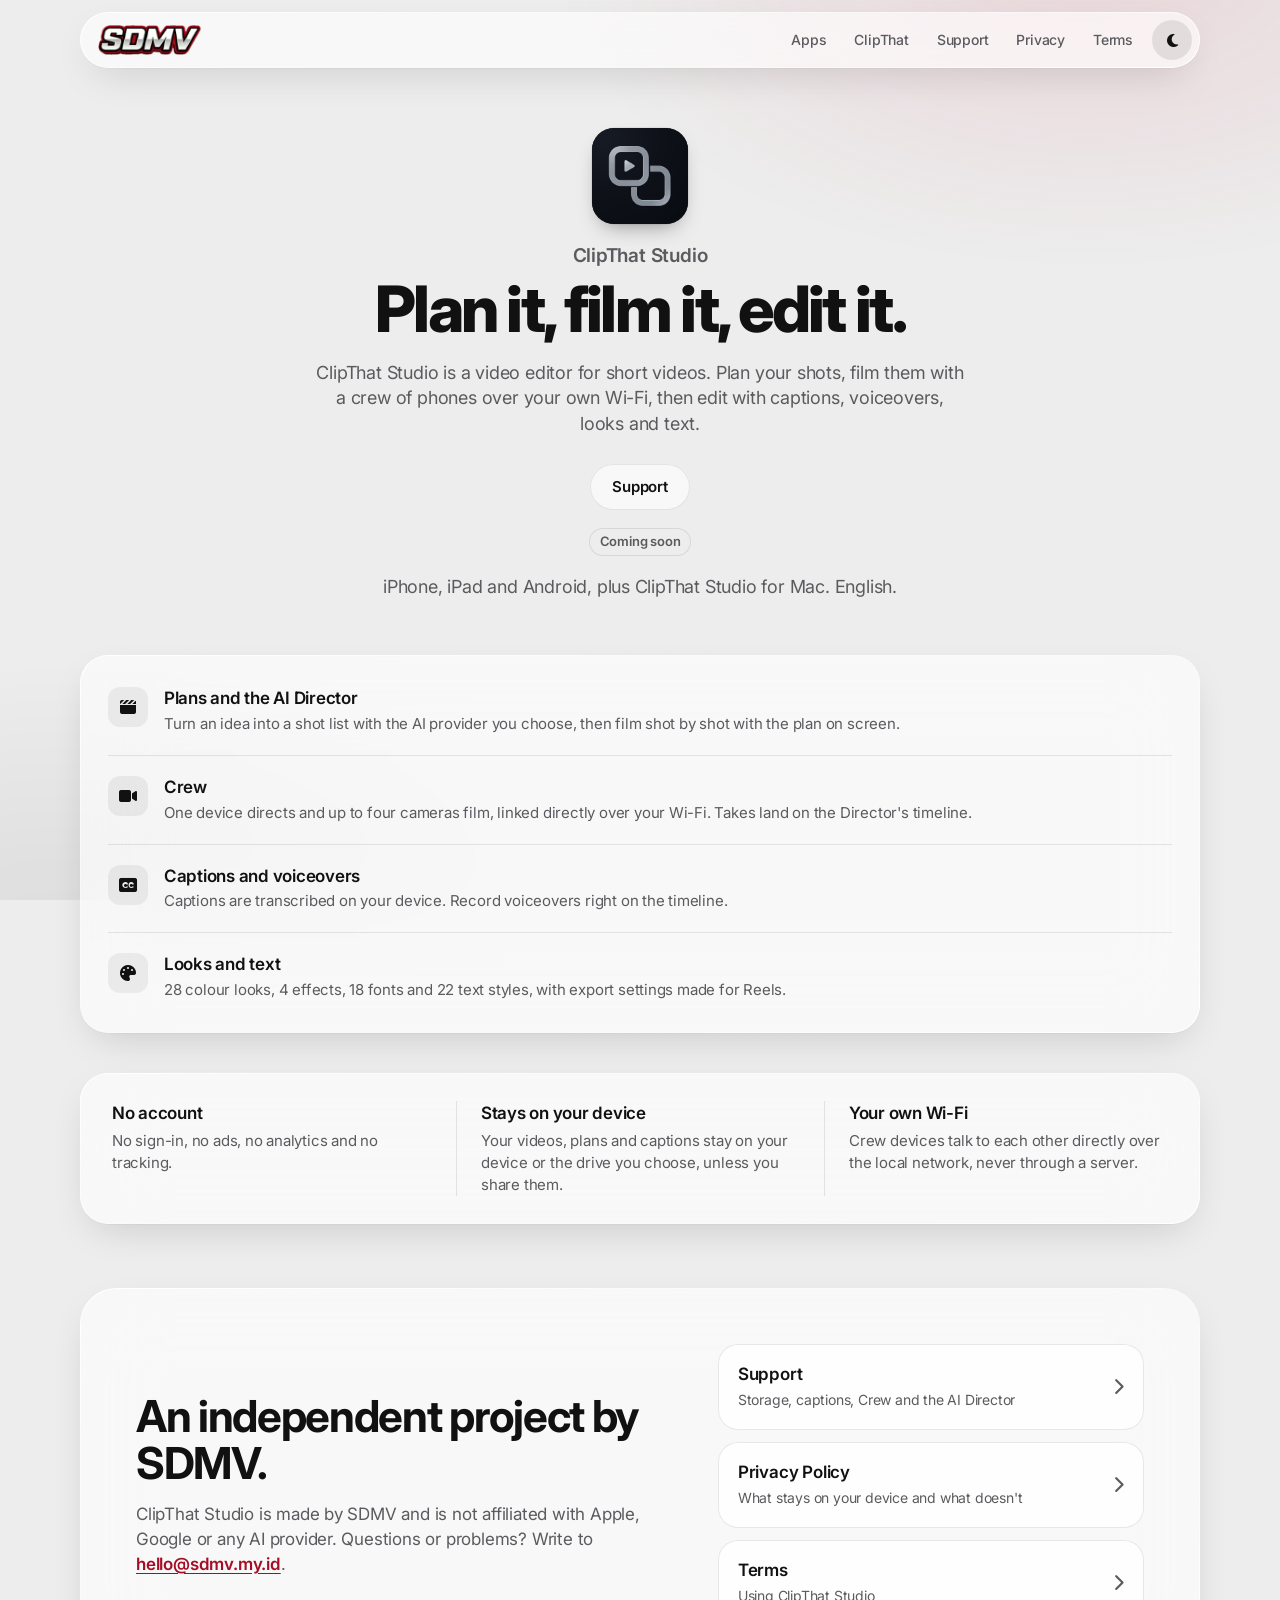
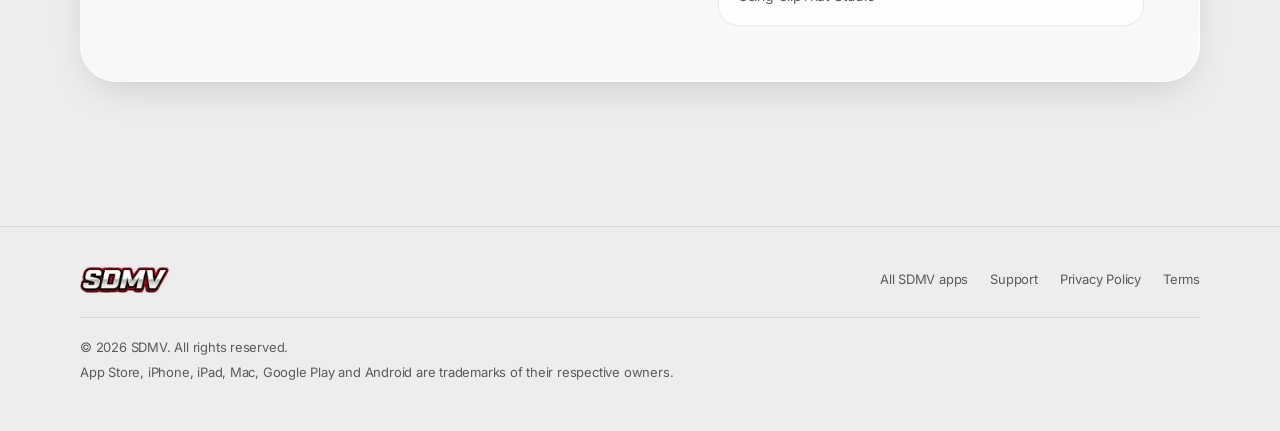
==== clipthat/index.html @ 8548bf24 "Add ClipThat Studio app, support, privacy and terms pages ClipThat Studio gets its own page under /c" ====
<!DOCTYPE html>
<html lang="en">
<head>
    <meta charset="UTF-8">
    <meta name="viewport" content="width=device-width, initial-scale=1.0">
    <title>ClipThat Studio - Plan it, film it, edit it | SDMV</title>
    <meta name="description" content="ClipThat Studio is a video editor for short videos: plan your shots, film with a crew of phones over your own Wi-Fi, then edit with captions, voiceovers, looks and text. Coming soon for iPhone, iPad and Android.">
    <meta name="theme-color" media="(prefers-color-scheme: light)" content="#F5F5F7">
    <meta name="theme-color" media="(prefers-color-scheme: dark)" content="#000000">
    <link rel="canonical" href="https://sdmv.my.id/clipthat/">
    <link rel="icon" type="image/png" href="../assets/sdmv-icon-192.png">
    <link rel="apple-touch-icon" href="../assets/icon-clipthat.png">

    <!-- Apply saved theme before first paint -->
    <script>
        (function () {
            try {
                var saved = localStorage.getItem('sdmv-theme');
                if (saved === 'light' || saved === 'dark') document.documentElement.dataset.theme = saved;
            } catch (e) {}
        })();
    </script>

    <link rel="stylesheet" href="https://cdnjs.cloudflare.com/ajax/libs/font-awesome/6.4.0/css/all.min.css">
    <link rel="preconnect" href="https://fonts.googleapis.com">
    <link rel="preconnect" href="https://fonts.gstatic.com" crossorigin>
    <link href="https://fonts.googleapis.com/css2?family=Inter:opsz,wght@14..32,400..800&display=swap" rel="stylesheet">
    <link rel="stylesheet" href="clipthat.css">
</head>
<body>

    <!-- Faint ember and shade so the glass has something to refract -->
    <div class="ambient" aria-hidden="true"></div>

    <header class="nav-wrap">
        <div class="container">
            <nav class="nav glass" aria-label="Main">
                <a href="../" class="nav-logo" aria-label="SDMV home">
                    <img src="../assets/sdmv-logo.png" alt="SDMV" width="103" height="30">
                </a>
                <div class="nav-links">
                    <a href="../#apps" class="nav-extra">Apps</a>
                    <a href="./" aria-current="page">ClipThat</a>
                    <a href="support/">Support</a>
                    <a href="privacy/" class="nav-extra">Privacy</a>
                    <a href="terms/" class="nav-extra">Terms</a>
                    <button type="button" id="theme-toggle" class="theme-toggle" aria-label="Switch theme">
                        <i class="fa-solid fa-moon" aria-hidden="true"></i>
                    </button>
                </div>
            </nav>
        </div>
    </header>

    <main id="top">

        <!-- ================= Intro ================= -->
        <section class="chapter page-top container">
            <div class="chapter-head">
                <span class="app-icon icon-clipthat rise"><img src="../assets/icon-clipthat.png" alt="ClipThat Studio app icon" width="96" height="96"></span>
                <p class="chapter-name rise" style="--i: 1;">ClipThat Studio</p>
                <h1 class="rise" style="--i: 1;">Plan it, film it, edit it.</h1>
                <p class="rise" style="--i: 2;">ClipThat Studio is a video editor for short videos. Plan your shots, film them with a crew of phones over your own Wi-Fi, then edit with captions, voiceovers, looks and text.</p>
                <div class="btn-row rise" style="--i: 3;">
                    <a href="support/" class="btn btn-glass">Support</a>
                </div>
                <span class="tile-badge rise" style="--i: 3;">Coming soon</span>
                <p class="chapter-meta rise" style="--i: 4;">iPhone, iPad and Android, plus ClipThat Studio for Mac. English.</p>
            </div>

            <div class="panel glass">
                <ul class="features">
                    <li>
                        <i class="fa-solid fa-clapperboard" aria-hidden="true"></i>
                        <div>
                            <h3>Plans and the AI Director</h3>
                            <p>Turn an idea into a shot list with the AI provider you choose, then film shot by shot with the plan on screen.</p>
                        </div>
                    </li>
                    <li>
                        <i class="fa-solid fa-video" aria-hidden="true"></i>
                        <div>
                            <h3>Crew</h3>
                            <p>One device directs and up to four cameras film, linked directly over your Wi-Fi. Takes land on the Director's timeline.</p>
                        </div>
                    </li>
                    <li>
                        <i class="fa-solid fa-closed-captioning" aria-hidden="true"></i>
                        <div>
                            <h3>Captions and voiceovers</h3>
                            <p>Captions are transcribed on your device. Record voiceovers right on the timeline.</p>
                        </div>
                    </li>
                    <li>
                        <i class="fa-solid fa-palette" aria-hidden="true"></i>
                        <div>
                            <h3>Looks and text</h3>
                            <p>28 colour looks, 4 effects, 18 fonts and 22 text styles, with export settings made for Reels.</p>
                        </div>
                    </li>
                </ul>
            </div>

            <div class="facts glass">
                <div>
                    <h4>No account</h4>
                    <p>No sign-in, no ads, no analytics and no tracking.</p>
                </div>
                <div>
                    <h4>Stays on your device</h4>
                    <p>Your videos, plans and captions stay on your device or the drive you choose, unless you share them.</p>
                </div>
                <div>
                    <h4>Your own Wi-Fi</h4>
                    <p>Crew devices talk to each other directly over the local network, never through a server.</p>
                </div>
            </div>
        </section>

        <!-- ================= Help and legal ================= -->
        <section class="section container">
            <div class="support glass">
                <div>
                    <h2>An independent project by SDMV.</h2>
                    <p>ClipThat Studio is made by SDMV and is not affiliated with Apple, Google or any AI provider. Questions or problems? Write to <a href="mailto:hello@sdmv.my.id">hello@sdmv.my.id</a>.</p>
                </div>
                <div class="tip-options">
                    <a class="tip" href="support/">
                        <div><strong>Support</strong><span>Storage, captions, Crew and the AI Director</span></div>
                        <i class="fa-solid fa-chevron-right" aria-hidden="true"></i>
                    </a>
                    <a class="tip" href="privacy/">
                        <div><strong>Privacy Policy</strong><span>What stays on your device and what doesn't</span></div>
                        <i class="fa-solid fa-chevron-right" aria-hidden="true"></i>
                    </a>
                    <a class="tip" href="terms/">
                        <div><strong>Terms</strong><span>Using ClipThat Studio</span></div>
                        <i class="fa-solid fa-chevron-right" aria-hidden="true"></i>
                    </a>
                </div>
            </div>
        </section>
    </main>

    <footer class="footer">
        <div class="container">
            <div class="footer-top">
                <a href="../" aria-label="SDMV home"><img src="../assets/sdmv-logo.png" alt="SDMV" width="89" height="26"></a>
                <nav aria-label="Footer">
                    <a href="../#apps">All SDMV apps</a>
                    <a href="support/">Support</a>
                    <a href="privacy/">Privacy Policy</a>
                    <a href="terms/">Terms</a>
                </nav>
            </div>
            <div class="footer-legal">
                <p>© 2026 SDMV. All rights reserved.</p>
                <p>App Store, iPhone, iPad, Mac, Google Play and Android are trademarks of their respective owners.</p>
            </div>
        </div>
    </footer>

    <script src="clipthat.js"></script>
</body>
</html>
---- clipthat/clipthat.css ----
/* ClipThat Studio pages: rules copied from /index.html (kept in sync by hand), plus a few page-specific additions at the end. */

/* ---------- Tokens ---------- */
:root {
    --bg: #EDEDED;
    --ink: #111111;
    --ink-2: #5B5B5F;
    --line: rgba(0, 0, 0, 0.09);
    --accent: #C8102E;
    --accent-ink: #A50D25;
    --chip: rgba(0, 0, 0, 0.06);

    --glass: rgba(255, 255, 255, 0.62);
    --glass-strong: rgba(255, 255, 255, 0.86);
    --rim-hi: rgba(255, 255, 255, 1);
    --rim-lo: rgba(255, 255, 255, 0.3);
    --glass-shadow: 0 1px 1px rgba(0, 0, 0, 0.03), 0 14px 40px -14px rgba(0, 0, 0, 0.18);
    --ember: rgba(200, 16, 46, 0.10);
    --shade: rgba(0, 0, 0, 0.07);

    --font: -apple-system, BlinkMacSystemFont, "SF Pro Text", "Inter", system-ui, sans-serif;
    --font-display: -apple-system, BlinkMacSystemFont, "SF Pro Display", "Inter", system-ui, sans-serif;

    color-scheme: light;
}

@media (prefers-color-scheme: dark) {
    :root:not([data-theme="light"]) {
        --bg: #000000;
        --ink: #F2F2F2;
        --ink-2: #9A9A9F;
        --line: rgba(255, 255, 255, 0.1);
        --accent: #E3203B;
        --accent-ink: #FF4D63;
        --chip: rgba(255, 255, 255, 0.08);

        --glass: rgba(34, 34, 36, 0.55);
        --glass-strong: rgba(40, 40, 43, 0.9);
        --rim-hi: rgba(255, 255, 255, 0.28);
        --rim-lo: rgba(255, 255, 255, 0.04);
        --glass-shadow: 0 1px 1px rgba(0, 0, 0, 0.3), 0 24px 60px -24px rgba(0, 0, 0, 0.9);
        --ember: rgba(227, 32, 59, 0.22);
        --shade: rgba(255, 255, 255, 0.06);

        color-scheme: dark;
    }
}

:root[data-theme="dark"] {
    --bg: #000000;
    --ink: #F2F2F2;
    --ink-2: #9A9A9F;
    --line: rgba(255, 255, 255, 0.1);
    --accent: #E3203B;
    --accent-ink: #FF4D63;
    --chip: rgba(255, 255, 255, 0.08);

    --glass: rgba(34, 34, 36, 0.55);
    --glass-strong: rgba(40, 40, 43, 0.9);
    --rim-hi: rgba(255, 255, 255, 0.28);
    --rim-lo: rgba(255, 255, 255, 0.04);
    --glass-shadow: 0 1px 1px rgba(0, 0, 0, 0.3), 0 24px 60px -24px rgba(0, 0, 0, 0.9);
    --ember: rgba(227, 32, 59, 0.22);
    --shade: rgba(255, 255, 255, 0.06);

    color-scheme: dark;
}

/* ---------- Base ---------- */
*, *::before, *::after { box-sizing: border-box; }

html { scroll-behavior: smooth; }

body {
    margin: 0;
    font-family: var(--font);
    font-size: 17px;
    line-height: 1.47;
    letter-spacing: -0.012em;
    color: var(--ink);
    background: var(--bg);
    -webkit-font-smoothing: antialiased;
    overflow-x: hidden;
}

::selection { background: var(--accent); color: #fff; }

h1, h2, h3, h4, p, ul, ol, figure { margin: 0; }

img { display: block; max-width: 100%; height: auto; }

a { color: inherit; }

:focus-visible {
    outline: 2px solid var(--accent);
    outline-offset: 3px;
    border-radius: 6px;
}

.container {
    width: min(1120px, 100% - 32px);
    margin-inline: auto;
}

/* ---------- Ambient light behind the glass ---------- */
.ambient {
    position: fixed;
    inset: 0;
    z-index: -1;
    pointer-events: none;
    background:
        radial-gradient(60% 50% at 85% -5%, var(--ember), transparent 70%),
        radial-gradient(55% 45% at 5% 105%, var(--shade), transparent 70%);
}

/* ---------- Liquid glass ---------- */
.glass {
    position: relative;
    background: var(--glass);
    -webkit-backdrop-filter: blur(40px) saturate(180%);
    backdrop-filter: blur(40px) saturate(180%);
    box-shadow: var(--glass-shadow);
}

/* Specular rim: bright on the lit edges, fading round the sides */
.glass::after {
    content: "";
    position: absolute;
    inset: 0;
    border-radius: inherit;
    padding: 1px;
    background: linear-gradient(160deg, var(--rim-hi), var(--rim-lo) 30%, var(--rim-lo) 70%, var(--rim-hi));
    -webkit-mask: linear-gradient(#000 0 0) content-box, linear-gradient(#000 0 0);
    -webkit-mask-composite: xor;
    mask-composite: exclude;
    pointer-events: none;
}

@supports not ((backdrop-filter: blur(1px)) or (-webkit-backdrop-filter: blur(1px))) {
    .glass { background: var(--glass-strong); }
}

/* ---------- Buttons ---------- */
.btn {
    display: inline-flex;
    align-items: center;
    justify-content: center;
    gap: 8px;
    height: 46px;
    padding: 0 22px;
    border: 0;
    border-radius: 999px;
    font: inherit;
    font-size: 15px;
    font-weight: 600;
    letter-spacing: -0.01em;
    text-decoration: none;
    white-space: nowrap;
    cursor: pointer;
    transition: transform .15s ease, filter .2s ease, background-color .2s ease;
}

.btn:active { transform: scale(.97); }

.btn-primary {
    color: #fff;
    background: var(--accent);
    box-shadow: inset 0 1px 0 rgba(255, 255, 255, 0.3), 0 8px 20px -8px color-mix(in srgb, var(--accent) 70%, transparent);
}

.btn-primary:hover { filter: brightness(1.08); }

.btn-glass {
    color: var(--ink);
    background: var(--glass);
    -webkit-backdrop-filter: blur(20px) saturate(180%);
    backdrop-filter: blur(20px) saturate(180%);
    box-shadow: inset 0 0 0 1px var(--line), inset 0 1px 0 var(--rim-lo);
}

.btn-glass:hover { background: var(--glass-strong); }

.btn-row {
    display: flex;
    flex-wrap: wrap;
    gap: 10px;
}

/* ---------- Nav ---------- */
.nav-wrap {
    position: sticky;
    top: 0;
    z-index: 50;
    padding: 12px 0;
}

.nav {
    display: flex;
    align-items: center;
    justify-content: space-between;
    gap: 12px;
    height: 56px;
    padding: 0 8px 0 18px;
    border-radius: 999px;
}

.nav-logo img {
    width: auto;
    height: 30px;
}

.nav-links {
    display: flex;
    align-items: center;
    gap: 2px;
}

.nav-links a {
    padding: 7px 13px;
    border-radius: 999px;
    font-size: 14px;
    font-weight: 500;
    color: var(--ink-2);
    text-decoration: none;
    transition: color .2s ease, background-color .2s ease;
}

.nav-links a:hover {
    color: var(--ink);
    background: var(--line);
}

.theme-toggle {
    display: grid;
    place-items: center;
    width: 40px;
    height: 40px;
    margin-left: 4px;
    border: 0;
    border-radius: 50%;
    font-size: 15px;
    color: var(--ink);
    background: var(--line);
    cursor: pointer;
}

@media (max-width: 760px) {
    .nav-links .nav-extra { display: none; }
}

/* One orchestrated entrance for the hero */
@media (prefers-reduced-motion: no-preference) {
    .rise {
        animation: rise .9s cubic-bezier(.2, .8, .2, 1) both;
        animation-delay: calc(var(--i, 0) * 90ms);
    }
}

@keyframes rise {
    from { opacity: 0; transform: translateY(18px); }
}

/* ---------- App icon ---------- */
.app-icon {
    flex-shrink: 0;
    display: grid;
    place-items: center;
    overflow: hidden;
    background: var(--icon-bg, #111);
    box-shadow: 0 0 0 0.5px rgba(0, 0, 0, 0.12), 0 10px 22px -10px rgba(0, 0, 0, 0.45);
}

.app-icon img {
    width: 100%;
    height: 100%;
    object-fit: cover;
}

.app-icon.is-contained img {
    width: 88%;
    height: 88%;
    object-fit: contain;
}

.app-icon i {
    font-size: 1.7em;
    color: #fff;
}

/* ---------- Section heads ---------- */
.section { padding: 72px 0; scroll-margin-top: 80px; }

.section-head {
    max-width: 42em;
    margin: 0 auto 48px;
    text-align: center;
}

.section-head h2 {
    font-family: var(--font-display);
    font-size: clamp(34px, 4.6vw, 56px);
    font-weight: 800;
    line-height: 1.07;
    letter-spacing: -0.03em;
    text-wrap: balance;
}

.section-head p {
    margin-top: 16px;
    font-size: clamp(18px, 1.4vw, 21px);
    line-height: 1.42;
    color: var(--ink-2);
    text-wrap: pretty;
}

.tile-badge {
    display: inline-block;
    margin-top: 12px;
    padding: 4px 11px;
    border-radius: 999px;
    font-size: 13px;
    font-weight: 600;
    color: var(--ink-2);
    box-shadow: inset 0 0 0 1px var(--line);
}

/* ---------- App chapters ---------- */
.chapter {
    position: relative;
    padding: 120px 0 40px;
    scroll-margin-top: 60px;
}

.chapter-head {
    display: flex;
    flex-direction: column;
    align-items: center;
    max-width: 46em;
    margin: 0 auto 56px;
    text-align: center;
}

.chapter-head .app-icon {
    width: 96px;
    height: 96px;
    border-radius: 22px;
}

.chapter-icons {
    display: flex;
    gap: 14px;
}

.chapter-name {
    margin-top: 18px;
    font-size: 19px;
    font-weight: 600;
    color: var(--ink-2);
}

.chapter-head h2 {
    margin-top: 6px;
    font-family: var(--font-display);
    font-size: clamp(36px, 5vw, 64px);
    font-weight: 800;
    line-height: 1.03;
    letter-spacing: -0.042em;
    text-wrap: balance;
}

.chapter-head > p:not(.chapter-name) {
    margin-top: 18px;
    max-width: 36em;
    font-size: clamp(18px, 1.4vw, 21px);
    line-height: 1.42;
    color: var(--ink-2);
    text-wrap: pretty;
}

.chapter-head .btn-row {
    justify-content: center;
    margin-top: 28px;
}

.chapter-meta {
    margin-top: 14px;
    font-size: 14px;
    color: var(--ink-2);
}

/* Feature list inside a glass panel */
.panel {
    padding: 12px 28px;
    border-radius: 28px;
}

.features {
    padding: 0;
    list-style: none;
}

.features li {
    display: grid;
    grid-template-columns: 40px 1fr;
    gap: 16px;
    padding: 20px 0;
}

.features li + li { border-top: 1px solid var(--line); }

.features i {
    display: grid;
    place-items: center;
    width: 40px;
    height: 40px;
    border-radius: 12px;
    font-size: 16px;
    color: var(--ink);
    background: var(--chip);
}

.features h3 {
    font-size: 17px;
    font-weight: 600;
    letter-spacing: -0.015em;
    line-height: 1.35;
}

.features p {
    margin-top: 3px;
    font-size: 15px;
    line-height: 1.45;
    color: var(--ink-2);
}

.split {
    display: grid;
    gap: 32px;
    align-items: center;
}

@media (min-width: 900px) {
    .split { grid-template-columns: 1fr 1fr; gap: 56px; }
}

/* ---------- Phone + screenshot switcher ---------- */
.showcase {
    display: flex;
    flex-direction: column;
    align-items: center;
    gap: 20px;
}

.phone {
    width: 100%;
    max-width: 300px;
    padding: 9px;
    border-radius: 46px;
}

.screen {
    position: relative;
    aspect-ratio: var(--screen-ratio, 720 / 1560);
    overflow: hidden;
    border-radius: 37px;
    background: #000;
}

.shot {
    position: absolute;
    inset: 0;
    width: 100%;
    height: 100%;
    object-fit: cover;
    opacity: 0;
    transform: scale(1.02);
    transition: opacity .4s ease, transform .5s cubic-bezier(.2, .7, .2, 1);
}

.shot.is-active { opacity: 1; transform: none; }

.segmented {
    display: flex;
    gap: 2px;
    padding: 3px;
    border-radius: 999px;
}

.segmented button {
    height: 34px;
    padding: 0 14px;
    border: 0;
    border-radius: 999px;
    font: inherit;
    font-size: 14px;
    font-weight: 500;
    white-space: nowrap;
    color: var(--ink-2);
    background: transparent;
    cursor: pointer;
    transition: color .2s ease, background-color .2s ease, box-shadow .2s ease;
}

.segmented button:hover { color: var(--ink); }

.segmented button[aria-selected="true"] {
    color: var(--ink);
    background: var(--glass-strong);
    box-shadow: 0 2px 8px rgba(0, 0, 0, 0.12), inset 0 0 0 0.5px var(--line);
}

@media (max-width: 400px) {
    .segmented button { padding: 0 10px; font-size: 13px; }
}

.pair {
    display: grid;
    gap: 20px;
}

@media (min-width: 900px) {
    .pair { grid-template-columns: 1fr 1fr; }
}

.pair-card {
    display: flex;
    flex-direction: column;
    padding: 32px;
    border-radius: 32px;
    background: var(--glass);
}

.pair-top {
    display: flex;
    align-items: center;
    gap: 16px;
}

.pair-top .app-icon {
    width: 64px;
    height: 64px;
    border-radius: 15px;
}

.pair-top h3 {
    font-family: var(--font-display);
    font-size: 28px;
    font-weight: 700;
    letter-spacing: -0.025em;
    line-height: 1.1;
}

.pair-top p {
    font-size: 15px;
    color: var(--ink-2);
}

.pair-card > p {
    margin-top: 20px;
    color: var(--ink-2);
}

.pair-card .features { margin-top: 8px; }
.pair-card .features li { padding: 16px 0; }

.subhead {
    margin-top: 20px;
    font-size: 15px;
    font-weight: 600;
    color: var(--ink);
}

/* Real sequences get numbers */
.steps {
    margin-top: 12px;
    padding: 0;
    list-style: none;
    counter-reset: step;
}

.steps li {
    position: relative;
    padding: 0 0 14px 44px;
    font-size: 15px;
    line-height: 1.45;
    color: var(--ink-2);
    counter-increment: step;
}

.steps li::before {
    content: counter(step);
    position: absolute;
    left: 0;
    top: -2px;
    display: grid;
    place-items: center;
    width: 28px;
    height: 28px;
    border-radius: 50%;
    font-size: 14px;
    font-weight: 700;
    color: var(--bg);
    background: var(--ink);
}

.steps strong { color: var(--ink); font-weight: 600; }

.pair-card .btn-row { margin-top: auto; padding-top: 20px; }

.note {
    max-width: 52em;
    margin: 28px auto 0;
    font-size: 13px;
    line-height: 1.5;
    text-align: center;
    color: var(--ink-2);
}

.facts {
    display: grid;
    gap: 0;
    margin-top: 40px;
    padding: 8px 28px;
    border-radius: 28px;
}

@media (min-width: 760px) {
    .facts { grid-template-columns: repeat(3, 1fr); padding: 28px 8px; }
    .facts > div { padding: 0 24px; }
    .facts > div + div { border-left: 1px solid var(--line); }
}

@media (max-width: 759px) {
    .facts > div { padding: 20px 0; }
    .facts > div + div { border-top: 1px solid var(--line); }
}

.facts h4 {
    font-size: 17px;
    font-weight: 600;
    letter-spacing: -0.015em;
}

.facts p {
    margin-top: 4px;
    font-size: 15px;
    color: var(--ink-2);
}

/* ---------- Support ---------- */
.support {
    display: grid;
    gap: 28px;
    align-items: center;
    padding: clamp(32px, 5vw, 56px);
    border-radius: 36px;
    background: var(--glass);
}

@media (min-width: 860px) {
    .support { grid-template-columns: 1.3fr 1fr; }
}

.support h2 {
    font-family: var(--font-display);
    font-size: clamp(30px, 3.6vw, 44px);
    font-weight: 700;
    line-height: 1.08;
    letter-spacing: -0.03em;
}

.support p {
    margin-top: 14px;
    color: var(--ink-2);
}

.tip-options {
    display: grid;
    gap: 12px;
}

.tip {
    display: flex;
    align-items: center;
    justify-content: space-between;
    gap: 16px;
    padding: 18px 20px;
    border-radius: 20px;
    text-decoration: none;
    background: var(--glass-strong);
    box-shadow: inset 0 0 0 1px var(--line);
    transition: transform .2s ease;
}

.tip:hover { transform: translateY(-2px); }

.tip strong {
    display: block;
    font-size: 17px;
    font-weight: 600;
}

.tip span {
    font-size: 14px;
    color: var(--ink-2);
}

.tip i { color: var(--ink-2); }

/* ---------- Privacy ---------- */
.sheet {
    max-width: 800px;
    margin-inline: auto;
    padding: clamp(28px, 5vw, 56px);
    border-radius: 32px;
}

.sheet-head {
    padding-bottom: 20px;
    margin-bottom: 28px;
    border-bottom: 1px solid var(--line);
}

.sheet h2 {
    font-family: var(--font-display);
    font-size: clamp(30px, 3.6vw, 40px);
    font-weight: 700;
    letter-spacing: -0.03em;
    line-height: 1.1;
}

.updated {
    margin-top: 8px;
    font-size: 14px;
    color: var(--ink-2);
}

.prose {
    max-width: 66ch;
    color: var(--ink-2);
}

.prose > * + * { margin-top: 16px; }

.prose strong { color: var(--ink); font-weight: 600; }

.prose h3 {
    margin-top: 34px;
    font-size: 19px;
    font-weight: 600;
    letter-spacing: -0.015em;
    color: var(--ink);
}

.prose h3 + p { margin-top: 10px; }

.prose ul { padding-left: 1.25em; }

.prose li + li { margin-top: 8px; }

.contact {
    margin-top: 34px;
    padding-top: 24px;
    border-top: 1px solid var(--line);
}

.contact a {
    font-weight: 600;
    color: var(--accent-ink);
    text-underline-offset: 3px;
}

/* ---------- Footer ---------- */
.footer {
    margin-top: 72px;
    padding: 40px 0 48px;
    border-top: 1px solid var(--line);
    font-size: 13px;
    color: var(--ink-2);
}

.footer-top {
    display: flex;
    flex-wrap: wrap;
    align-items: center;
    justify-content: space-between;
    gap: 20px;
}

.footer-top img {
    width: auto;
    height: 26px;
}

.footer nav {
    display: flex;
    flex-wrap: wrap;
    gap: 8px 22px;
}

.footer a {
    text-decoration: none;
    transition: color .2s ease;
}

.footer a:hover { color: var(--ink); }

.footer .ads-link { font-weight: 600; color: var(--accent-ink); }

.footer-legal {
    margin-top: 24px;
    padding-top: 20px;
    border-top: 1px solid var(--line);
    line-height: 1.5;
}

.footer-legal p + p { margin-top: 6px; }

@media (prefers-reduced-motion: reduce) {
    html { scroll-behavior: auto; }
    *, *::before, *::after { transition: none !important; }
}

/* ======================================================================
   ClipThat Studio additions (only used on /clipthat/ pages)
   ====================================================================== */

.icon-clipthat { --icon-bg: #0E1118; }

/* First block on a page sits closer to the nav than a chapter does */
.chapter.page-top { padding-top: 48px; }

.chapter + .section { padding-top: 24px; }

.chapter-head .tile-badge { margin-top: 18px; }

.chapter-head .chapter-meta a,
.prose a,
.answer a {
    font-weight: 600;
    color: var(--accent-ink);
    text-underline-offset: 3px;
}

.duo-caption { text-align: center; }

/* Free and Pro */
.plan-tag {
    display: inline-block;
    padding: 4px 11px;
    border-radius: 999px;
    font-size: 13px;
    font-weight: 600;
    color: var(--ink-2);
    box-shadow: inset 0 0 0 1px var(--line);
}

.pair-card .features { margin-bottom: 18px; }

.pair-card .plan-tag { align-self: flex-start; margin-top: auto; }

/* Links to Support, Privacy and Terms */
.tip-options a.tip { color: inherit; }

/* FAQ */
.faq details + details { border-top: 1px solid var(--line); }

.faq summary {
    display: grid;
    grid-template-columns: 40px 1fr 20px;
    gap: 16px;
    align-items: center;
    padding: 20px 0;
    font-size: 17px;
    font-weight: 600;
    letter-spacing: -0.015em;
    line-height: 1.35;
    list-style: none;
    cursor: pointer;
}

.faq summary::-webkit-details-marker { display: none; }

.faq summary > i:first-child {
    display: grid;
    place-items: center;
    width: 40px;
    height: 40px;
    border-radius: 12px;
    font-size: 16px;
    color: var(--ink);
    background: var(--chip);
}

.faq summary .chev {
    font-size: 12px;
    color: var(--ink-2);
    transition: transform .2s ease;
}

.faq details[open] summary .chev { transform: rotate(90deg); }

.answer {
    padding: 0 0 22px 56px;
    font-size: 15px;
    line-height: 1.5;
    color: var(--ink-2);
}

.answer > * + * { margin-top: 10px; }

.answer ol, .answer ul { padding-left: 1.25em; }

.answer li + li { margin-top: 6px; }

.answer strong { color: var(--ink); font-weight: 600; }

@media (max-width: 520px) {
    .faq summary { grid-template-columns: 1fr 20px; }
    .faq summary > i:first-child { display: none; }
    .answer { padding-left: 0; }
}

.safety {
    display: grid;
    grid-template-columns: 40px 1fr;
    gap: 16px;
    margin-top: 20px;
    padding: 24px 28px;
    border-radius: 28px;
}

.safety > i {
    display: grid;
    place-items: center;
    width: 40px;
    height: 40px;
    border-radius: 12px;
    font-size: 16px;
    color: #fff;
    background: var(--accent);
}

.safety h2 {
    font-size: 17px;
    font-weight: 600;
    letter-spacing: -0.015em;
    line-height: 1.35;
}

.safety p {
    margin-top: 3px;
    font-size: 15px;
    line-height: 1.45;
    color: var(--ink-2);
}

/* Legal pages: EN | ID jump links */
.segmented a {
    display: inline-flex;
    align-items: center;
    height: 34px;
    padding: 0 16px;
    border-radius: 999px;
    font-size: 14px;
    font-weight: 500;
    color: var(--ink-2);
    text-decoration: none;
    transition: color .2s ease, background-color .2s ease;
}

.segmented a:hover {
    color: var(--ink);
    background: var(--glass-strong);
    box-shadow: 0 2px 8px rgba(0, 0, 0, 0.12), inset 0 0 0 0.5px var(--line);
}

.chapter-head .segmented { margin-top: 24px; }

.sheet { scroll-margin-top: 90px; }

.sheet + .sheet { margin-top: 24px; }

.notice-lead { color: var(--ink); }

/* Page titles are h1 here; same look as .chapter-head h2 */
.chapter-head h1 {
    margin-top: 6px;
    font-family: var(--font-display);
    font-size: clamp(36px, 5vw, 64px);
    font-weight: 800;
    line-height: 1.03;
    letter-spacing: -0.042em;
    text-wrap: balance;
}

.support p a {
    font-weight: 600;
    color: var(--accent-ink);
    text-underline-offset: 3px;
}

.note a {
    font-weight: 600;
    color: var(--accent-ink);
    text-underline-offset: 3px;
}
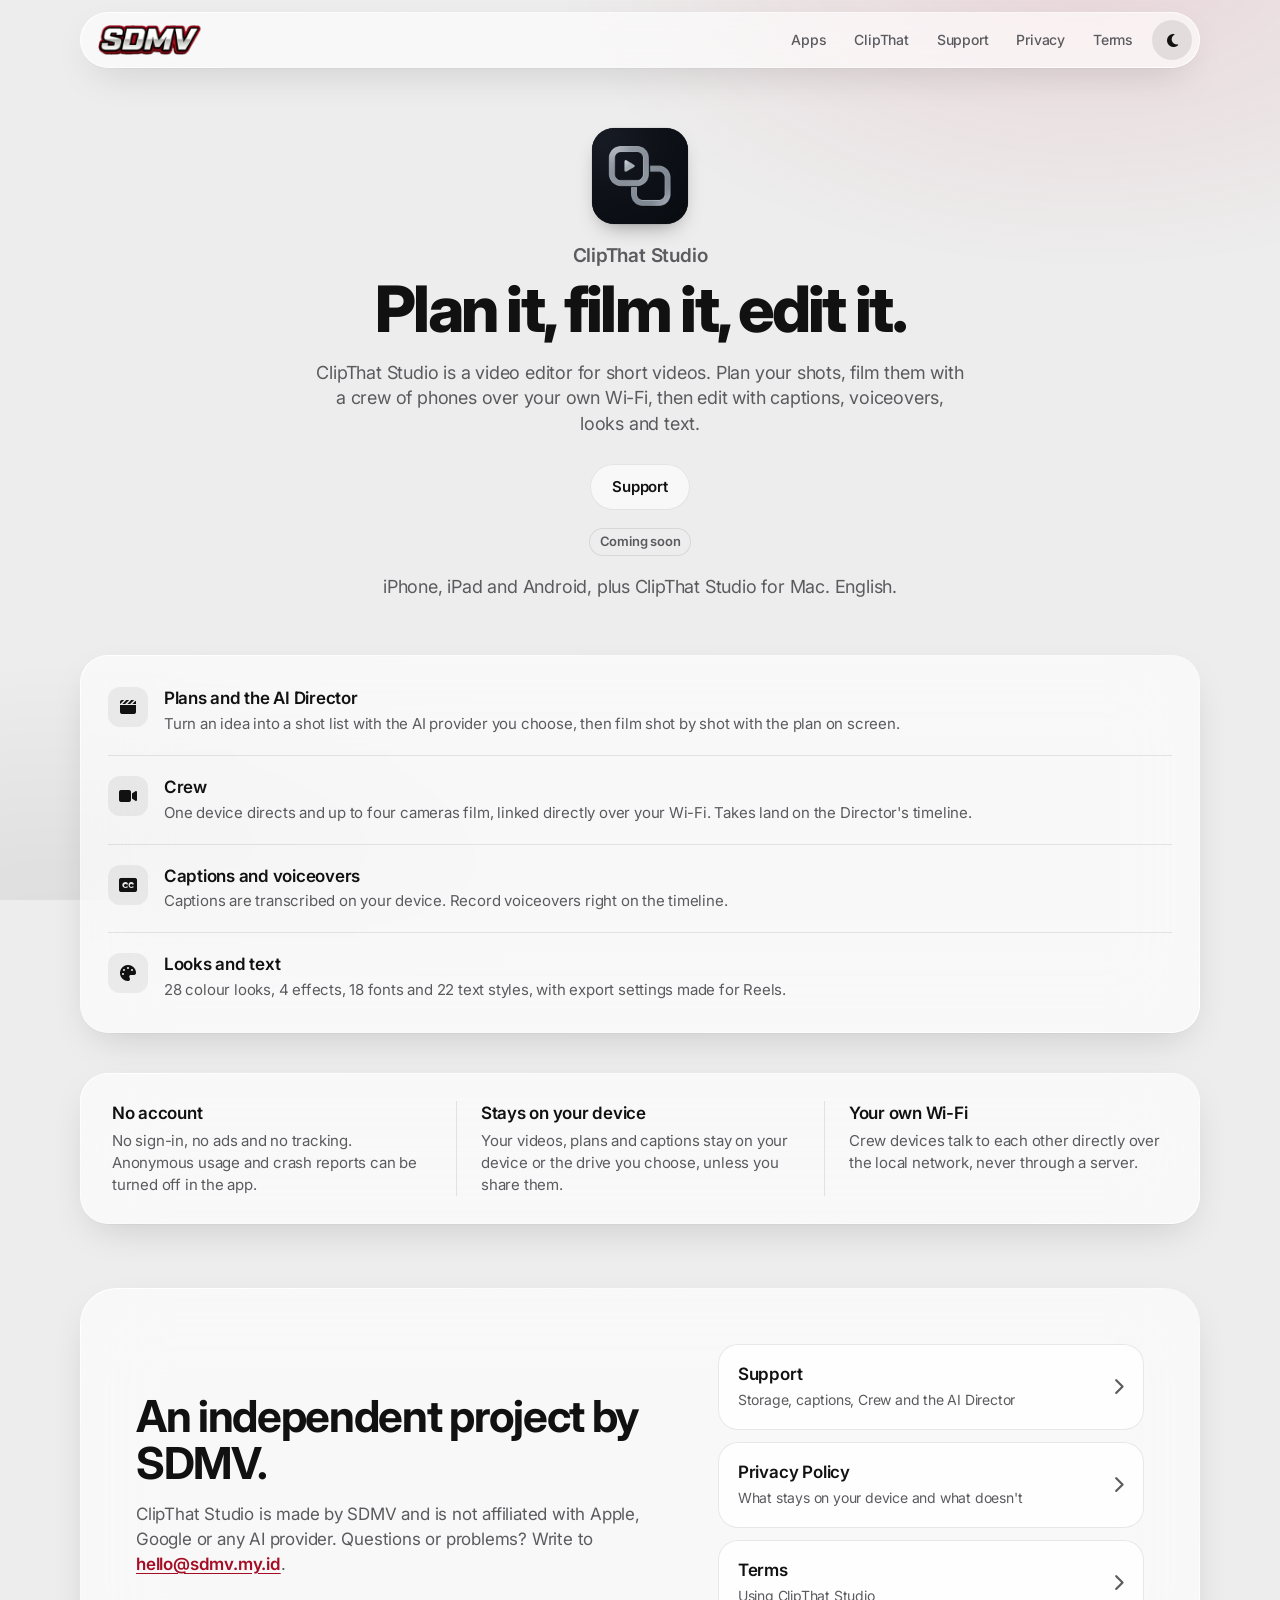
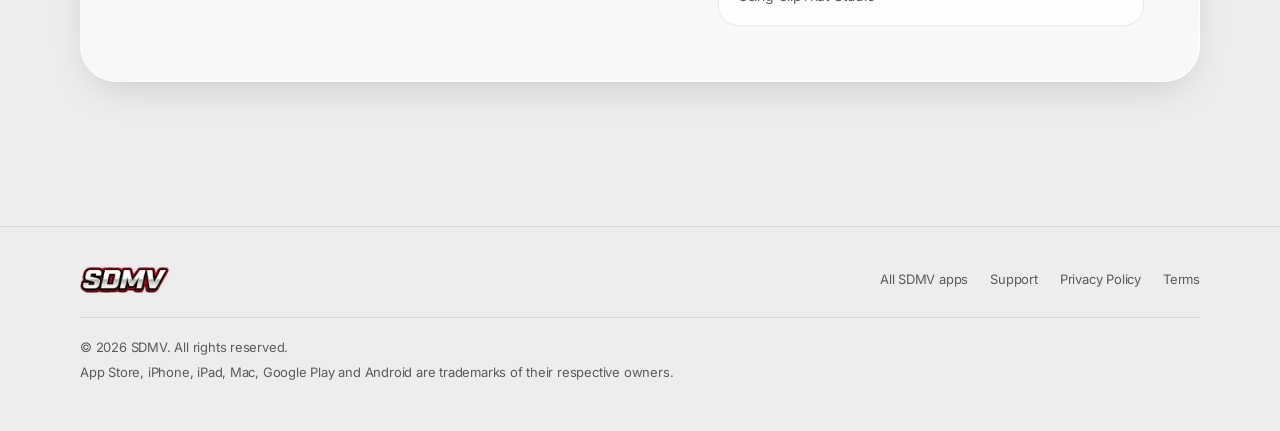
==== commit 26bfb6ff: "ClipThat Studio: usage and crash reports, Pro purchase (privacy, terms, support, home) Privacy: new " ====
--- a/clipthat/index.html
+++ b/clipthat/index.html
@@ -104,7 +104,7 @@
             <div class="facts glass">
                 <div>
                     <h4>No account</h4>
-                    <p>No sign-in, no ads, no analytics and no tracking.</p>
+                    <p>No sign-in, no ads and no tracking. Anonymous usage and crash reports can be turned off in the app.</p>
                 </div>
                 <div>
                     <h4>Stays on your device</h4>
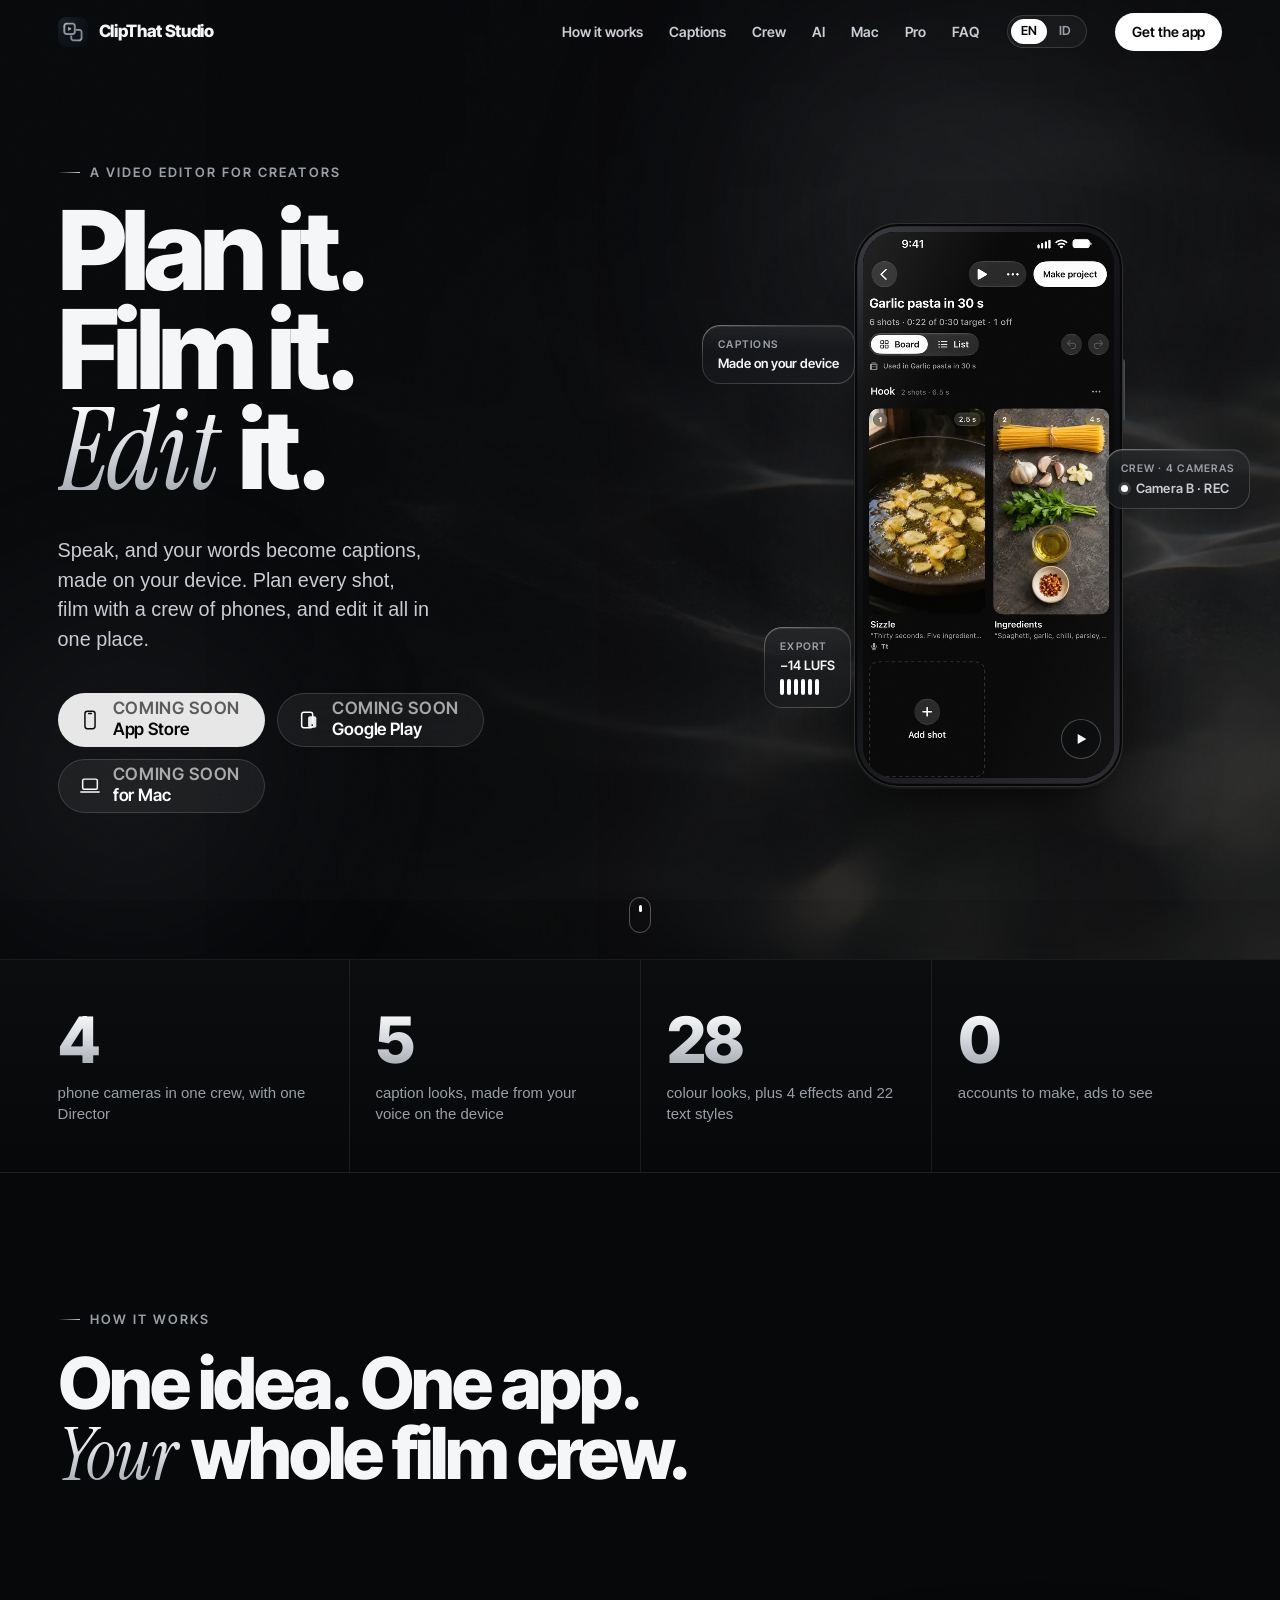
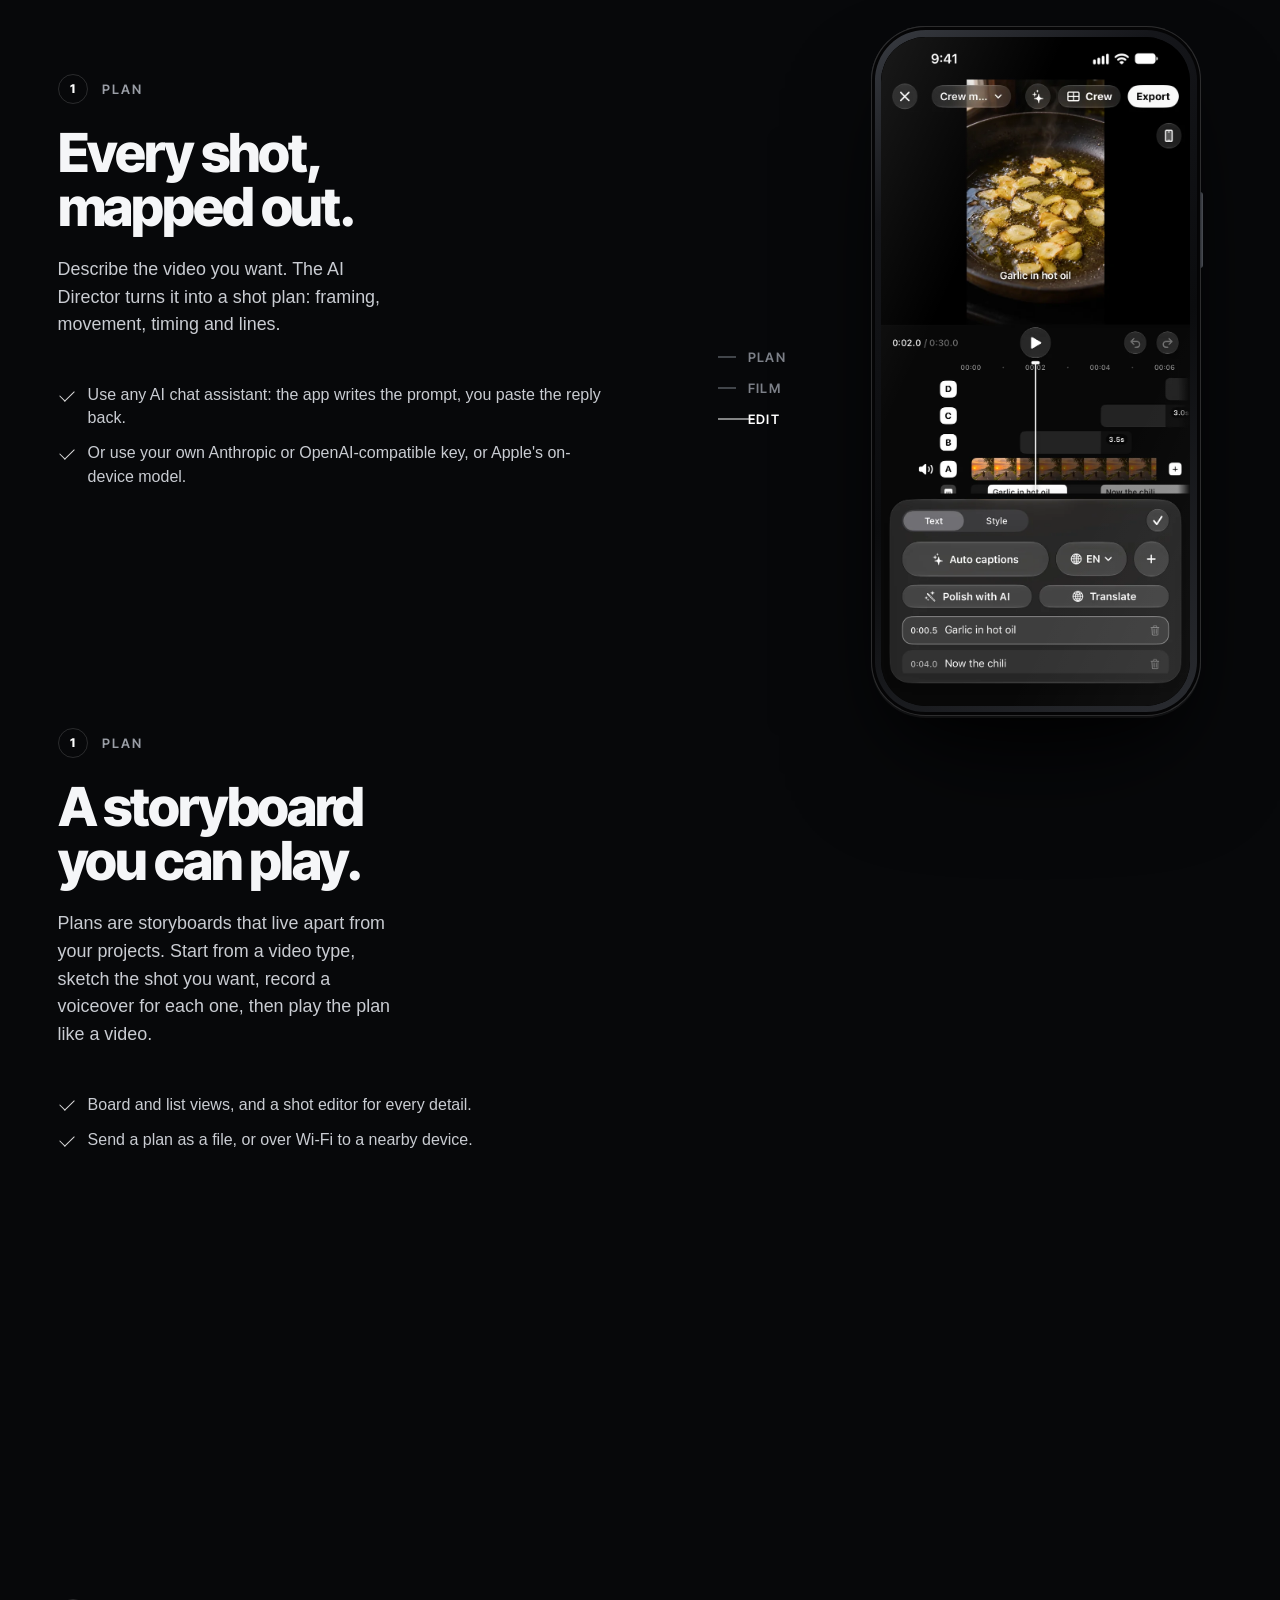
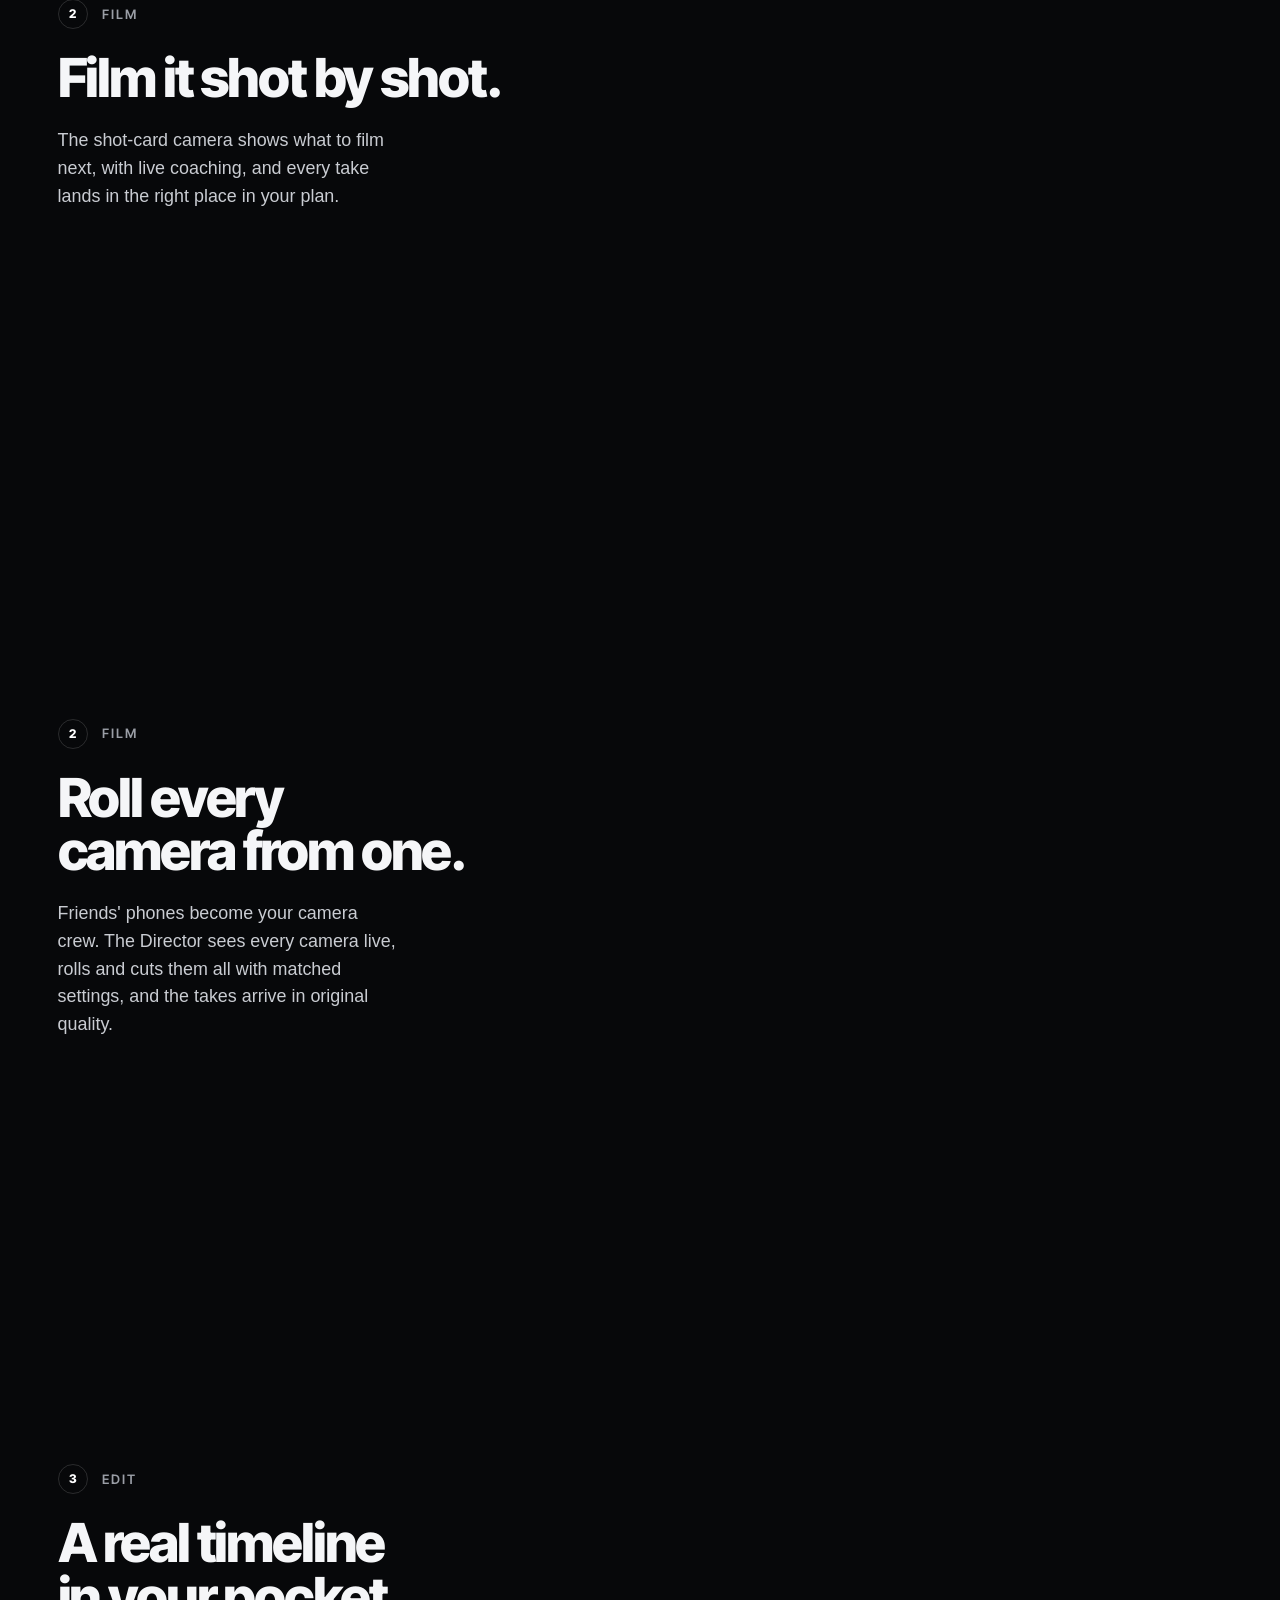
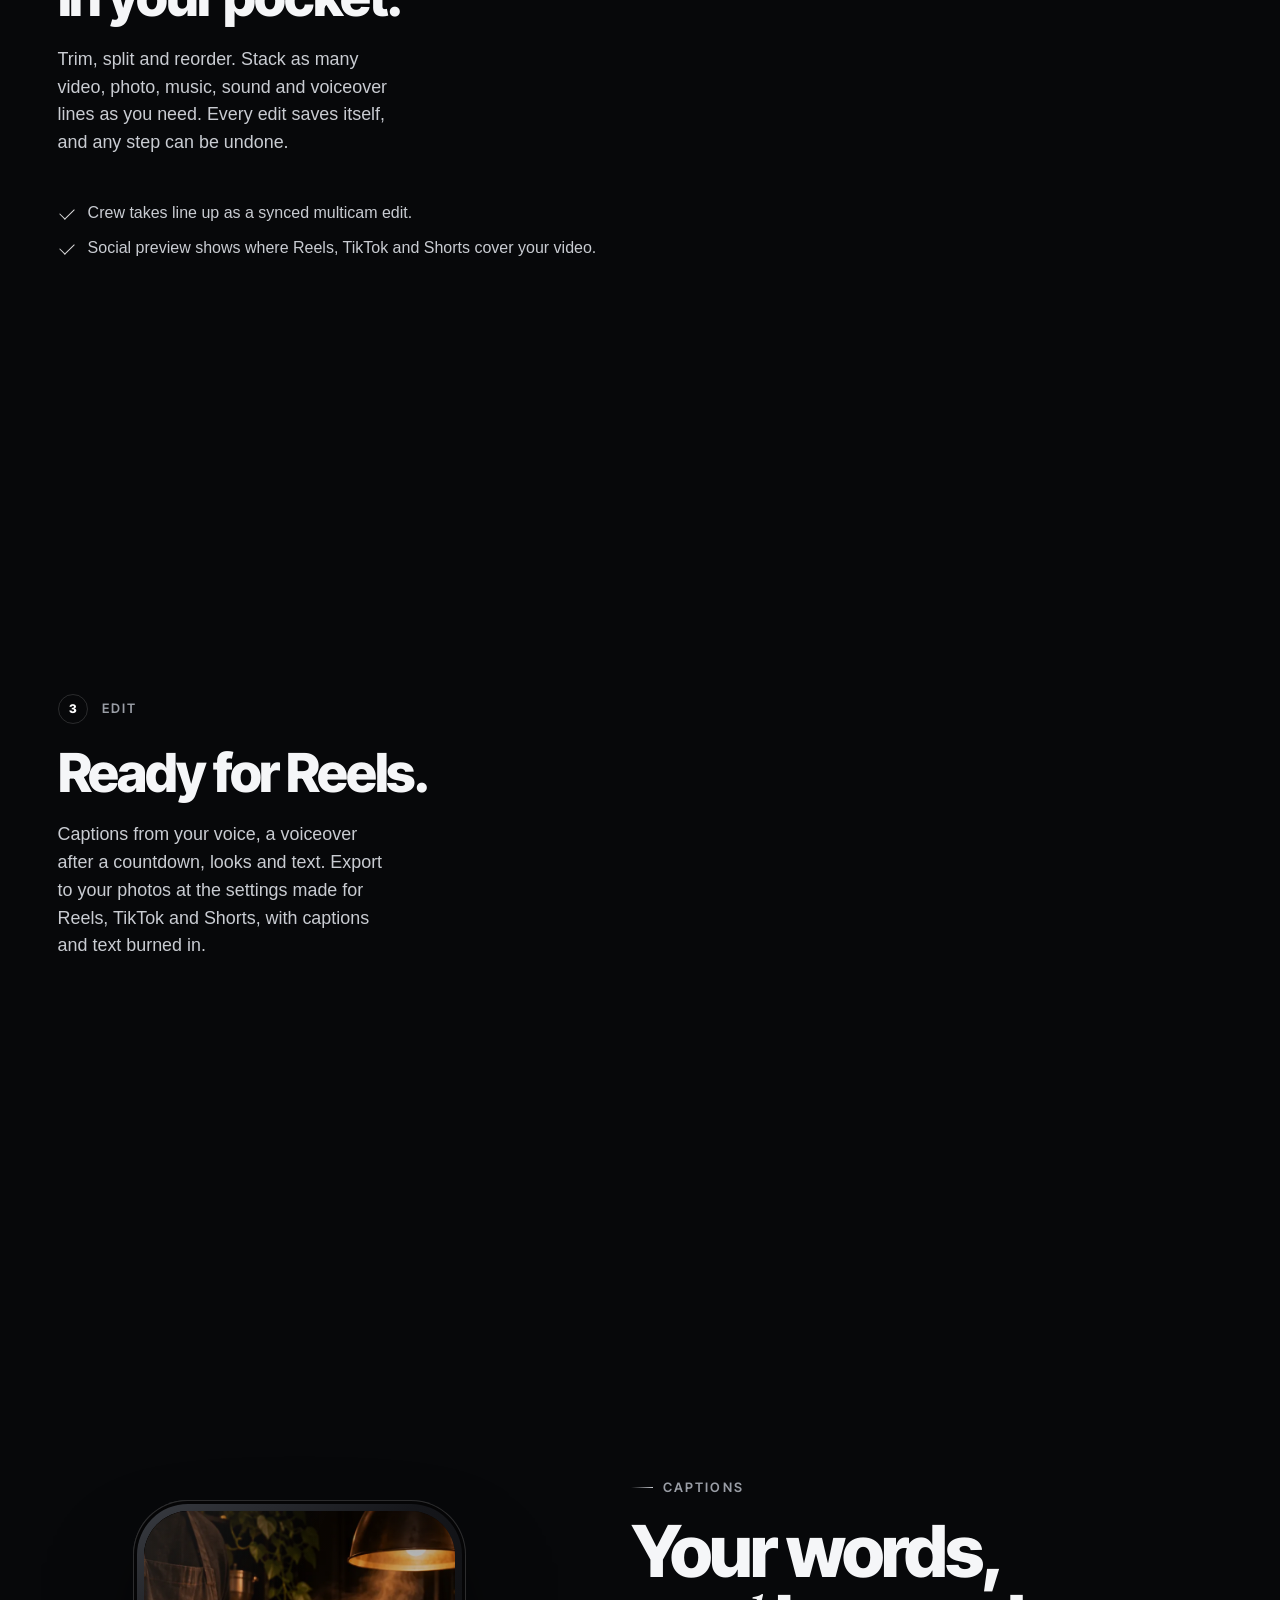
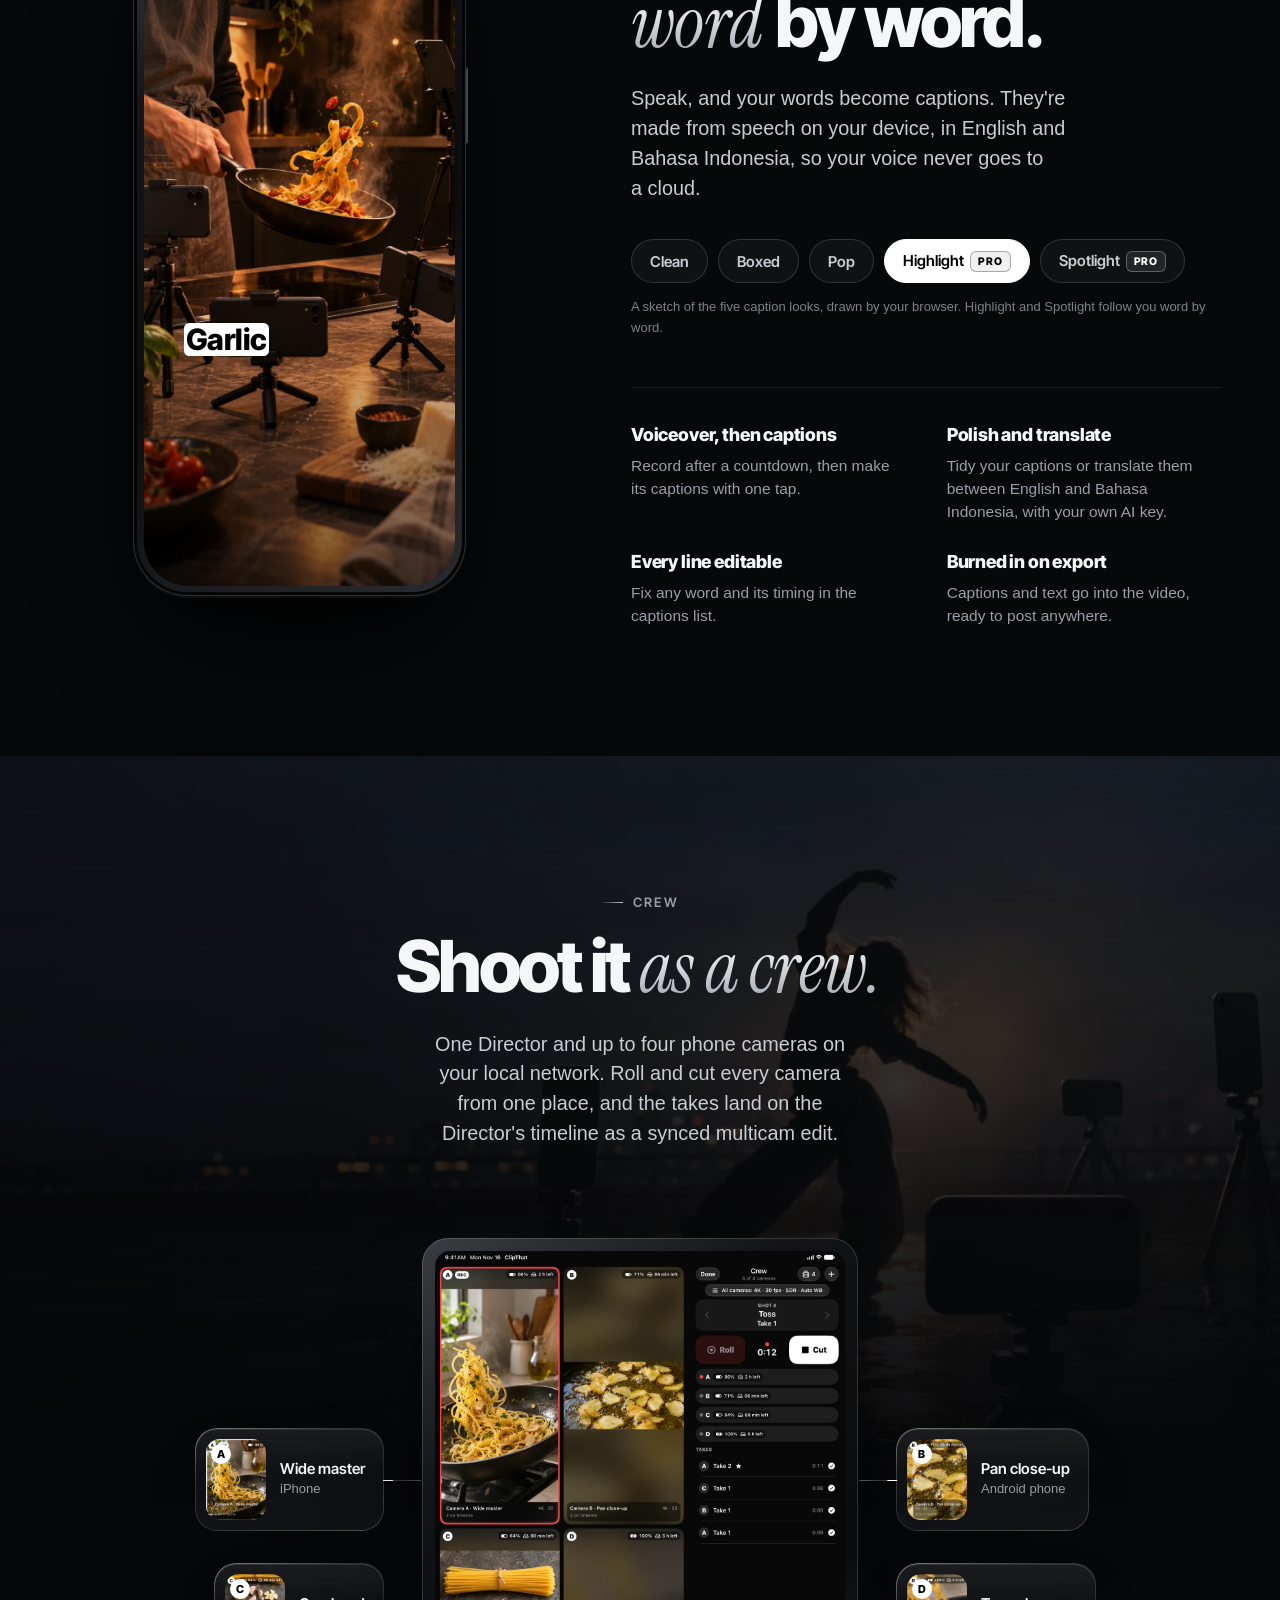
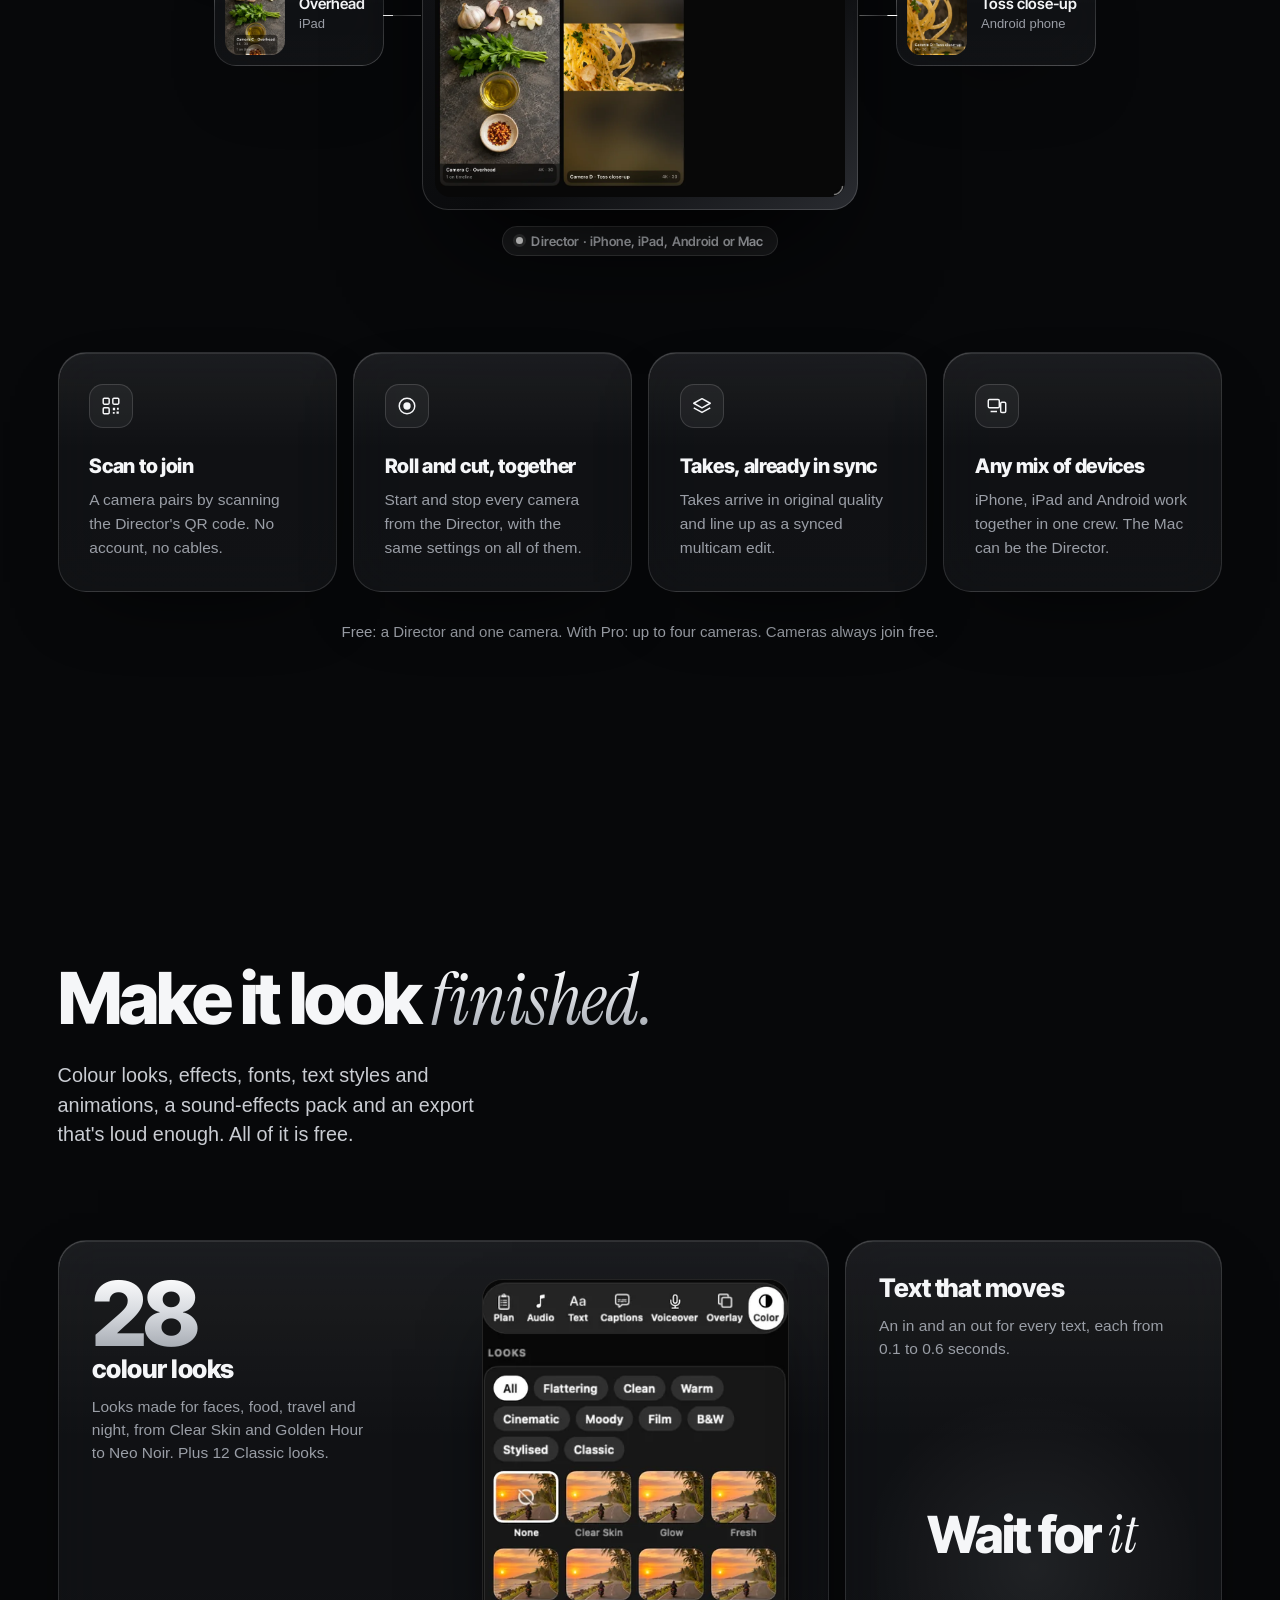
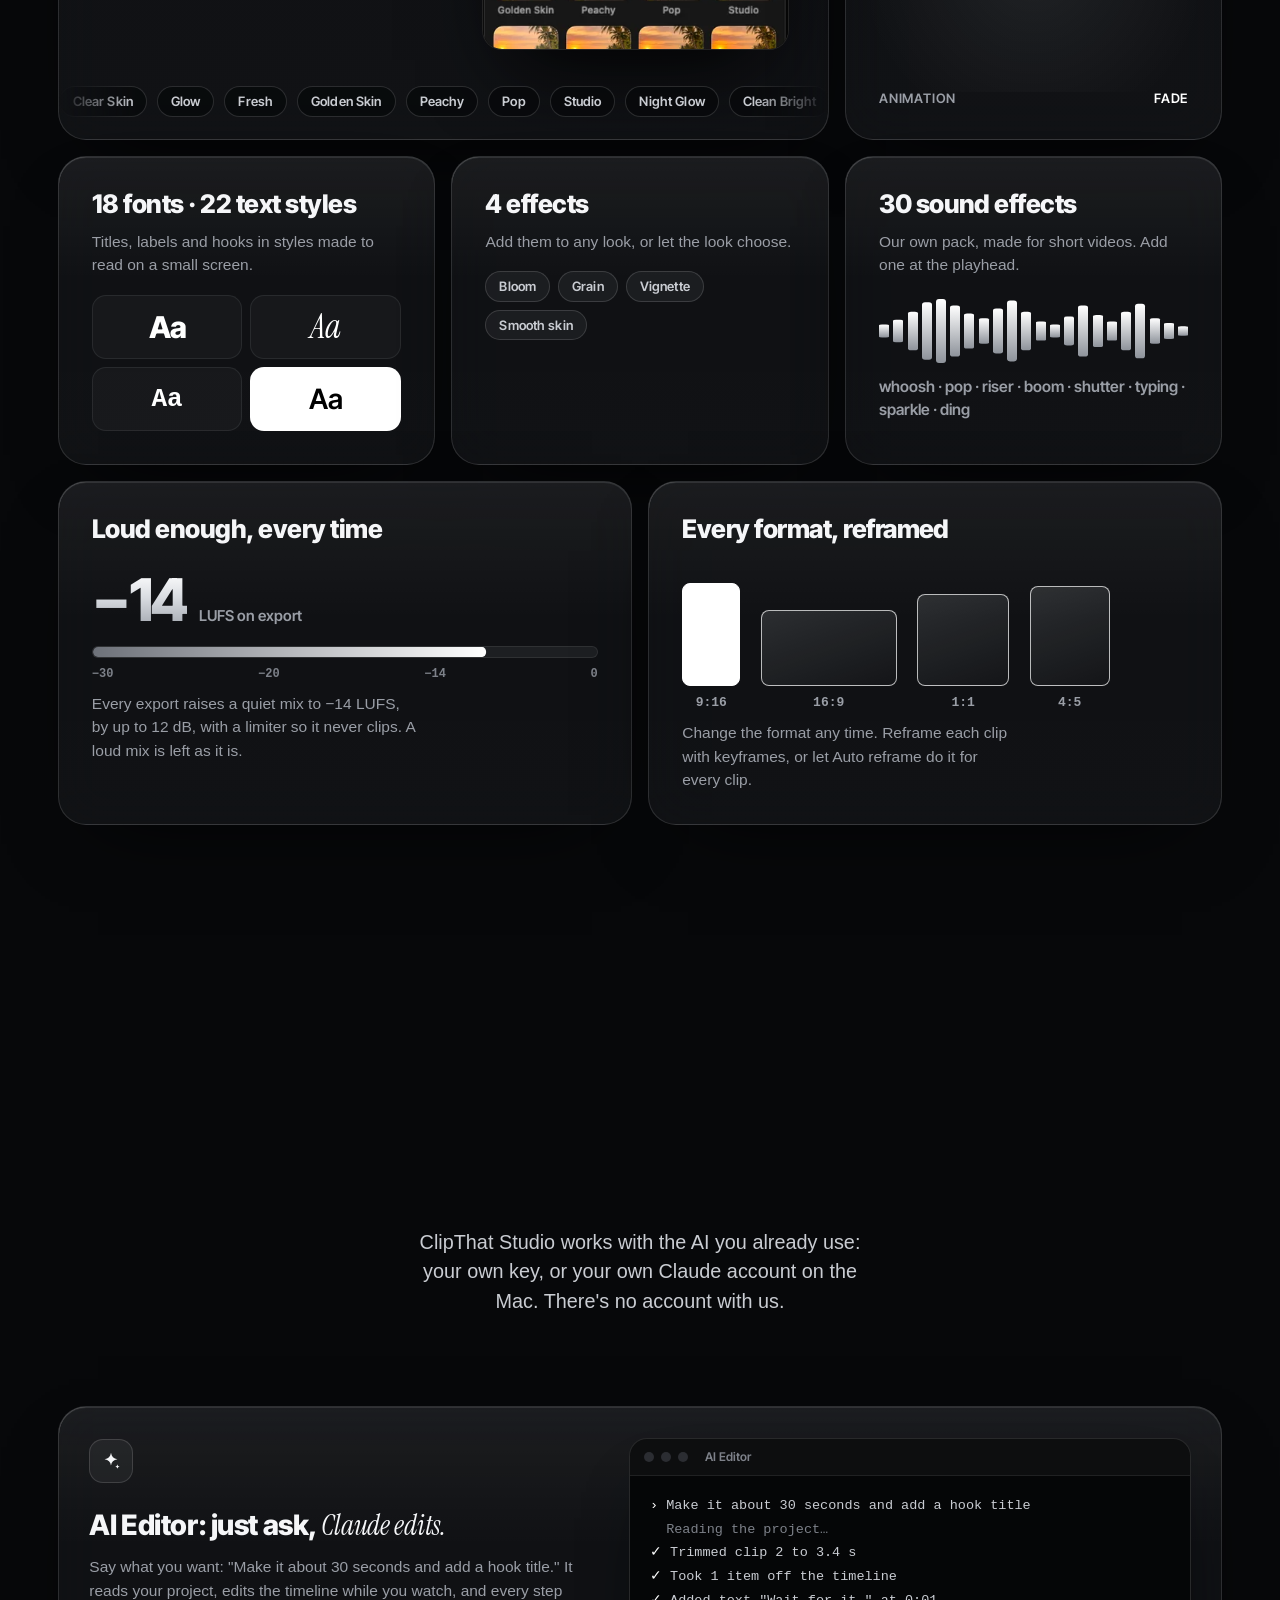
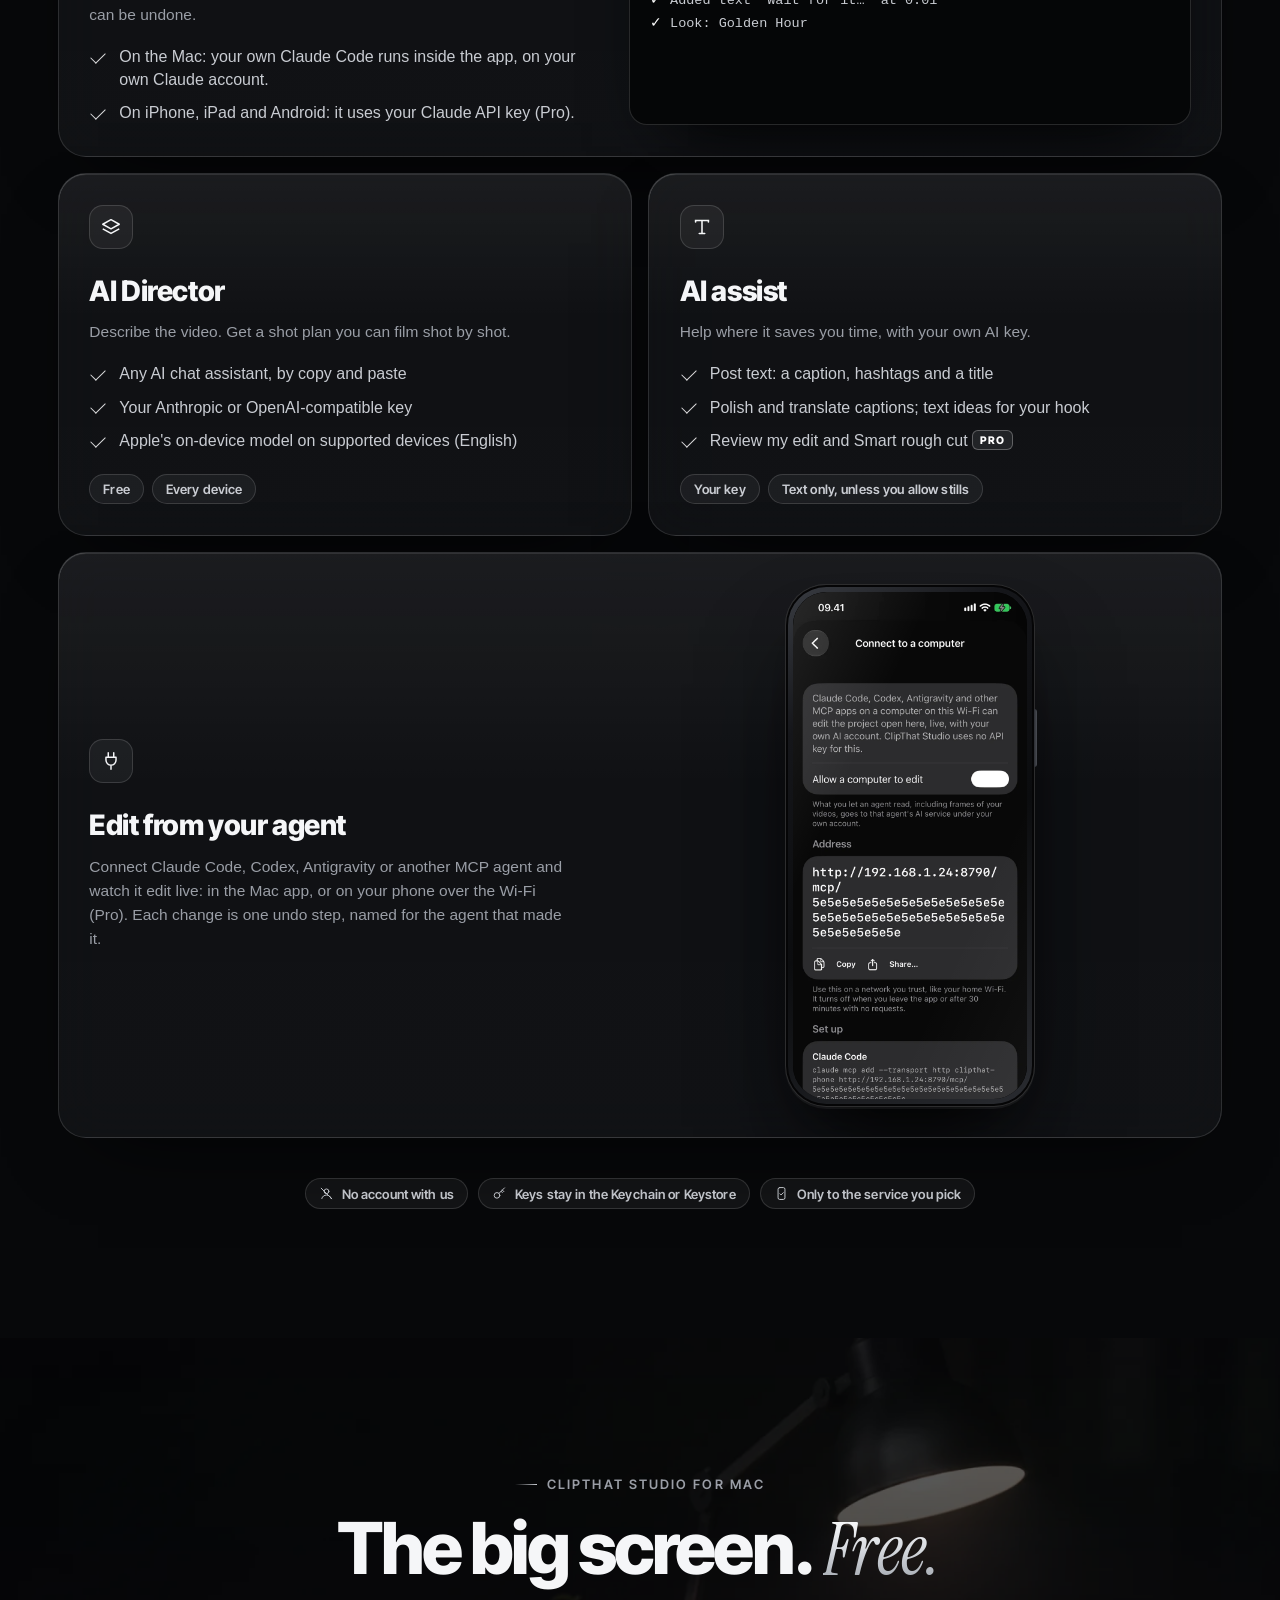
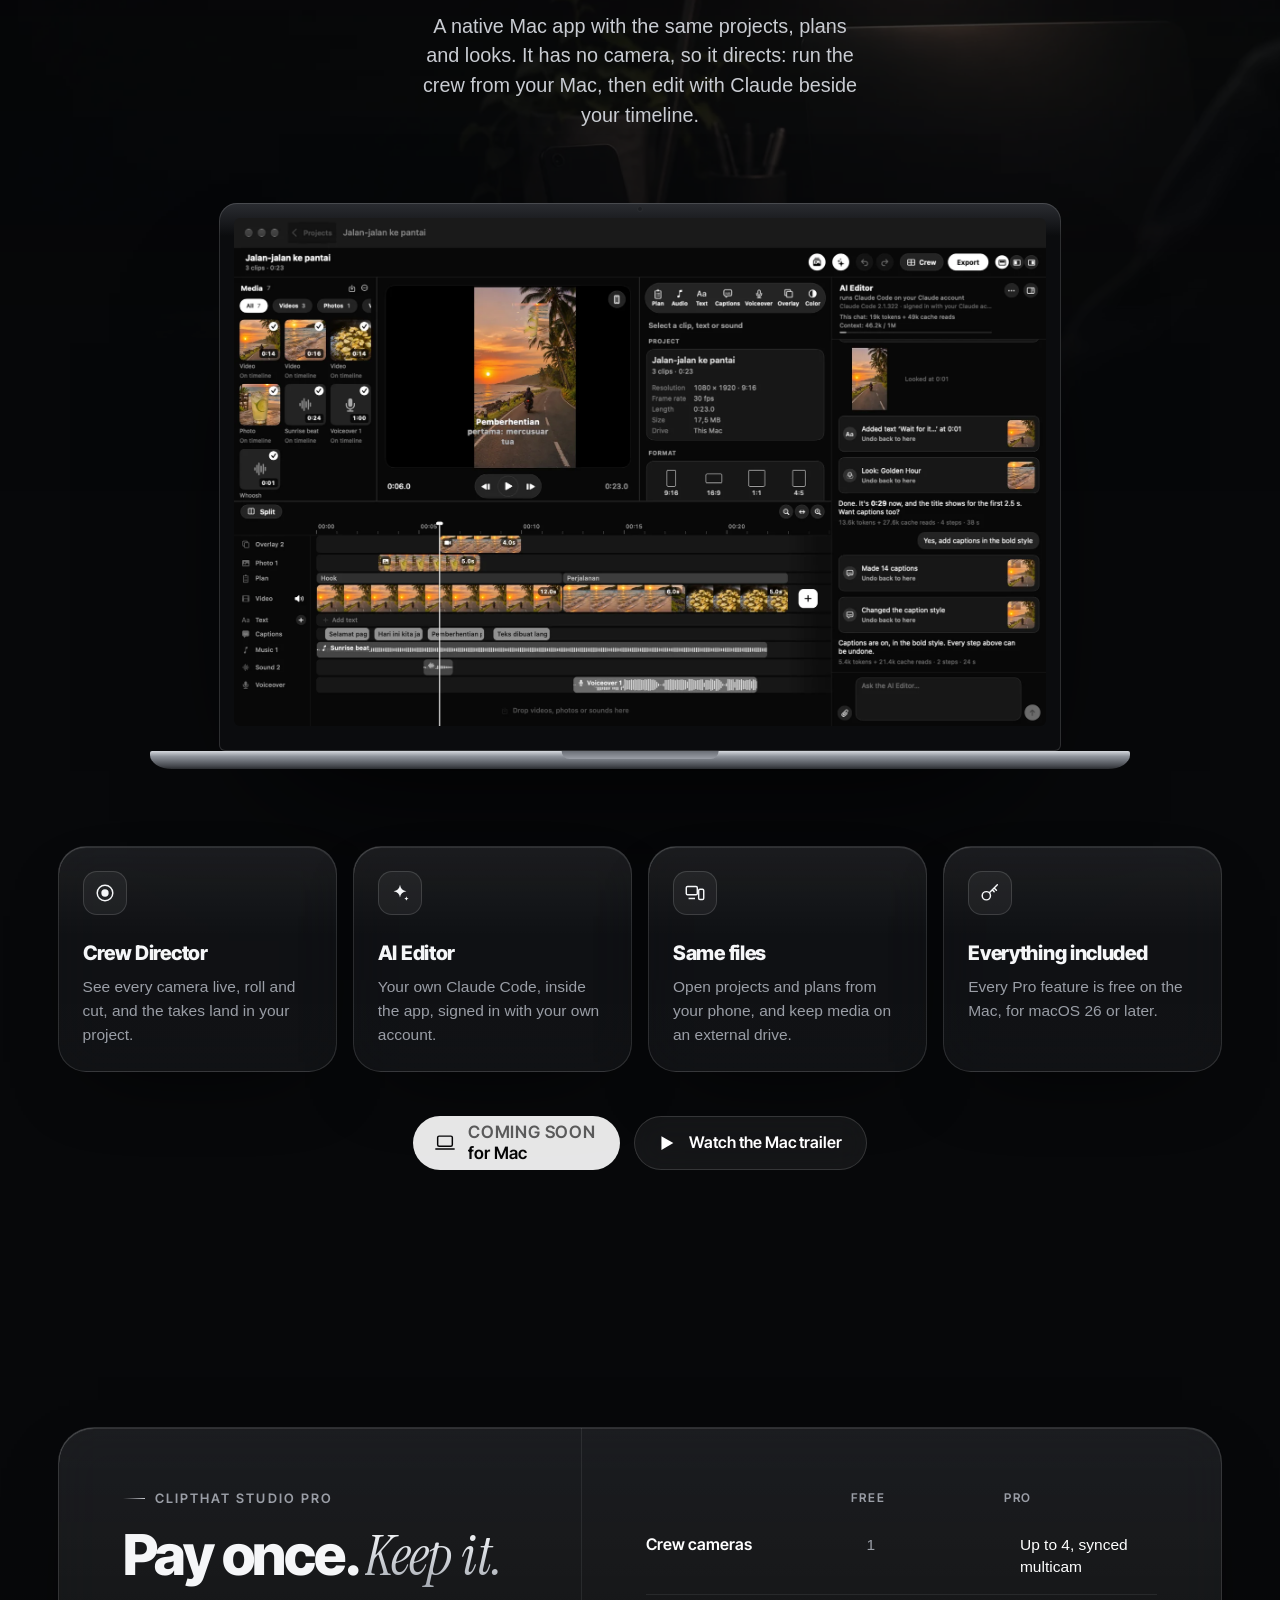
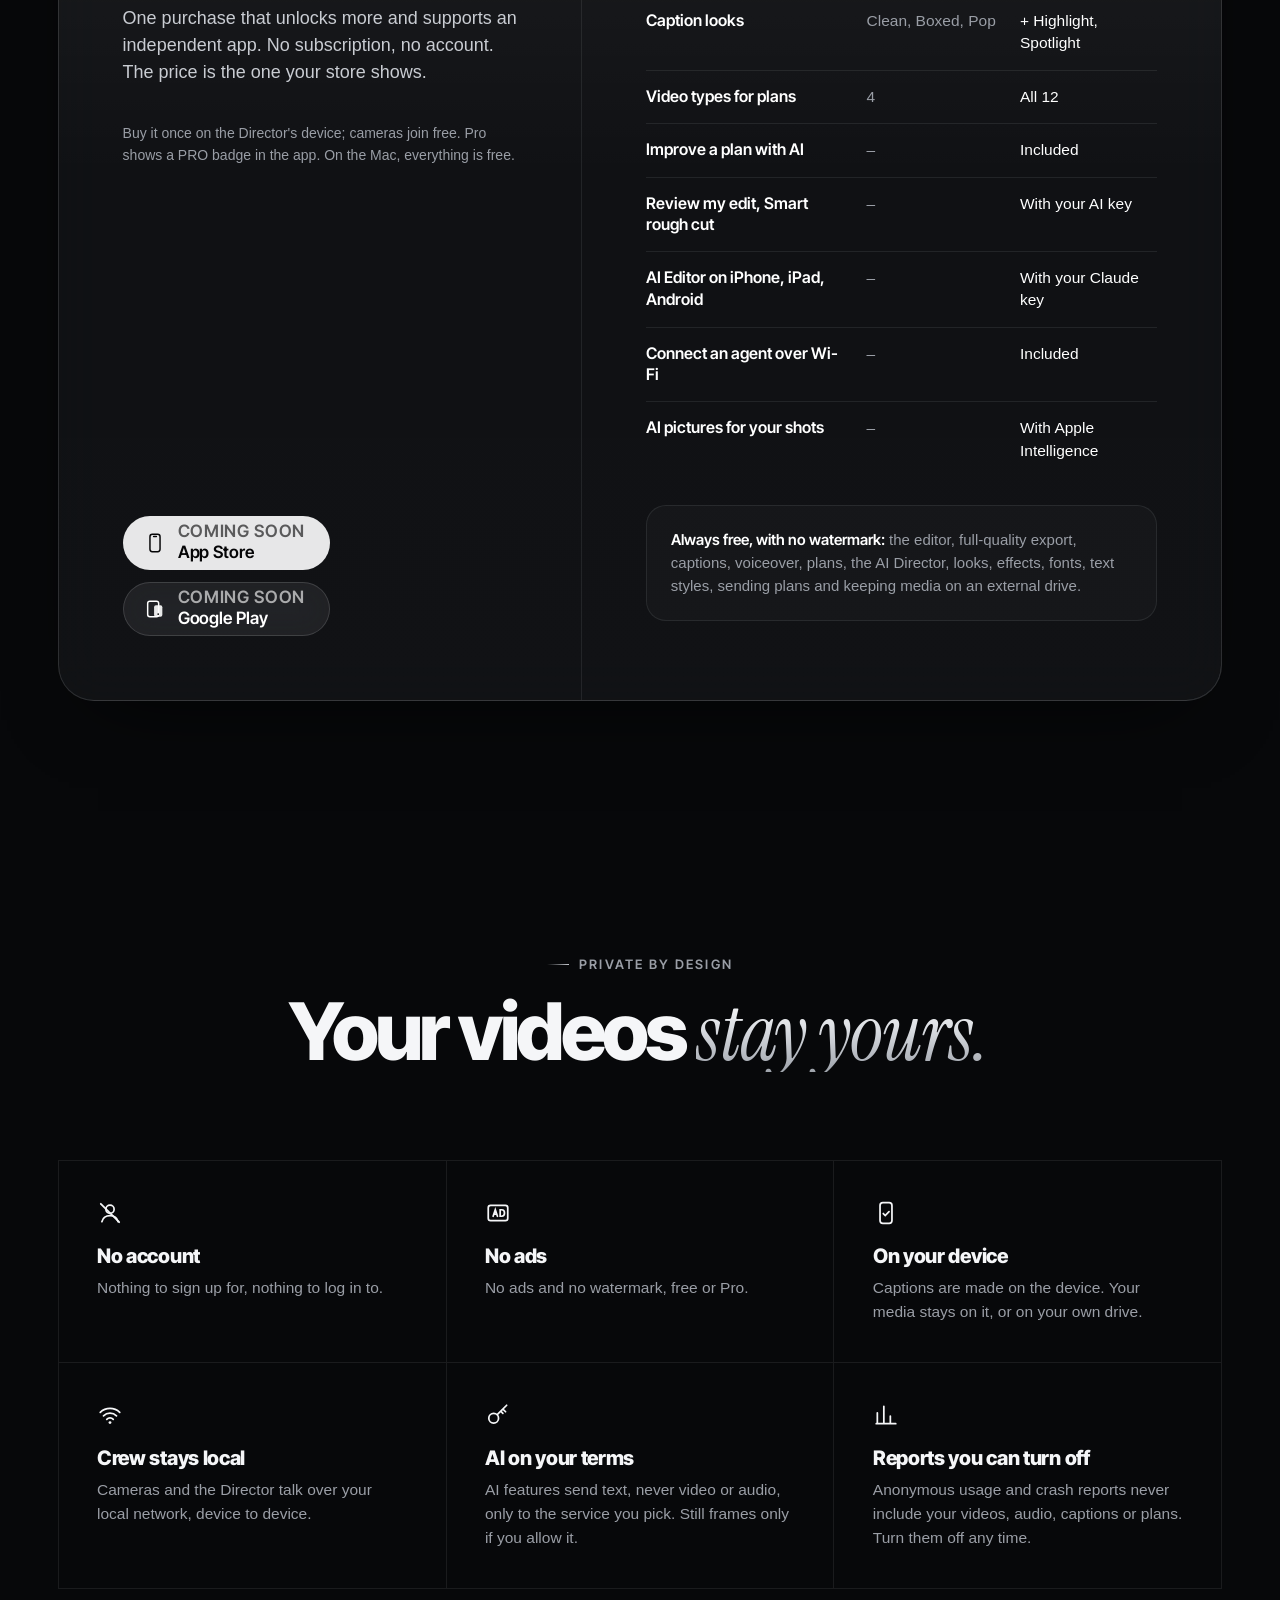
==== commit e57106b6: "ClipThat Studio: the new product home page (EN at /clipthat/, ID at /clipthat/id/) From clipthat-stu" ====
--- a/clipthat/index.html
+++ b/clipthat/index.html
@@ -1,165 +1,670 @@
-<!DOCTYPE html>
-<html lang="en">
+<!doctype html>
+<html lang="en" data-soon="Coming soon">
 <head>
-    <meta charset="UTF-8">
-    <meta name="viewport" content="width=device-width, initial-scale=1.0">
-    <title>ClipThat Studio - Plan it, film it, edit it | SDMV</title>
-    <meta name="description" content="ClipThat Studio is a video editor for short videos: plan your shots, film with a crew of phones over your own Wi-Fi, then edit with captions, voiceovers, looks and text. Coming soon for iPhone, iPad and Android.">
-    <meta name="theme-color" media="(prefers-color-scheme: light)" content="#F5F5F7">
-    <meta name="theme-color" media="(prefers-color-scheme: dark)" content="#000000">
-    <link rel="canonical" href="https://sdmv.my.id/clipthat/">
-    <link rel="icon" type="image/png" href="../assets/sdmv-icon-192.png">
-    <link rel="apple-touch-icon" href="../assets/icon-clipthat.png">
-
-    <!-- Apply saved theme before first paint -->
-    <script>
-        (function () {
-            try {
-                var saved = localStorage.getItem('sdmv-theme');
-                if (saved === 'light' || saved === 'dark') document.documentElement.dataset.theme = saved;
-            } catch (e) {}
-        })();
-    </script>
-
-    <link rel="stylesheet" href="https://cdnjs.cloudflare.com/ajax/libs/font-awesome/6.4.0/css/all.min.css">
-    <link rel="preconnect" href="https://fonts.googleapis.com">
-    <link rel="preconnect" href="https://fonts.gstatic.com" crossorigin>
-    <link href="https://fonts.googleapis.com/css2?family=Inter:opsz,wght@14..32,400..800&display=swap" rel="stylesheet">
-    <link rel="stylesheet" href="clipthat.css">
+<meta charset="utf-8">
+<meta name="viewport" content="width=device-width, initial-scale=1, viewport-fit=cover">
+<title>ClipThat Studio: plan it, film it, edit it</title>
+<meta name="description" content="A video editor for iPhone, iPad, Android and Mac. Captions from your voice made on your device, a crew of phone cameras, AI shot plans and a real timeline. No account.">
+<link rel="canonical" href="https://sdmv.my.id/clipthat/">
+<link rel="alternate" hreflang="en" href="https://sdmv.my.id/clipthat/">
+<link rel="alternate" hreflang="id" href="https://sdmv.my.id/clipthat/id/">
+<link rel="alternate" hreflang="x-default" href="https://sdmv.my.id/clipthat/">
+<meta name="theme-color" content="#07080a">
+<meta name="color-scheme" content="dark">
+<link rel="icon" href="media/icon-32.png" sizes="32x32" type="image/png">
+<link rel="icon" href="media/icon-192.png" sizes="192x192" type="image/png">
+<link rel="apple-touch-icon" href="media/icon-180.png">
+<meta property="og:type" content="website">
+<meta property="og:site_name" content="ClipThat Studio">
+<meta property="og:title" content="ClipThat Studio: plan it, film it, edit it">
+<meta property="og:description" content="Captions from your voice, a crew of phone cameras and AI shot plans. For iPhone, iPad, Android and Mac.">
+<meta property="og:url" content="https://sdmv.my.id/clipthat/">
+<meta property="og:image" content="https://sdmv.my.id/clipthat/media/og-en.jpg">
+<meta property="og:image:width" content="1200">
+<meta property="og:image:height" content="630">
+<meta property="og:image:alt" content="ClipThat Studio: plan it, film it, edit it">
+<meta property="og:locale" content="en_US">
+<meta property="og:locale:alternate" content="id_ID">
+<meta name="twitter:card" content="summary_large_image">
+<meta name="twitter:title" content="ClipThat Studio: plan it, film it, edit it">
+<meta name="twitter:description" content="Captions from your voice, a crew of phone cameras and AI shot plans. For iPhone, iPad, Android and Mac.">
+<meta name="twitter:image" content="https://sdmv.my.id/clipthat/media/og-en.jpg">
+<link rel="preload" href="fonts/intertight_800.woff2" as="font" type="font/woff2" crossorigin>
+<link rel="preload" href="media/hero-poster.webp" as="image" type="image/webp" fetchpriority="high">
+<link rel="stylesheet" href="site.css">
+<script>document.documentElement.classList.add("js")</script>
+<script type="application/ld+json">
+{
+  "@context": "https://schema.org",
+  "@type": "SoftwareApplication",
+  "name": "ClipThat Studio",
+  "applicationCategory": "MultimediaApplication",
+  "operatingSystem": "iOS 26, iPadOS 26, Android 12, macOS 26",
+  "description": "A video editor for iPhone, iPad, Android and Mac: captions from your voice made on your device, a crew of up to four phone cameras, AI shot plans and a timeline editor. No account.",
+  "url": "https://sdmv.my.id/clipthat/",
+  "image": "https://sdmv.my.id/clipthat/media/icon-512.png",
+  "screenshot": "https://sdmv.my.id/clipthat/media/og-en.jpg",
+  "inLanguage": ["en", "id"],
+  "publisher": { "@type": "Organization", "name": "SDMV", "email": "hello@sdmv.my.id", "url": "https://sdmv.my.id/" }
+}
+</script>
 </head>
 <body>
-
-    <!-- Faint ember and shade so the glass has something to refract -->
-    <div class="ambient" aria-hidden="true"></div>
-
-    <header class="nav-wrap">
-        <div class="container">
-            <nav class="nav glass" aria-label="Main">
-                <a href="../" class="nav-logo" aria-label="SDMV home">
-                    <img src="../assets/sdmv-logo.png" alt="SDMV" width="103" height="30">
-                </a>
-                <div class="nav-links">
-                    <a href="../#apps" class="nav-extra">Apps</a>
-                    <a href="./" aria-current="page">ClipThat</a>
-                    <a href="support/">Support</a>
-                    <a href="privacy/" class="nav-extra">Privacy</a>
-                    <a href="terms/" class="nav-extra">Terms</a>
-                    <button type="button" id="theme-toggle" class="theme-toggle" aria-label="Switch theme">
-                        <i class="fa-solid fa-moon" aria-hidden="true"></i>
-                    </button>
-                </div>
-            </nav>
-        </div>
-    </header>
-
-    <main id="top">
-
-        <!-- ================= Intro ================= -->
-        <section class="chapter page-top container">
-            <div class="chapter-head">
-                <span class="app-icon icon-clipthat rise"><img src="../assets/icon-clipthat.png" alt="ClipThat Studio app icon" width="96" height="96"></span>
-                <p class="chapter-name rise" style="--i: 1;">ClipThat Studio</p>
-                <h1 class="rise" style="--i: 1;">Plan it, film it, edit it.</h1>
-                <p class="rise" style="--i: 2;">ClipThat Studio is a video editor for short videos. Plan your shots, film them with a crew of phones over your own Wi-Fi, then edit with captions, voiceovers, looks and text.</p>
-                <div class="btn-row rise" style="--i: 3;">
-                    <a href="support/" class="btn btn-glass">Support</a>
-                </div>
-                <span class="tile-badge rise" style="--i: 3;">Coming soon</span>
-                <p class="chapter-meta rise" style="--i: 4;">iPhone, iPad and Android, plus ClipThat Studio for Mac. English.</p>
-            </div>
-
-            <div class="panel glass">
-                <ul class="features">
-                    <li>
-                        <i class="fa-solid fa-clapperboard" aria-hidden="true"></i>
-                        <div>
-                            <h3>Plans and the AI Director</h3>
-                            <p>Turn an idea into a shot list with the AI provider you choose, then film shot by shot with the plan on screen.</p>
-                        </div>
-                    </li>
-                    <li>
-                        <i class="fa-solid fa-video" aria-hidden="true"></i>
-                        <div>
-                            <h3>Crew</h3>
-                            <p>One device directs and up to four cameras film, linked directly over your Wi-Fi. Takes land on the Director's timeline.</p>
-                        </div>
-                    </li>
-                    <li>
-                        <i class="fa-solid fa-closed-captioning" aria-hidden="true"></i>
-                        <div>
-                            <h3>Captions and voiceovers</h3>
-                            <p>Captions are transcribed on your device. Record voiceovers right on the timeline.</p>
-                        </div>
-                    </li>
-                    <li>
-                        <i class="fa-solid fa-palette" aria-hidden="true"></i>
-                        <div>
-                            <h3>Looks and text</h3>
-                            <p>28 colour looks, 4 effects, 18 fonts and 22 text styles, with export settings made for Reels.</p>
-                        </div>
-                    </li>
-                </ul>
-            </div>
-
-            <div class="facts glass">
-                <div>
-                    <h4>No account</h4>
-                    <p>No sign-in, no ads and no tracking. Anonymous usage and crash reports can be turned off in the app.</p>
-                </div>
-                <div>
-                    <h4>Stays on your device</h4>
-                    <p>Your videos, plans and captions stay on your device or the drive you choose, unless you share them.</p>
-                </div>
-                <div>
-                    <h4>Your own Wi-Fi</h4>
-                    <p>Crew devices talk to each other directly over the local network, never through a server.</p>
-                </div>
-            </div>
-        </section>
-
-        <!-- ================= Help and legal ================= -->
-        <section class="section container">
-            <div class="support glass">
-                <div>
-                    <h2>An independent project by SDMV.</h2>
-                    <p>ClipThat Studio is made by SDMV and is not affiliated with Apple, Google or any AI provider. Questions or problems? Write to <a href="mailto:hello@sdmv.my.id">hello@sdmv.my.id</a>.</p>
-                </div>
-                <div class="tip-options">
-                    <a class="tip" href="support/">
-                        <div><strong>Support</strong><span>Storage, captions, Crew and the AI Director</span></div>
-                        <i class="fa-solid fa-chevron-right" aria-hidden="true"></i>
-                    </a>
-                    <a class="tip" href="privacy/">
-                        <div><strong>Privacy Policy</strong><span>What stays on your device and what doesn't</span></div>
-                        <i class="fa-solid fa-chevron-right" aria-hidden="true"></i>
-                    </a>
-                    <a class="tip" href="terms/">
-                        <div><strong>Terms</strong><span>Using ClipThat Studio</span></div>
-                        <i class="fa-solid fa-chevron-right" aria-hidden="true"></i>
-                    </a>
-                </div>
-            </div>
-        </section>
-    </main>
-
-    <footer class="footer">
-        <div class="container">
-            <div class="footer-top">
-                <a href="../" aria-label="SDMV home"><img src="../assets/sdmv-logo.png" alt="SDMV" width="89" height="26"></a>
-                <nav aria-label="Footer">
-                    <a href="../#apps">All SDMV apps</a>
-                    <a href="support/">Support</a>
-                    <a href="privacy/">Privacy Policy</a>
-                    <a href="terms/">Terms</a>
-                </nav>
-            </div>
-            <div class="footer-legal">
-                <p>© 2026 SDMV. All rights reserved.</p>
-                <p>App Store, iPhone, iPad, Mac, Google Play and Android are trademarks of their respective owners.</p>
-            </div>
-        </div>
-    </footer>
-
-    <script src="clipthat.js"></script>
+<a class="skip" href="#main">Skip to content</a>
+
+<svg width="0" height="0" style="position:absolute" aria-hidden="true" focusable="false">
+  <defs>
+    <symbol id="i-phone" viewBox="0 0 24 24"><rect x="6.5" y="2.5" width="11" height="19" rx="2.6" fill="none" stroke="currentColor" stroke-width="1.6"/><path d="M10.5 5h3" stroke="currentColor" stroke-width="1.6" stroke-linecap="round"/></symbol>
+    <symbol id="i-android" viewBox="0 0 24 24"><rect x="4" y="3.5" width="12" height="17" rx="2.4" fill="none" stroke="currentColor" stroke-width="1.6"/><rect x="11" y="8" width="9" height="12.5" rx="2" fill="currentColor" opacity=".9"/><circle cx="15.5" cy="17.6" r=".9" fill="#000"/></symbol>
+    <symbol id="i-laptop" viewBox="0 0 24 24"><rect x="4" y="4.5" width="16" height="11" rx="1.6" fill="none" stroke="currentColor" stroke-width="1.6"/><path d="M2 18.5h20" stroke="currentColor" stroke-width="1.6" stroke-linecap="round"/></symbol>
+    <symbol id="i-play" viewBox="0 0 24 24"><path d="M7 4.5v15l13-7.5z" fill="currentColor"/></symbol>
+    <symbol id="i-pause" viewBox="0 0 24 24"><path d="M7 4.5h3.5v15H7zM13.5 4.5H17v15h-3.5z" fill="currentColor"/></symbol>
+    <symbol id="i-close" viewBox="0 0 24 24"><path d="M5 5l14 14M19 5L5 19" stroke="currentColor" stroke-width="2" stroke-linecap="round"/></symbol>
+    <symbol id="i-arrow" viewBox="0 0 24 24"><path d="M5 12h14M13 6l6 6-6 6" fill="none" stroke="currentColor" stroke-width="1.8" stroke-linecap="round" stroke-linejoin="round"/></symbol>
+    <symbol id="i-qr" viewBox="0 0 24 24"><g fill="none" stroke="currentColor" stroke-width="1.6"><rect x="3.5" y="3.5" width="6.5" height="6.5" rx="1.2"/><rect x="14" y="3.5" width="6.5" height="6.5" rx="1.2"/><rect x="3.5" y="14" width="6.5" height="6.5" rx="1.2"/></g><path d="M14 14h2.5v2.5H14zM18 18h2.5v2.5H18zM14 18.5h2v2h-2zM18.5 14h2v2h-2z" fill="currentColor"/></symbol>
+    <symbol id="i-rec" viewBox="0 0 24 24"><circle cx="12" cy="12" r="8.5" fill="none" stroke="currentColor" stroke-width="1.6"/><circle cx="12" cy="12" r="4" fill="currentColor"/></symbol>
+    <symbol id="i-layers" viewBox="0 0 24 24"><g fill="none" stroke="currentColor" stroke-width="1.6" stroke-linejoin="round"><path d="M3 9l9-5 9 5-9 5z"/><path d="M3 14l9 5 9-5"/></g></symbol>
+    <symbol id="i-devices" viewBox="0 0 24 24"><g fill="none" stroke="currentColor" stroke-width="1.6"><rect x="2.5" y="5" width="12" height="9" rx="1.4"/><rect x="16" y="8" width="5.5" height="11" rx="1.4"/><path d="M5 18h7"/></g></symbol>
+    <symbol id="i-spark" viewBox="0 0 24 24"><path d="M12 3c.6 4.2 2.8 6.4 7 7-4.2.6-6.4 2.8-7 7-.6-4.2-2.8-6.4-7-7 4.2-.6 6.4-2.8 7-7zM19 15.5c.25 1.6 1 2.3 2.5 2.5-1.5.25-2.25 1-2.5 2.5-.25-1.5-1-2.25-2.5-2.5 1.5-.2 2.25-.9 2.5-2.5z" fill="currentColor"/></symbol>
+    <symbol id="i-text" viewBox="0 0 24 24"><path d="M5 6.5V5h14v1.5M12 5v14M9 19h6" fill="none" stroke="currentColor" stroke-width="1.7" stroke-linecap="round"/></symbol>
+    <symbol id="i-plug" viewBox="0 0 24 24"><path d="M9 3v5M15 3v5M6.5 8h11v3a5.5 5.5 0 0 1-11 0zM12 16.5V21" fill="none" stroke="currentColor" stroke-width="1.6" stroke-linecap="round" stroke-linejoin="round"/></symbol>
+    <symbol id="i-user-off" viewBox="0 0 24 24"><g fill="none" stroke="currentColor" stroke-width="1.6" stroke-linecap="round"><circle cx="12" cy="8.5" r="3.8"/><path d="M4.5 20c1-3.6 4-5.5 7.5-5.5s6.5 1.9 7.5 5.5"/><path d="M3.5 3.5l17 17"/></g></symbol>
+    <symbol id="i-noads" viewBox="0 0 24 24"><g fill="none" stroke="currentColor" stroke-width="1.6" stroke-linecap="round"><rect x="3" y="5" width="18" height="14" rx="2.2"/><path d="M7.5 15l2-6 2 6M8.2 13h2.6M14 9v6h1.4a2.6 3 0 0 0 0-6z"/></g></symbol>
+    <symbol id="i-device" viewBox="0 0 24 24"><g fill="none" stroke="currentColor" stroke-width="1.6" stroke-linecap="round"><rect x="6.5" y="2.5" width="11" height="19" rx="2.6"/><path d="M9.5 12.5l1.8 1.8 3.5-3.6"/></g></symbol>
+    <symbol id="i-wifi" viewBox="0 0 24 24"><g fill="none" stroke="currentColor" stroke-width="1.6" stroke-linecap="round"><path d="M3 9.5a13 13 0 0 1 18 0M6 12.8a8.6 8.6 0 0 1 12 0M9 16a4.2 4.2 0 0 1 6 0"/></g><circle cx="12" cy="19" r="1.3" fill="currentColor"/></symbol>
+    <symbol id="i-key" viewBox="0 0 24 24"><g fill="none" stroke="currentColor" stroke-width="1.6" stroke-linecap="round"><circle cx="8" cy="15" r="4.5"/><path d="M11.3 11.7L20 3M16.5 6.5l2.5 2.5M14.5 8.5l2 2"/></g></symbol>
+    <symbol id="i-chart" viewBox="0 0 24 24"><g fill="none" stroke="currentColor" stroke-width="1.6" stroke-linecap="round"><path d="M4 20V10M10 20V4M16 20v-7M21 20H3"/></g></symbol>
+  </defs>
+</svg>
+
+<div class="grain" aria-hidden="true"></div>
+
+<header class="nav" id="top">
+  <div class="wrap">
+    <a class="brand" href="#top" aria-label="ClipThat Studio, back to top">
+      <img src="media/icon-192.png" alt="" width="30" height="30">
+      <span>ClipThat Studio</span>
+    </a>
+    <nav class="nav-links" aria-label="Sections">
+      <a href="#story">How it works</a>
+      <a href="#captions">Captions</a>
+      <a href="#crew">Crew</a>
+      <a href="#ai">AI</a>
+      <a href="#mac">Mac</a>
+      <a href="#pro">Pro</a>
+      <a href="#faq">FAQ</a>
+    </nav>
+    <div class="lang" role="group" aria-label="Language">
+      <a href="./" hreflang="en" lang="en" aria-current="true">EN</a>
+      <a href="id/" hreflang="id" lang="id">ID</a>
+    </div>
+    <a class="btn btn-primary" href="#get">Get the app</a>
+  </div>
+</header>
+
+<main id="main">
+
+<!-- 1 · Hero -->
+<section class="hero" aria-labelledby="hero-title">
+  <div class="hero-bg" aria-hidden="true"><div class="orb o1"></div><div class="orb o2"></div></div>
+  <div class="wrap">
+    <div class="hero-copy">
+      <p class="eyebrow reveal">A video editor for creators</p>
+      <h1 id="hero-title" class="split">
+        <span class="line">Plan it.</span>
+        <span class="line">Film it.</span>
+        <span class="line"><span class="serif silver">Edit</span> it.</span>
+      </h1>
+      <p class="lede reveal" style="--delay:.35s">Speak, and your words become captions, made on your device. Plan every shot, film with a crew of phones, and edit it all in one place.</p>
+      <div class="stores reveal" style="--delay:.45s">
+        <a class="btn btn-primary store-btn is-soon" data-store="appStore" aria-disabled="true">
+          <svg aria-hidden="true"><use href="#i-phone"/></svg>
+          <span class="two"><small><span class="get-tag">Download on the</span><span class="soon-tag">Coming soon</span></small><span>App Store</span></span>
+        </a>
+        <a class="btn btn-glass store-btn is-soon" data-store="googlePlay" aria-disabled="true">
+          <svg aria-hidden="true"><use href="#i-android"/></svg>
+          <span class="two"><small><span class="get-tag">Get it on</span><span class="soon-tag">Coming soon</span></small><span>Google Play</span></span>
+        </a>
+        <a class="btn btn-glass store-btn is-soon" data-store="mac" aria-disabled="true">
+          <svg aria-hidden="true"><use href="#i-laptop"/></svg>
+          <span class="two"><small><span class="get-tag">Free download</span><span class="soon-tag">Coming soon</span></small><span>for Mac</span></span>
+        </a>
+      </div>
+      <ul class="platforms reveal" style="--delay:.55s" aria-label="Platforms">
+        <li>iPhone</li><li>iPad</li><li>Android</li><li>Mac</li>
+      </ul>
+    </div>
+
+    <div class="hero-stage reveal-scale" style="--delay:.2s">
+      <div class="halo" aria-hidden="true"></div>
+      <div class="phone" data-parallax="-0.06">
+        <div class="screen">
+          <video id="hero-video" muted loop playsinline preload="none" poster="media/hero-poster.webp" width="720" height="1564" aria-label="ClipThat Studio in use: a plan, a crew of phones and the editor">
+            <source src="media/hero.webm" type="video/webm">
+            <source src="media/hero.mp4" type="video/mp4">
+          </video>
+          <div class="glare"></div>
+        </div>
+        <button class="media-toggle" type="button" aria-pressed="true" aria-controls="hero-video" aria-label="Pause the video" data-label-play="Play the video" data-label-pause="Pause the video">
+          <svg class="i-pause" aria-hidden="true"><use href="#i-pause"/></svg>
+          <svg class="i-play" aria-hidden="true"><use href="#i-play"/></svg>
+        </button>
+      </div>
+      <div class="float glass f1" data-parallax="0.1" aria-hidden="true"><small>Captions</small>Made on your device</div>
+      <div class="float glass f2" data-parallax="0.18" aria-hidden="true"><small>Crew · 4 cameras</small><span class="chip rec" style="padding:0;border:0;background:none"><span class="dot"></span>Camera B · REC</span></div>
+      <div class="float glass f3" data-parallax="0.05" aria-hidden="true"><small>Export</small>−14 LUFS<span class="meter"><i></i><i></i><i></i><i></i><i></i><i></i></span></div>
+    </div>
+  </div>
+  <a class="scroll-cue" href="#story" aria-label="Scroll to how it works"></a>
+</section>
+
+<!-- Facts -->
+<section class="facts" aria-label="At a glance">
+  <div class="wrap">
+    <ul>
+      <li class="reveal"><b class="silver">4</b><span>phone cameras in one crew, with one Director</span></li>
+      <li class="reveal" style="--delay:.08s"><b class="silver">5</b><span>caption looks, made from your voice on the device</span></li>
+      <li class="reveal" style="--delay:.16s"><b class="silver">28</b><span>colour looks, plus 4 effects and 22 text styles</span></li>
+      <li class="reveal" style="--delay:.24s"><b class="silver">0</b><span>accounts to make, ads to see</span></li>
+    </ul>
+  </div>
+</section>
+
+<!-- 2 · Story -->
+<section class="section story" id="story" aria-labelledby="story-title">
+  <div class="wrap">
+    <div class="section-head">
+      <p class="eyebrow reveal">How it works</p>
+      <h2 id="story-title" class="h2 split">One idea. One app. <span class="serif silver">Your</span> whole film crew.</h2>
+    </div>
+    <div class="grid">
+      <div class="story-steps">
+        <article class="beat" data-screen="0" data-step="plan">
+          <p class="step-label"><b>1</b>Plan</p>
+          <h3>Every shot, mapped out.</h3>
+          <p>Describe the video you want. The AI Director turns it into a shot plan: framing, movement, timing and lines.</p>
+          <ul class="ticks">
+            <li>Use any AI chat assistant: the app writes the prompt, you paste the reply back.</li>
+            <li>Or use your own Anthropic or OpenAI-compatible key, or Apple's on-device model.</li>
+          </ul>
+          <div class="inline-phone"><div class="phone"><div class="screen"><img src="media/screens/ai-plan.webp" alt="The AI Director's shot plan for a garlic pasta video: Sizzle, Ingredients, Boil and Toss, each with framing and timing" width="780" height="1695" loading="lazy" decoding="async"><div class="glare"></div></div></div></div>
+        </article>
+        <article class="beat" data-screen="1" data-step="plan">
+          <p class="step-label"><b>1</b>Plan</p>
+          <h3>A storyboard you can play.</h3>
+          <p>Plans are storyboards that live apart from your projects. Start from a video type, sketch the shot you want, record a voiceover for each one, then play the plan like a video.</p>
+          <ul class="ticks">
+            <li>Board and list views, and a shot editor for every detail.</li>
+            <li>Send a plan as a file, or over Wi-Fi to a nearby device.</li>
+          </ul>
+          <div class="inline-phone"><div class="phone"><div class="screen"><img src="media/screens/plans-board.webp" alt="A plan on the board view: shot cards with pictures, titles and timings" width="780" height="1695" loading="lazy" decoding="async"><div class="glare"></div></div></div></div>
+        </article>
+        <article class="beat" data-screen="2" data-step="film">
+          <p class="step-label"><b>2</b>Film</p>
+          <h3>Film it shot by shot.</h3>
+          <p>The shot-card camera shows what to film next, with live coaching, and every take lands in the right place in your plan.</p>
+          <div class="inline-phone"><div class="phone"><div class="screen"><img src="media/screens/crew-camera.webp" alt="The camera with a shot card: you're camera B, hands close-up, shot 3 of 4" width="780" height="1695" loading="lazy" decoding="async"><div class="glare"></div></div></div></div>
+        </article>
+        <article class="beat" data-screen="3" data-step="film">
+          <p class="step-label"><b>2</b>Film</p>
+          <h3>Roll every camera from one.</h3>
+          <p>Friends' phones become your camera crew. The Director sees every camera live, rolls and cuts them all with matched settings, and the takes arrive in original quality.</p>
+          <div class="inline-phone"><div class="phone"><div class="screen"><img src="media/screens/crew.webp" alt="The Director's crew screen: four camera views, A to D, and a Roll all cameras button" width="780" height="1695" loading="lazy" decoding="async"><div class="glare"></div></div></div></div>
+        </article>
+        <article class="beat" data-screen="4" data-step="edit">
+          <p class="step-label"><b>3</b>Edit</p>
+          <h3>A real timeline in your pocket.</h3>
+          <p>Trim, split and reorder. Stack as many video, photo, music, sound and voiceover lines as you need. Every edit saves itself, and any step can be undone.</p>
+          <ul class="ticks">
+            <li>Crew takes line up as a synced multicam edit.</li>
+            <li>Social preview shows where Reels, TikTok and Shorts cover your video.</li>
+          </ul>
+          <div class="inline-phone"><div class="phone"><div class="screen"><img src="media/screens/editor.webp" alt="The editor: a sunset road clip, the play button and a timeline with camera rows A to D" width="780" height="1695" loading="lazy" decoding="async"><div class="glare"></div></div></div></div>
+        </article>
+        <article class="beat" data-screen="5" data-step="edit">
+          <p class="step-label"><b>3</b>Edit</p>
+          <h3>Ready for Reels.</h3>
+          <p>Captions from your voice, a voiceover after a countdown, looks and text. Export to your photos at the settings made for Reels, TikTok and Shorts, with captions and text burned in.</p>
+          <div class="inline-phone"><div class="phone"><div class="screen"><img src="media/screens/captions.webp" alt="The captions tool: Auto captions, Polish with AI, Translate and a list of timed lines" width="780" height="1695" loading="lazy" decoding="async"><div class="glare"></div></div></div></div>
+        </article>
+      </div>
+
+      <div class="story-stage" aria-hidden="true">
+        <ol class="story-rail">
+          <li data-step="plan" class="is-on">Plan</li>
+          <li data-step="film">Film</li>
+          <li data-step="edit">Edit</li>
+        </ol>
+        <div class="phone">
+          <div class="screen">
+            <img class="is-on" src="media/screens/ai-plan.webp" alt="" width="780" height="1695" loading="lazy" decoding="async">
+            <img src="media/screens/plans-board.webp" alt="" width="780" height="1695" loading="lazy" decoding="async">
+            <img src="media/screens/crew-camera.webp" alt="" width="780" height="1695" loading="lazy" decoding="async">
+            <img src="media/screens/crew.webp" alt="" width="780" height="1695" loading="lazy" decoding="async">
+            <img src="media/screens/editor.webp" alt="" width="780" height="1695" loading="lazy" decoding="async">
+            <img src="media/screens/captions.webp" alt="" width="780" height="1695" loading="lazy" decoding="async">
+            <div class="glare"></div>
+          </div>
+        </div>
+      </div>
+    </div>
+  </div>
+</section>
+
+<!-- 3 · Captions -->
+<section class="section captions" id="captions" aria-labelledby="captions-title">
+  <div class="wrap">
+    <div class="grid">
+      <div class="cap-stage reveal-scale">
+        <div class="phone">
+          <div class="screen">
+            <img src="media/stills/crew-kitchen-wide.webp" alt="" width="900" height="1600" loading="lazy" decoding="async">
+            <div class="shade"></div>
+            <p class="cap-line" id="cap-line" data-look="highlight" data-words="Garlic in hot oil, now the chili." aria-hidden="true"></p>
+            <div class="glare"></div>
+          </div>
+        </div>
+      </div>
+      <div>
+        <p class="eyebrow reveal">Captions</p>
+        <h2 id="captions-title" class="h2 split">Your words, <span class="serif silver">word</span> by word.</h2>
+        <p class="lede reveal" style="margin-top:26px">Speak, and your words become captions. They're made from speech on your device, in English and Bahasa Indonesia, so your voice never goes to a cloud.</p>
+        <div class="looks-picker reveal" role="group" aria-label="Try a caption look">
+          <button type="button" data-look="clean" aria-pressed="false">Clean</button>
+          <button type="button" data-look="boxed" aria-pressed="false">Boxed</button>
+          <button type="button" data-look="pop" aria-pressed="false">Pop</button>
+          <button type="button" data-look="highlight" aria-pressed="true">Highlight<span class="pro-badge">PRO</span></button>
+          <button type="button" data-look="spotlight" aria-pressed="false">Spotlight<span class="pro-badge">PRO</span></button>
+        </div>
+        <p class="demo-note reveal">A sketch of the five caption looks, drawn by your browser. Highlight and Spotlight follow you word by word.</p>
+        <div class="feature-list">
+          <div class="reveal"><h3>Voiceover, then captions</h3><p>Record after a countdown, then make its captions with one tap.</p></div>
+          <div class="reveal" style="--delay:.08s"><h3>Polish and translate</h3><p>Tidy your captions or translate them between English and Bahasa Indonesia, with your own AI key.</p></div>
+          <div class="reveal" style="--delay:.16s"><h3>Every line editable</h3><p>Fix any word and its timing in the captions list.</p></div>
+          <div class="reveal" style="--delay:.24s"><h3>Burned in on export</h3><p>Captions and text go into the video, ready to post anywhere.</p></div>
+        </div>
+      </div>
+    </div>
+  </div>
+</section>
+
+<!-- 4 · Crew -->
+<section class="section crew" id="crew" aria-labelledby="crew-title">
+  <div class="wrap">
+    <div class="section-head center">
+      <p class="eyebrow reveal">Crew</p>
+      <h2 id="crew-title" class="h2 split">Shoot it <span class="serif silver">as a crew.</span></h2>
+      <p class="lede reveal">One Director and up to four phone cameras on your local network. Roll and cut every camera from one place, and the takes land on the Director's timeline as a synced multicam edit.</p>
+    </div>
+
+    <div class="crew-visual">
+      <div class="col left">
+        <div class="cam glass reveal"><div class="thumb"><img src="media/screens/crew.webp" alt="" width="780" height="1695" loading="lazy" decoding="async" style="--mx:-9%;--my:-79%"><span class="letter">A</span></div><div><b>Wide master</b><span>iPhone</span></div><i class="link"></i></div>
+        <div class="cam glass reveal" style="--delay:.1s"><div class="thumb"><img src="media/screens/crew.webp" alt="" width="780" height="1695" loading="lazy" decoding="async" style="--mx:-9%;--my:-220%"><span class="letter">C</span></div><div><b>Overhead</b><span>iPad</span></div><i class="link"></i></div>
+      </div>
+      <div class="director reveal-scale">
+        <div class="tablet"><div class="screen"><img src="media/screens/ipad-crew.webp" alt="The crew monitor on iPad: four live camera views with battery, storage and recording state" width="1200" height="1600" loading="lazy" decoding="async"></div></div>
+        <span class="chip"><span class="dot"></span>Director · iPhone, iPad, Android or Mac</span>
+      </div>
+      <div class="col right">
+        <div class="cam glass reveal" style="--delay:.05s"><div class="thumb"><img src="media/screens/crew.webp" alt="" width="780" height="1695" loading="lazy" decoding="async" style="--mx:-116%;--my:-79%"><span class="letter">B</span></div><div><b>Pan close-up</b><span>Android phone</span></div><i class="link"></i></div>
+        <div class="cam glass reveal" style="--delay:.15s"><div class="thumb"><img src="media/screens/crew.webp" alt="" width="780" height="1695" loading="lazy" decoding="async" style="--mx:-116%;--my:-220%"><span class="letter">D</span></div><div><b>Toss close-up</b><span>Android phone</span></div><i class="link"></i></div>
+      </div>
+    </div>
+
+    <div class="cards">
+      <div class="card glass reveal"><div class="ic"><svg aria-hidden="true"><use href="#i-qr"/></svg></div><h3>Scan to join</h3><p>A camera pairs by scanning the Director's QR code. No account, no cables.</p></div>
+      <div class="card glass reveal" style="--delay:.08s"><div class="ic"><svg aria-hidden="true"><use href="#i-rec"/></svg></div><h3>Roll and cut, together</h3><p>Start and stop every camera from the Director, with the same settings on all of them.</p></div>
+      <div class="card glass reveal" style="--delay:.16s"><div class="ic"><svg aria-hidden="true"><use href="#i-layers"/></svg></div><h3>Takes, already in sync</h3><p>Takes arrive in original quality and line up as a synced multicam edit.</p></div>
+      <div class="card glass reveal" style="--delay:.24s"><div class="ic"><svg aria-hidden="true"><use href="#i-devices"/></svg></div><h3>Any mix of devices</h3><p>iPhone, iPad and Android work together in one crew. The Mac can be the Director.</p></div>
+    </div>
+    <p class="free-pro-note reveal">Free: a Director and one camera. With Pro: up to four cameras. Cameras always join free.</p>
+  </div>
+</section>
+
+<!-- 5 · Looks and text -->
+<section class="section looks" id="looks" aria-labelledby="looks-title">
+  <div class="wrap">
+    <div class="section-head">
+      <p class="eyebrow reveal">Looks and text</p>
+      <h2 id="looks-title" class="h2 split">Make it look <span class="serif silver">finished.</span></h2>
+      <p class="lede reveal">Colour looks, effects, fonts, text styles and animations, a sound-effects pack and an export that's loud enough. All of it is free.</p>
+    </div>
+
+    <div class="bento">
+      <div class="tile glass t-looks reveal">
+        <div class="copy">
+          <div class="big silver">28</div>
+          <h3>colour looks</h3>
+          <p>Looks made for faces, food, travel and night, from Clear Skin and Golden Hour to Neo Noir. Plus 12 Classic looks.</p>
+        </div>
+        <div class="shot"><img src="media/screens/mac-looks.webp" alt="The Looks grid in ClipThat Studio, each look shown on the clip" width="1800" height="1125" loading="lazy" decoding="async"></div>
+        <div class="look-names" aria-hidden="true">
+          <div class="track">
+            <span class="chip">Clear Skin</span><span class="chip">Glow</span><span class="chip">Fresh</span><span class="chip">Golden Skin</span><span class="chip">Peachy</span><span class="chip">Pop</span><span class="chip">Studio</span><span class="chip">Night Glow</span><span class="chip">Clean Bright</span><span class="chip">Crisp</span><span class="chip">Golden Hour</span><span class="chip">Honey</span><span class="chip">Teal &amp; Orange</span><span class="chip">Blockbuster</span><span class="chip">Neo Noir</span><span class="chip">Moody</span><span class="chip">Overcast</span><span class="chip">Forest</span><span class="chip">Faded Film</span><span class="chip">Warm Film</span><span class="chip">Cool Film</span><span class="chip">Expired</span><span class="chip">Crisp B&amp;W</span><span class="chip">Soft Matte B&amp;W</span><span class="chip">High-Contrast Noir</span><span class="chip">Pastel</span><span class="chip">Cyber Neon</span><span class="chip">Vintage Postcard</span>
+          </div>
+        </div>
+      </div>
+
+      <div class="tile glass t-anim reveal" style="--delay:.08s">
+        <h3>Text that moves</h3>
+        <p>An in and an out for every text, each from 0.1 to 0.6 seconds.</p>
+        <div class="anim-demo" aria-hidden="true"><div class="anim-word" id="anim-word">Wait for <span class="serif">it</span></div></div>
+        <div class="anim-name" aria-hidden="true"><span>Animation</span><b id="anim-name">Pop</b></div>
+        <p class="sr-only">Animations: fade, pop, zoom, rise, drop, slide left, slide right, wipe and type on.</p>
+      </div>
+
+      <div class="tile glass t-fonts reveal">
+        <h3>18 fonts · 22 text styles</h3>
+        <p>Titles, labels and hooks in styles made to read on a small screen.</p>
+        <div class="font-specimens" aria-hidden="true"><span class="s1">Aa</span><span class="s2">Aa</span><span class="s3">Aa</span><span class="s4">Aa</span></div>
+      </div>
+
+      <div class="tile glass t-fx reveal" style="--delay:.08s">
+        <h3>4 effects</h3>
+        <p>Add them to any look, or let the look choose.</p>
+        <div class="fx-chips"><span class="chip">Bloom</span><span class="chip">Grain</span><span class="chip">Vignette</span><span class="chip">Smooth skin</span></div>
+      </div>
+
+      <div class="tile glass t-sfx reveal" style="--delay:.16s">
+        <h3>30 sound effects</h3>
+        <p>Our own pack, made for short videos. Add one at the playhead.</p>
+        <div class="sfx-bars" aria-hidden="true"></div>
+        <p class="sfx-names" aria-hidden="true">whoosh · pop · riser · boom · shutter · typing · sparkle · ding</p>
+      </div>
+
+      <div class="tile glass t-loud reveal">
+        <h3>Loud enough, every time</h3>
+        <div class="loud-meter" aria-hidden="true">
+          <div class="target"><b class="silver">−14</b><span>LUFS on export</span></div>
+          <div class="scale"><div class="fill"></div></div>
+          <div class="marks"><span>−30</span><span>−20</span><span>−14</span><span>0</span></div>
+        </div>
+        <p>Every export raises a quiet mix to −14 LUFS, by up to 12 dB, with a limiter so it never clips. A loud mix is left as it is.</p>
+      </div>
+
+      <div class="tile glass t-format reveal" style="--delay:.08s">
+        <h3>Every format, reframed</h3>
+        <div class="formats" aria-hidden="true">
+          <figure><div class="fr r916"></div><figcaption>9:16</figcaption></figure>
+          <figure><div class="fr r169"></div><figcaption>16:9</figcaption></figure>
+          <figure><div class="fr r11"></div><figcaption>1:1</figcaption></figure>
+          <figure><div class="fr r45"></div><figcaption>4:5</figcaption></figure>
+        </div>
+        <p>Change the format any time. Reframe each clip with keyframes, or let Auto reframe do it for every clip.</p>
+      </div>
+    </div>
+  </div>
+</section>
+
+<!-- 6 · AI -->
+<section class="section ai" id="ai" aria-labelledby="ai-title">
+  <div class="wrap">
+    <div class="section-head center">
+      <p class="eyebrow reveal">AI, your way</p>
+      <h2 id="ai-title" class="h2 split">Your AI. <span class="serif silver">Your</span> key.</h2>
+      <p class="lede reveal">ClipThat Studio works with the AI you already use: your own key, or your own Claude account on the Mac. There's no account with us.</p>
+    </div>
+
+    <div class="grid">
+      <div class="card glass wide reveal">
+        <div>
+          <div class="ic"><svg aria-hidden="true"><use href="#i-spark"/></svg></div>
+          <h3>AI Editor: just ask, <span class="serif">Claude edits.</span></h3>
+          <p>Say what you want: "Make it about 30 seconds and add a hook title." It reads your project, edits the timeline while you watch, and every step can be undone.</p>
+          <ul class="ticks">
+            <li>On the Mac: your own Claude Code runs inside the app, on your own Claude account.</li>
+            <li>On iPhone, iPad and Android: it uses your Claude API key (Pro).</li>
+          </ul>
+        </div>
+        <div class="terminal" aria-label="An example AI Editor chat">
+          <div class="bar"><i></i><i></i><i></i><span>AI Editor</span></div>
+          <pre id="term"><span class="ln"><span class="p">›</span> Make it about 30 seconds and add a hook title</span><span class="ln"><span class="c">  Reading the project…</span></span><span class="ln"><span class="ok">✓</span> Trimmed clip 2 to 3.4 s</span><span class="ln"><span class="ok">✓</span> Took 1 item off the timeline</span><span class="ln"><span class="ok">✓</span> Added text "Wait for it…" at 0:01</span><span class="ln"><span class="ok">✓</span> Look: Golden Hour</span><span class="ln"><span class="c">  Done. It's 0:29 now. Want captions too?</span></span><span class="ln"><span class="p">›</span> Yes, add captions in the bold style <span class="caret"></span></span></pre>
+        </div>
+      </div>
+
+      <div class="card glass reveal">
+        <div class="ic"><svg aria-hidden="true"><use href="#i-layers"/></svg></div>
+        <h3>AI Director</h3>
+        <p>Describe the video. Get a shot plan you can film shot by shot.</p>
+        <ul class="ticks">
+          <li>Any AI chat assistant, by copy and paste</li>
+          <li>Your Anthropic or OpenAI-compatible key</li>
+          <li>Apple's on-device model on supported devices (English)</li>
+        </ul>
+        <div class="where"><span class="chip">Free</span><span class="chip">Every device</span></div>
+      </div>
+
+      <div class="card glass reveal" style="--delay:.08s">
+        <div class="ic"><svg aria-hidden="true"><use href="#i-text"/></svg></div>
+        <h3>AI assist</h3>
+        <p>Help where it saves you time, with your own AI key.</p>
+        <ul class="ticks">
+          <li>Post text: a caption, hashtags and a title</li>
+          <li>Polish and translate captions; text ideas for your hook</li>
+          <li>Review my edit and Smart rough cut <span class="pro-badge">PRO</span></li>
+        </ul>
+        <div class="where"><span class="chip">Your key</span><span class="chip">Text only, unless you allow stills</span></div>
+      </div>
+
+      <div class="card glass wide reveal">
+        <div>
+          <div class="ic"><svg aria-hidden="true"><use href="#i-plug"/></svg></div>
+          <h3>Edit from your agent</h3>
+          <p>Connect Claude Code, Codex, Antigravity or another MCP agent and watch it edit live: in the Mac app, or on your phone over the Wi-Fi (Pro). Each change is one undo step, named for the agent that made it.</p>
+        </div>
+        <div class="agent-phone"><div class="phone"><div class="screen"><img src="media/screens/connect-computer.webp" alt="Settings, Connect to a computer: Allow a computer to edit, the address on the Wi-Fi and the line to add it to Claude Code" width="780" height="1695" loading="lazy" decoding="async"><div class="glare"></div></div></div></div>
+      </div>
+    </div>
+
+    <div class="key-line reveal">
+      <span class="chip"><svg width="15" height="15" aria-hidden="true"><use href="#i-user-off"/></svg>No account with us</span>
+      <span class="chip"><svg width="15" height="15" aria-hidden="true"><use href="#i-key"/></svg>Keys stay in the Keychain or Keystore</span>
+      <span class="chip"><svg width="15" height="15" aria-hidden="true"><use href="#i-device"/></svg>Only to the service you pick</span>
+    </div>
+  </div>
+</section>
+
+<!-- 7 · Mac -->
+<section class="section mac" id="mac" aria-labelledby="mac-title">
+  <div class="wrap">
+    <div class="section-head center">
+      <p class="eyebrow reveal">ClipThat Studio for Mac</p>
+      <h2 id="mac-title" class="h2 split">The big screen. <span class="serif silver">Free.</span></h2>
+      <p class="lede reveal">A native Mac app with the same projects, plans and looks. It has no camera, so it directs: run the crew from your Mac, then edit with Claude beside your timeline.</p>
+    </div>
+    <div class="mac-stage reveal-scale">
+      <div class="laptop" data-tilt>
+        <div class="lid"><div class="screen"><img src="media/screens/mac-ai-chat.webp" alt="ClipThat Studio on the Mac: the editor with the AI Editor chat, each step with Undo back to here" width="1800" height="1125" loading="lazy" decoding="async"></div></div>
+        <div class="base"></div>
+      </div>
+    </div>
+    <div class="mac-grid">
+      <div class="card glass reveal"><div class="ic"><svg aria-hidden="true"><use href="#i-rec"/></svg></div><h3>Crew Director</h3><p>See every camera live, roll and cut, and the takes land in your project.</p></div>
+      <div class="card glass reveal" style="--delay:.08s"><div class="ic"><svg aria-hidden="true"><use href="#i-spark"/></svg></div><h3>AI Editor</h3><p>Your own Claude Code, inside the app, signed in with your own account.</p></div>
+      <div class="card glass reveal" style="--delay:.16s"><div class="ic"><svg aria-hidden="true"><use href="#i-devices"/></svg></div><h3>Same files</h3><p>Open projects and plans from your phone, and keep media on an external drive.</p></div>
+      <div class="card glass reveal" style="--delay:.24s"><div class="ic"><svg aria-hidden="true"><use href="#i-key"/></svg></div><h3>Everything included</h3><p>Every Pro feature is free on the Mac, for macOS 26 or later.</p></div>
+    </div>
+    <div class="mac-cta reveal">
+      <a class="btn btn-primary store-btn is-soon" data-store="mac" aria-disabled="true">
+        <svg aria-hidden="true"><use href="#i-laptop"/></svg>
+        <span class="two"><small><span class="get-tag">Free download</span><span class="soon-tag">Coming soon</span></small><span>for Mac</span></span>
+      </a>
+      <button class="btn btn-glass" type="button" data-dialog="mac-trailer"><svg aria-hidden="true"><use href="#i-play"/></svg>Watch the Mac trailer</button>
+    </div>
+  </div>
+</section>
+
+<!-- 8 · Pro -->
+<section class="section pro" id="pro" aria-labelledby="pro-title">
+  <div class="wrap">
+    <div class="pro-card glass reveal">
+      <div class="left">
+        <p class="eyebrow">ClipThat Studio Pro</p>
+        <h2 id="pro-title" class="h2">Pay once. <span class="serif silver">Keep it.</span></h2>
+        <p class="lede">One purchase that unlocks more and supports an independent app. No subscription, no account. The price is the one your store shows.</p>
+        <p class="free-line">Buy it once on the Director's device; cameras join free. Pro shows a PRO badge in the app. On the Mac, everything is free.</p>
+        <div class="stores">
+          <a class="btn btn-primary store-btn is-soon" data-store="appStore" aria-disabled="true">
+            <svg aria-hidden="true"><use href="#i-phone"/></svg>
+            <span class="two"><small><span class="get-tag">Download on the</span><span class="soon-tag">Coming soon</span></small><span>App Store</span></span>
+          </a>
+          <a class="btn btn-glass store-btn is-soon" data-store="googlePlay" aria-disabled="true">
+            <svg aria-hidden="true"><use href="#i-android"/></svg>
+            <span class="two"><small><span class="get-tag">Get it on</span><span class="soon-tag">Coming soon</span></small><span>Google Play</span></span>
+          </a>
+        </div>
+      </div>
+      <div class="right">
+        <table class="pro-table">
+          <caption class="sr-only">What's free and what Pro adds</caption>
+          <thead><tr><th scope="col"><span class="sr-only">Feature</span></th><th scope="col">Free</th><th scope="col">Pro</th></tr></thead>
+          <tbody>
+            <tr><th scope="row">Crew cameras</th><td>1</td><td class="p">Up to 4, synced multicam</td></tr>
+            <tr><th scope="row">Caption looks</th><td>Clean, Boxed, Pop</td><td class="p">+ Highlight, Spotlight</td></tr>
+            <tr><th scope="row">Video types for plans</th><td>4</td><td class="p">All 12</td></tr>
+            <tr><th scope="row">Improve a plan with AI</th><td>–</td><td class="p">Included</td></tr>
+            <tr><th scope="row">Review my edit, Smart rough cut</th><td>–</td><td class="p">With your AI key</td></tr>
+            <tr><th scope="row">AI Editor on iPhone, iPad, Android</th><td>–</td><td class="p">With your Claude key</td></tr>
+            <tr><th scope="row">Connect an agent over Wi-Fi</th><td>–</td><td class="p">Included</td></tr>
+            <tr><th scope="row">AI pictures for your shots</th><td>–</td><td class="p">With Apple Intelligence</td></tr>
+          </tbody>
+        </table>
+        <p class="always-free"><b>Always free, with no watermark:</b> the editor, full-quality export, captions, voiceover, plans, the AI Director, looks, effects, fonts, text styles, sending plans and keeping media on an external drive.</p>
+      </div>
+    </div>
+  </div>
+</section>
+
+<!-- 9 · Privacy -->
+<section class="section privacy" id="privacy" aria-labelledby="privacy-title">
+  <div class="wrap">
+    <p class="eyebrow reveal" style="display:flex;justify-content:center">Private by design</p>
+    <h2 id="privacy-title" class="big-quote split">Your videos <span class="serif silver">stay yours.</span></h2>
+    <ul class="priv-grid">
+      <li class="reveal"><svg aria-hidden="true"><use href="#i-user-off"/></svg><h3>No account</h3><p>Nothing to sign up for, nothing to log in to.</p></li>
+      <li class="reveal" style="--delay:.06s"><svg aria-hidden="true"><use href="#i-noads"/></svg><h3>No ads</h3><p>No ads and no watermark, free or Pro.</p></li>
+      <li class="reveal" style="--delay:.12s"><svg aria-hidden="true"><use href="#i-device"/></svg><h3>On your device</h3><p>Captions are made on the device. Your media stays on it, or on your own drive.</p></li>
+      <li class="reveal"><svg aria-hidden="true"><use href="#i-wifi"/></svg><h3>Crew stays local</h3><p>Cameras and the Director talk over your local network, device to device.</p></li>
+      <li class="reveal" style="--delay:.06s"><svg aria-hidden="true"><use href="#i-key"/></svg><h3>AI on your terms</h3><p>AI features send text, never video or audio, only to the service you pick. Still frames only if you allow it.</p></li>
+      <li class="reveal" style="--delay:.12s"><svg aria-hidden="true"><use href="#i-chart"/></svg><h3>Reports you can turn off</h3><p>Anonymous usage and crash reports never include your videos, audio, captions or plans. Turn them off any time.</p></li>
+    </ul>
+    <p class="priv-more reveal"><a class="text-link" href="privacy/">Read the privacy policy <svg width="16" height="16" aria-hidden="true"><use href="#i-arrow"/></svg></a></p>
+  </div>
+</section>
+
+<!-- 10 · Trailer -->
+<section class="section trailer" id="trailer" aria-labelledby="trailer-title">
+  <div class="wrap">
+    <div>
+      <p class="eyebrow reveal">Trailer</p>
+      <h2 id="trailer-title" class="h2 split">See it <span class="serif silver">in motion.</span></h2>
+      <p class="lede reveal" style="margin-top:26px">Plan, film and edit, start to finish in under a minute. Turn the sound on.</p>
+      <p class="reveal" style="margin-top:30px"><button class="text-link" type="button" data-dialog="mac-trailer" style="background:none;border-top:0;border-left:0;border-right:0;cursor:pointer">Watch the Mac trailer <svg width="16" height="16" aria-hidden="true"><use href="#i-arrow"/></svg></button></p>
+    </div>
+    <div class="player reveal-scale" id="trailer-player">
+      <div class="phone">
+        <div class="screen">
+          <video id="trailer-video" playsinline preload="none" data-poster="media/trailer-en-poster.webp" width="1080" height="1920" data-src="media/trailer-en.mp4" aria-label="ClipThat Studio trailer"></video>
+          <button class="play-btn" type="button" aria-label="Play the trailer with sound">
+            <span class="disc"><svg aria-hidden="true"><use href="#i-play"/></svg></span>
+            <span class="lbl" aria-hidden="true">Play with sound</span>
+          </button>
+        </div>
+      </div>
+    </div>
+  </div>
+</section>
+
+<!-- 11 · Get it + FAQ -->
+<section class="section get" id="get" aria-labelledby="get-title">
+  <div class="wrap">
+    <div class="cta-card glass reveal">
+      <img class="icon" src="media/icon-192.png" alt="ClipThat Studio app icon" width="96" height="96" loading="lazy">
+      <h2 id="get-title" class="h2">Make the video <span class="serif silver">you planned.</span></h2>
+      <div class="stores">
+        <a class="btn btn-primary store-btn is-soon" data-store="appStore" aria-disabled="true">
+          <svg aria-hidden="true"><use href="#i-phone"/></svg>
+          <span class="two"><small><span class="get-tag">Download on the</span><span class="soon-tag">Coming soon</span></small><span>App Store</span></span>
+        </a>
+        <a class="btn btn-glass store-btn is-soon" data-store="googlePlay" aria-disabled="true">
+          <svg aria-hidden="true"><use href="#i-android"/></svg>
+          <span class="two"><small><span class="get-tag">Get it on</span><span class="soon-tag">Coming soon</span></small><span>Google Play</span></span>
+        </a>
+        <a class="btn btn-glass store-btn is-soon" data-store="mac" aria-disabled="true">
+          <svg aria-hidden="true"><use href="#i-laptop"/></svg>
+          <span class="two"><small><span class="get-tag">Free download</span><span class="soon-tag">Coming soon</span></small><span>for Mac</span></span>
+        </a>
+      </div>
+      <div class="beta" hidden>
+        <a class="text-link" data-store="testflight" hidden>Join the iPhone and iPad beta <svg width="16" height="16" aria-hidden="true"><use href="#i-arrow"/></svg></a>
+        <a class="text-link" data-store="playTest" hidden>Join the Android beta <svg width="16" height="16" aria-hidden="true"><use href="#i-arrow"/></svg></a>
+      </div>
+      <div class="req">
+        <div><b>iPhone and iPad</b>iOS or iPadOS 26 or later</div>
+        <div><b>Android</b>Phones and tablets with Android 12 or later</div>
+        <div><b>Mac</b>macOS 26 or later, free</div>
+      </div>
+    </div>
+
+    <div class="faq" id="faq">
+      <h2 class="h2 reveal" style="font-size:clamp(34px,4.4vw,60px)">Questions</h2>
+      <details class="reveal">
+        <summary>Is ClipThat Studio free?</summary>
+        <div class="a"><p>Yes. The editor, captions, voiceover, plans, the AI Director, looks and full-quality export are free, with no watermark. Pro is a one-time purchase for bigger crews, the word-by-word caption looks, all 12 video types and the Pro AI features. There's no subscription. The price is shown in your app store.</p><p>One App Store purchase covers your iPhone and iPad; Google Play is a separate purchase. On the Mac, everything is free.</p></div>
+      </details>
+      <details class="reveal">
+        <summary>Do I need an account?</summary>
+        <div class="a"><p>No. There is no sign-up. AI features use your own key or, on the Mac, your own Claude account.</p></div>
+      </details>
+      <details class="reveal">
+        <summary>Which languages do captions support?</summary>
+        <div class="a"><p>Captions are made from speech on your device in English and Bahasa Indonesia, and you can translate them between the two with AI assist.</p></div>
+      </details>
+      <details class="reveal">
+        <summary>Can iPhone and Android phones film together?</summary>
+        <div class="a"><p>Yes. iPhone, iPad and Android phones running ClipThat Studio join one crew on the same local network, and a Mac can be the Director. A free Director takes one camera; Pro takes up to four.</p></div>
+      </details>
+      <details class="reveal">
+        <summary>Where are my videos kept?</summary>
+        <div class="a"><p>On your device, or on an external drive if you choose one. The app tells you when the drive is missing or full. Crew takes travel over your local network, from camera to Director.</p></div>
+      </details>
+      <details class="reveal">
+        <summary>What do the AI features send, and where?</summary>
+        <div class="a"><p>Only text (your brief, plan and captions), never video or audio, and only to the service you pick and confirm. Review my edit and Smart rough cut also send small still frames, only after you allow it. Any cost of using your AI provider is between you and that provider.</p></div>
+      </details>
+    </div>
+  </div>
+</section>
+
+</main>
+
+<footer class="footer">
+  <div class="wrap">
+    <div class="top">
+      <a class="brand" href="#top"><img src="media/icon-192.png" alt="" width="30" height="30" loading="lazy"><span>ClipThat Studio</span></a>
+      <nav aria-label="Footer">
+        <ul>
+          <li><a href="support/">Support</a></li>
+          <li><a href="privacy/">Privacy</a></li>
+          <li><a href="terms/">Terms</a></li>
+          <li><a href="../#apps">All SDMV apps</a></li>
+          <li><a href="mailto:hello@sdmv.my.id">hello@sdmv.my.id</a></li>
+        </ul>
+      </nav>
+    </div>
+    <div class="legal">
+      <p>© 2026 SDMV. All rights reserved.</p>
+      <p>App Store, iPhone, iPad, Mac, Google Play, Android, Claude, Claude Code, Codex and Antigravity are trademarks of their respective owners. ClipThat Studio is not affiliated with, endorsed by or supported by Apple, Google, Anthropic, OpenAI or any other AI provider.</p>
+    </div>
+  </div>
+</footer>
+
+<dialog class="vdialog" id="mac-trailer" aria-label="ClipThat Studio for Mac trailer">
+  <button class="close" type="button" aria-label="Close the trailer"><svg aria-hidden="true"><use href="#i-close"/></svg></button>
+  <video controls playsinline preload="none" data-poster="media/mac-trailer-en-poster.webp" width="1080" height="1920" data-src="media/mac-trailer-en.mp4"></video>
+</dialog>
+
+<script src="site.js" defer></script>
 </body>
 </html>
--- a/clipthat/site.css
+++ b/clipthat/site.css
@@ -0,0 +1,1759 @@
+/* ClipThat Studio: product site. Plain CSS, no build step.
+   Monochrome near-black, silver and white type, Liquid Glass panels. No accent hue. */
+
+@font-face {
+  font-family: "Inter Tight";
+  src: url("fonts/intertight_800.woff2") format("woff2");
+  font-weight: 800;
+  font-style: normal;
+  font-display: swap;
+}
+@font-face {
+  font-family: "Inter Tight";
+  src: url("fonts/intertight_600.woff2") format("woff2");
+  font-weight: 600;
+  font-style: normal;
+  font-display: swap;
+}
+@font-face {
+  font-family: "Instrument Serif";
+  src: url("fonts/instrumentserif_400_italic.woff2") format("woff2");
+  font-weight: 400;
+  font-style: italic;
+  font-display: swap;
+}
+
+:root {
+  color-scheme: dark;
+  --bg: #07080a;
+  --bg-2: #0b0c0f;
+  --bg-3: #111317;
+  --ink: #f5f6f8;
+  --ink-2: #c9ccd2;
+  --muted: #9a9ea6;
+  --faint: #7d8189;
+  --line: rgba(255, 255, 255, 0.08);
+  --line-2: rgba(255, 255, 255, 0.14);
+  --glass: rgba(255, 255, 255, 0.045);
+  --glass-2: rgba(255, 255, 255, 0.075);
+  --glass-edge: rgba(255, 255, 255, 0.12);
+  --glass-hi: rgba(255, 255, 255, 0.22);
+  --silver: linear-gradient(180deg, #ffffff 0%, #d9dce1 45%, #9ea3ab 100%);
+  --display: "Inter Tight", "SF Pro Display", -apple-system, "Segoe UI", Roboto, "Helvetica Neue", Arial, sans-serif;
+  --serif: "Instrument Serif", "Iowan Old Style", "Times New Roman", serif;
+  --body: -apple-system, BlinkMacSystemFont, "SF Pro Text", "Segoe UI", Roboto, "Helvetica Neue", Arial, sans-serif;
+  --mono: ui-monospace, "SF Mono", Menlo, Consolas, monospace;
+  --gutter: clamp(16px, 4.5vw, 64px);
+  --maxw: 1240px;
+  --radius: 28px;
+  --radius-sm: 18px;
+  --ease: cubic-bezier(0.22, 1, 0.36, 1);
+  --ease-io: cubic-bezier(0.65, 0, 0.35, 1);
+  --nav-h: 64px;
+}
+
+*,
+*::before,
+*::after { box-sizing: border-box; }
+
+html {
+  -webkit-text-size-adjust: 100%;
+  text-size-adjust: 100%;
+  scroll-behavior: smooth;
+  scroll-padding-top: calc(var(--nav-h) + 12px);
+  background: var(--bg);
+}
+
+body {
+  margin: 0;
+  background: var(--bg);
+  color: var(--ink);
+  font: 400 17px/1.6 var(--body);
+  -webkit-font-smoothing: antialiased;
+  -moz-osx-font-smoothing: grayscale;
+  text-rendering: optimizeLegibility;
+  overflow-x: clip;
+}
+
+img, video, svg { display: block; max-width: 100%; }
+img, video { height: auto; }
+a { color: inherit; }
+button { font: inherit; color: inherit; }
+p { margin: 0 0 1em; }
+h1, h2, h3, h4 { margin: 0; font-weight: 800; }
+ul { margin: 0; padding: 0; list-style: none; }
+
+::selection { background: #fff; color: #000; }
+
+:focus { outline: none; }
+:focus-visible {
+  outline: 2px solid #fff;
+  outline-offset: 3px;
+}
+
+.skip {
+  position: absolute;
+  left: 16px;
+  top: -60px;
+  z-index: 100;
+  padding: 10px 16px;
+  background: #fff;
+  color: #000;
+  border-radius: 999px;
+  font: 600 15px/1 var(--display);
+  text-decoration: none;
+  transition: top 0.2s var(--ease);
+}
+.skip:focus { top: 12px; }
+
+.sr-only {
+  position: absolute !important;
+  width: 1px; height: 1px;
+  padding: 0; margin: -1px;
+  overflow: hidden; clip: rect(0 0 0 0);
+  white-space: nowrap; border: 0;
+}
+
+/* ---------- Layout ---------- */
+
+.wrap {
+  width: 100%;
+  max-width: calc(var(--maxw) + var(--gutter) * 2);
+  margin: 0 auto;
+  padding: 0 var(--gutter);
+}
+
+.section {
+  position: relative;
+  padding: clamp(80px, 10vw, 140px) 0;
+}
+.section + .section { border-top: 1px solid transparent; }
+
+.eyebrow {
+  display: inline-flex;
+  align-items: center;
+  gap: 10px;
+  margin: 0 0 22px;
+  font: 600 13px/1 var(--display);
+  letter-spacing: 0.16em;
+  text-transform: uppercase;
+  color: var(--muted);
+}
+.eyebrow::before {
+  content: "";
+  width: 22px;
+  height: 1px;
+  background: linear-gradient(90deg, transparent, var(--ink-2));
+}
+
+.display {
+  font: 800 clamp(44px, 7.4vw, 112px)/0.94 var(--display);
+  letter-spacing: -0.045em;
+  text-wrap: balance;
+}
+.h2 {
+  font: 800 clamp(38px, 5.6vw, 84px)/0.98 var(--display);
+  letter-spacing: -0.04em;
+  text-wrap: balance;
+}
+.h3 {
+  font: 800 clamp(24px, 2.4vw, 34px)/1.08 var(--display);
+  letter-spacing: -0.025em;
+  text-wrap: balance;
+}
+.silver {
+  background: var(--silver);
+  -webkit-background-clip: text;
+  background-clip: text;
+  color: transparent;
+}
+.serif {
+  font-family: var(--serif);
+  font-style: italic;
+  font-weight: 400;
+  letter-spacing: -0.01em;
+  padding-right: 0.04em;
+}
+.lede {
+  max-width: 40ch;
+  font-size: clamp(18px, 1.55vw, 22px);
+  line-height: 1.5;
+  color: var(--ink-2);
+  text-wrap: pretty;
+}
+.muted { color: var(--muted); }
+.small { font-size: 14px; line-height: 1.5; }
+
+.section-head { max-width: 900px; margin-bottom: clamp(48px, 7vw, 96px); }
+.section-head.center { margin-left: auto; margin-right: auto; text-align: center; }
+.section-head.center .lede { margin-left: auto; margin-right: auto; }
+.section-head .lede { margin-top: 26px; }
+
+/* ---------- Glass ---------- */
+
+.glass {
+  position: relative;
+  background:
+    linear-gradient(180deg, rgba(255, 255, 255, 0.07), rgba(255, 255, 255, 0.02) 40%, rgba(255, 255, 255, 0.025)),
+    rgba(16, 17, 21, 0.55);
+  border: 1px solid var(--glass-edge);
+  border-radius: var(--radius);
+  -webkit-backdrop-filter: blur(24px) saturate(150%);
+  backdrop-filter: blur(24px) saturate(150%);
+  box-shadow:
+    inset 0 1px 0 rgba(255, 255, 255, 0.1),
+    0 30px 80px -40px rgba(0, 0, 0, 0.9);
+}
+.glass::after {
+  /* the fine light edge on top */
+  content: "";
+  position: absolute;
+  inset: -1px;
+  border-radius: inherit;
+  padding: 1px;
+  background: linear-gradient(160deg, rgba(255, 255, 255, 0.38), rgba(255, 255, 255, 0.04) 30%, rgba(255, 255, 255, 0) 60%, rgba(255, 255, 255, 0.12));
+  -webkit-mask: linear-gradient(#000 0 0) content-box, linear-gradient(#000 0 0);
+  -webkit-mask-composite: xor;
+  mask: linear-gradient(#000 0 0) content-box exclude, linear-gradient(#000 0 0);
+  pointer-events: none;
+}
+
+.chip {
+  display: inline-flex;
+  align-items: center;
+  gap: 8px;
+  padding: 7px 13px;
+  border-radius: 999px;
+  border: 1px solid var(--line-2);
+  background: rgba(255, 255, 255, 0.05);
+  font: 600 13px/1.1 var(--display);
+  letter-spacing: 0.01em;
+  color: var(--ink-2);
+  white-space: nowrap;
+}
+.chip .dot {
+  width: 7px; height: 7px; border-radius: 50%;
+  background: #fff;
+  box-shadow: 0 0 0 3px rgba(255, 255, 255, 0.14);
+}
+.chip.rec .dot { animation: rec 1.6s var(--ease-io) infinite; }
+@keyframes rec { 50% { opacity: 0.25; } }
+
+.pro-badge {
+  display: inline-block;
+  padding: 3px 7px 2px;
+  border-radius: 6px;
+  border: 1px solid rgba(255, 255, 255, 0.28);
+  background: rgba(255, 255, 255, 0.08);
+  font: 800 10.5px/1.3 var(--display);
+  letter-spacing: 0.08em;
+  color: #fff;
+  vertical-align: 0.2em;
+}
+
+/* ---------- Buttons ---------- */
+
+.btn {
+  --h: 54px;
+  position: relative;
+  display: inline-flex;
+  align-items: center;
+  justify-content: center;
+  gap: 12px;
+  min-height: var(--h);
+  padding: 0 24px 0 20px;
+  border-radius: 999px;
+  border: 1px solid transparent;
+  text-decoration: none;
+  font: 600 16px/1.1 var(--display);
+  letter-spacing: -0.005em;
+  cursor: pointer;
+  transition: transform 0.35s var(--ease), background-color 0.25s, border-color 0.25s, opacity 0.25s;
+  white-space: nowrap;
+}
+.btn:active { transform: scale(0.98); }
+.btn-primary { background: #fff; color: #050506; }
+.btn-primary:hover { background: #e9eaee; }
+.btn-glass {
+  background: rgba(255, 255, 255, 0.06);
+  border-color: var(--line-2);
+  color: #fff;
+  -webkit-backdrop-filter: blur(16px);
+  backdrop-filter: blur(16px);
+}
+.btn-glass:hover { background: rgba(255, 255, 255, 0.1); border-color: rgba(255, 255, 255, 0.24); }
+.btn svg { width: 22px; height: 22px; flex: none; }
+.btn .two { display: flex; flex-direction: column; align-items: flex-start; gap: 3px; text-align: left; }
+.btn .two small { font: 600 11px/1 var(--display); letter-spacing: 0.06em; text-transform: uppercase; opacity: 0.62; }
+.btn .two span { font-size: 17px; }
+
+.store-btn.is-soon { cursor: default; }
+.store-btn.is-soon:active { transform: none; }
+.btn-primary.is-soon { background: rgba(255, 255, 255, 0.9); }
+.store-btn .soon-tag { display: none; }
+.store-btn.is-soon .soon-tag { display: inline; }
+.store-btn.is-soon .get-tag { display: none; }
+
+.stores {
+  display: flex;
+  flex-wrap: wrap;
+  gap: 12px;
+}
+
+.text-link {
+  display: inline-flex;
+  align-items: center;
+  gap: 8px;
+  font: 600 16px/1.2 var(--display);
+  color: #fff;
+  text-decoration: none;
+  border-bottom: 1px solid rgba(255, 255, 255, 0.3);
+  padding-bottom: 3px;
+  transition: border-color 0.25s;
+}
+.text-link:hover { border-color: #fff; }
+
+/* ---------- Nav ---------- */
+
+.nav {
+  position: fixed;
+  inset: 0 0 auto 0;
+  z-index: 50;
+  height: var(--nav-h);
+  transition: background-color 0.4s, border-color 0.4s, -webkit-backdrop-filter 0.4s, backdrop-filter 0.4s;
+  border-bottom: 1px solid transparent;
+}
+.nav.is-stuck {
+  background: rgba(7, 8, 10, 0.62);
+  border-bottom-color: var(--line);
+  -webkit-backdrop-filter: blur(22px) saturate(160%);
+  backdrop-filter: blur(22px) saturate(160%);
+}
+.nav .wrap {
+  height: 100%;
+  display: flex;
+  align-items: center;
+  gap: 28px;
+}
+.brand {
+  display: inline-flex;
+  align-items: center;
+  gap: 11px;
+  text-decoration: none;
+  font: 800 17px/1 var(--display);
+  letter-spacing: -0.02em;
+  margin-right: auto;
+  white-space: nowrap;
+}
+.brand img { width: 30px; height: 30px; border-radius: 8px; }
+.nav-links { display: flex; gap: 26px; }
+.nav-links a {
+  font: 600 14px/1 var(--display);
+  color: var(--ink-2);
+  text-decoration: none;
+  transition: color 0.2s;
+}
+.nav-links a:hover { color: #fff; }
+.lang {
+  display: inline-flex;
+  padding: 3px;
+  border-radius: 999px;
+  border: 1px solid var(--line-2);
+  background: rgba(255, 255, 255, 0.04);
+}
+.lang a {
+  min-width: 36px;
+  padding: 6px 9px;
+  border-radius: 999px;
+  text-align: center;
+  font: 600 12.5px/1 var(--display);
+  letter-spacing: 0.04em;
+  color: var(--muted);
+  text-decoration: none;
+}
+.lang a[aria-current="true"] { background: #fff; color: #000; }
+.nav .btn { --h: 38px; padding: 0 16px; font-size: 14px; }
+
+@media (max-width: 1060px) {
+  .nav-links { display: none; }
+}
+@media (max-width: 420px) {
+  .nav .brand span { display: none; }
+  .nav .wrap { gap: 12px; }
+}
+
+/* ---------- Devices (drawn in CSS) ---------- */
+
+.phone {
+  --w: 320px;
+  --ratio: 9 / 19.5;
+  position: relative;
+  width: var(--w);
+  max-width: 100%;
+  padding: calc(var(--w) * 0.032);
+  border-radius: calc(var(--w) * 0.165);
+  background:
+    linear-gradient(145deg, #3a3d43 0%, #15161a 22%, #0b0c0e 55%, #2a2c31 100%);
+  box-shadow:
+    inset 0 0 0 1px rgba(255, 255, 255, 0.16),
+    inset 0 0 0 calc(var(--w) * 0.012) #050506,
+    0 2px 0 rgba(255, 255, 255, 0.05),
+    0 60px 120px -40px rgba(0, 0, 0, 0.95),
+    0 30px 60px -30px rgba(0, 0, 0, 0.8);
+}
+.phone::before {
+  /* side button, a tiny detail */
+  content: "";
+  position: absolute;
+  right: -2px;
+  top: 24%;
+  width: 3px;
+  height: 11%;
+  border-radius: 0 3px 3px 0;
+  background: linear-gradient(90deg, #2a2c31, #4a4d54);
+}
+.phone .screen {
+  position: relative;
+  aspect-ratio: var(--ratio);
+  overflow: hidden;
+  border-radius: calc(var(--w) * 0.135);
+  background: #000;
+  isolation: isolate;
+}
+.phone .screen > img,
+.phone .screen > video,
+.phone .screen > picture img {
+  position: absolute;
+  inset: 0;
+  width: 100%;
+  height: 100%;
+  object-fit: cover;
+}
+.phone .island {
+  position: absolute;
+  z-index: 3;
+  top: 2.2%;
+  left: 50%;
+  width: 30%;
+  height: 3.2%;
+  min-height: 9px;
+  transform: translateX(-50%);
+  border-radius: 999px;
+  background: #000;
+}
+.phone .glare {
+  position: absolute;
+  inset: 0;
+  z-index: 4;
+  border-radius: inherit;
+  background: linear-gradient(115deg, rgba(255, 255, 255, 0.1) 0%, rgba(255, 255, 255, 0) 30%, rgba(255, 255, 255, 0) 70%, rgba(255, 255, 255, 0.04) 100%);
+  pointer-events: none;
+}
+
+.tablet {
+  --w: 560px;
+  position: relative;
+  width: var(--w);
+  max-width: 100%;
+  padding: calc(var(--w) * 0.03);
+  border-radius: calc(var(--w) * 0.06);
+  background: linear-gradient(145deg, #3a3d43, #121316 30%, #0a0b0d 70%, #2a2c31);
+  box-shadow:
+    inset 0 0 0 1px rgba(255, 255, 255, 0.15),
+    0 60px 120px -40px rgba(0, 0, 0, 0.95);
+}
+.tablet .screen {
+  position: relative;
+  aspect-ratio: 3 / 4;
+  border-radius: calc(var(--w) * 0.035);
+  overflow: hidden;
+  background: #000;
+}
+.tablet.landscape .screen { aspect-ratio: 4 / 3; }
+.tablet .screen img { width: 100%; height: 100%; object-fit: cover; }
+
+.laptop {
+  position: relative;
+  width: 100%;
+  max-width: 980px;
+  margin: 0 auto;
+}
+.laptop .lid {
+  position: relative;
+  margin: 0 7%;
+  padding: 1.6% 1.6% 2.6%;
+  border-radius: 18px 18px 6px 6px;
+  background: linear-gradient(180deg, #2b2d32, #0b0c0e 6%, #0b0c0e);
+  box-shadow:
+    inset 0 0 0 1px rgba(255, 255, 255, 0.14),
+    0 80px 140px -60px rgba(0, 0, 0, 1);
+}
+.laptop .lid::before {
+  content: "";
+  position: absolute;
+  top: 0.6%;
+  left: 50%;
+  width: 6px;
+  height: 6px;
+  transform: translateX(-50%);
+  border-radius: 50%;
+  background: #1d1f23;
+  box-shadow: inset 0 0 0 1px rgba(255, 255, 255, 0.06);
+}
+.laptop .screen {
+  position: relative;
+  aspect-ratio: 16 / 10;
+  overflow: hidden;
+  border-radius: 6px;
+  background: #000;
+}
+.laptop .screen img,
+.laptop .screen video { width: 100%; height: 100%; object-fit: cover; }
+.laptop .base {
+  position: relative;
+  height: clamp(10px, 1.6vw, 18px);
+  border-radius: 2px 2px 22px 22px / 2px 2px 14px 14px;
+  background: linear-gradient(180deg, #d6d9de 0%, #8e939b 30%, #4a4d53 80%, #2a2c30 100%);
+  box-shadow: 0 30px 40px -20px rgba(0, 0, 0, 0.9);
+}
+.laptop .base::before {
+  content: "";
+  position: absolute;
+  top: 0;
+  left: 50%;
+  width: 16%;
+  height: 45%;
+  transform: translateX(-50%);
+  border-radius: 0 0 10px 10px;
+  background: linear-gradient(180deg, #6a6e75, #9a9ea6);
+}
+
+/* ---------- Hero ---------- */
+
+.hero {
+  position: relative;
+  min-height: 100svh;
+  padding: calc(var(--nav-h) + clamp(40px, 7vw, 96px)) 0 clamp(64px, 8vw, 120px);
+  display: flex;
+  align-items: center;
+  isolation: isolate;
+  overflow-x: clip;
+}
+.hero-bg {
+  position: absolute;
+  inset: 0;
+  z-index: -1;
+  overflow: hidden;
+  pointer-events: none;
+}
+.hero-bg .orb {
+  position: absolute;
+  border-radius: 50%;
+  filter: blur(70px);
+  opacity: 0.55;
+  will-change: transform;
+}
+.hero-bg .o1 {
+  width: 62vw; height: 62vw;
+  max-width: 960px; max-height: 960px;
+  right: -6%; top: -18%;
+  background: radial-gradient(circle at 50% 50%, rgba(220, 226, 236, 0.26), rgba(120, 128, 140, 0.08) 45%, transparent 70%);
+  animation: drift1 22s var(--ease-io) infinite alternate;
+}
+.hero-bg .o2 {
+  width: 44vw; height: 44vw;
+  left: -12%; bottom: -10%;
+  background: radial-gradient(circle, rgba(170, 178, 190, 0.16), transparent 68%);
+  animation: drift2 26s var(--ease-io) infinite alternate;
+}
+@keyframes drift1 { to { transform: translate3d(-6%, 8%, 0) scale(1.08); } }
+@keyframes drift2 { to { transform: translate3d(10%, -6%, 0) scale(0.94); } }
+
+.grain {
+  position: fixed;
+  inset: 0;
+  z-index: 60;
+  pointer-events: none;
+  opacity: 0.018;
+  background-image: url("data:image/svg+xml;utf8,<svg xmlns='http://www.w3.org/2000/svg' width='180' height='180'><filter id='n'><feTurbulence type='fractalNoise' baseFrequency='0.9' numOctaves='2' stitchTiles='stitch'/><feColorMatrix values='0 0 0 0 1 0 0 0 0 1 0 0 0 0 1 0 0 0 1.4 0'/></filter><rect width='100%' height='100%' filter='url(%23n)'/></svg>");
+}
+
+.hero .wrap {
+  display: grid;
+  grid-template-columns: minmax(0, 1.15fr) minmax(0, 0.85fr);
+  align-items: center;
+  gap: clamp(32px, 5vw, 80px);
+}
+.hero h1 {
+  font: 800 clamp(52px, 8.6vw, 136px)/0.9 var(--display);
+  letter-spacing: -0.05em;
+}
+.hero h1 .line { display: block; }
+.hero h1 .serif { font-size: 1.04em; letter-spacing: -0.02em; }
+.hero .lede { margin: 34px 0 38px; max-width: 34ch; }
+.platforms {
+  display: flex;
+  flex-wrap: wrap;
+  align-items: center;
+  gap: 10px 18px;
+  margin-top: 30px;
+  font: 600 14px/1 var(--display);
+  color: var(--muted);
+}
+.platforms li { display: inline-flex; align-items: center; gap: 18px; }
+.platforms li + li::before {
+  content: "";
+  width: 3px; height: 3px; border-radius: 50%;
+  background: var(--faint);
+}
+
+.hero-stage {
+  position: relative;
+  display: grid;
+  place-items: center;
+  min-height: 560px;
+}
+.hero-stage .phone { --w: clamp(240px, 21vw, 340px); --ratio: 720 / 1564; }
+.hero-stage .phone .screen { border-radius: calc(var(--w) * 0.12); }
+.hero-stage .halo {
+  position: absolute;
+  width: 120%;
+  aspect-ratio: 1;
+  border-radius: 50%;
+  background: radial-gradient(circle, rgba(255, 255, 255, 0.1), transparent 62%);
+  z-index: -1;
+}
+.float {
+  position: absolute;
+  z-index: 5;
+  padding: 12px 15px;
+  border-radius: 18px;
+  font: 600 13px/1.25 var(--display);
+  white-space: nowrap;
+  will-change: transform;
+}
+.float small {
+  display: block;
+  margin-bottom: 4px;
+  font-size: 10.5px;
+  letter-spacing: 0.12em;
+  text-transform: uppercase;
+  color: var(--muted);
+}
+.float.f1 { left: calc(-4% - 34px); top: 18%; }
+.float.f2 { right: -6%; top: 40%; }
+.float.f3 { left: 2%; bottom: 14%; }
+.float .meter { display: flex; gap: 3px; align-items: flex-end; height: 16px; margin-top: 6px; }
+.float .meter i {
+  width: 4px;
+  height: 100%;
+  border-radius: 2px;
+  background: #fff;
+  transform-origin: bottom;
+  animation: eq 1.1s var(--ease-io) infinite alternate;
+}
+.float .meter i:nth-child(2) { animation-delay: -0.3s; }
+.float .meter i:nth-child(3) { animation-delay: -0.6s; }
+.float .meter i:nth-child(4) { animation-delay: -0.15s; }
+.float .meter i:nth-child(5) { animation-delay: -0.45s; }
+.float .meter i:nth-child(6) { animation-delay: -0.75s; }
+@keyframes eq { from { transform: scaleY(0.25); } to { transform: scaleY(1); } }
+
+.media-toggle {
+  position: absolute;
+  z-index: 6;
+  right: 8%;
+  bottom: 5%;
+  width: 40px;
+  height: 40px;
+  display: grid;
+  place-items: center;
+  border-radius: 50%;
+  border: 1px solid rgba(255, 255, 255, 0.24);
+  background: rgba(10, 11, 13, 0.55);
+  -webkit-backdrop-filter: blur(12px);
+  backdrop-filter: blur(12px);
+  cursor: pointer;
+}
+.media-toggle svg { width: 16px; height: 16px; }
+.media-toggle .i-play { display: none; }
+.media-toggle[aria-pressed="false"] .i-play { display: block; }
+.media-toggle[aria-pressed="false"] .i-pause { display: none; }
+
+.scroll-cue {
+  position: absolute;
+  left: 50%;
+  bottom: 26px;
+  transform: translateX(-50%);
+  width: 22px;
+  height: 36px;
+  border: 1.5px solid rgba(255, 255, 255, 0.3);
+  border-radius: 12px;
+}
+.scroll-cue::after {
+  content: "";
+  position: absolute;
+  top: 7px;
+  left: 50%;
+  width: 3px;
+  height: 7px;
+  margin-left: -1.5px;
+  border-radius: 2px;
+  background: #fff;
+  animation: cue 2s var(--ease) infinite;
+}
+@keyframes cue { 0% { transform: translateY(0); opacity: 0; } 30% { opacity: 1; } 80% { transform: translateY(12px); opacity: 0; } 100% { opacity: 0; } }
+
+/* ---------- Facts strip ---------- */
+
+.facts {
+  border-top: 1px solid var(--line);
+  border-bottom: 1px solid var(--line);
+  background: linear-gradient(180deg, rgba(255, 255, 255, 0.02), transparent);
+}
+.facts ul {
+  display: grid;
+  grid-template-columns: repeat(4, 1fr);
+}
+.facts li {
+  padding: clamp(28px, 4vw, 48px) clamp(12px, 2vw, 32px);
+  border-left: 1px solid var(--line);
+}
+.facts li:first-child { border-left: 0; padding-left: 0; }
+.facts b {
+  display: block;
+  font: 800 clamp(40px, 5vw, 72px)/1 var(--display);
+  letter-spacing: -0.045em;
+}
+.facts span { display: block; margin-top: 10px; font-size: 15px; color: var(--muted); line-height: 1.4; }
+
+/* ---------- Story (Plan → Film → Edit) ---------- */
+
+.story .grid {
+  display: grid;
+  grid-template-columns: minmax(0, 1fr) minmax(0, 1fr);
+  gap: clamp(32px, 6vw, 96px);
+}
+.story-steps { position: relative; }
+.beat {
+  min-height: 86vh;
+  display: flex;
+  flex-direction: column;
+  justify-content: center;
+  padding: 6vh 0;
+}
+.beat:first-child { min-height: 62vh; padding-top: 0; justify-content: flex-start; padding-top: 8vh; }
+.beat .step-label {
+  display: flex;
+  align-items: center;
+  gap: 14px;
+  margin-bottom: 22px;
+  font: 600 13px/1 var(--display);
+  letter-spacing: 0.16em;
+  text-transform: uppercase;
+  color: var(--muted);
+}
+.beat .step-label b {
+  display: inline-grid;
+  place-items: center;
+  width: 30px; height: 30px;
+  border-radius: 50%;
+  border: 1px solid var(--line-2);
+  color: #fff;
+  font-size: 12px;
+  letter-spacing: 0;
+}
+.beat h3 {
+  font: 800 clamp(34px, 4.2vw, 60px)/1 var(--display);
+  letter-spacing: -0.04em;
+  text-wrap: balance;
+}
+.beat p { margin-top: 22px; max-width: 34ch; font-size: clamp(17px, 1.4vw, 20px); color: var(--ink-2); line-height: 1.55; }
+.beat .ticks { margin-top: 26px; display: grid; gap: 12px; }
+.ticks li {
+  position: relative;
+  padding-left: 30px;
+  color: var(--ink-2);
+  font-size: 16px;
+  line-height: 1.45;
+}
+.ticks li::before {
+  content: "";
+  position: absolute;
+  left: 2px;
+  top: 0.42em;
+  width: 14px;
+  height: 8px;
+  border-left: 1.5px solid #fff;
+  border-bottom: 1.5px solid #fff;
+  transform: rotate(-45deg);
+  opacity: 0.85;
+}
+.beat .inline-phone { display: none; }
+
+.story-stage {
+  position: sticky;
+  top: calc(var(--nav-h) + 3vh);
+  height: calc(100vh - var(--nav-h) - 6vh);
+  display: grid;
+  place-items: center end;
+  padding-right: 4%;
+}
+.story-stage .phone { --w: min(330px, 40vh); }
+.story-stage .screen img {
+  opacity: 0;
+  transform: scale(1.04);
+  transition: opacity 0.7s var(--ease), transform 1.1s var(--ease);
+}
+.story-stage .screen img.is-on { opacity: 1; transform: none; }
+.story-rail {
+  position: absolute;
+  left: 0;
+  top: 50%;
+  transform: translateY(-50%);
+  display: grid;
+  gap: 18px;
+}
+.story-rail li {
+  display: flex;
+  align-items: center;
+  gap: 12px;
+  font: 600 13px/1 var(--display);
+  letter-spacing: 0.08em;
+  text-transform: uppercase;
+  color: var(--faint);
+  transition: color 0.4s;
+}
+.story-rail li::before {
+  content: "";
+  width: 18px;
+  height: 1px;
+  background: currentColor;
+  transform-origin: left;
+  transition: transform 0.5s var(--ease);
+}
+.story-rail li.is-on { color: #fff; }
+.story-rail li.is-on::before { transform: scaleX(2); }
+
+.stage-caption {
+  position: absolute;
+  bottom: 4%;
+  right: 0;
+  max-width: 220px;
+  padding: 12px 14px;
+  border-radius: 16px;
+  font: 600 13px/1.35 var(--display);
+  color: var(--ink-2);
+}
+
+/* ---------- Captions demo ---------- */
+
+.captions .grid {
+  display: grid;
+  grid-template-columns: minmax(0, 0.9fr) minmax(0, 1.1fr);
+  gap: clamp(40px, 7vw, 110px);
+  align-items: center;
+}
+.cap-stage { display: grid; place-items: center; position: relative; }
+.cap-stage .phone { --w: clamp(260px, 26vw, 350px); }
+.cap-stage .screen .shade {
+  position: absolute;
+  inset: 0;
+  z-index: 1;
+  background: linear-gradient(180deg, rgba(0, 0, 0, 0.35), transparent 25%, transparent 55%, rgba(0, 0, 0, 0.55));
+}
+.cap-line {
+  position: absolute;
+  z-index: 2;
+  left: 8%;
+  right: 8%;
+  bottom: 24%;
+  display: flex;
+  flex-wrap: wrap;
+  justify-content: center;
+  gap: 0.16em 0.26em;
+  font: 800 clamp(22px, 2.3vw, 30px)/1.12 var(--display);
+  letter-spacing: -0.02em;
+  text-align: center;
+  color: #fff;
+  text-shadow: 0 2px 12px rgba(0, 0, 0, 0.5);
+}
+.cap-line .w {
+  display: inline-block;
+  opacity: 0;
+  transform: translateY(0.3em) scale(0.92);
+  transition: opacity 0.22s var(--ease), transform 0.4s var(--ease), background-color 0.2s, color 0.2s;
+  border-radius: 0.18em;
+  padding: 0 0.08em;
+}
+.cap-line .w.on { opacity: 1; transform: none; }
+/* five looks, approximated in the browser */
+.cap-line[data-look="clean"] { font-weight: 600; text-shadow: 0 1px 8px rgba(0, 0, 0, 0.7); }
+.cap-line[data-look="boxed"] { gap: 0; }
+.cap-line[data-look="boxed"] .w { background: rgba(0, 0, 0, 0.72); padding: 0.06em 0.18em; border-radius: 0; text-shadow: none; }
+.cap-line[data-look="pop"] { text-transform: uppercase; font-size: clamp(24px, 2.6vw, 34px); -webkit-text-stroke: 1px #000; paint-order: stroke fill; text-shadow: 0 3px 0 #000; }
+.cap-line[data-look="highlight"] .w.now { background: #fff; color: #000; text-shadow: none; }
+.cap-line[data-look="spotlight"] .w { opacity: 0.38; transform: none; }
+.cap-line[data-look="spotlight"] .w.on { opacity: 0.38; }
+.cap-line[data-look="spotlight"] .w.now { opacity: 1; transform: scale(1.12); }
+
+.looks-picker {
+  display: flex;
+  flex-wrap: wrap;
+  gap: 10px;
+  margin-top: 36px;
+}
+.looks-picker button {
+  min-height: 44px;
+  padding: 0 18px;
+  border-radius: 999px;
+  border: 1px solid var(--line-2);
+  background: rgba(255, 255, 255, 0.04);
+  font: 600 15px/1 var(--display);
+  color: var(--ink-2);
+  cursor: pointer;
+  transition: background-color 0.25s, color 0.25s, border-color 0.25s;
+}
+.looks-picker button:hover { border-color: rgba(255, 255, 255, 0.3); color: #fff; }
+.looks-picker button[aria-pressed="true"] { background: #fff; color: #000; border-color: #fff; }
+.looks-picker .pro-badge { margin-left: 6px; vertical-align: 0.1em; }
+.looks-picker button[aria-pressed="true"] .pro-badge { color: #000; border-color: rgba(0, 0, 0, 0.3); background: rgba(0, 0, 0, 0.06); }
+.demo-note { margin-top: 14px; font-size: 13px; color: var(--faint); }
+
+.feature-list {
+  display: grid;
+  grid-template-columns: 1fr 1fr;
+  gap: 28px 40px;
+  margin-top: 48px;
+  padding-top: 36px;
+  border-top: 1px solid var(--line);
+}
+.feature-list h3 { font: 800 18px/1.2 var(--display); letter-spacing: -0.01em; margin-bottom: 8px; }
+.feature-list p { margin: 0; font-size: 15.5px; color: var(--muted); line-height: 1.5; }
+
+/* ---------- Crew ---------- */
+
+.crew { overflow: hidden; }
+.crew-visual {
+  position: relative;
+  display: grid;
+  grid-template-columns: 1fr auto 1fr;
+  align-items: center;
+  gap: clamp(16px, 3vw, 48px);
+  margin: 0 auto clamp(56px, 8vw, 96px);
+  max-width: 1160px;
+}
+.crew-visual .col { display: grid; gap: clamp(16px, 2.5vw, 32px); }
+.crew-visual .col.left { justify-items: end; }
+.crew-visual .col.right { justify-items: start; }
+.cam {
+  position: relative;
+  display: flex;
+  align-items: center;
+  gap: 14px;
+  padding: 10px 18px 10px 10px;
+  border-radius: 22px;
+  min-width: 0;
+}
+.cam .thumb {
+  position: relative;
+  width: 56px;
+  height: 56px;
+  border-radius: 14px;
+  overflow: hidden;
+  flex: none;
+  background: #111;
+}
+.cam .thumb img { width: 100%; height: 100%; object-fit: cover; }
+.cam .letter {
+  position: absolute;
+  left: 5px; top: 5px;
+  width: 20px; height: 20px;
+  display: grid; place-items: center;
+  border-radius: 50%;
+  background: #fff;
+  color: #000;
+  font: 800 11px/1 var(--display);
+}
+.cam b { display: block; font: 600 15px/1.25 var(--display); }
+.cam span { display: block; font-size: 13px; color: var(--muted); }
+.cam .link {
+  position: absolute;
+  top: 50%;
+  width: clamp(16px, 3vw, 48px);
+  height: 1px;
+  overflow: hidden;
+  background: linear-gradient(90deg, rgba(255, 255, 255, 0.05), rgba(255, 255, 255, 0.35));
+}
+.col.left .cam .link { right: calc(clamp(16px, 3vw, 48px) * -1); }
+.col.right .cam .link { left: calc(clamp(16px, 3vw, 48px) * -1); transform: scaleX(-1); }
+.cam .link::after {
+  content: "";
+  position: absolute;
+  top: -1px;
+  left: 0;
+  width: 10px;
+  height: 3px;
+  border-radius: 2px;
+  background: #fff;
+  box-shadow: 0 0 8px #fff;
+  animation: packet 2.4s linear infinite;
+}
+.col .cam:nth-child(2) .link::after { animation-delay: -1.2s; }
+@keyframes packet { from { transform: translateX(-12px); } to { transform: translateX(60px); } }
+
+.crew-visual .director { display: grid; justify-items: center; gap: 16px; }
+.crew-visual .tablet { --w: clamp(260px, 34vw, 480px); }
+.crew-visual .director .chip { background: rgba(255, 255, 255, 0.08); }
+
+.cards {
+  display: grid;
+  grid-template-columns: repeat(4, 1fr);
+  gap: 16px;
+}
+.card {
+  padding: clamp(22px, 2.4vw, 32px);
+  border-radius: var(--radius);
+}
+.card .ic {
+  width: 44px;
+  height: 44px;
+  display: grid;
+  place-items: center;
+  margin-bottom: 26px;
+  border-radius: 14px;
+  border: 1px solid var(--line-2);
+  background: rgba(255, 255, 255, 0.05);
+}
+.card .ic svg { width: 22px; height: 22px; }
+.card h3 { font: 800 20px/1.2 var(--display); letter-spacing: -0.015em; margin-bottom: 10px; }
+.card p { margin: 0; font-size: 15.5px; line-height: 1.55; color: var(--muted); }
+.free-pro-note {
+  margin-top: 28px;
+  text-align: center;
+  font-size: 15px;
+  color: var(--muted);
+}
+
+/* ---------- Looks & text bento ---------- */
+
+.bento {
+  display: grid;
+  grid-template-columns: repeat(6, 1fr);
+  grid-auto-rows: minmax(0, auto);
+  gap: 16px;
+}
+.tile {
+  position: relative;
+  overflow: hidden;
+  padding: clamp(24px, 2.6vw, 36px);
+  border-radius: var(--radius);
+  min-height: 300px;
+  display: flex;
+  flex-direction: column;
+}
+.tile .big {
+  font: 800 clamp(64px, 7vw, 108px)/0.9 var(--display);
+  letter-spacing: -0.055em;
+}
+.tile h3 { font: 800 clamp(22px, 2vw, 28px)/1.1 var(--display); letter-spacing: -0.02em; }
+.tile p { margin: 12px 0 0; color: var(--muted); font-size: 15.5px; line-height: 1.5; max-width: 38ch; }
+.tile .foot { margin-top: auto; padding-top: 24px; }
+.t-looks { grid-column: span 4; min-height: 500px; padding: 0; }
+.t-anim { grid-column: span 2; }
+.t-fonts { grid-column: span 2; }
+.t-fx { grid-column: span 2; }
+.t-sfx { grid-column: span 2; }
+.t-loud { grid-column: span 3; }
+.t-format { grid-column: span 3; }
+
+.t-looks .copy { position: relative; z-index: 2; padding: clamp(24px, 2.6vw, 36px); max-width: 46%; }
+.t-looks .shot {
+  position: absolute;
+  right: clamp(20px, 3vw, 44px);
+  top: clamp(24px, 3vw, 40px);
+  width: min(40%, 320px);
+  aspect-ratio: 0.83;
+  overflow: hidden;
+  border-radius: 20px;
+  border: 1px solid var(--line-2);
+  background: #000;
+  box-shadow: 0 40px 80px -30px #000, inset 0 1px 0 rgba(255, 255, 255, 0.1);
+}
+.t-looks .shot img {
+  position: absolute;
+  left: 0;
+  top: 0;
+  width: 450%;
+  max-width: none;
+  height: auto;
+  margin: -35% 0 0 -228%;
+}
+.look-names {
+  position: absolute;
+  left: 0;
+  right: 0;
+  bottom: 22px;
+  z-index: 2;
+  overflow: hidden;
+  -webkit-mask: linear-gradient(90deg, transparent, #000 10%, #000 90%, transparent);
+  mask: linear-gradient(90deg, transparent, #000 10%, #000 90%, transparent);
+}
+.look-names .track {
+  display: flex;
+  gap: 10px;
+  width: max-content;
+  animation: marquee 60s linear infinite;
+}
+.look-names .chip { background: rgba(8, 9, 11, 0.72); -webkit-backdrop-filter: blur(10px); backdrop-filter: blur(10px); }
+@keyframes marquee { to { transform: translateX(-50%); } }
+
+.anim-demo {
+  position: relative;
+  flex: 1;
+  min-height: 150px;
+  display: grid;
+  place-items: center;
+  margin: 18px -8px 0;
+  border-radius: 20px;
+  background: radial-gradient(circle at 50% 60%, rgba(255, 255, 255, 0.07), transparent 70%);
+  overflow: hidden;
+}
+.anim-word {
+  font: 800 clamp(40px, 4vw, 56px)/1 var(--display);
+  letter-spacing: -0.04em;
+  white-space: nowrap;
+}
+.anim-word .serif { font-size: 1.05em; }
+.anim-name {
+  display: flex;
+  justify-content: space-between;
+  align-items: center;
+  font: 600 13px/1 var(--display);
+  color: var(--muted);
+  letter-spacing: 0.06em;
+  text-transform: uppercase;
+}
+.anim-name b { color: #fff; font-weight: 600; }
+
+.fx-chips { display: flex; flex-wrap: wrap; gap: 8px; margin-top: 18px; }
+
+.font-specimens {
+  display: grid;
+  grid-template-columns: 1fr 1fr;
+  gap: 8px;
+  margin-top: 18px;
+}
+.font-specimens span {
+  display: grid;
+  place-items: center;
+  height: 64px;
+  border-radius: 14px;
+  border: 1px solid var(--line);
+  background: rgba(255, 255, 255, 0.03);
+  font-size: 30px;
+  color: #fff;
+}
+.font-specimens .s1 { font: 800 30px/1 var(--display); letter-spacing: -0.04em; }
+.font-specimens .s2 { font: italic 400 34px/1 var(--serif); }
+.font-specimens .s3 { font: 700 26px/1 var(--mono); }
+.font-specimens .s4 { font: 600 28px/1 var(--display); background: #fff; color: #000; }
+
+.sfx-bars {
+  display: flex;
+  align-items: center;
+  gap: 4px;
+  height: 64px;
+  margin-top: 22px;
+}
+.sfx-bars i {
+  flex: 1;
+  height: 100%;
+  border-radius: 3px;
+  background: linear-gradient(180deg, #fff, #8e939b);
+  transform: scaleY(var(--s, 0.3));
+  transform-origin: center;
+  animation: sfx 1.8s var(--ease-io) infinite alternate;
+  animation-delay: var(--d, 0s);
+}
+@keyframes sfx { from { transform: scaleY(calc(var(--s, 0.3) * 0.35)); } to { transform: scaleY(var(--s, 0.3)); } }
+.sfx-names { margin-top: 18px; font: 600 13px/1.6 var(--display); color: var(--faint); }
+
+.loud-meter { margin-top: 28px; }
+.loud-meter .scale {
+  position: relative;
+  height: 12px;
+  border-radius: 999px;
+  background: rgba(255, 255, 255, 0.06);
+  border: 1px solid var(--line);
+  overflow: hidden;
+}
+.loud-meter .fill {
+  position: absolute;
+  inset: 0;
+  transform-origin: left;
+  transform: scaleX(0.38);
+  background: linear-gradient(90deg, #6d7179, #fff);
+  border-radius: inherit;
+  transition: transform 2.2s var(--ease);
+}
+.in .loud-meter .fill,
+.reduced .loud-meter .fill { transform: scaleX(0.78); }
+.loud-meter .marks {
+  display: flex;
+  justify-content: space-between;
+  margin-top: 10px;
+  font: 600 12px/1 var(--mono);
+  color: var(--faint);
+}
+.loud-meter .target {
+  display: flex;
+  align-items: baseline;
+  gap: 12px;
+  margin-bottom: 16px;
+}
+.loud-meter .target b { font: 800 clamp(44px, 4.6vw, 64px)/1 var(--display); letter-spacing: -0.04em; }
+.loud-meter .target span { color: var(--muted); font: 600 15px/1 var(--display); }
+
+.formats {
+  display: flex;
+  align-items: flex-end;
+  gap: clamp(10px, 1.6vw, 22px);
+  margin-top: 26px;
+  height: 140px;
+}
+.formats figure { margin: 0; display: grid; justify-items: center; gap: 10px; }
+.formats .fr {
+  border: 1.5px solid rgba(255, 255, 255, 0.7);
+  border-radius: 8px;
+  background: linear-gradient(160deg, rgba(255, 255, 255, 0.12), rgba(255, 255, 255, 0.02));
+}
+.formats figcaption { font: 600 13px/1 var(--mono); color: var(--muted); }
+.formats .r916 { width: 58px; height: 103px; }
+.formats .r169 { width: 136px; height: 76px; }
+.formats .r11 { width: 92px; height: 92px; }
+.formats .r45 { width: 80px; height: 100px; }
+.formats figure:first-child .fr { background: #fff; border-color: #fff; }
+
+/* ---------- AI ---------- */
+
+.ai .grid {
+  display: grid;
+  grid-template-columns: repeat(12, 1fr);
+  gap: 16px;
+}
+.ai .card { grid-column: span 6; min-height: 300px; display: flex; flex-direction: column; }
+.ai .card.wide { grid-column: span 12; display: grid; grid-template-columns: minmax(0, 1fr) minmax(0, 1.15fr); gap: clamp(24px, 4vw, 64px); align-items: center; min-height: 0; }
+.ai .card h3 { font-size: clamp(22px, 2.2vw, 30px); margin-bottom: 12px; }
+.ai .card ul { margin-top: 18px; display: grid; gap: 10px; }
+.ai .card .where { margin-top: auto; padding-top: 22px; display: flex; flex-wrap: wrap; gap: 8px; }
+.key-line {
+  display: flex;
+  flex-wrap: wrap;
+  justify-content: center;
+  gap: 10px;
+  margin-top: 40px;
+}
+
+.terminal {
+  border-radius: 18px;
+  border: 1px solid var(--line-2);
+  background: #050607;
+  overflow: hidden;
+  box-shadow: 0 40px 80px -40px #000;
+  font: 500 13.5px/1.75 var(--mono);
+}
+.terminal .bar {
+  display: flex;
+  align-items: center;
+  gap: 7px;
+  padding: 12px 14px;
+  border-bottom: 1px solid var(--line);
+  background: rgba(255, 255, 255, 0.03);
+}
+.terminal .bar i { width: 10px; height: 10px; border-radius: 50%; background: #2b2d32; }
+.terminal .bar span { margin-left: 10px; font: 600 12px/1 var(--display); color: var(--faint); }
+.terminal pre {
+  margin: 0;
+  padding: 18px 20px 22px;
+  white-space: pre-wrap;
+  word-break: break-word;
+  color: var(--ink-2);
+  min-height: 248px;
+}
+.terminal .p { color: #fff; }
+.terminal .c { color: var(--faint); }
+.terminal .ok { color: #fff; }
+.terminal .ln { display: block; opacity: 0; transform: translateY(4px); transition: opacity 0.35s var(--ease), transform 0.5s var(--ease); }
+.terminal .ln.on { opacity: 1; transform: none; }
+.caret { display: inline-block; width: 8px; height: 1.1em; vertical-align: -0.2em; background: #fff; animation: rec 1s steps(1) infinite; }
+
+/* ---------- Mac ---------- */
+
+.mac { overflow: hidden; }
+.mac .section-head { margin-bottom: clamp(40px, 6vw, 72px); }
+.mac-free {
+  display: inline-flex;
+  align-items: center;
+  gap: 10px;
+  margin-bottom: 26px;
+}
+.mac-stage { position: relative; perspective: 1600px; }
+.mac-stage .laptop { transform-origin: 50% 100%; }
+.mac-grid {
+  display: grid;
+  grid-template-columns: repeat(4, 1fr);
+  gap: 16px;
+  margin-top: clamp(48px, 6vw, 80px);
+}
+.mac-grid .card { padding: 24px; }
+.mac-cta { display: flex; flex-wrap: wrap; align-items: center; justify-content: center; gap: 14px; margin-top: 44px; }
+
+/* ---------- Pro ---------- */
+
+.pro-card {
+  display: grid;
+  grid-template-columns: minmax(0, 0.9fr) minmax(0, 1.1fr);
+  gap: 0;
+  border-radius: 36px;
+  overflow: hidden;
+}
+.pro-card .left {
+  padding: clamp(32px, 5vw, 64px);
+  border-right: 1px solid var(--line);
+  display: flex;
+  flex-direction: column;
+}
+.pro-card .right { padding: clamp(32px, 5vw, 64px); }
+.pro-card .left .h2 { font-size: clamp(36px, 4.4vw, 64px); }
+.pro-card .left .lede { margin-top: 22px; font-size: 18px; }
+.pro-card .left .stores { margin-top: auto; padding-top: 36px; }
+.pro-card .free-line { margin-top: 18px; font-size: 14px; color: var(--muted); }
+.pro-table { width: 100%; border-collapse: collapse; }
+.pro-table th, .pro-table td {
+  padding: 15px 0;
+  border-bottom: 1px solid var(--line);
+  text-align: left;
+  vertical-align: top;
+  font-size: 15.5px;
+  line-height: 1.45;
+}
+.pro-table thead th {
+  padding-top: 0;
+  font: 600 12px/1 var(--display);
+  letter-spacing: 0.14em;
+  text-transform: uppercase;
+  color: var(--muted);
+}
+.pro-table td { color: var(--muted); padding-left: 16px; width: 30%; }
+.pro-table td.p { color: #fff; }
+.pro-table th[scope="row"] { font: 600 16px/1.35 var(--display); color: #fff; padding-right: 8px; }
+.pro-table tr:last-child th, .pro-table tr:last-child td { border-bottom: 0; }
+.always-free {
+  margin-top: 28px;
+  padding: 22px 24px;
+  border-radius: 20px;
+  border: 1px solid var(--line);
+  background: rgba(255, 255, 255, 0.025);
+  font-size: 15px;
+  color: var(--muted);
+  line-height: 1.55;
+}
+.always-free b { color: #fff; font-family: var(--display); font-weight: 600; }
+
+/* ---------- Privacy ---------- */
+
+.privacy .big-quote {
+  font: 800 clamp(40px, 6.2vw, 96px)/0.98 var(--display);
+  letter-spacing: -0.045em;
+  text-align: center;
+  text-wrap: balance;
+  max-width: 14ch;
+  margin: 0 auto clamp(56px, 7vw, 88px);
+}
+.priv-grid {
+  display: grid;
+  grid-template-columns: repeat(3, 1fr);
+  border-top: 1px solid var(--line);
+  border-left: 1px solid var(--line);
+}
+.priv-grid li {
+  padding: clamp(24px, 3vw, 40px);
+  border-right: 1px solid var(--line);
+  border-bottom: 1px solid var(--line);
+}
+.priv-grid h3 { font: 800 20px/1.2 var(--display); letter-spacing: -0.015em; margin: 18px 0 8px; }
+.priv-grid p { margin: 0; color: var(--muted); font-size: 15.5px; line-height: 1.55; }
+.priv-grid svg { width: 26px; height: 26px; }
+.priv-more { margin-top: 32px; text-align: center; }
+
+/* ---------- Trailer ---------- */
+
+.trailer .wrap { display: grid; grid-template-columns: minmax(0, 1fr) minmax(0, 1fr); gap: clamp(40px, 7vw, 110px); align-items: center; }
+.player { position: relative; display: grid; place-items: center; }
+.player .phone { --w: clamp(270px, 28vw, 380px); --ratio: 9 / 16; }
+.player .phone .screen { border-radius: calc(var(--w) * 0.12); }
+.play-btn {
+  position: absolute;
+  z-index: 5;
+  inset: 0;
+  display: grid;
+  place-items: end center;
+  padding-bottom: 22%;
+  border: 0;
+  border-radius: inherit;
+  background: linear-gradient(180deg, rgba(0, 0, 0, 0) 55%, rgba(0, 0, 0, 0.6));
+  cursor: pointer;
+}
+.play-btn .disc {
+  width: 84px;
+  height: 84px;
+  display: grid;
+  place-items: center;
+  border-radius: 50%;
+  background: rgba(255, 255, 255, 0.92);
+  color: #000;
+  box-shadow: 0 20px 50px -10px rgba(0, 0, 0, 0.8), 0 0 0 10px rgba(255, 255, 255, 0.12);
+  transition: transform 0.4s var(--ease);
+}
+.play-btn:hover .disc { transform: scale(1.06); }
+.play-btn svg { width: 26px; height: 26px; margin-left: 4px; }
+.play-btn .lbl {
+  position: absolute;
+  bottom: 9%;
+  left: 0;
+  right: 0;
+  text-align: center;
+  font: 600 14px/1 var(--display);
+  color: #fff;
+}
+.player.is-playing .play-btn { display: none; }
+
+/* dialog for the Mac trailer */
+.vdialog {
+  width: min(92vw, 440px);
+  max-height: 94vh;
+  padding: 0;
+  border: 1px solid var(--line-2);
+  border-radius: 26px;
+  background: #000;
+  color: #fff;
+  overflow: hidden;
+}
+.vdialog::backdrop { background: rgba(0, 0, 0, 0.78); -webkit-backdrop-filter: blur(10px); backdrop-filter: blur(10px); }
+.vdialog video { width: 100%; max-height: calc(94vh - 2px); aspect-ratio: 9 / 16; background: #000; }
+.vdialog .close {
+  position: absolute;
+  z-index: 2;
+  top: 12px;
+  right: 12px;
+  width: 40px;
+  height: 40px;
+  display: grid;
+  place-items: center;
+  border-radius: 50%;
+  border: 1px solid rgba(255, 255, 255, 0.25);
+  background: rgba(0, 0, 0, 0.55);
+  cursor: pointer;
+}
+.vdialog .close svg { width: 16px; height: 16px; }
+
+/* ---------- Get it + FAQ ---------- */
+
+.get .cta-card {
+  position: relative;
+  overflow: hidden;
+  padding: clamp(40px, 7vw, 96px) clamp(24px, 5vw, 64px);
+  border-radius: 40px;
+  text-align: center;
+}
+.get .cta-card .icon {
+  width: 96px;
+  height: 96px;
+  margin: 0 auto 32px;
+  border-radius: 24px;
+  box-shadow: 0 30px 60px -20px rgba(0, 0, 0, 0.9), 0 0 0 1px rgba(255, 255, 255, 0.12);
+}
+.get .cta-card .stores { justify-content: center; margin-top: 36px; }
+.get .req {
+  display: grid;
+  grid-template-columns: repeat(3, 1fr);
+  gap: 16px;
+  max-width: 820px;
+  margin: 40px auto 0;
+  text-align: left;
+}
+.get .req div { padding: 16px 18px; border-radius: 16px; border: 1px solid var(--line); font-size: 14px; color: var(--muted); line-height: 1.45; }
+.get .req b { display: block; color: #fff; font: 600 15px/1.3 var(--display); margin-bottom: 4px; }
+.beta { margin-top: 26px; display: flex; justify-content: center; gap: 22px; flex-wrap: wrap; }
+.beta[hidden] { display: none; }
+
+.faq { max-width: 860px; margin: clamp(80px, 10vw, 140px) auto 0; }
+.faq h2 { margin-bottom: 36px; }
+.faq details { border-top: 1px solid var(--line); }
+.faq details:last-of-type { border-bottom: 1px solid var(--line); }
+.faq summary {
+  display: flex;
+  align-items: center;
+  justify-content: space-between;
+  gap: 20px;
+  padding: 24px 0;
+  cursor: pointer;
+  list-style: none;
+  font: 600 clamp(17px, 1.6vw, 20px)/1.35 var(--display);
+  letter-spacing: -0.01em;
+}
+.faq summary::-webkit-details-marker { display: none; }
+.faq summary::after {
+  content: "";
+  flex: none;
+  width: 12px;
+  height: 12px;
+  border-right: 1.5px solid #fff;
+  border-bottom: 1.5px solid #fff;
+  transform: rotate(45deg) translateY(-3px);
+  transition: transform 0.35s var(--ease);
+}
+.faq details[open] summary::after { transform: rotate(225deg) translateY(-3px); }
+.faq .a { padding: 0 0 26px; color: var(--ink-2); max-width: 66ch; }
+.faq .a p:last-child { margin-bottom: 0; }
+
+/* ---------- Footer ---------- */
+
+.footer {
+  padding: 72px 0 48px;
+  border-top: 1px solid var(--line);
+  font-size: 14px;
+  color: var(--muted);
+}
+.footer .top {
+  display: flex;
+  flex-wrap: wrap;
+  justify-content: space-between;
+  gap: 32px;
+  margin-bottom: 48px;
+}
+.footer nav ul { display: flex; flex-wrap: wrap; gap: 10px 28px; }
+.footer a { text-decoration: none; color: var(--ink-2); }
+.footer a:hover { color: #fff; }
+.footer .legal { display: flex; flex-wrap: wrap; justify-content: space-between; gap: 16px; font-size: 13px; color: var(--faint); line-height: 1.6; }
+.footer .legal p { margin: 0; max-width: 70ch; }
+
+/* ---------- Reveal ---------- */
+
+.js .reveal {
+  opacity: 0;
+  transform: translate3d(0, 36px, 0);
+  transition: opacity 1s var(--ease), transform 1.2s var(--ease);
+  transition-delay: var(--delay, 0s);
+}
+.js .reveal.in { opacity: 1; transform: none; }
+.js .reveal-scale {
+  opacity: 0;
+  transform: scale(0.94) translate3d(0, 40px, 0);
+  transition: opacity 1.2s var(--ease), transform 1.4s var(--ease);
+}
+.js .reveal-scale.in { opacity: 1; transform: none; }
+
+.js .split .wd {
+  display: inline-block;
+  opacity: 0;
+  transform: translate3d(0, 0.5em, 0);
+  transition: opacity 0.9s var(--ease), transform 1.1s var(--ease);
+  transition-delay: calc(var(--i) * 70ms + 0.1s);
+}
+.js .split.in .wd { opacity: 1; transform: none; }
+
+/* ---------- Responsive ---------- */
+
+@media (max-width: 1100px) {
+  .cards { grid-template-columns: repeat(2, 1fr); }
+  .mac-grid { grid-template-columns: repeat(2, 1fr); }
+  .t-looks { grid-column: span 6; }
+  .t-anim, .t-fonts, .t-fx, .t-sfx { grid-column: span 3; }
+  .t-loud, .t-format { grid-column: span 3; }
+}
+
+@media (max-width: 900px) {
+  .hero { min-height: 0; }
+  .hero-stage { min-height: 0; }
+  .scroll-cue { display: none; }
+  .t-loud, .t-format { grid-column: span 6; }
+  .facts ul { grid-template-columns: repeat(2, 1fr); }
+  .facts li { border-left: 0; padding-left: 0; border-top: 1px solid var(--line); }
+  .facts li:nth-child(-n+2) { border-top: 0; }
+  .facts li:nth-child(even) { padding-left: 20px; border-left: 1px solid var(--line); }
+
+  .story .grid { grid-template-columns: 1fr; }
+  .story-stage { display: none; }
+  .beat, .beat:first-child { min-height: 0; padding: 0 0 72px; }
+  .beat .inline-phone { display: grid; place-items: center; margin-top: 40px; }
+  .beat .inline-phone .phone { --w: min(300px, 76vw); }
+
+  .captions .grid { grid-template-columns: 1fr; }
+  .cap-stage { order: 2; }
+  .feature-list { grid-template-columns: 1fr; }
+
+  .crew-visual { grid-template-columns: 1fr 1fr; }
+  .crew-visual .director { grid-column: 1 / -1; grid-row: 1; margin-bottom: 8px; }
+  .crew-visual .col.left, .crew-visual .col.right { justify-items: stretch; }
+  .cam .link { display: none; }
+
+  .ai .card, .ai .card.wide { grid-column: span 12; }
+  .ai .card.wide { grid-template-columns: 1fr; }
+
+  .pro-card { grid-template-columns: 1fr; }
+  .pro-card .left { border-right: 0; border-bottom: 1px solid var(--line); }
+
+  .priv-grid { grid-template-columns: 1fr 1fr; }
+  .trailer .wrap { grid-template-columns: 1fr; }
+  .get .req { grid-template-columns: 1fr; }
+}
+
+@media (min-width: 641px) and (max-width: 900px) {
+  .hero .wrap { grid-template-columns: minmax(0, 1.1fr) minmax(0, 0.9fr); gap: 24px; }
+  .hero h1 { font-size: clamp(52px, 9vw, 80px); }
+  .hero-stage .phone { --w: min(250px, 34vw); }
+  .float.f1 { display: none; }
+  .float.f3 { left: -10%; }
+  .stores { flex-direction: column; align-items: flex-start; }
+  .beat { display: grid; grid-template-columns: minmax(0, 1fr) 240px; column-gap: 36px; align-content: start; }
+  .beat > * { grid-column: 1; }
+  .beat .inline-phone { grid-column: 2; grid-row: 1 / span 6; margin-top: 0; align-self: start; }
+  .beat .inline-phone .phone { --w: 240px; }
+}
+
+@media (max-width: 700px) {
+  .hero .wrap { grid-template-columns: 1fr; text-align: left; }
+  .hero-stage { margin-top: 12px; }
+}
+
+@media (max-width: 640px) {
+  body { font-size: 16px; }
+  .hero h1 { font-size: clamp(46px, 14.5vw, 76px); }
+  .hero .lede { margin: 26px 0 30px; }
+  .stores { flex-direction: column; align-items: stretch; }
+  .stores .btn { justify-content: flex-start; }
+  .float.f1 { display: none; }
+  .float.f2 { right: -2%; top: 58%; }
+  .float.f3 { display: none; }
+  .card { display: grid; grid-template-columns: 44px 1fr; column-gap: 16px; align-items: center; }
+  .card .ic { margin: 0; }
+  .card h3 { margin: 0; }
+  .card p { grid-column: 1 / -1; margin-top: 12px; }
+  .ai .card { display: flex; }
+  .ai .card .ic { margin-bottom: 20px; }
+  .ai .card h3 { margin-bottom: 10px; }
+  .ai .card.wide { display: grid; grid-template-columns: 1fr; }
+  .priv-grid li { display: grid; grid-template-columns: 26px 1fr; column-gap: 14px; align-items: center; }
+  .priv-grid h3 { margin: 0; }
+  .priv-grid p { grid-column: 1 / -1; margin-top: 8px; }
+  .formats { gap: 12px; }
+  .formats .r916 { width: 42px; height: 75px; }
+  .formats .r169 { width: 96px; height: 54px; }
+  .formats .r11 { width: 64px; height: 64px; }
+  .formats .r45 { width: 58px; height: 72px; }
+  .formats figure { flex: 0 0 auto; }
+  .cards, .mac-grid { grid-template-columns: 1fr; }
+  .bento { grid-template-columns: 1fr; }
+  .bento > * { grid-column: 1 / -1 !important; }
+  .t-looks { min-height: 0; }
+  .t-looks .copy { max-width: none; }
+  .t-looks .shot { position: relative; right: auto; top: auto; width: auto; margin: 0 20px 90px; }
+  .crew-visual { grid-template-columns: 1fr; }
+  .cam { padding-right: 14px; }
+  .priv-grid { grid-template-columns: 1fr; }
+  .pro-table td { width: 30%; padding-left: 10px; font-size: 14px; }
+  .pro-table th[scope="row"] { font-size: 15px; }
+  .formats { height: auto; }
+  .facts li:nth-child(even) { padding-left: 14px; }
+  .facts b { font-size: 38px; }
+  .facts span { font-size: 13.5px; }
+}
+
+/* ---------- Reduced motion ---------- */
+
+@media (prefers-reduced-motion: reduce) {
+  html { scroll-behavior: auto; }
+  *, *::before, *::after {
+    animation-duration: 0.001ms !important;
+    animation-iteration-count: 1 !important;
+    transition-duration: 0.001ms !important;
+    transition-delay: 0s !important;
+  }
+  .js .reveal, .js .reveal-scale, .js .split .wd { opacity: 1; transform: none; }
+  .look-names .track { flex-wrap: wrap; width: auto; padding: 0 20px; }
+  .cam .link::after { display: none; }
+}
+
+@media print {
+  .nav, .grain, .hero-bg, .scroll-cue { display: none; }
+}
+
+/* ---------- Late additions ---------- */
+
+.cam .thumb { width: 60px; height: 81px; }
+.cam .thumb img {
+  position: absolute;
+  left: 0;
+  top: 0;
+  width: 227%;
+  max-width: none;
+  height: auto;
+  margin: var(--my, 0) 0 0 var(--mx, 0);
+}
+.wipe-o { display: inline-block; overflow: hidden; vertical-align: top; }
+.wipe-i { display: inline-block; }
+
+/* glass sheen: a soft light band that crosses a card on hover (transform only) */
+.card.glass, .tile.glass { overflow: hidden; }
+.sheen {
+  position: absolute !important;
+  inset: -40% auto -40% -60%;
+  width: 40%;
+  z-index: 1;
+  pointer-events: none;
+  background: linear-gradient(100deg, transparent, rgba(255, 255, 255, 0.07), transparent);
+  transform: translateX(0) skewX(-12deg);
+  opacity: 0;
+}
+@media (hover: hover) and (prefers-reduced-motion: no-preference) {
+  .card.glass:hover .sheen, .tile.glass:hover .sheen {
+    opacity: 1;
+    transform: translateX(520%) skewX(-12deg);
+    transition: transform 1.2s var(--ease), opacity 0.3s;
+  }
+}
+
+.agent-phone { display: grid; place-items: center; }
+.agent-phone .phone { --w: clamp(220px, 20vw, 250px); }
+
+/* Mood stills (Codex-made, creative/website/stills): low-key backdrops that fade into the page.
+   CSS backgrounds, so the paths stay relative to this file; the hero one only loads on wide screens. */
+.section.crew, .section.mac { position: relative; isolation: isolate; }
+.section.crew::before, .section.mac::before {
+  content: "";
+  position: absolute;
+  inset: 0 0 auto 0;
+  height: min(78vw, 760px);
+  z-index: -1;
+  background-size: cover;
+  background-position: center 35%;
+  opacity: 0.4;
+  pointer-events: none;
+  -webkit-mask-image: linear-gradient(to bottom, #000 0%, rgba(0,0,0,.55) 45%, transparent 100%);
+          mask-image: linear-gradient(to bottom, #000 0%, rgba(0,0,0,.55) 45%, transparent 100%);
+}
+.section.crew::before { background-image: url("media/stills/wide-crew-rooftop.webp"); opacity: 0.33; }
+.section.mac::before { background-image: url("media/stills/night-desk.webp"); background-position: center 60%; }
+@media (min-width: 900px) {
+  .hero-bg::after {
+    content: "";
+    position: absolute;
+    inset: 0;
+    background: url("media/stills/hero-glass.webp") center / cover no-repeat;
+    opacity: 0.32;
+    -webkit-mask-image: linear-gradient(to left, #000 0%, rgba(0,0,0,.5) 45%, transparent 85%);
+            mask-image: linear-gradient(to left, #000 0%, rgba(0,0,0,.5) 45%, transparent 85%);
+  }
+}
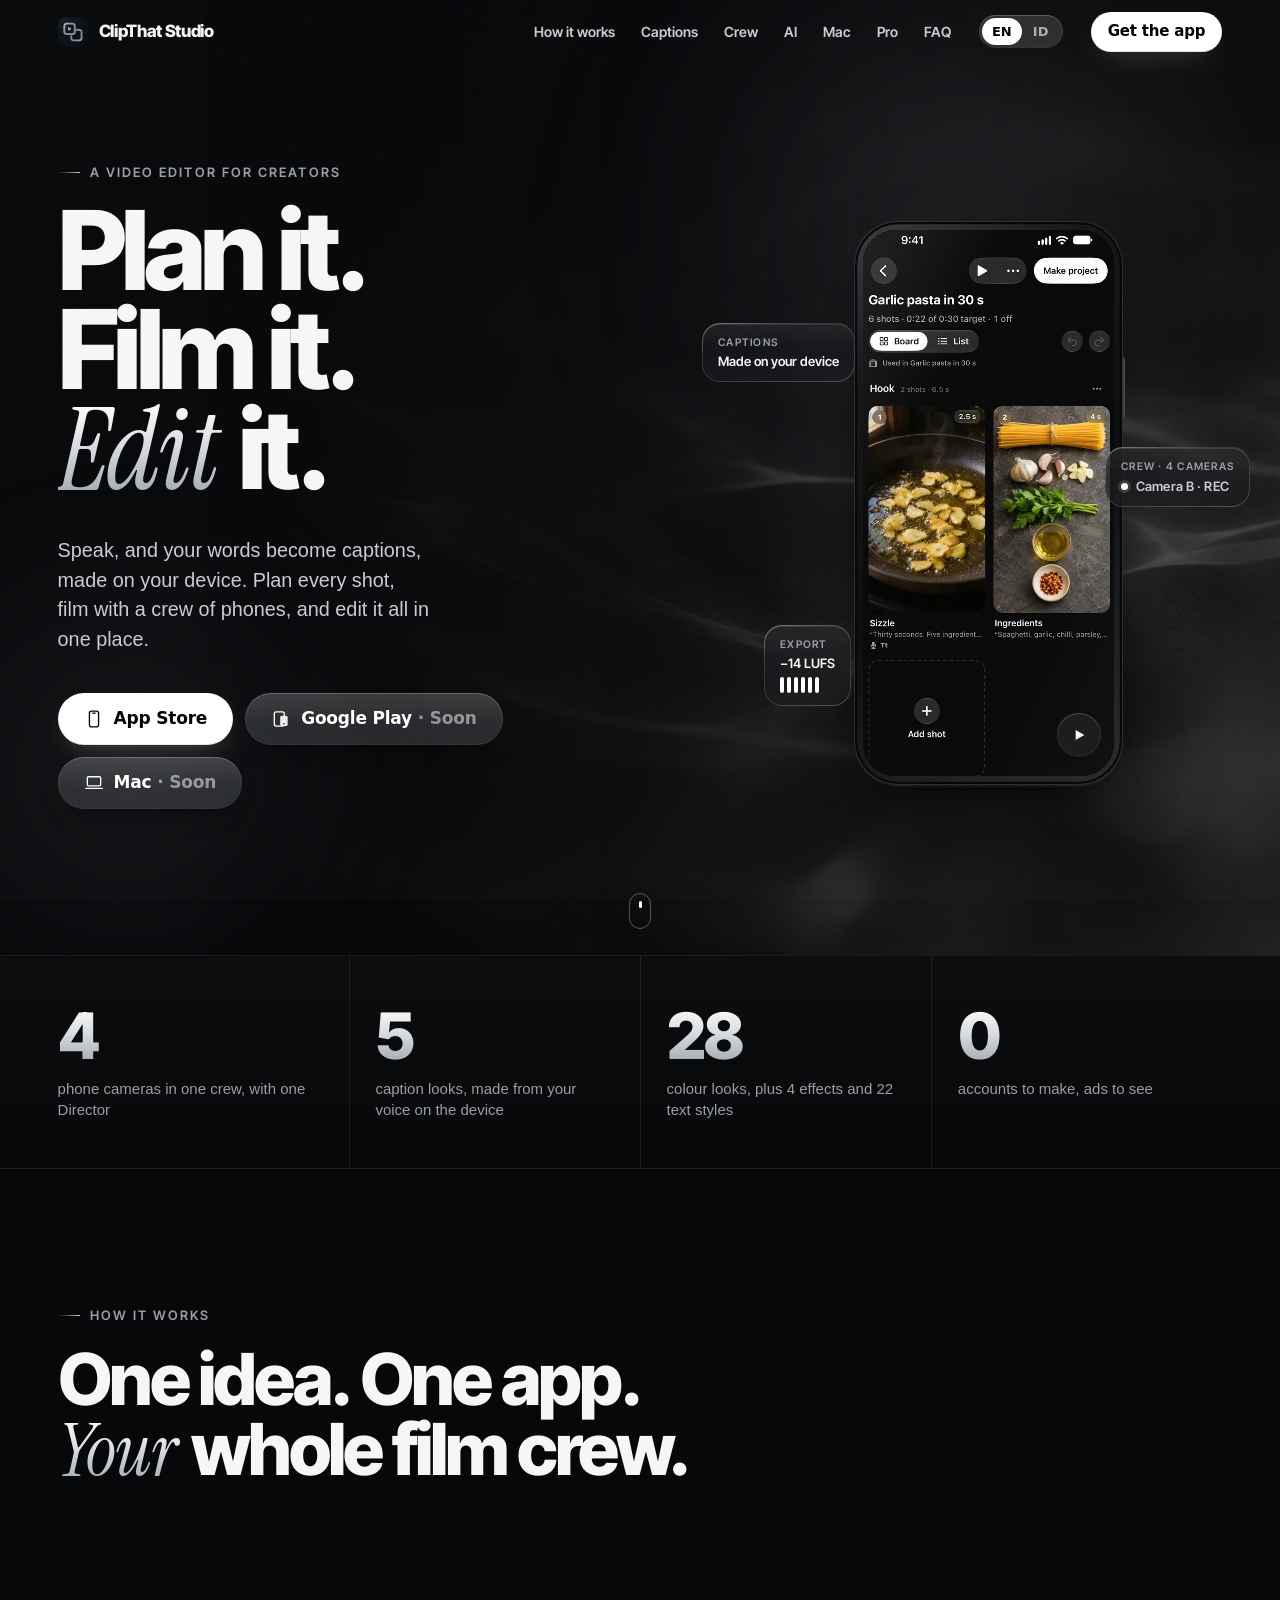
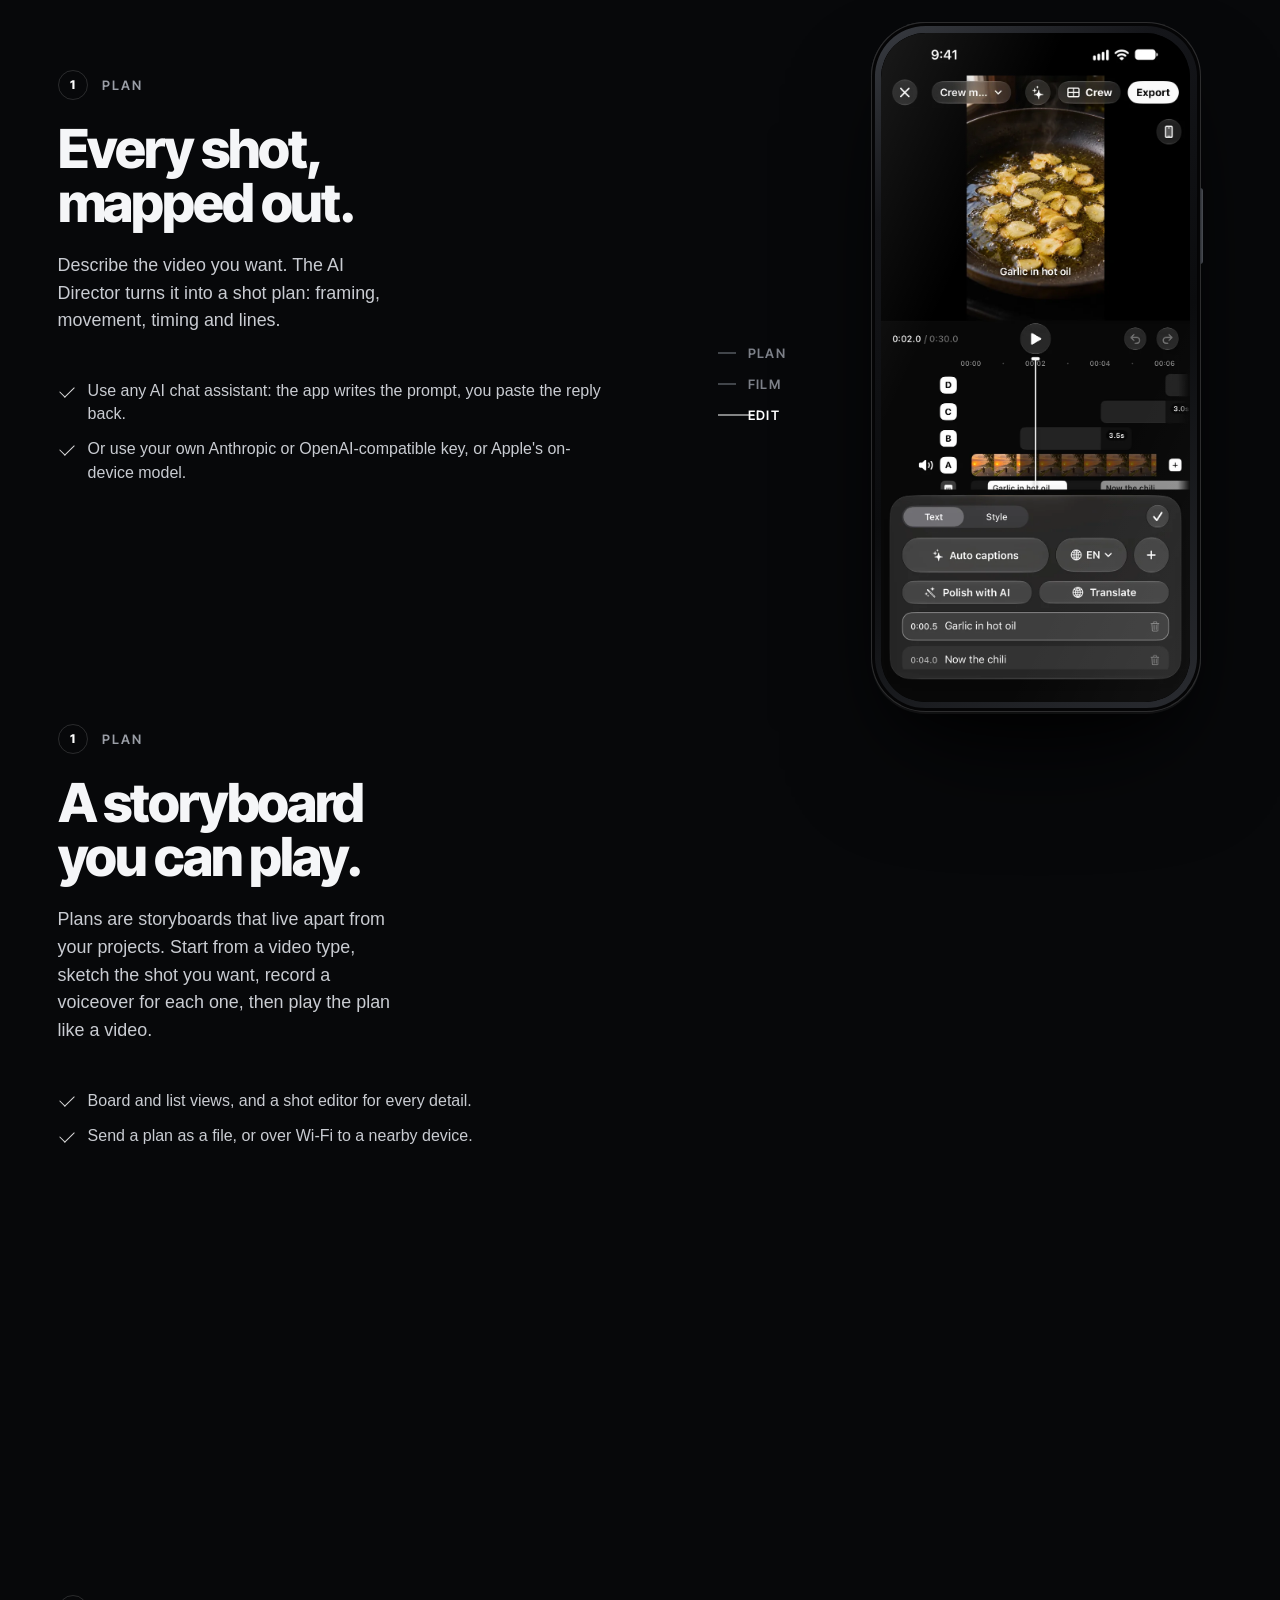
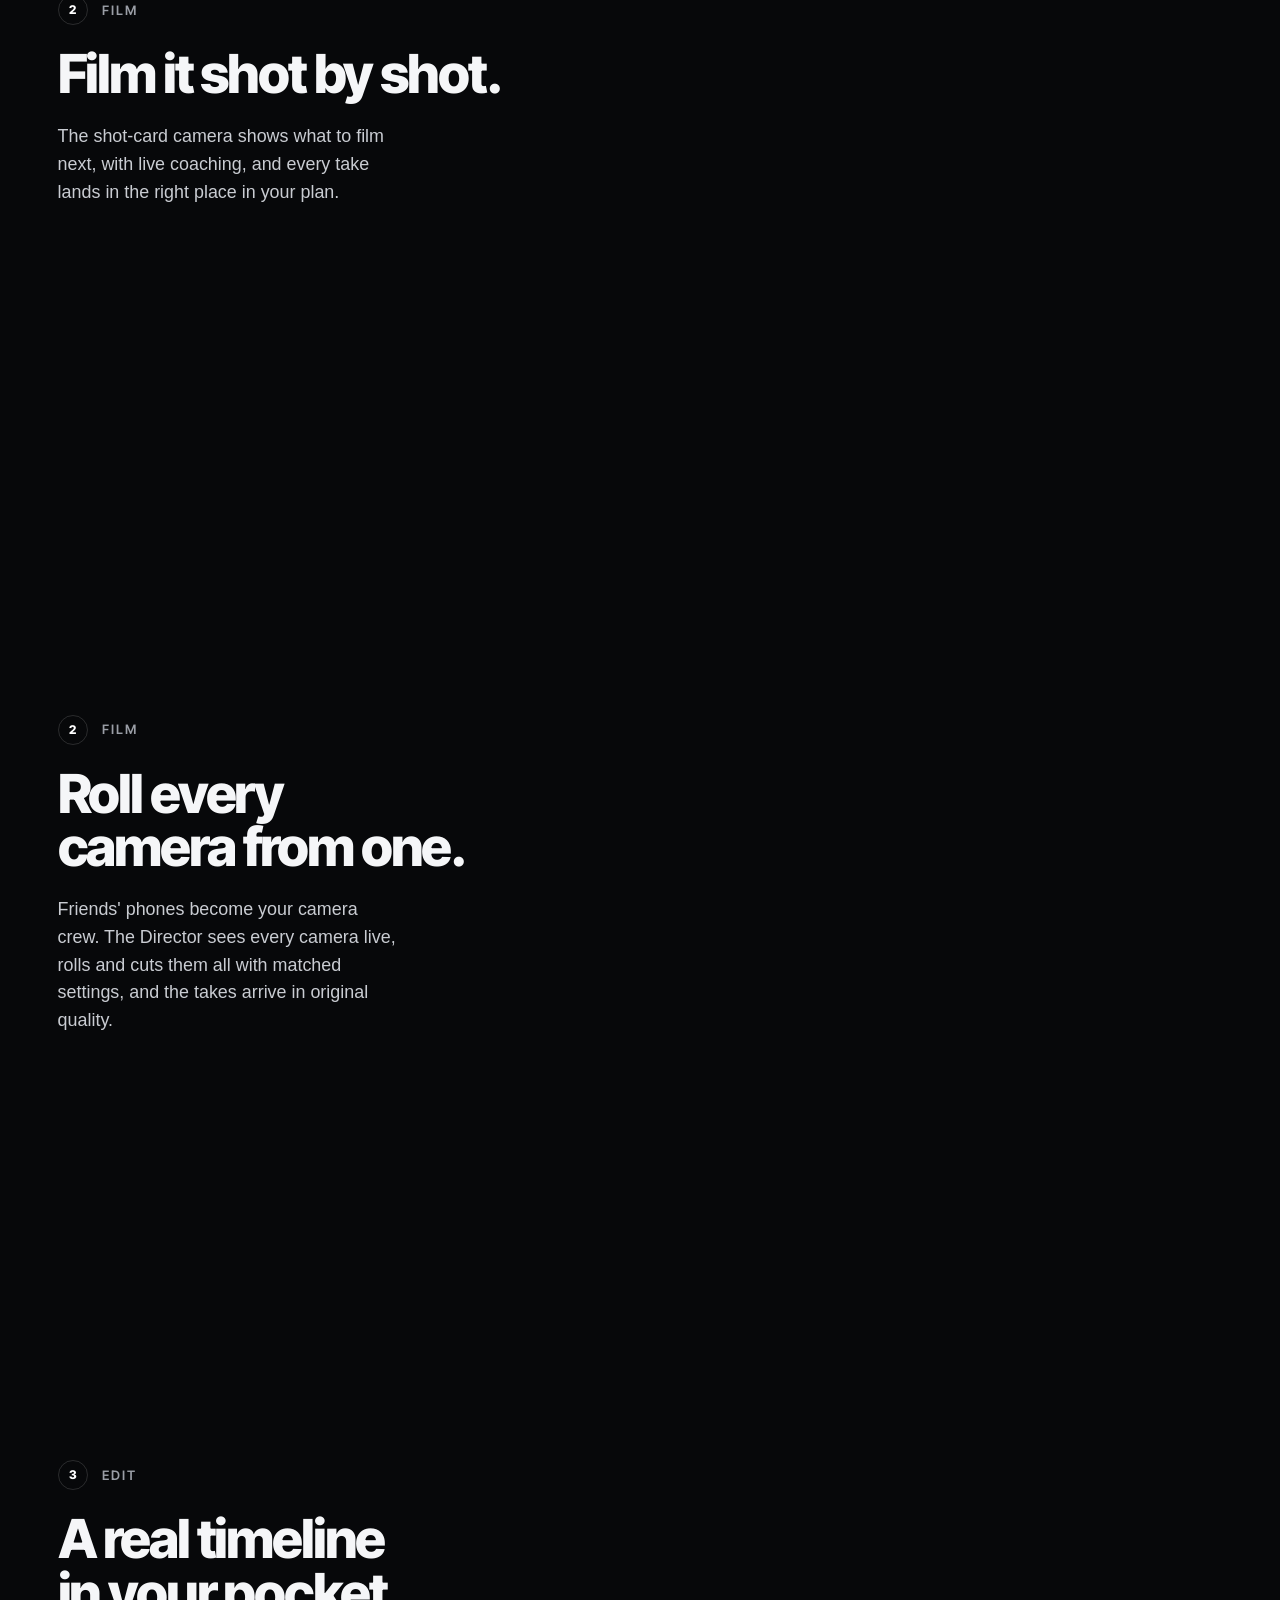
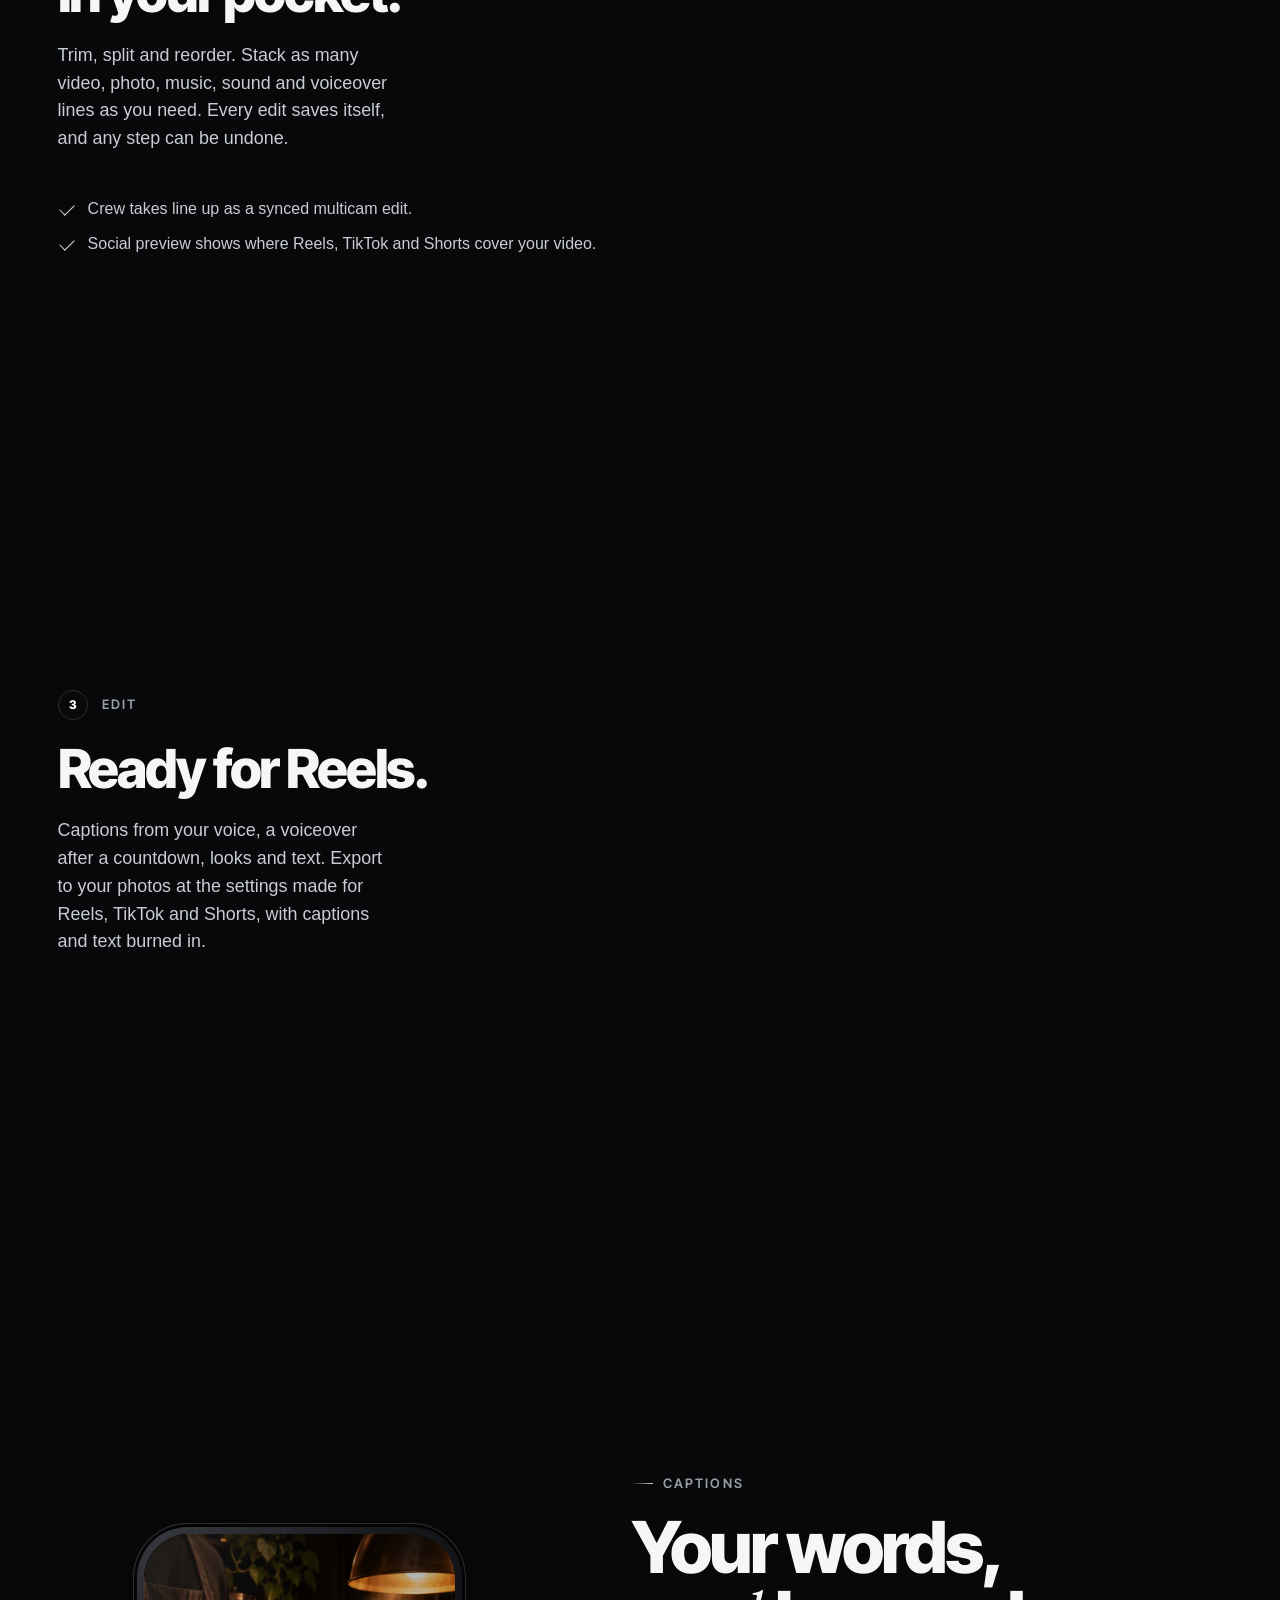
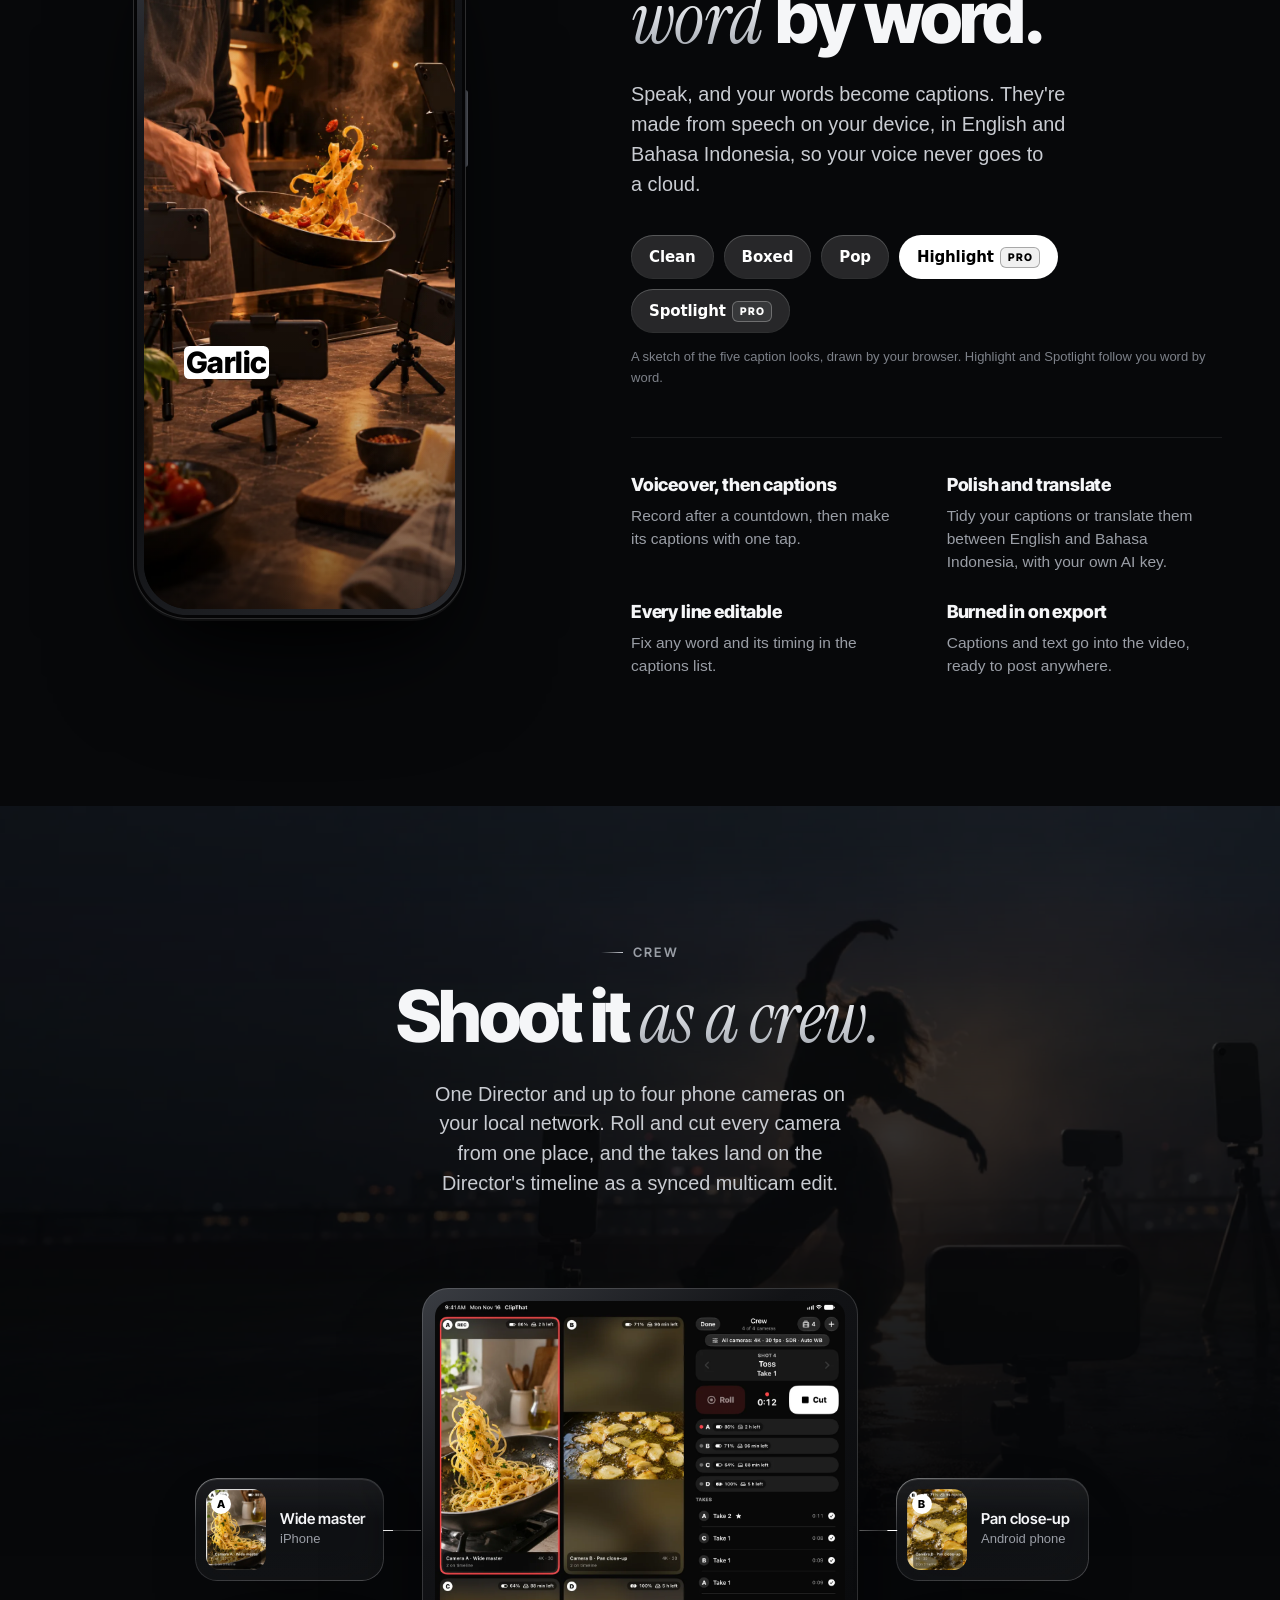
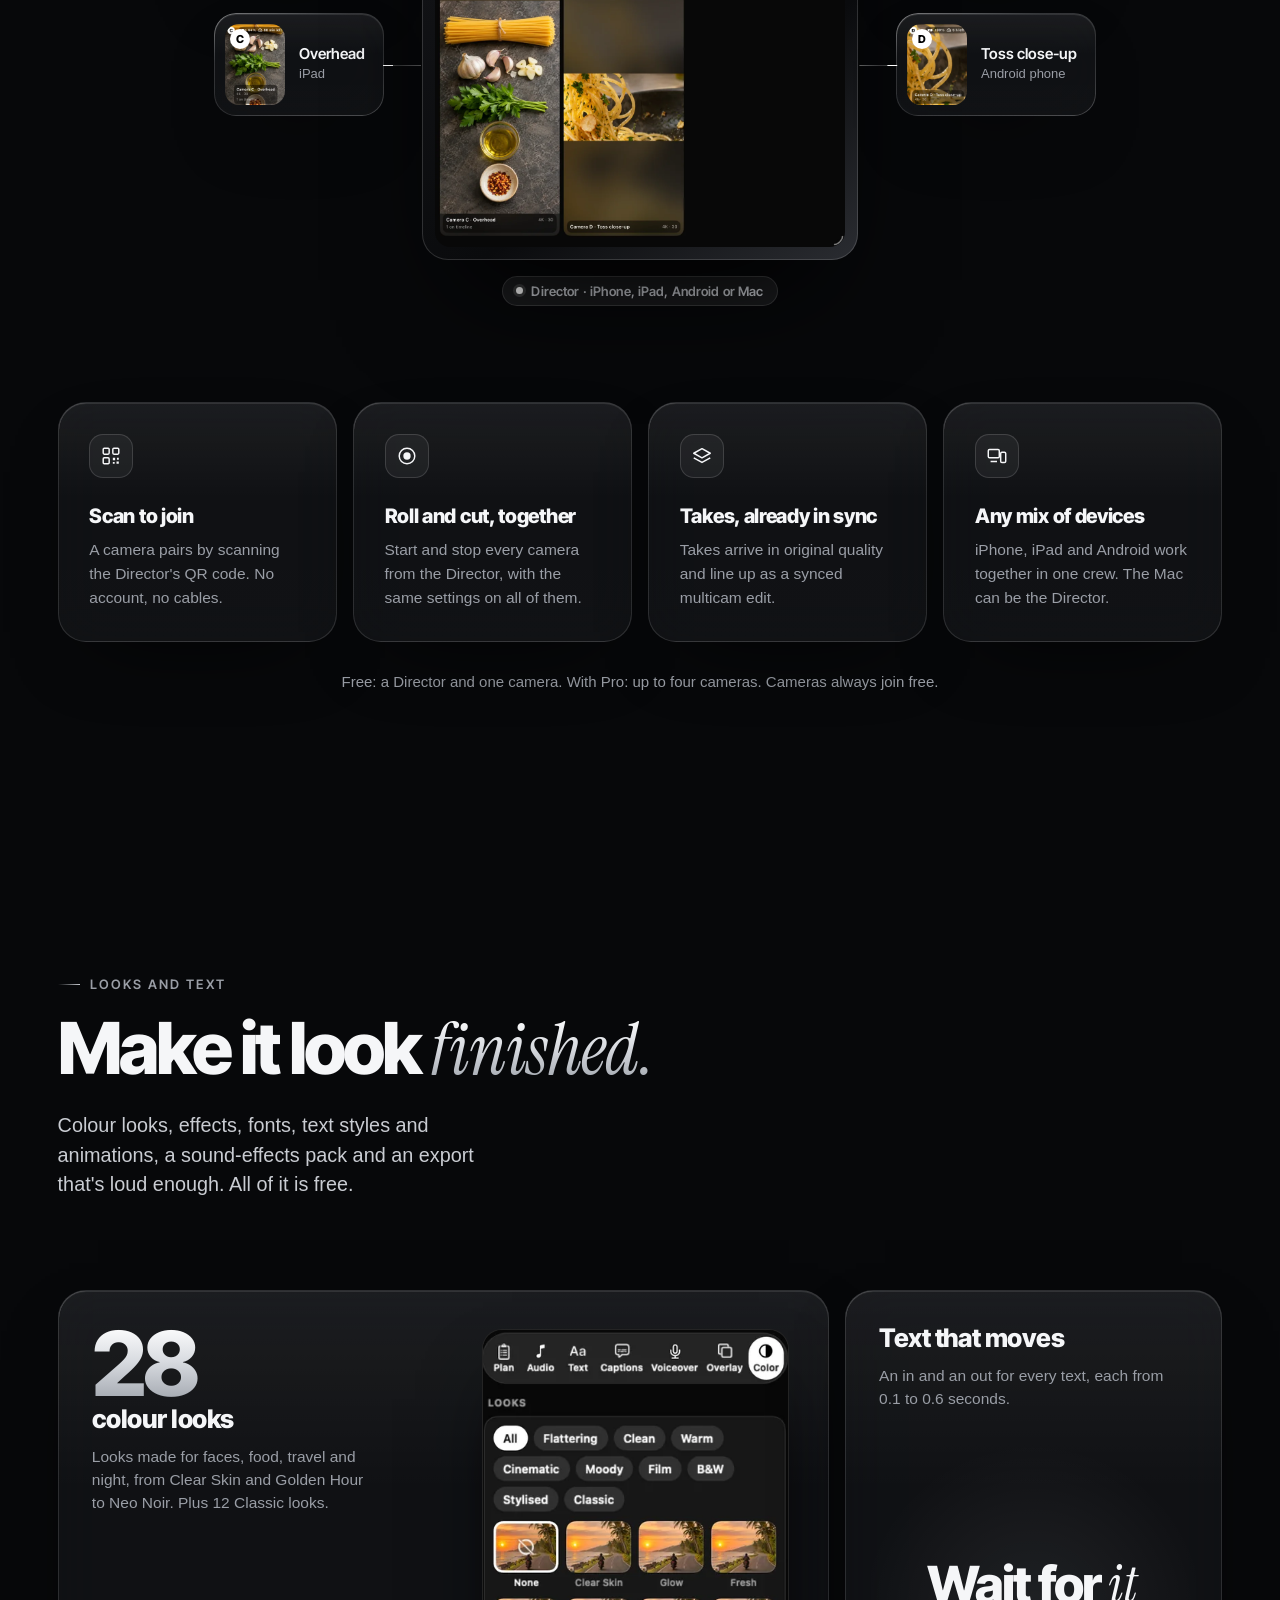
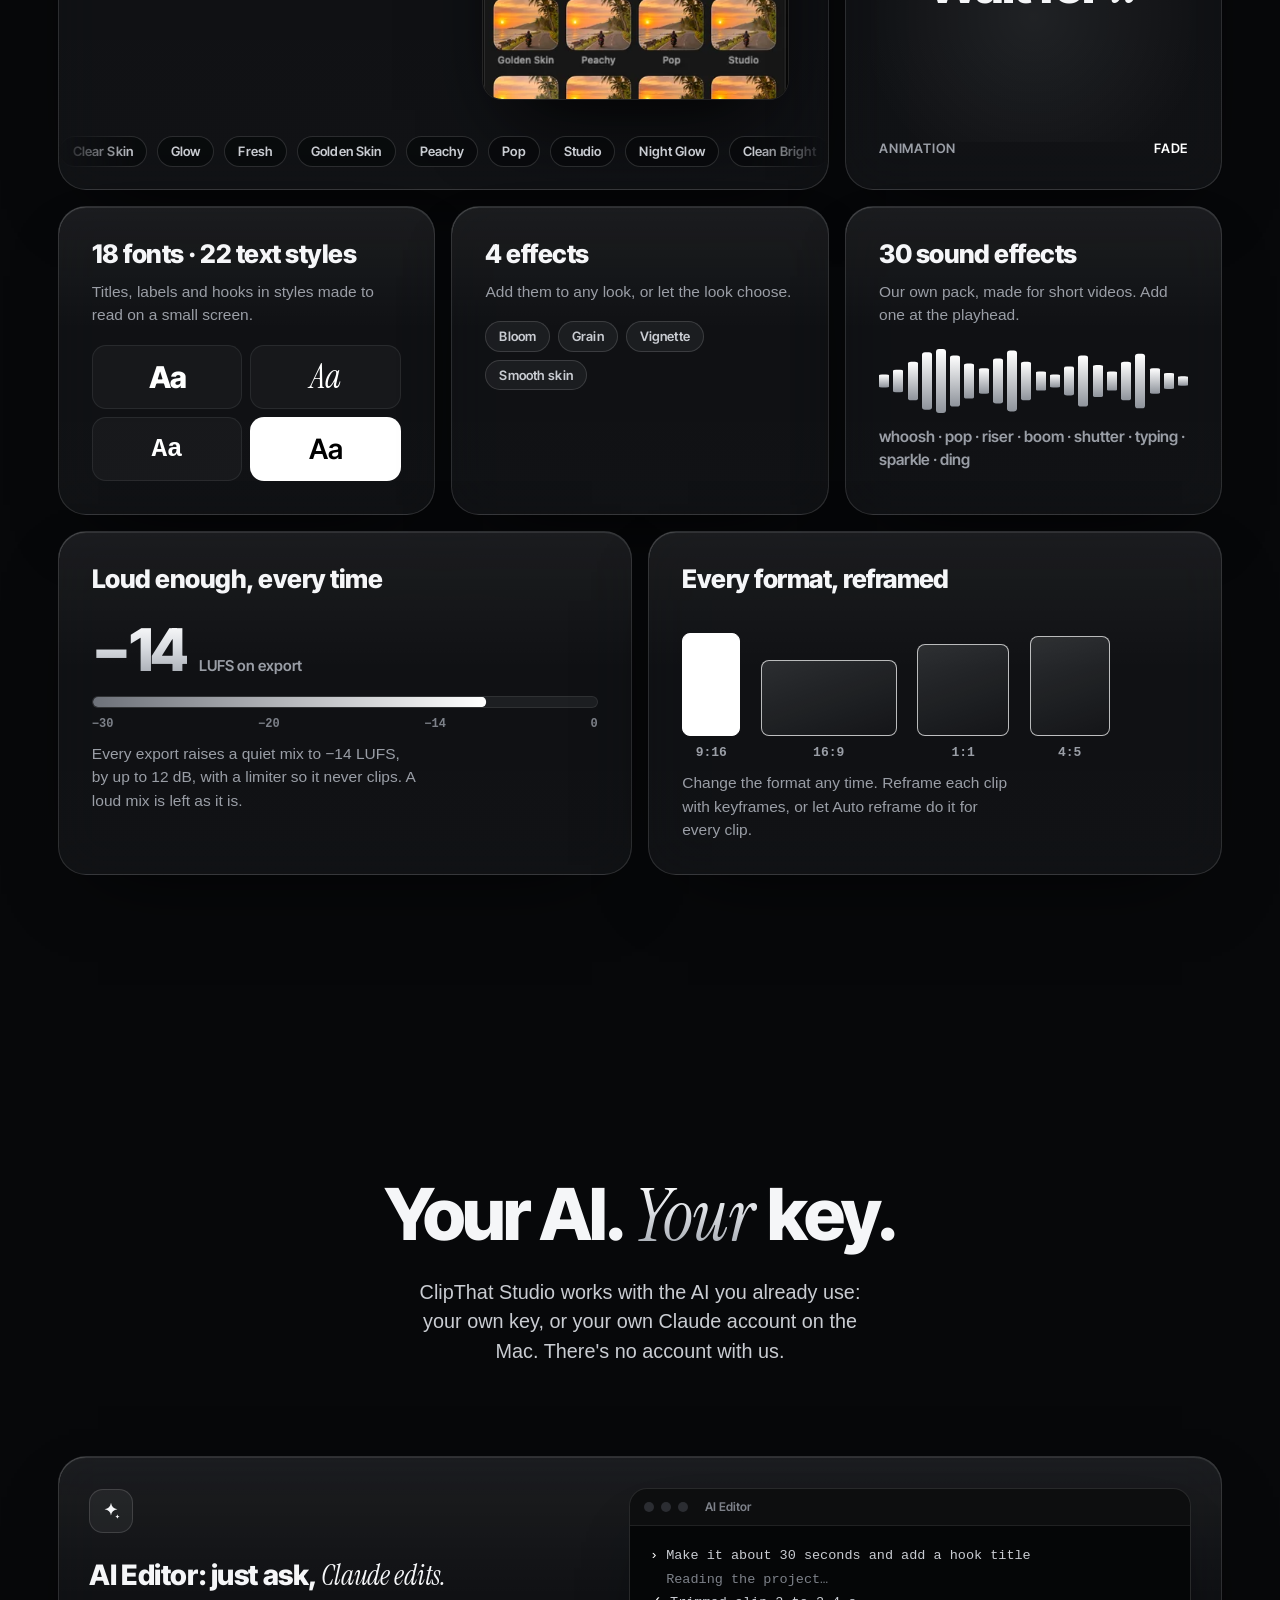
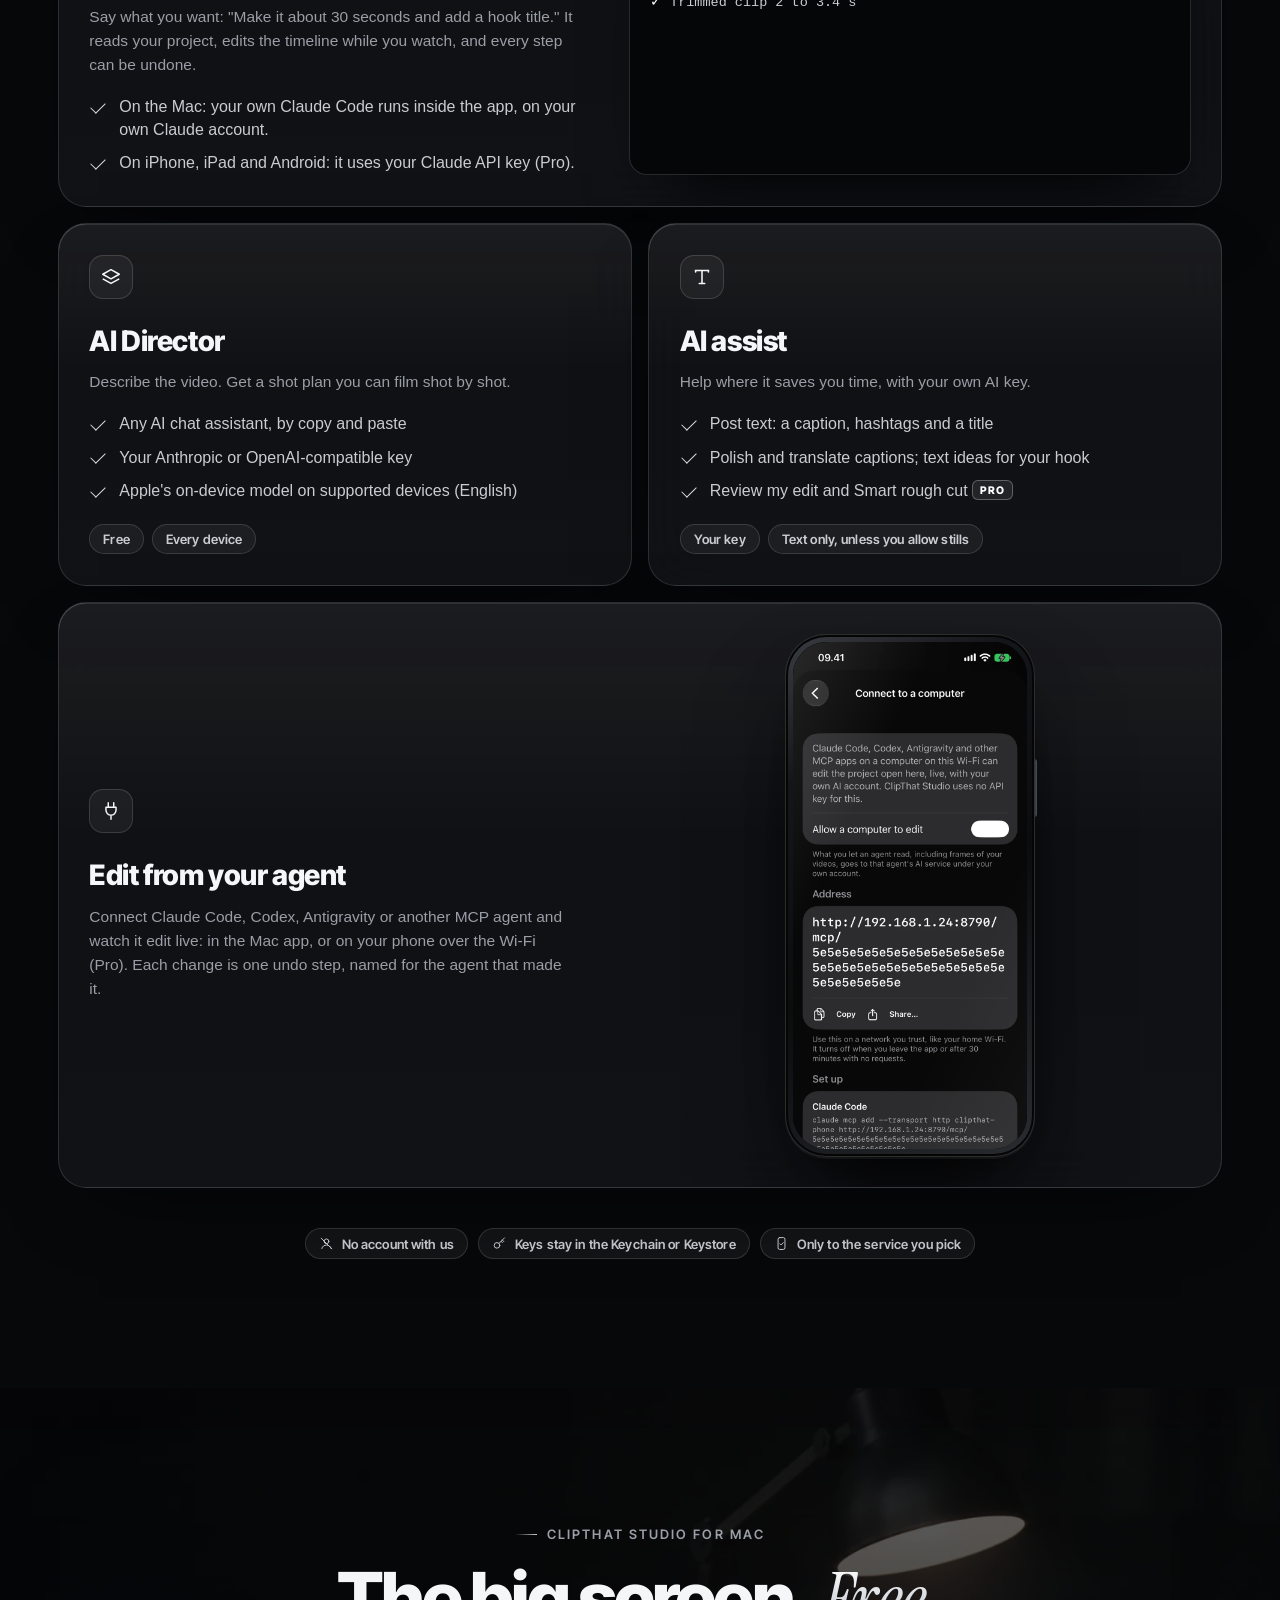
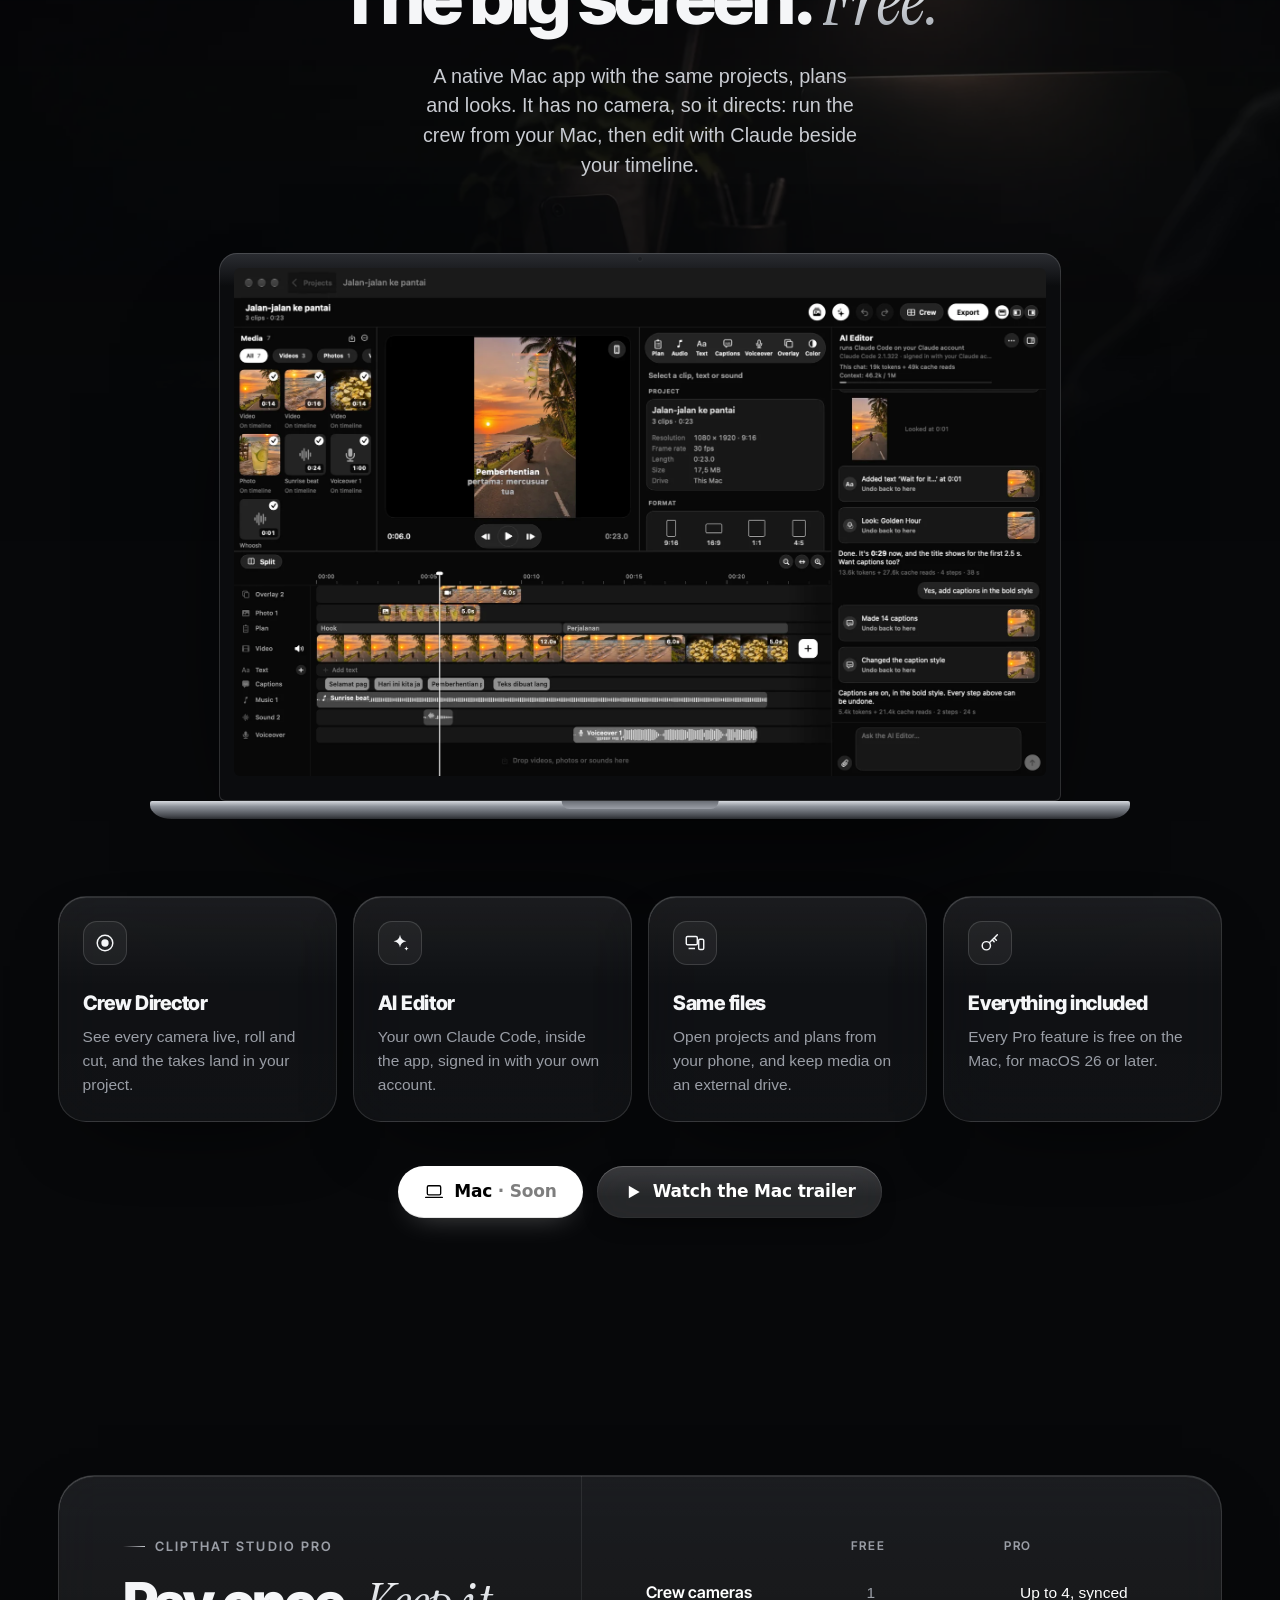
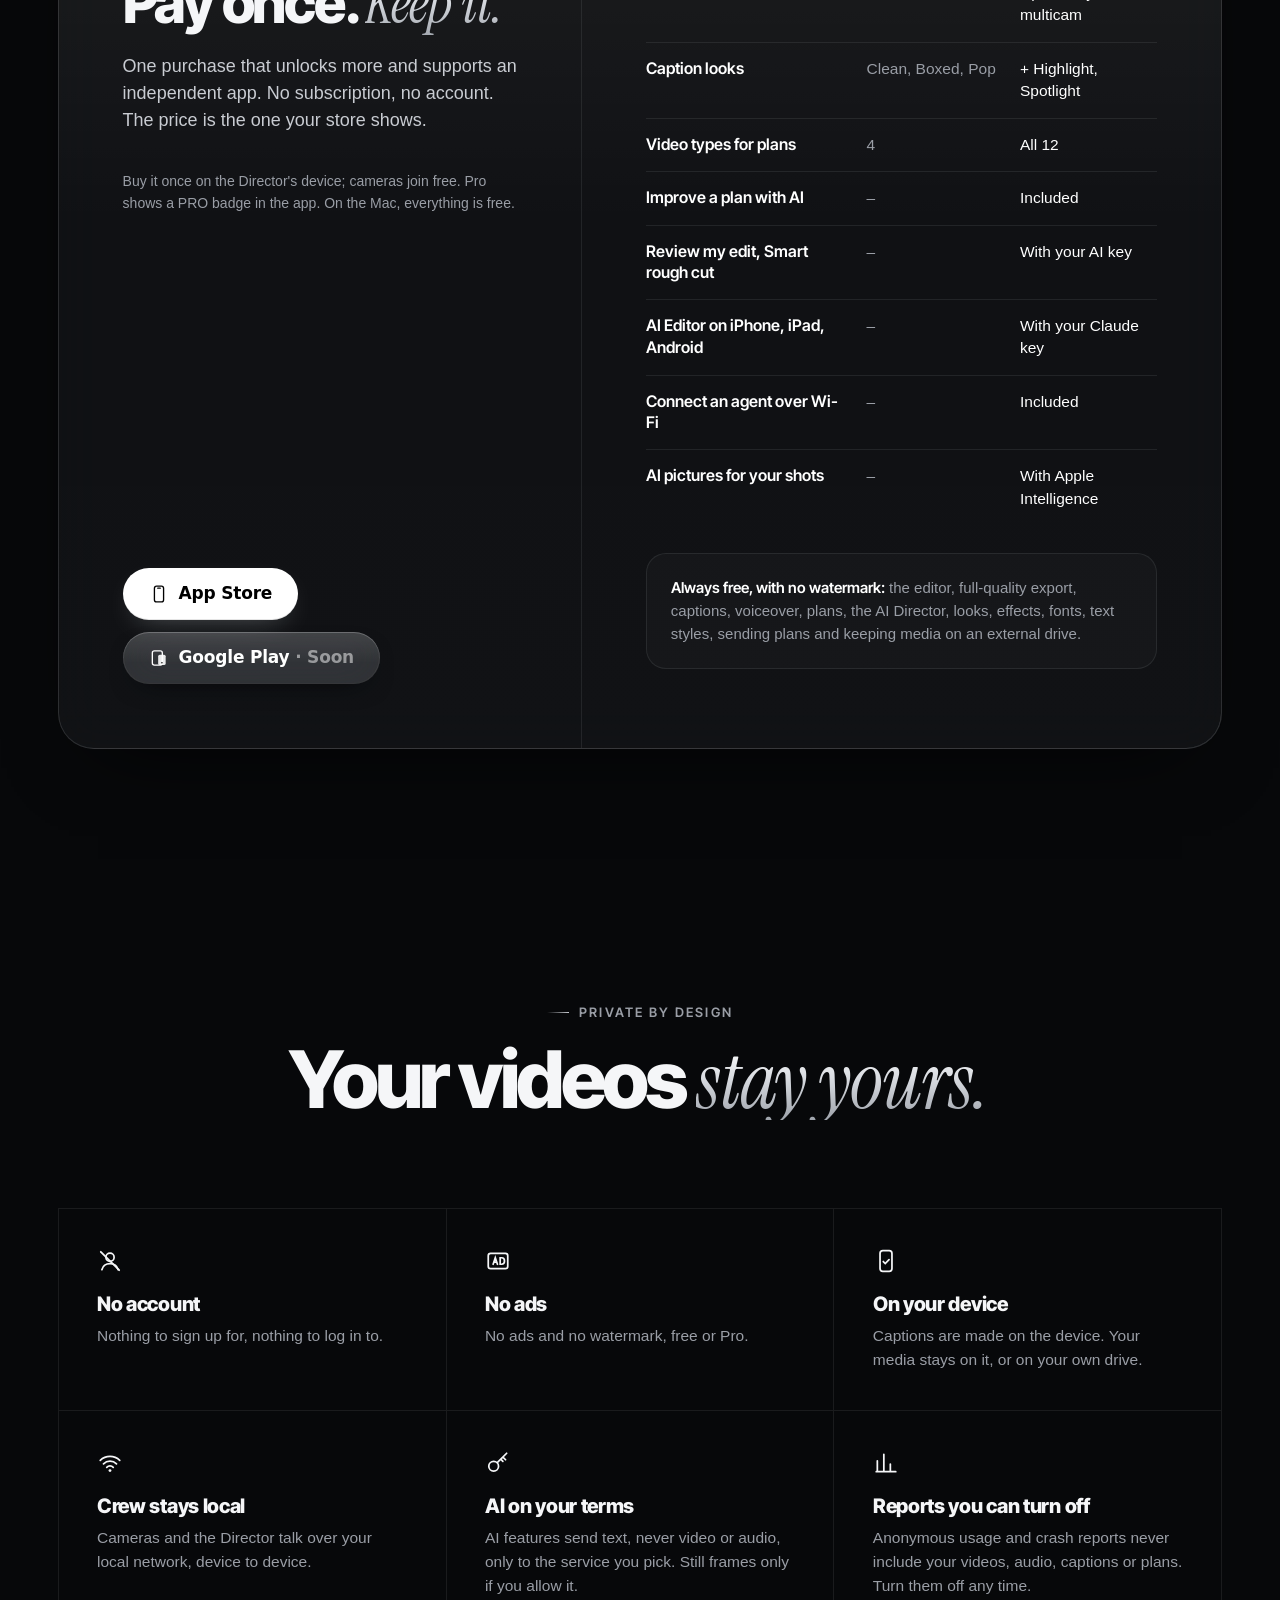
==== commit 11cea64e: "ClipThat Studio: buttons in the app's style; App Store button live (id6832819237) From clipthat-stud" ====
--- a/clipthat/index.html
+++ b/clipthat/index.html
@@ -45,6 +45,8 @@
   "image": "https://sdmv.my.id/clipthat/media/icon-512.png",
   "screenshot": "https://sdmv.my.id/clipthat/media/og-en.jpg",
   "inLanguage": ["en", "id"],
+  "downloadUrl": "https://apps.apple.com/app/id6832819237",
+  "sameAs": ["https://apps.apple.com/app/id6832819237"],
   "publisher": { "@type": "Organization", "name": "SDMV", "email": "hello@sdmv.my.id", "url": "https://sdmv.my.id/" }
 }
 </script>
@@ -117,17 +119,17 @@
       </h1>
       <p class="lede reveal" style="--delay:.35s">Speak, and your words become captions, made on your device. Plan every shot, film with a crew of phones, and edit it all in one place.</p>
       <div class="stores reveal" style="--delay:.45s">
-        <a class="btn btn-primary store-btn is-soon" data-store="appStore" aria-disabled="true">
+        <a class="btn btn-primary store-btn" data-store="appStore" href="https://apps.apple.com/app/id6832819237" rel="noopener">
           <svg aria-hidden="true"><use href="#i-phone"/></svg>
-          <span class="two"><small><span class="get-tag">Download on the</span><span class="soon-tag">Coming soon</span></small><span>App Store</span></span>
+          <span class="lbl"><span class="name">App Store</span><span class="soon-tag">&nbsp;·&nbsp;Soon</span></span>
         </a>
         <a class="btn btn-glass store-btn is-soon" data-store="googlePlay" aria-disabled="true">
           <svg aria-hidden="true"><use href="#i-android"/></svg>
-          <span class="two"><small><span class="get-tag">Get it on</span><span class="soon-tag">Coming soon</span></small><span>Google Play</span></span>
+          <span class="lbl"><span class="name">Google Play</span><span class="soon-tag">&nbsp;·&nbsp;Soon</span></span>
         </a>
         <a class="btn btn-glass store-btn is-soon" data-store="mac" aria-disabled="true">
           <svg aria-hidden="true"><use href="#i-laptop"/></svg>
-          <span class="two"><small><span class="get-tag">Free download</span><span class="soon-tag">Coming soon</span></small><span>for Mac</span></span>
+          <span class="lbl"><span class="name">Mac</span><span class="soon-tag">&nbsp;·&nbsp;Soon</span></span>
         </a>
       </div>
       <ul class="platforms reveal" style="--delay:.55s" aria-label="Platforms">
@@ -488,7 +490,7 @@
     <div class="mac-cta reveal">
       <a class="btn btn-primary store-btn is-soon" data-store="mac" aria-disabled="true">
         <svg aria-hidden="true"><use href="#i-laptop"/></svg>
-        <span class="two"><small><span class="get-tag">Free download</span><span class="soon-tag">Coming soon</span></small><span>for Mac</span></span>
+        <span class="lbl"><span class="name">Mac</span><span class="soon-tag">&nbsp;·&nbsp;Soon</span></span>
       </a>
       <button class="btn btn-glass" type="button" data-dialog="mac-trailer"><svg aria-hidden="true"><use href="#i-play"/></svg>Watch the Mac trailer</button>
     </div>
@@ -505,13 +507,13 @@
         <p class="lede">One purchase that unlocks more and supports an independent app. No subscription, no account. The price is the one your store shows.</p>
         <p class="free-line">Buy it once on the Director's device; cameras join free. Pro shows a PRO badge in the app. On the Mac, everything is free.</p>
         <div class="stores">
-          <a class="btn btn-primary store-btn is-soon" data-store="appStore" aria-disabled="true">
+          <a class="btn btn-primary store-btn" data-store="appStore" href="https://apps.apple.com/app/id6832819237" rel="noopener">
             <svg aria-hidden="true"><use href="#i-phone"/></svg>
-            <span class="two"><small><span class="get-tag">Download on the</span><span class="soon-tag">Coming soon</span></small><span>App Store</span></span>
+            <span class="lbl"><span class="name">App Store</span><span class="soon-tag">&nbsp;·&nbsp;Soon</span></span>
           </a>
           <a class="btn btn-glass store-btn is-soon" data-store="googlePlay" aria-disabled="true">
             <svg aria-hidden="true"><use href="#i-android"/></svg>
-            <span class="two"><small><span class="get-tag">Get it on</span><span class="soon-tag">Coming soon</span></small><span>Google Play</span></span>
+            <span class="lbl"><span class="name">Google Play</span><span class="soon-tag">&nbsp;·&nbsp;Soon</span></span>
           </a>
         </div>
       </div>
@@ -560,7 +562,7 @@
       <p class="eyebrow reveal">Trailer</p>
       <h2 id="trailer-title" class="h2 split">See it <span class="serif silver">in motion.</span></h2>
       <p class="lede reveal" style="margin-top:26px">Plan, film and edit, start to finish in under a minute. Turn the sound on.</p>
-      <p class="reveal" style="margin-top:30px"><button class="text-link" type="button" data-dialog="mac-trailer" style="background:none;border-top:0;border-left:0;border-right:0;cursor:pointer">Watch the Mac trailer <svg width="16" height="16" aria-hidden="true"><use href="#i-arrow"/></svg></button></p>
+      <p class="reveal" style="margin-top:30px"><button class="text-link" type="button" data-dialog="mac-trailer" style="background:none;border:0;padding:0;cursor:pointer">Watch the Mac trailer <svg width="16" height="16" aria-hidden="true"><use href="#i-arrow"/></svg></button></p>
     </div>
     <div class="player reveal-scale" id="trailer-player">
       <div class="phone">
@@ -583,17 +585,17 @@
       <img class="icon" src="media/icon-192.png" alt="ClipThat Studio app icon" width="96" height="96" loading="lazy">
       <h2 id="get-title" class="h2">Make the video <span class="serif silver">you planned.</span></h2>
       <div class="stores">
-        <a class="btn btn-primary store-btn is-soon" data-store="appStore" aria-disabled="true">
+        <a class="btn btn-primary store-btn" data-store="appStore" href="https://apps.apple.com/app/id6832819237" rel="noopener">
           <svg aria-hidden="true"><use href="#i-phone"/></svg>
-          <span class="two"><small><span class="get-tag">Download on the</span><span class="soon-tag">Coming soon</span></small><span>App Store</span></span>
+          <span class="lbl"><span class="name">App Store</span><span class="soon-tag">&nbsp;·&nbsp;Soon</span></span>
         </a>
         <a class="btn btn-glass store-btn is-soon" data-store="googlePlay" aria-disabled="true">
           <svg aria-hidden="true"><use href="#i-android"/></svg>
-          <span class="two"><small><span class="get-tag">Get it on</span><span class="soon-tag">Coming soon</span></small><span>Google Play</span></span>
+          <span class="lbl"><span class="name">Google Play</span><span class="soon-tag">&nbsp;·&nbsp;Soon</span></span>
         </a>
         <a class="btn btn-glass store-btn is-soon" data-store="mac" aria-disabled="true">
           <svg aria-hidden="true"><use href="#i-laptop"/></svg>
-          <span class="two"><small><span class="get-tag">Free download</span><span class="soon-tag">Coming soon</span></small><span>for Mac</span></span>
+          <span class="lbl"><span class="name">Mac</span><span class="soon-tag">&nbsp;·&nbsp;Soon</span></span>
         </a>
       </div>
       <div class="beta" hidden>
--- a/clipthat/site.css
+++ b/clipthat/site.css
@@ -39,6 +39,13 @@
   --glass-edge: rgba(255, 255, 255, 0.12);
   --glass-hi: rgba(255, 255, 255, 0.22);
   --silver: linear-gradient(180deg, #ffffff 0%, #d9dce1 45%, #9ea3ab 100%);
+  /* Buttons use the system UI font, as the app does (SF Pro on Apple devices). */
+  --ui: -apple-system, BlinkMacSystemFont, "SF Pro Text", "SF Pro Display", system-ui, "Segoe UI", Roboto, "Helvetica Neue", Arial, sans-serif;
+  /* The app's dark Liquid Glass (Theme.swift: monochrome; glass reads ~15 % white over black). */
+  --glass-bg: rgba(255, 255, 255, 0.13);
+  --glass-bg-hover: rgba(255, 255, 255, 0.18);
+  --glass-over-media: rgba(38, 38, 42, 0.58);
+  --glass-rim: inset 0 0 0 1px rgba(255, 255, 255, 0.07), inset 0 1px 0 rgba(255, 255, 255, 0.16), inset 0 -1px 0 rgba(0, 0, 0, 0.22);
   --display: "Inter Tight", "SF Pro Display", -apple-system, "Segoe UI", Roboto, "Helvetica Neue", Arial, sans-serif;
   --serif: "Instrument Serif", "Iowan Old Style", "Times New Roman", serif;
   --body: -apple-system, BlinkMacSystemFont, "SF Pro Text", "Segoe UI", Roboto, "Helvetica Neue", Arial, sans-serif;
@@ -251,48 +258,85 @@
   vertical-align: 0.2em;
 }
 
-/* ---------- Buttons ---------- */
+/* ---------- Buttons: the app's own (white glassProminent, dark glass, 44 px glass circles) ---------- */
 
 .btn {
-  --h: 54px;
-  position: relative;
+  --h: 52px;
+  position: relative;
+  isolation: isolate;
   display: inline-flex;
   align-items: center;
   justify-content: center;
-  gap: 12px;
+  gap: 10px;
   min-height: var(--h);
-  padding: 0 24px 0 20px;
+  padding: 0 26px;
+  border: 0;
   border-radius: 999px;
-  border: 1px solid transparent;
   text-decoration: none;
-  font: 600 16px/1.1 var(--display);
-  letter-spacing: -0.005em;
+  font: 600 17px/1.15 var(--ui);
+  letter-spacing: -0.012em;
   cursor: pointer;
-  transition: transform 0.35s var(--ease), background-color 0.25s, border-color 0.25s, opacity 0.25s;
   white-space: nowrap;
-}
-.btn:active { transform: scale(0.98); }
-.btn-primary { background: #fff; color: #050506; }
-.btn-primary:hover { background: #e9eaee; }
+  -webkit-tap-highlight-color: transparent;
+  transition: transform 0.3s var(--ease), opacity 0.2s, background-color 0.2s, box-shadow 0.2s;
+}
+/* Pressed: dims a little and shrinks to 98 %, as the app's press style. */
+.btn:active { transform: scale(0.98); opacity: 0.75; }
+.btn:focus-visible { outline: 2px solid #fff; outline-offset: 3px; }
+.btn-primary {
+  background: #fff;
+  color: #000;
+  box-shadow: inset 0 -1px 0 rgba(0, 0, 0, 0.1), 0 10px 30px -14px rgba(255, 255, 255, 0.35);
+}
+.btn-primary:hover { background: #ededf0; }
 .btn-glass {
-  background: rgba(255, 255, 255, 0.06);
-  border-color: var(--line-2);
+  background: var(--glass-bg);
   color: #fff;
-  -webkit-backdrop-filter: blur(16px);
-  backdrop-filter: blur(16px);
-}
-.btn-glass:hover { background: rgba(255, 255, 255, 0.1); border-color: rgba(255, 255, 255, 0.24); }
-.btn svg { width: 22px; height: 22px; flex: none; }
-.btn .two { display: flex; flex-direction: column; align-items: flex-start; gap: 3px; text-align: left; }
-.btn .two small { font: 600 11px/1 var(--display); letter-spacing: 0.06em; text-transform: uppercase; opacity: 0.62; }
-.btn .two span { font-size: 17px; }
-
-.store-btn.is-soon { cursor: default; }
-.store-btn.is-soon:active { transform: none; }
-.btn-primary.is-soon { background: rgba(255, 255, 255, 0.9); }
+  box-shadow: var(--glass-rim), 0 10px 28px -16px rgba(0, 0, 0, 0.9);
+  -webkit-backdrop-filter: blur(20px) saturate(160%);
+  backdrop-filter: blur(20px) saturate(160%);
+}
+/* the glass's soft top sheen */
+.btn-glass::before {
+  content: "";
+  position: absolute;
+  z-index: -1;
+  inset: 0;
+  border-radius: inherit;
+  background: linear-gradient(180deg, rgba(255, 255, 255, 0.09), rgba(255, 255, 255, 0) 60%);
+  pointer-events: none;
+}
+.btn-glass:hover { background: var(--glass-bg-hover); }
+.btn svg { width: 20px; height: 20px; flex: none; }
+
+/* Store buttons: one line, "App Store · Soon", like the app's "Get Pro · <price>". */
+.btn .lbl { display: inline-flex; align-items: baseline; }
+.btn .soon-tag { opacity: 0.5; }
 .store-btn .soon-tag { display: none; }
 .store-btn.is-soon .soon-tag { display: inline; }
-.store-btn.is-soon .get-tag { display: none; }
+.store-btn.is-soon { cursor: default; }
+.store-btn.is-soon:active { transform: none; opacity: 1; }
+
+/* 44 px glass circle for icon-only controls (the app's back, flip and close buttons). */
+.icon-glass {
+  width: 44px;
+  height: 44px;
+  display: grid;
+  place-items: center;
+  border: 0;
+  border-radius: 50%;
+  color: #fff;
+  background: var(--glass-over-media);
+  box-shadow: var(--glass-rim), 0 8px 22px -10px rgba(0, 0, 0, 0.8);
+  -webkit-backdrop-filter: blur(20px) saturate(160%);
+  backdrop-filter: blur(20px) saturate(160%);
+  cursor: pointer;
+  -webkit-tap-highlight-color: transparent;
+  transition: transform 0.3s var(--ease), opacity 0.2s, background-color 0.2s;
+}
+.icon-glass:hover { background: rgba(58, 58, 64, 0.66); }
+.icon-glass:active { transform: scale(0.94); opacity: 0.75; }
+.icon-glass svg { width: 17px; height: 17px; }
 
 .stores {
   display: flex;
@@ -303,15 +347,16 @@
 .text-link {
   display: inline-flex;
   align-items: center;
-  gap: 8px;
-  font: 600 16px/1.2 var(--display);
+  gap: 6px;
+  font: 600 17px/1.2 var(--ui);
+  letter-spacing: -0.012em;
   color: #fff;
   text-decoration: none;
-  border-bottom: 1px solid rgba(255, 255, 255, 0.3);
-  padding-bottom: 3px;
-  transition: border-color 0.25s;
-}
-.text-link:hover { border-color: #fff; }
+  transition: opacity 0.2s;
+}
+.text-link:hover { opacity: 0.7; }
+.text-link svg { transition: transform 0.3s var(--ease); }
+.text-link:hover svg { transform: translateX(3px); }
 
 /* ---------- Nav ---------- */
 
@@ -358,21 +403,24 @@
   display: inline-flex;
   padding: 3px;
   border-radius: 999px;
-  border: 1px solid var(--line-2);
-  background: rgba(255, 255, 255, 0.04);
+  background: var(--glass-bg);
+  box-shadow: var(--glass-rim);
+  -webkit-backdrop-filter: blur(20px) saturate(160%);
+  backdrop-filter: blur(20px) saturate(160%);
 }
 .lang a {
-  min-width: 36px;
-  padding: 6px 9px;
+  min-width: 38px;
+  padding: 7px 10px;
   border-radius: 999px;
   text-align: center;
-  font: 600 12.5px/1 var(--display);
-  letter-spacing: 0.04em;
-  color: var(--muted);
+  font: 600 13px/1 var(--ui);
+  color: rgba(255, 255, 255, 0.62);
   text-decoration: none;
-}
+  transition: color 0.2s, background-color 0.2s;
+}
+.lang a:hover { color: #fff; }
 .lang a[aria-current="true"] { background: #fff; color: #000; }
-.nav .btn { --h: 38px; padding: 0 16px; font-size: 14px; }
+.nav .btn { --h: 40px; padding: 0 17px; font-size: 15px; }
 
 @media (max-width: 1060px) {
   .nav-links { display: none; }
@@ -664,15 +712,17 @@
   z-index: 6;
   right: 8%;
   bottom: 5%;
-  width: 40px;
-  height: 40px;
+  width: 44px;
+  height: 44px;
   display: grid;
   place-items: center;
   border-radius: 50%;
-  border: 1px solid rgba(255, 255, 255, 0.24);
-  background: rgba(10, 11, 13, 0.55);
-  -webkit-backdrop-filter: blur(12px);
-  backdrop-filter: blur(12px);
+  border: 0;
+  color: #fff;
+  background: var(--glass-over-media);
+  box-shadow: var(--glass-rim), 0 8px 22px -10px rgba(0, 0, 0, 0.8);
+  -webkit-backdrop-filter: blur(20px) saturate(160%);
+  backdrop-filter: blur(20px) saturate(160%);
   cursor: pointer;
 }
 .media-toggle svg { width: 16px; height: 16px; }
@@ -904,18 +954,23 @@
   margin-top: 36px;
 }
 .looks-picker button {
+  position: relative;
   min-height: 44px;
   padding: 0 18px;
+  border: 0;
   border-radius: 999px;
-  border: 1px solid var(--line-2);
-  background: rgba(255, 255, 255, 0.04);
-  font: 600 15px/1 var(--display);
-  color: var(--ink-2);
+  background: var(--glass-bg);
+  box-shadow: var(--glass-rim);
+  font: 600 15px/1 var(--ui);
+  letter-spacing: -0.008em;
+  color: #fff;
   cursor: pointer;
-  transition: background-color 0.25s, color 0.25s, border-color 0.25s;
-}
-.looks-picker button:hover { border-color: rgba(255, 255, 255, 0.3); color: #fff; }
-.looks-picker button[aria-pressed="true"] { background: #fff; color: #000; border-color: #fff; }
+  -webkit-tap-highlight-color: transparent;
+  transition: transform 0.3s var(--ease), background-color 0.2s, color 0.2s, opacity 0.2s;
+}
+.looks-picker button:hover { background: var(--glass-bg-hover); }
+.looks-picker button:active { transform: scale(0.98); opacity: 0.75; }
+.looks-picker button[aria-pressed="true"] { background: #fff; color: #000; box-shadow: none; }
 .looks-picker .pro-badge { margin-left: 6px; vertical-align: 0.1em; }
 .looks-picker button[aria-pressed="true"] .pro-badge { color: #000; border-color: rgba(0, 0, 0, 0.3); background: rgba(0, 0, 0, 0.06); }
 .demo-note { margin-top: 14px; font-size: 13px; color: var(--faint); }
@@ -1411,12 +1466,15 @@
   display: grid;
   place-items: center;
   border-radius: 50%;
-  background: rgba(255, 255, 255, 0.92);
-  color: #000;
-  box-shadow: 0 20px 50px -10px rgba(0, 0, 0, 0.8), 0 0 0 10px rgba(255, 255, 255, 0.12);
-  transition: transform 0.4s var(--ease);
-}
-.play-btn:hover .disc { transform: scale(1.06); }
+  color: #fff;
+  background: var(--glass-over-media);
+  box-shadow: var(--glass-rim), 0 20px 50px -12px rgba(0, 0, 0, 0.85);
+  -webkit-backdrop-filter: blur(22px) saturate(160%);
+  backdrop-filter: blur(22px) saturate(160%);
+  transition: transform 0.4s var(--ease), background-color 0.2s;
+}
+.play-btn:hover .disc { transform: scale(1.06); background: rgba(58, 58, 64, 0.66); }
+.play-btn:active .disc { transform: scale(0.96); }
 .play-btn svg { width: 26px; height: 26px; margin-left: 4px; }
 .play-btn .lbl {
   position: absolute;
@@ -1424,7 +1482,7 @@
   left: 0;
   right: 0;
   text-align: center;
-  font: 600 14px/1 var(--display);
+  font: 600 15px/1 var(--ui);
   color: #fff;
 }
 .player.is-playing .play-btn { display: none; }
@@ -1447,13 +1505,17 @@
   z-index: 2;
   top: 12px;
   right: 12px;
-  width: 40px;
-  height: 40px;
+  width: 44px;
+  height: 44px;
   display: grid;
   place-items: center;
   border-radius: 50%;
-  border: 1px solid rgba(255, 255, 255, 0.25);
-  background: rgba(0, 0, 0, 0.55);
+  border: 0;
+  color: #fff;
+  background: var(--glass-over-media);
+  box-shadow: var(--glass-rim), 0 8px 22px -10px rgba(0, 0, 0, 0.8);
+  -webkit-backdrop-filter: blur(20px) saturate(160%);
+  backdrop-filter: blur(20px) saturate(160%);
   cursor: pointer;
 }
 .vdialog .close svg { width: 16px; height: 16px; }
@@ -1633,7 +1695,7 @@
   .hero h1 { font-size: clamp(46px, 14.5vw, 76px); }
   .hero .lede { margin: 26px 0 30px; }
   .stores { flex-direction: column; align-items: stretch; }
-  .stores .btn { justify-content: flex-start; }
+  .stores .btn { justify-content: center; }
   .float.f1 { display: none; }
   .float.f2 { right: -2%; top: 58%; }
   .float.f3 { display: none; }
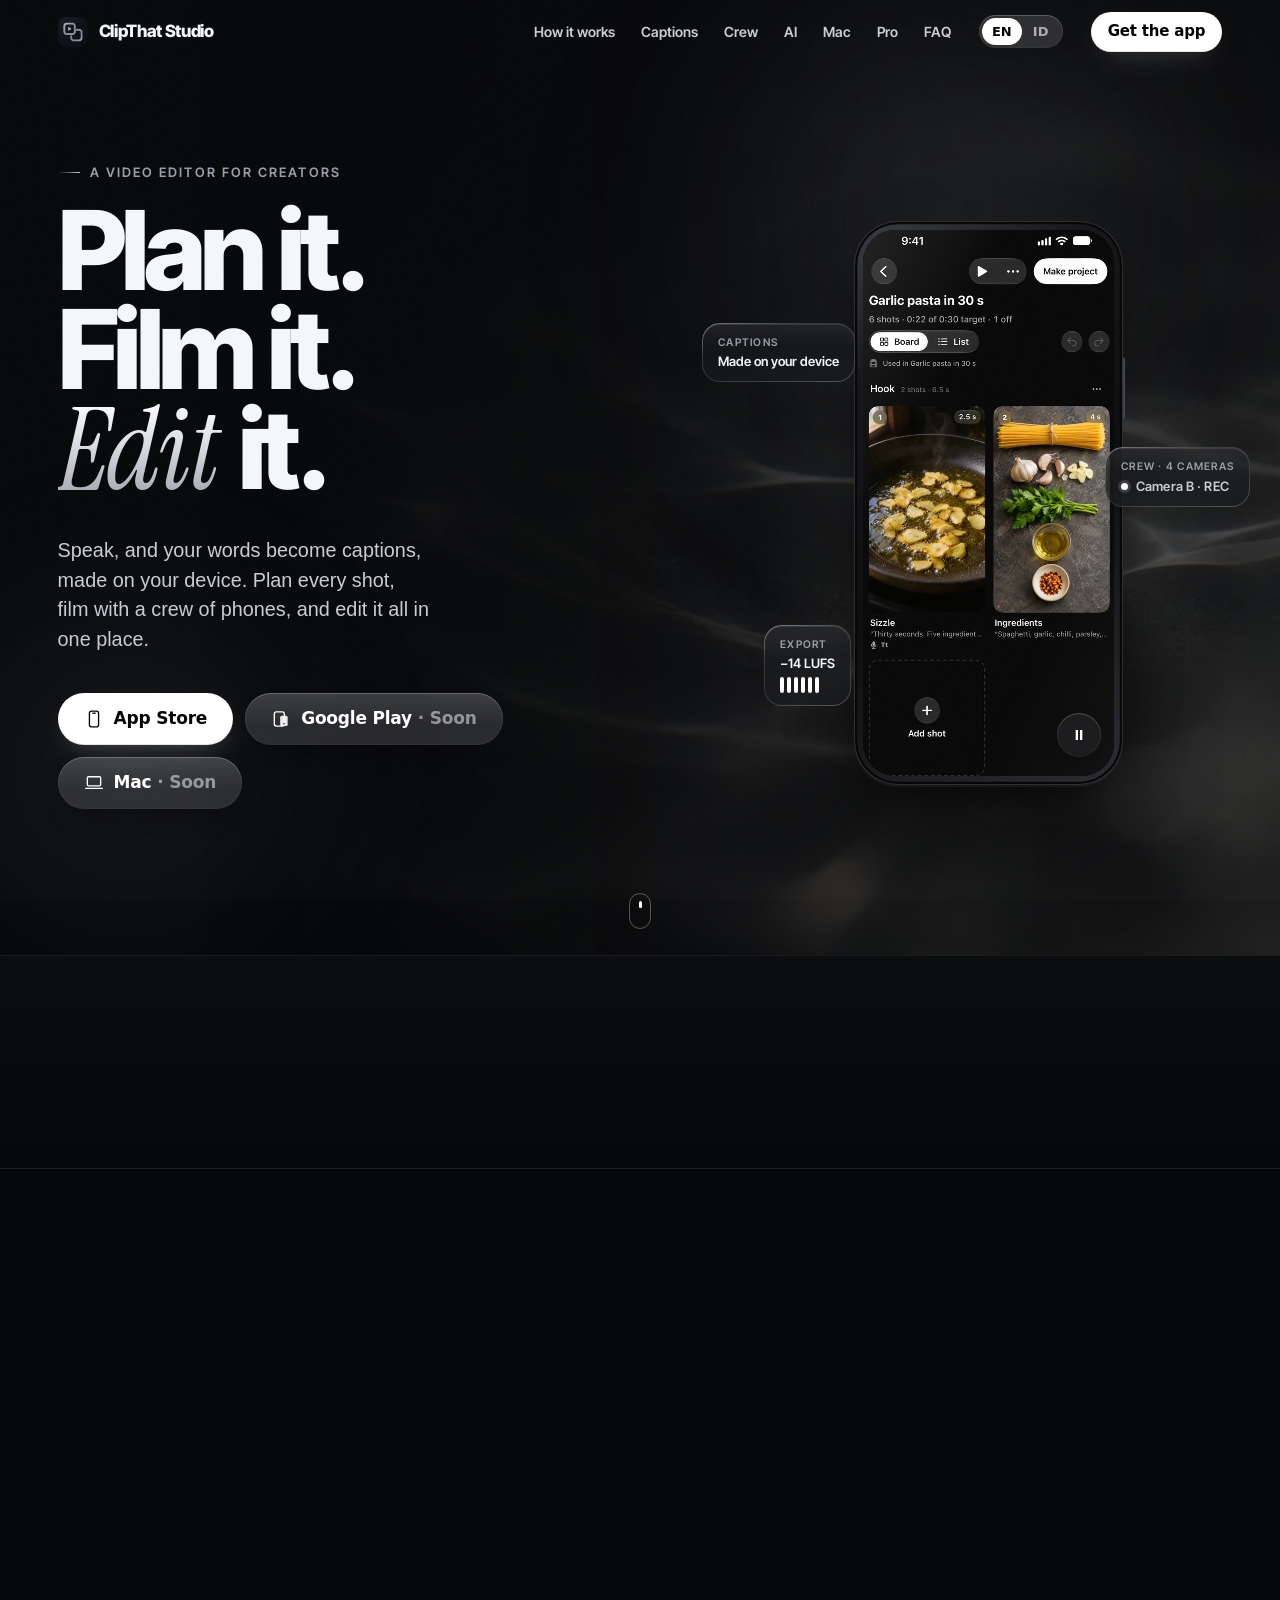
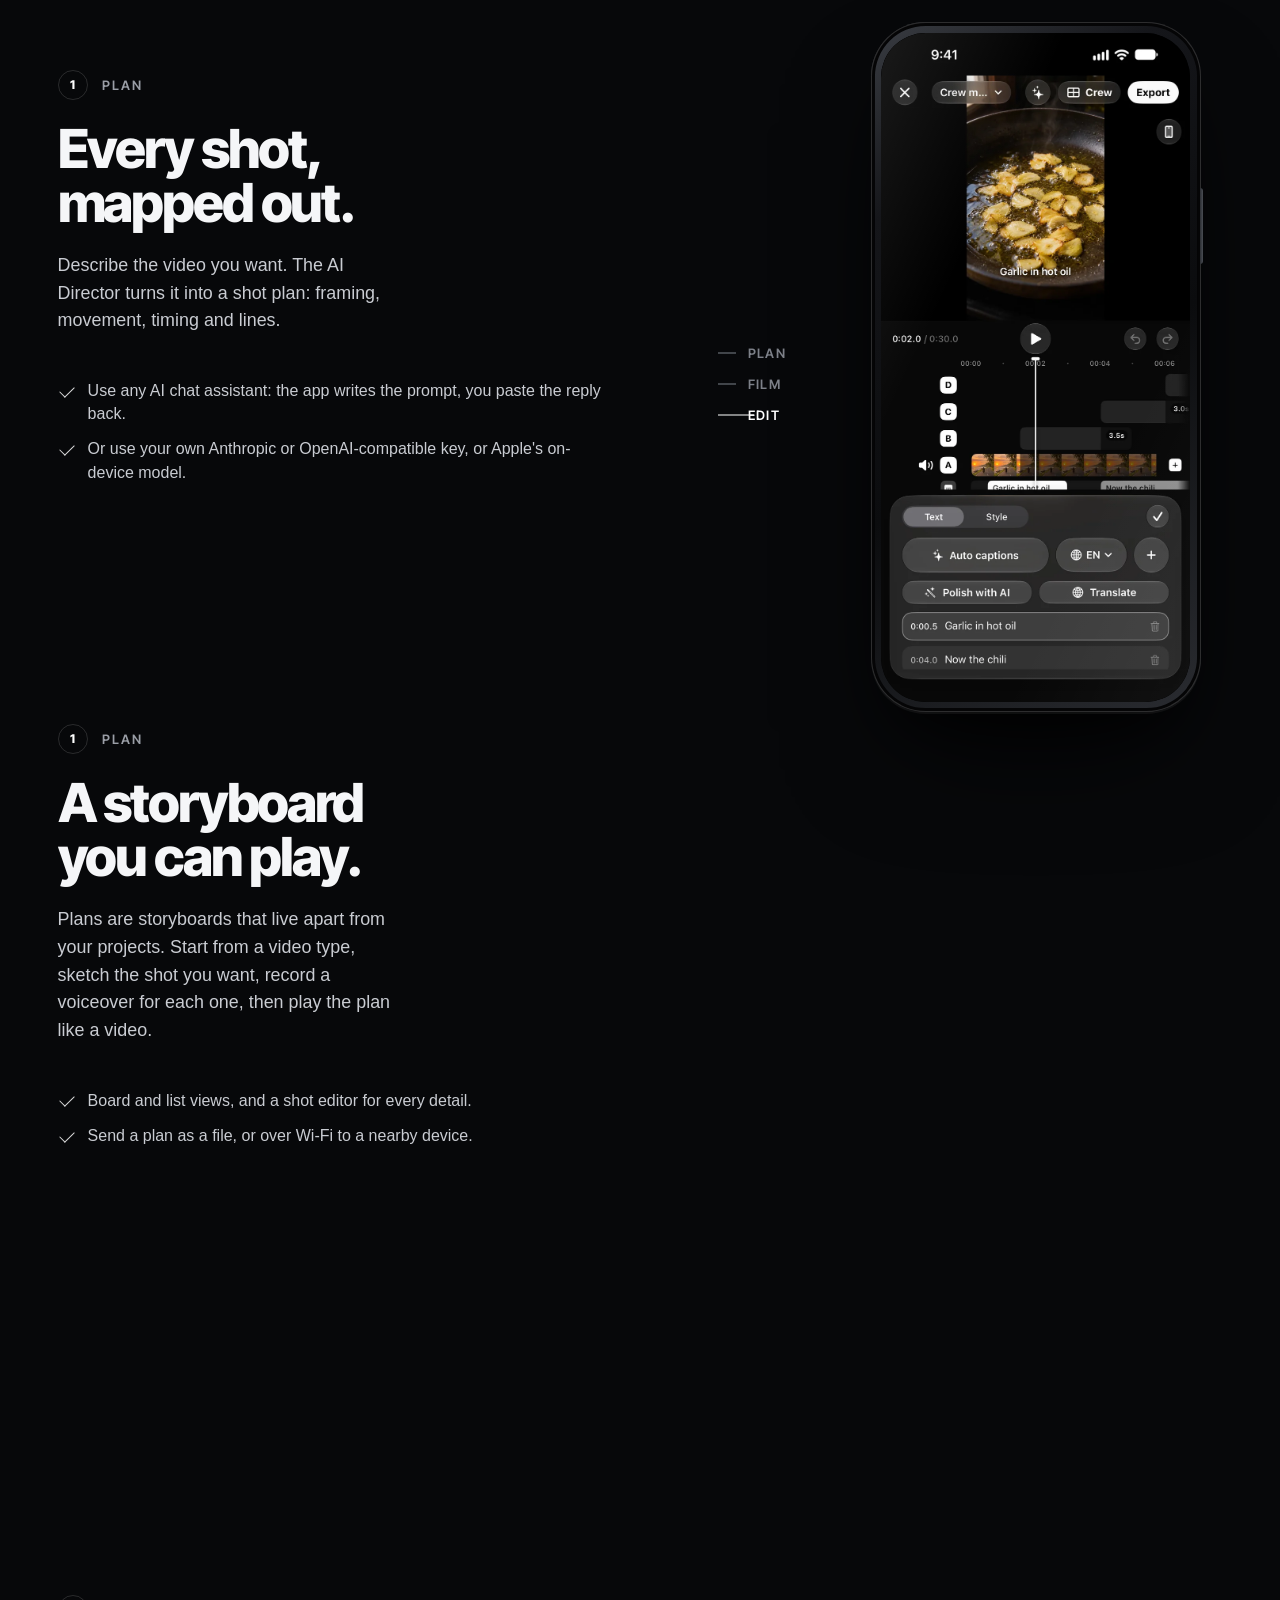
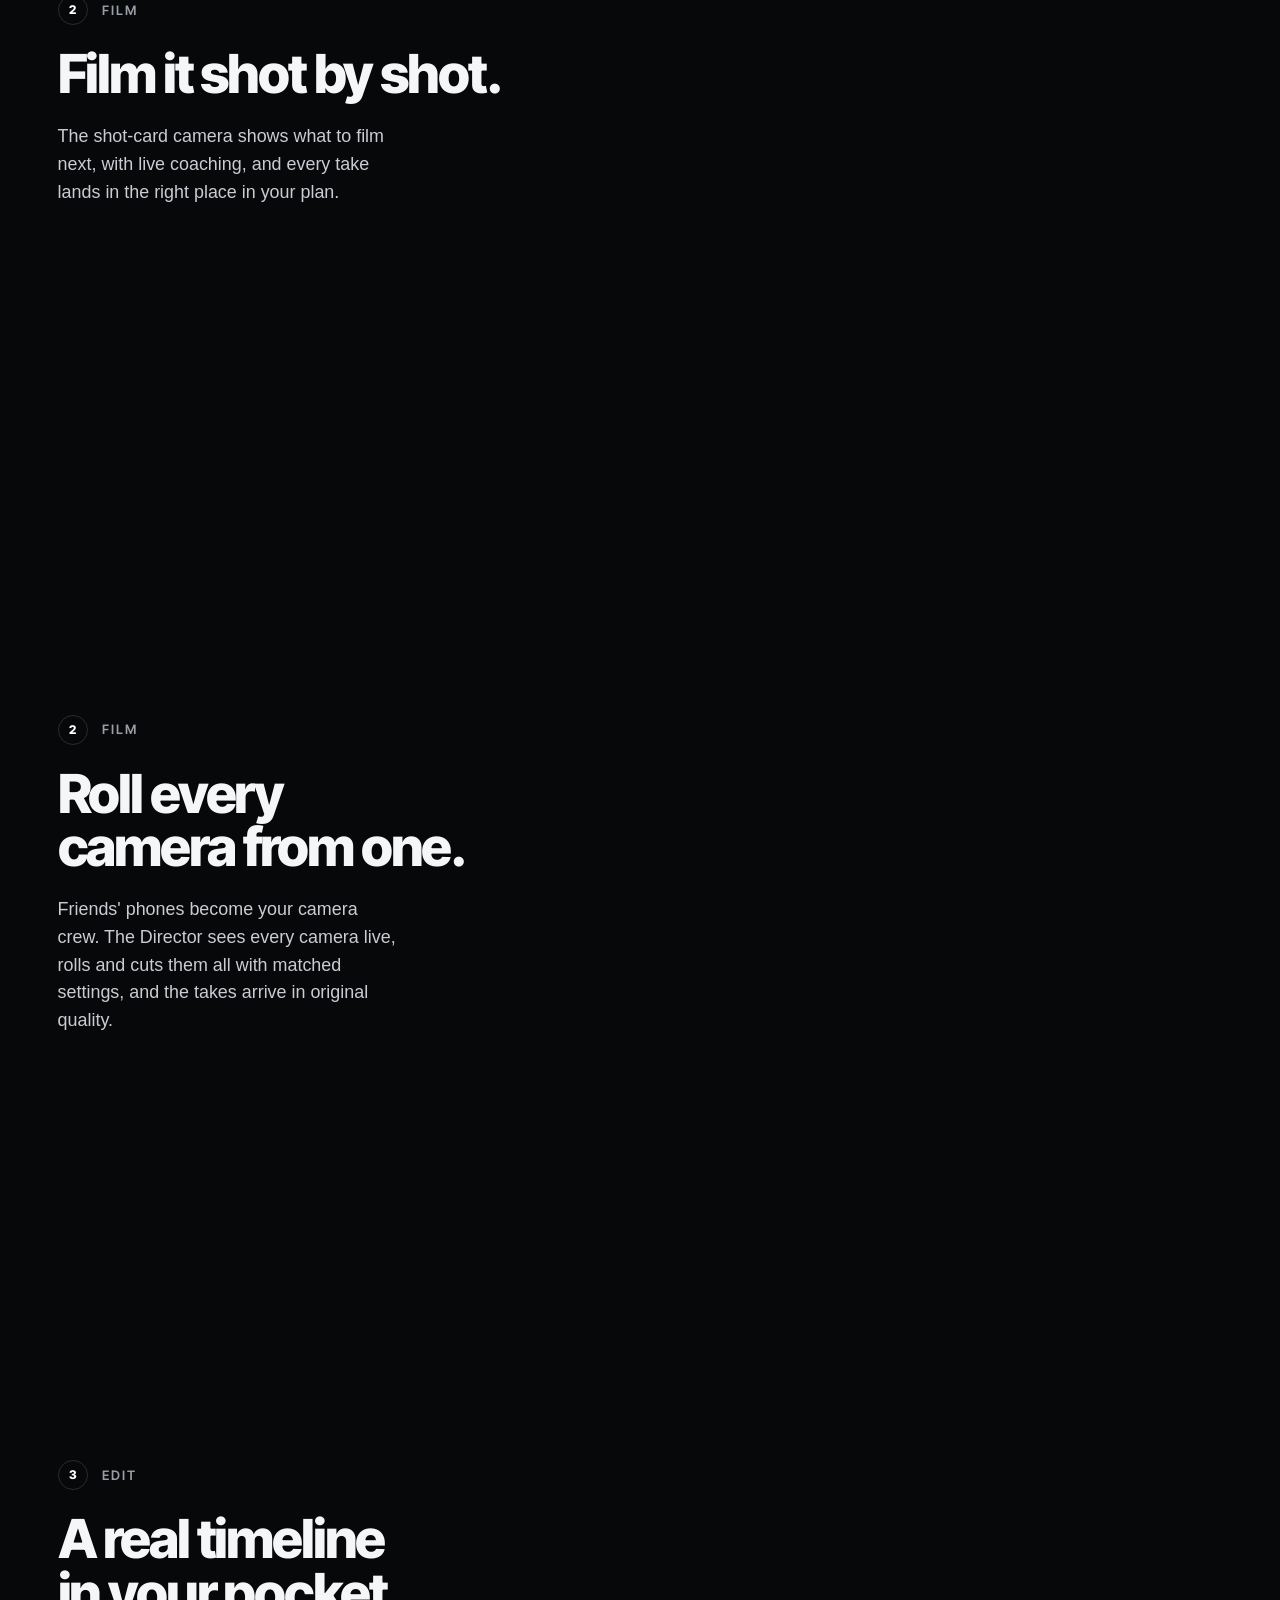
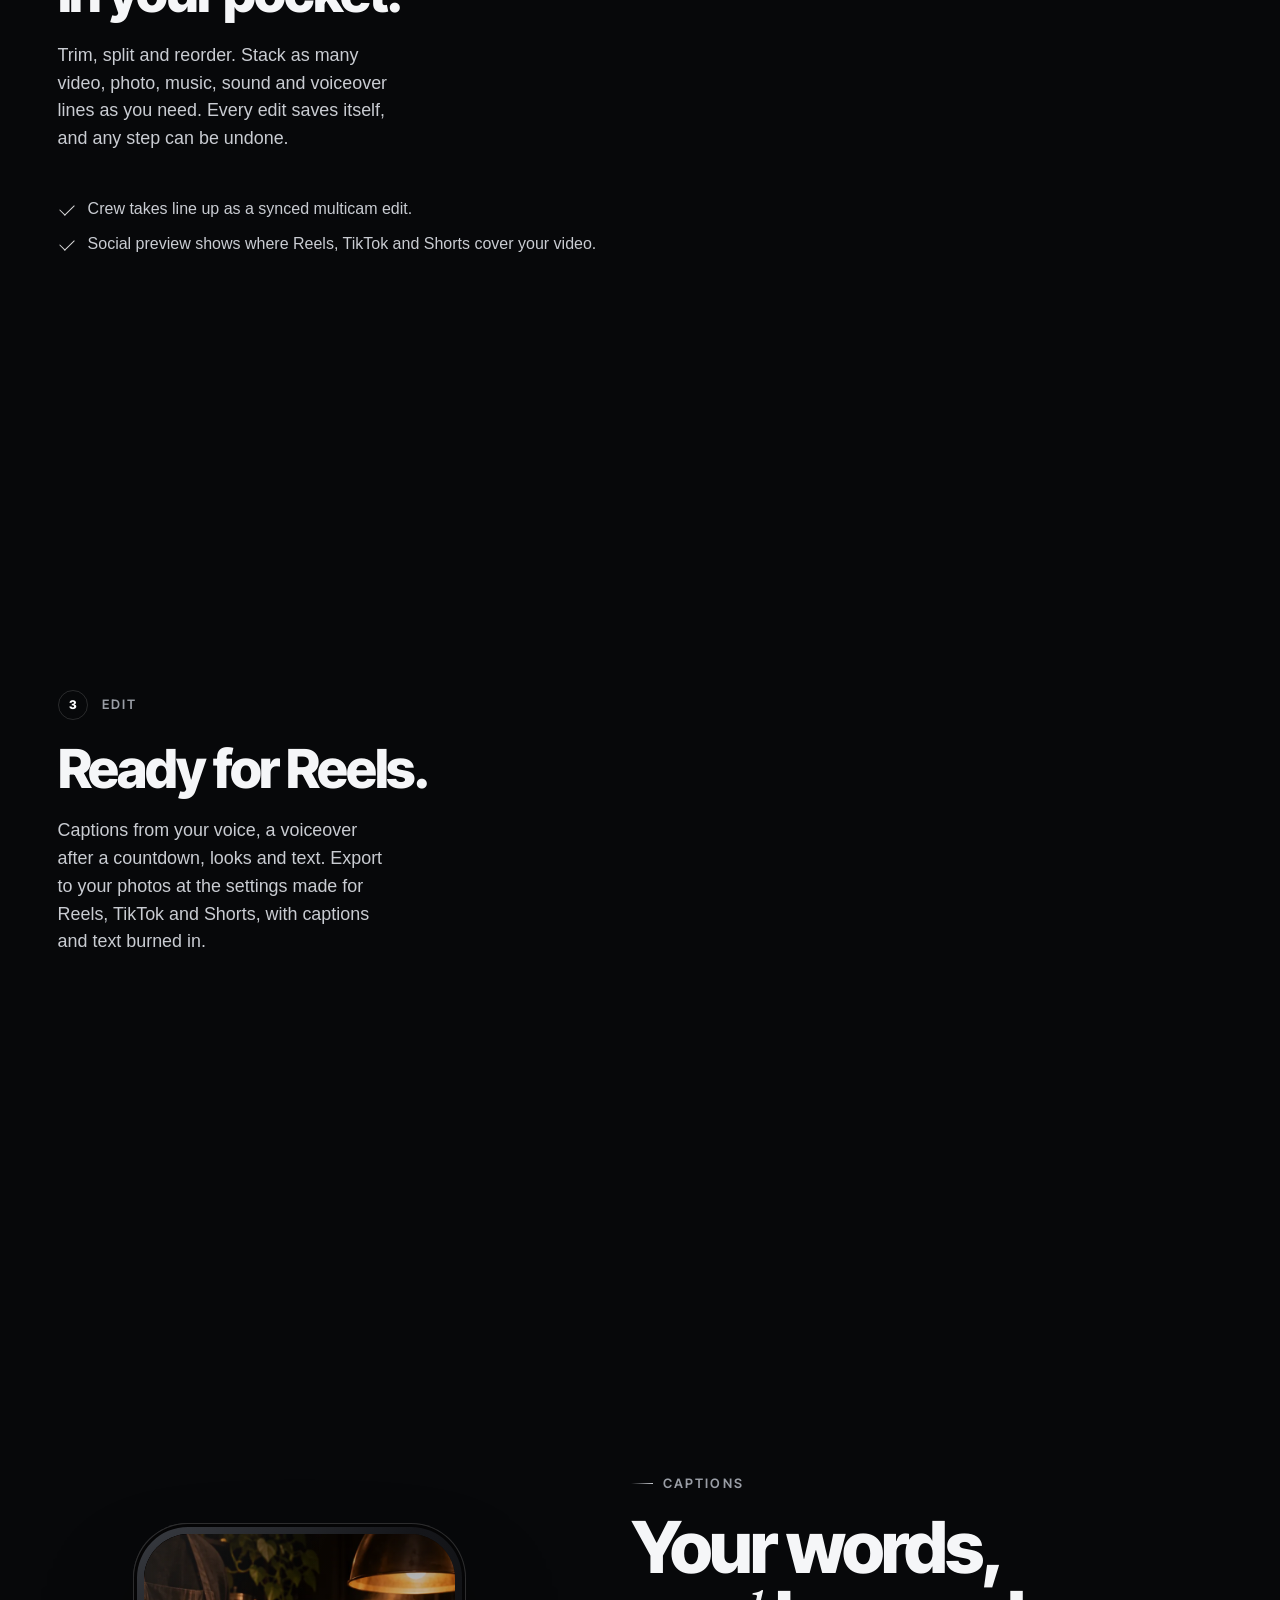
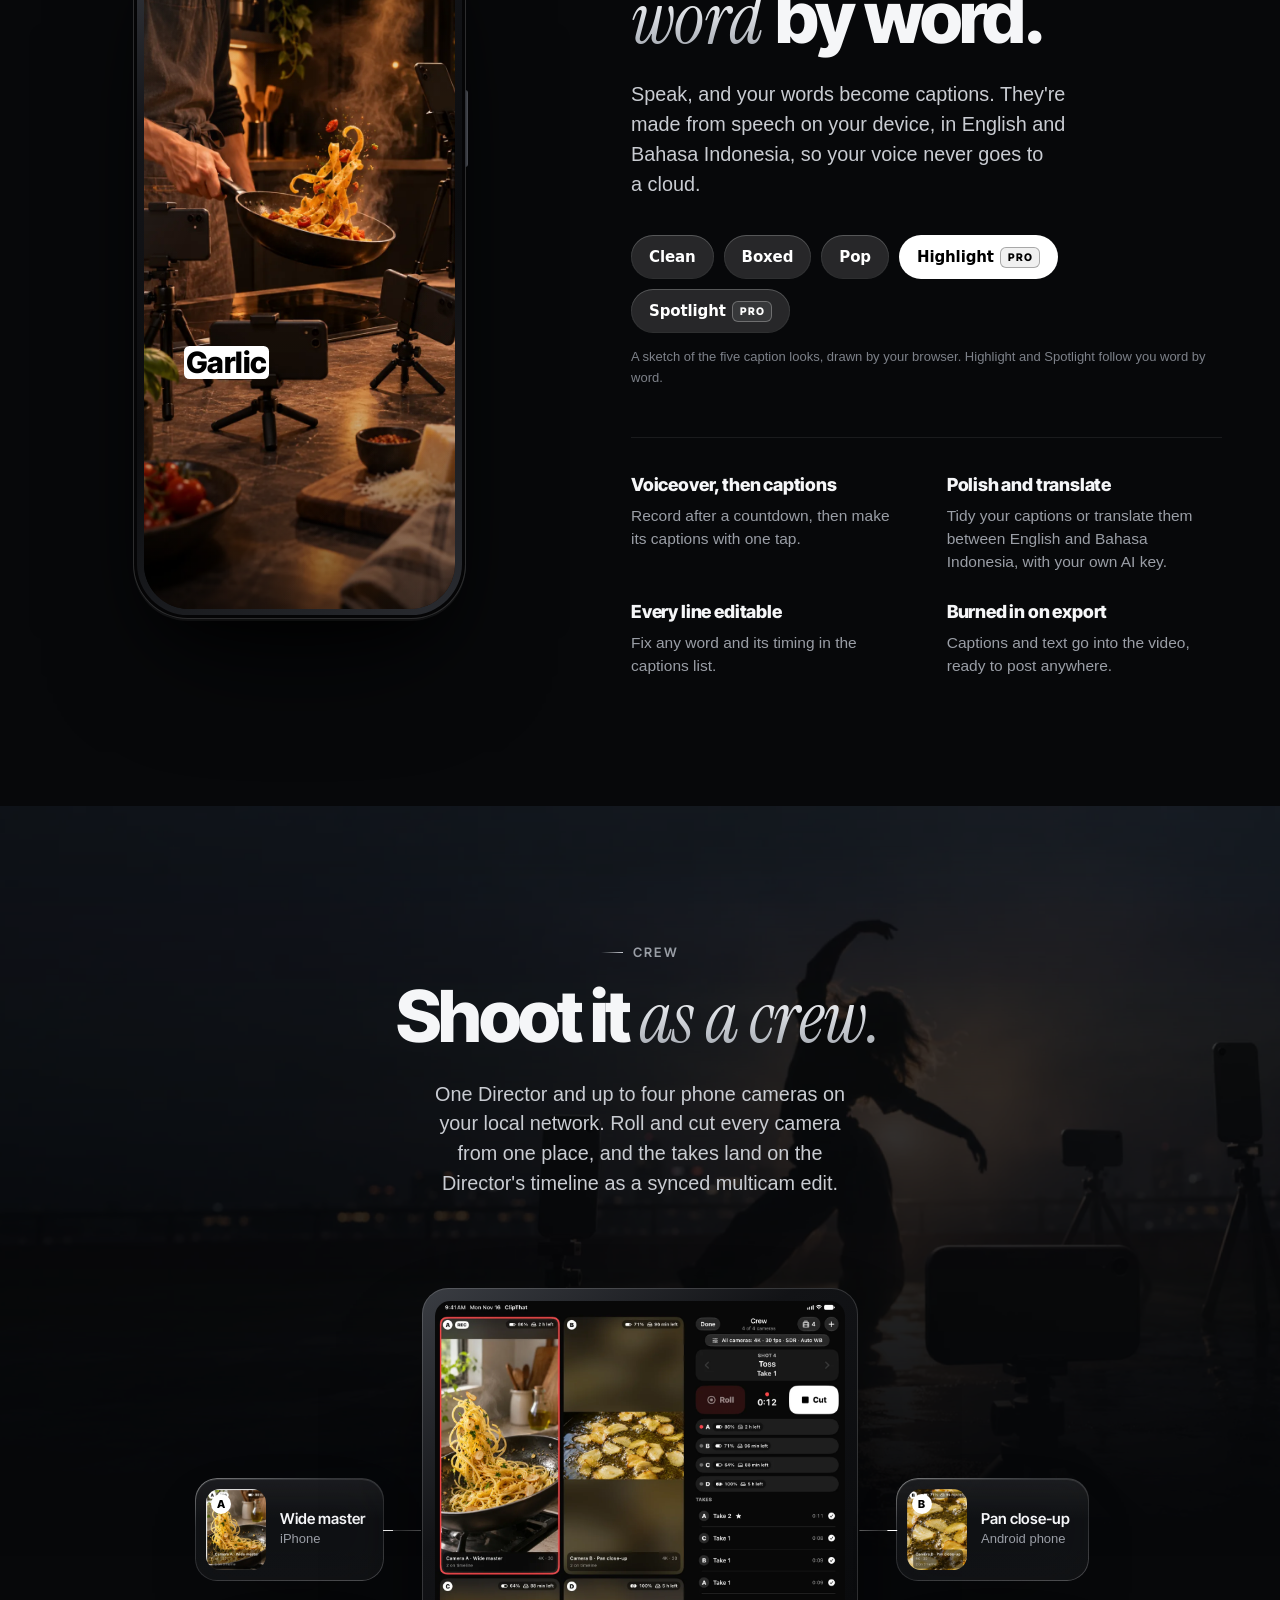
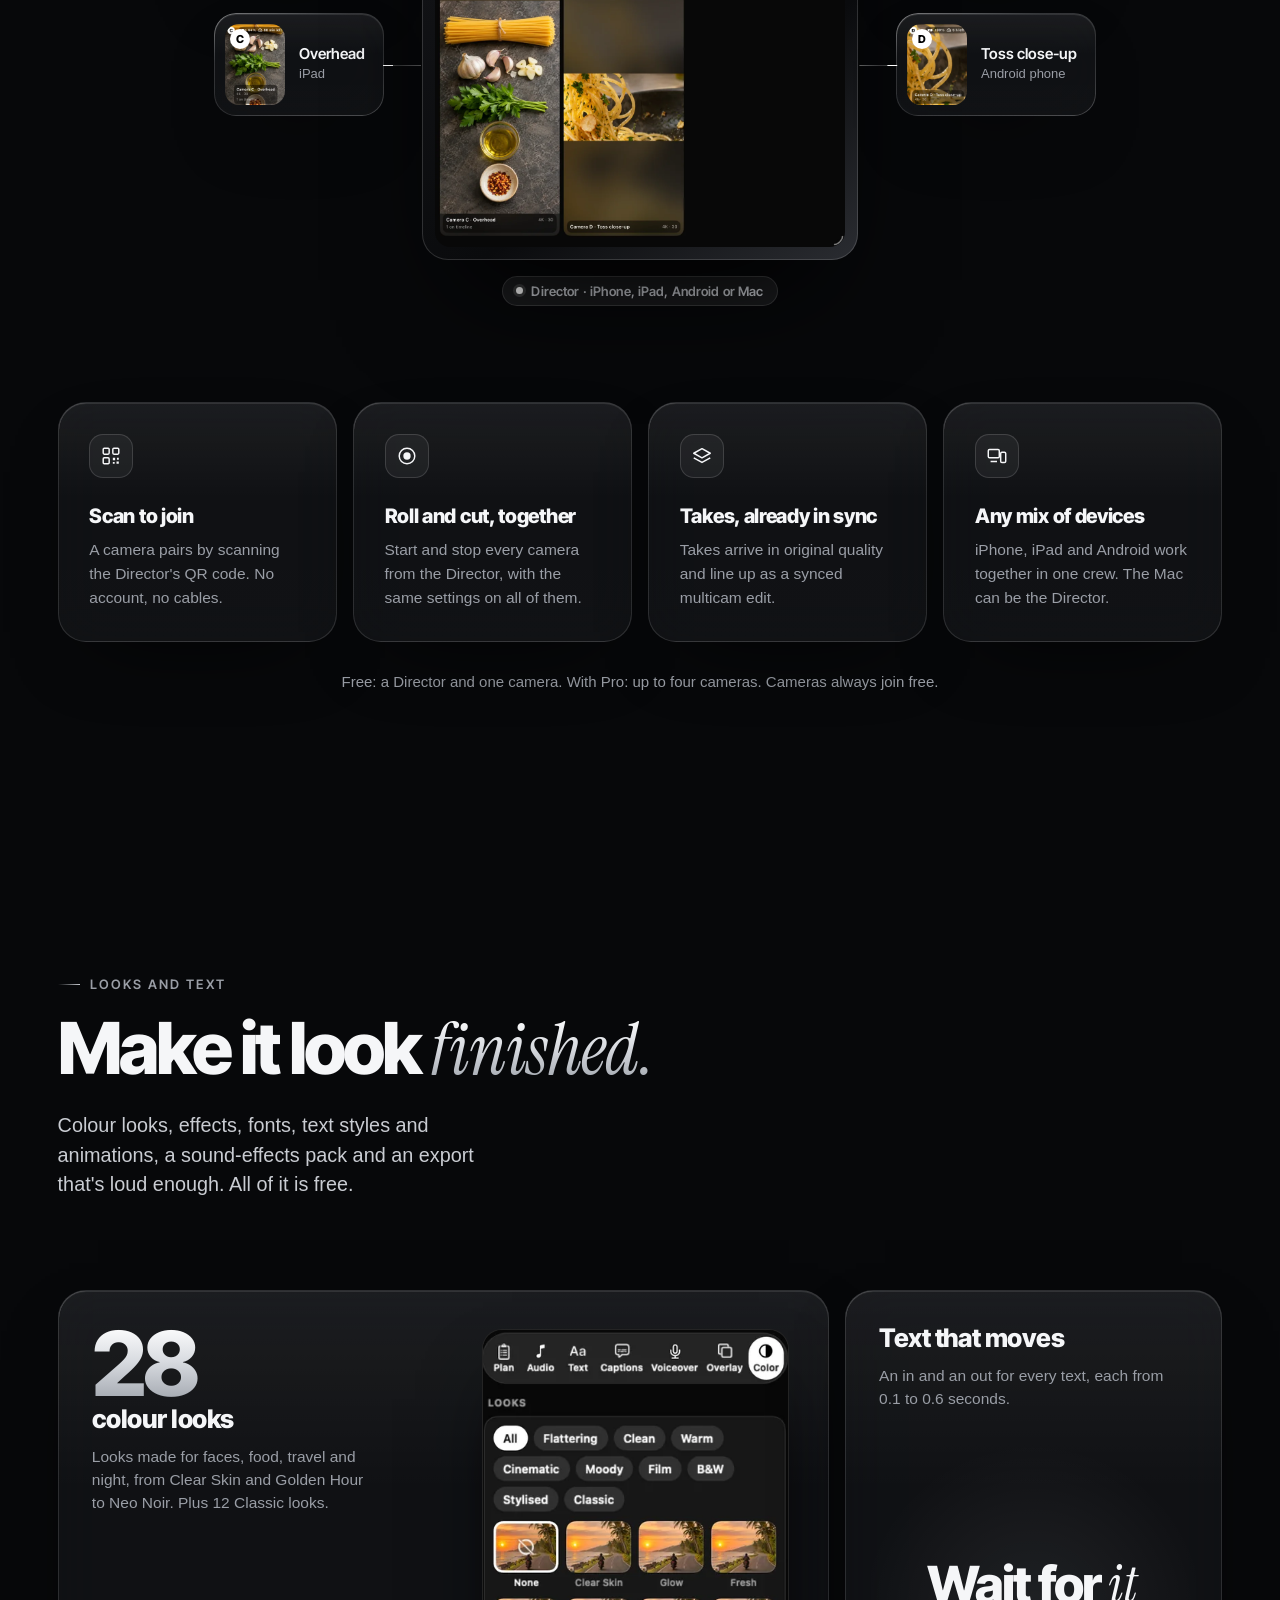
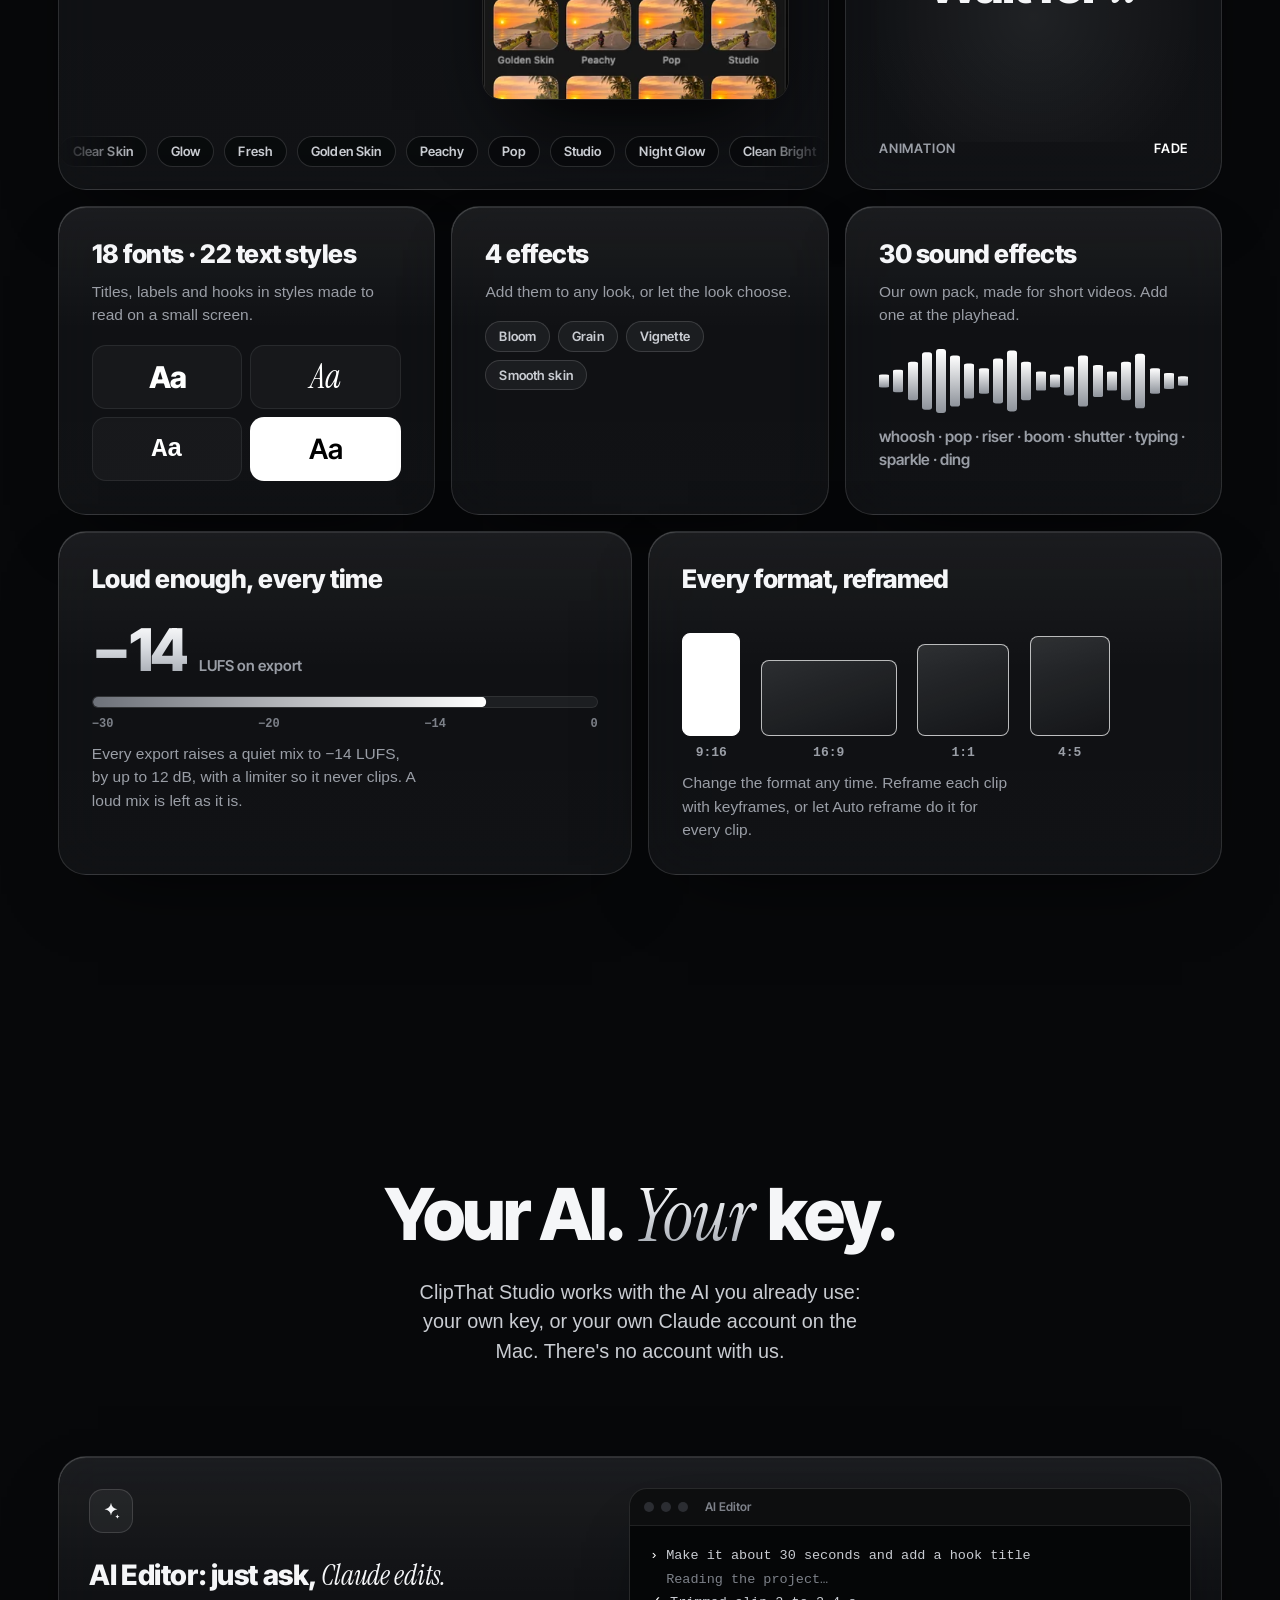
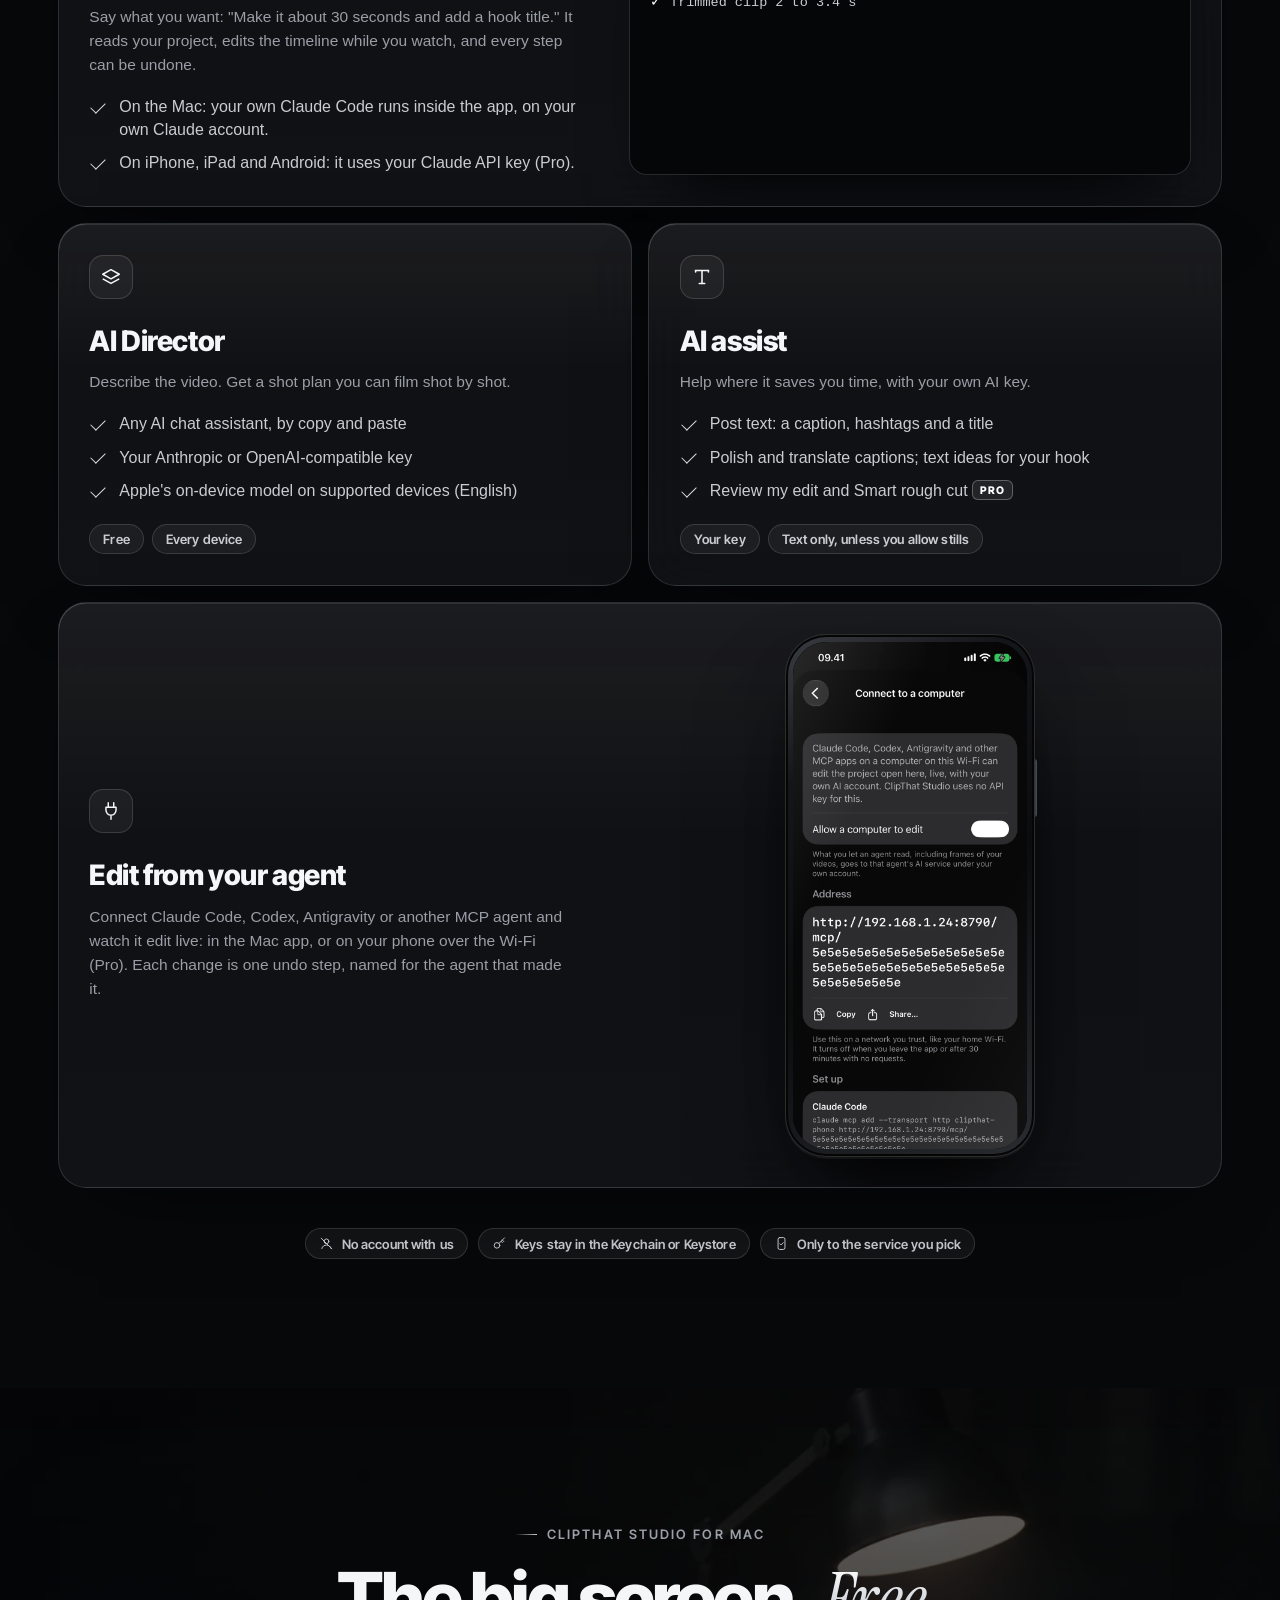
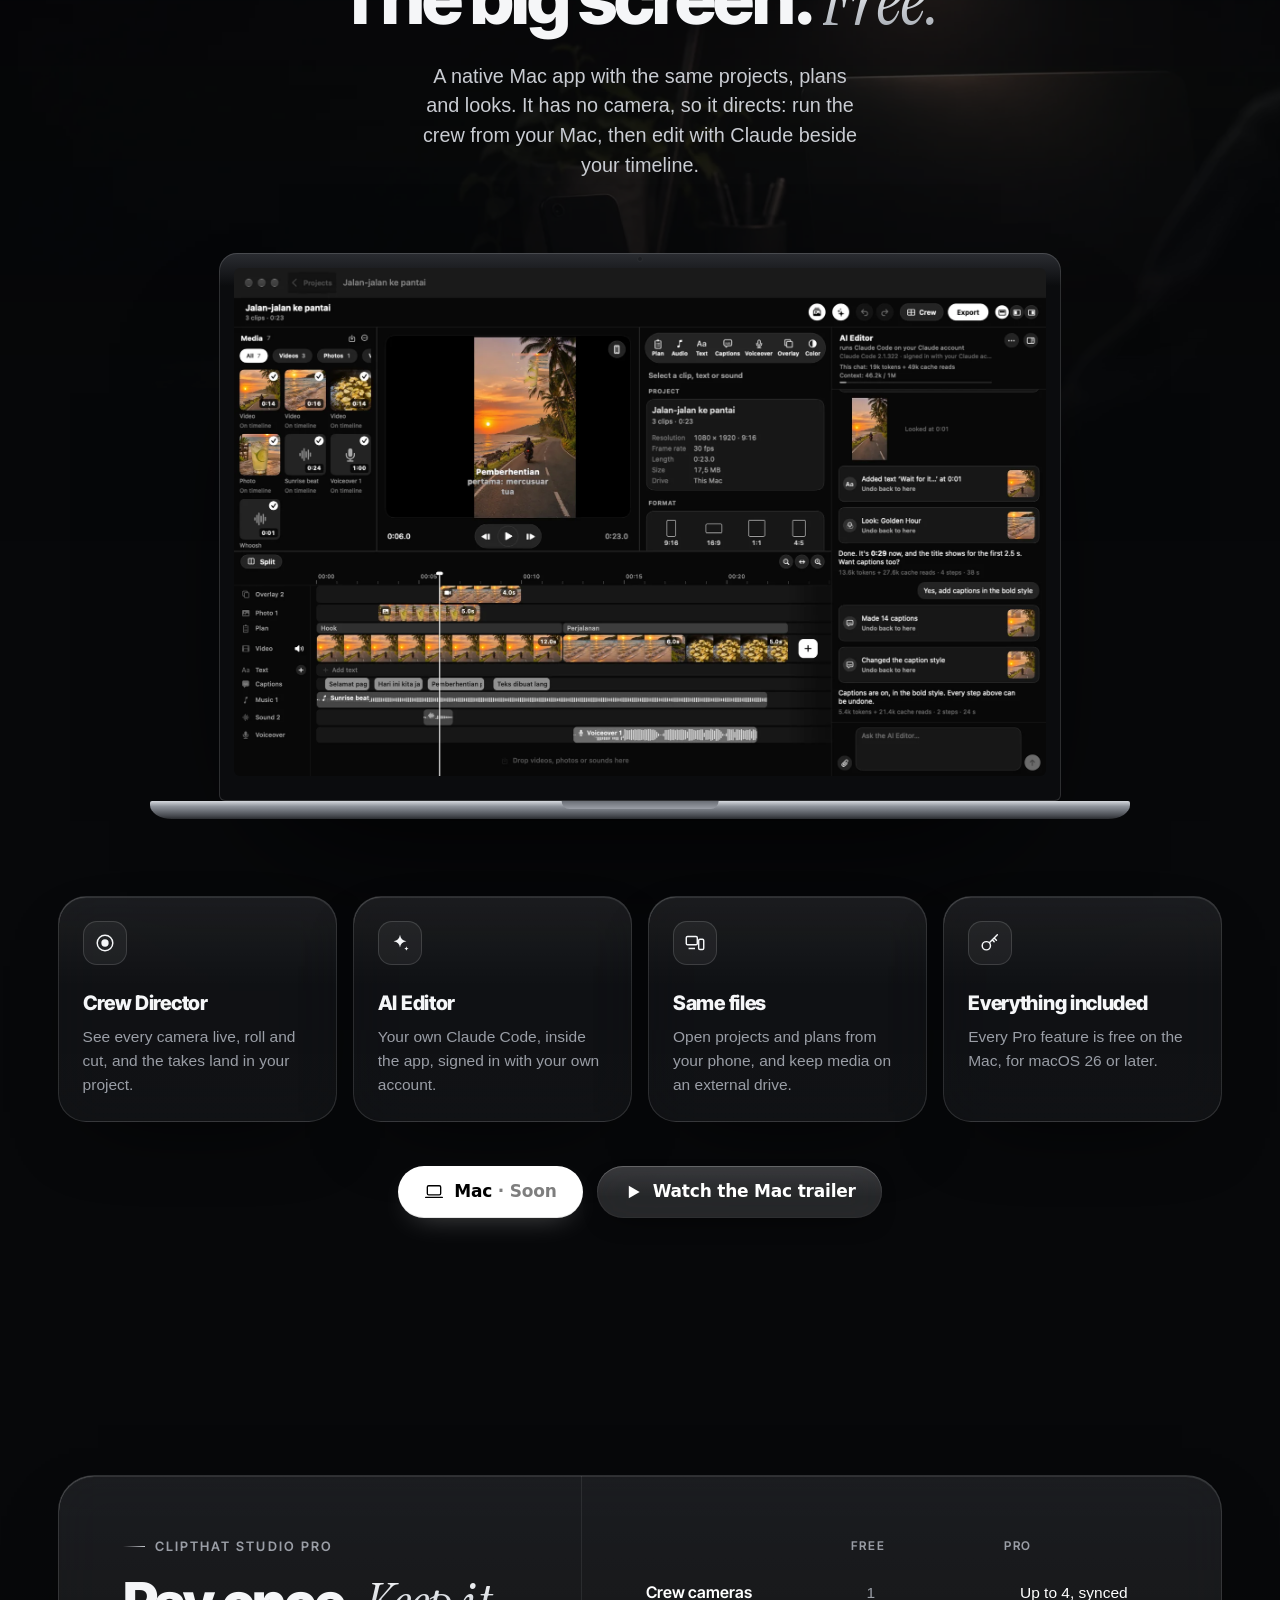
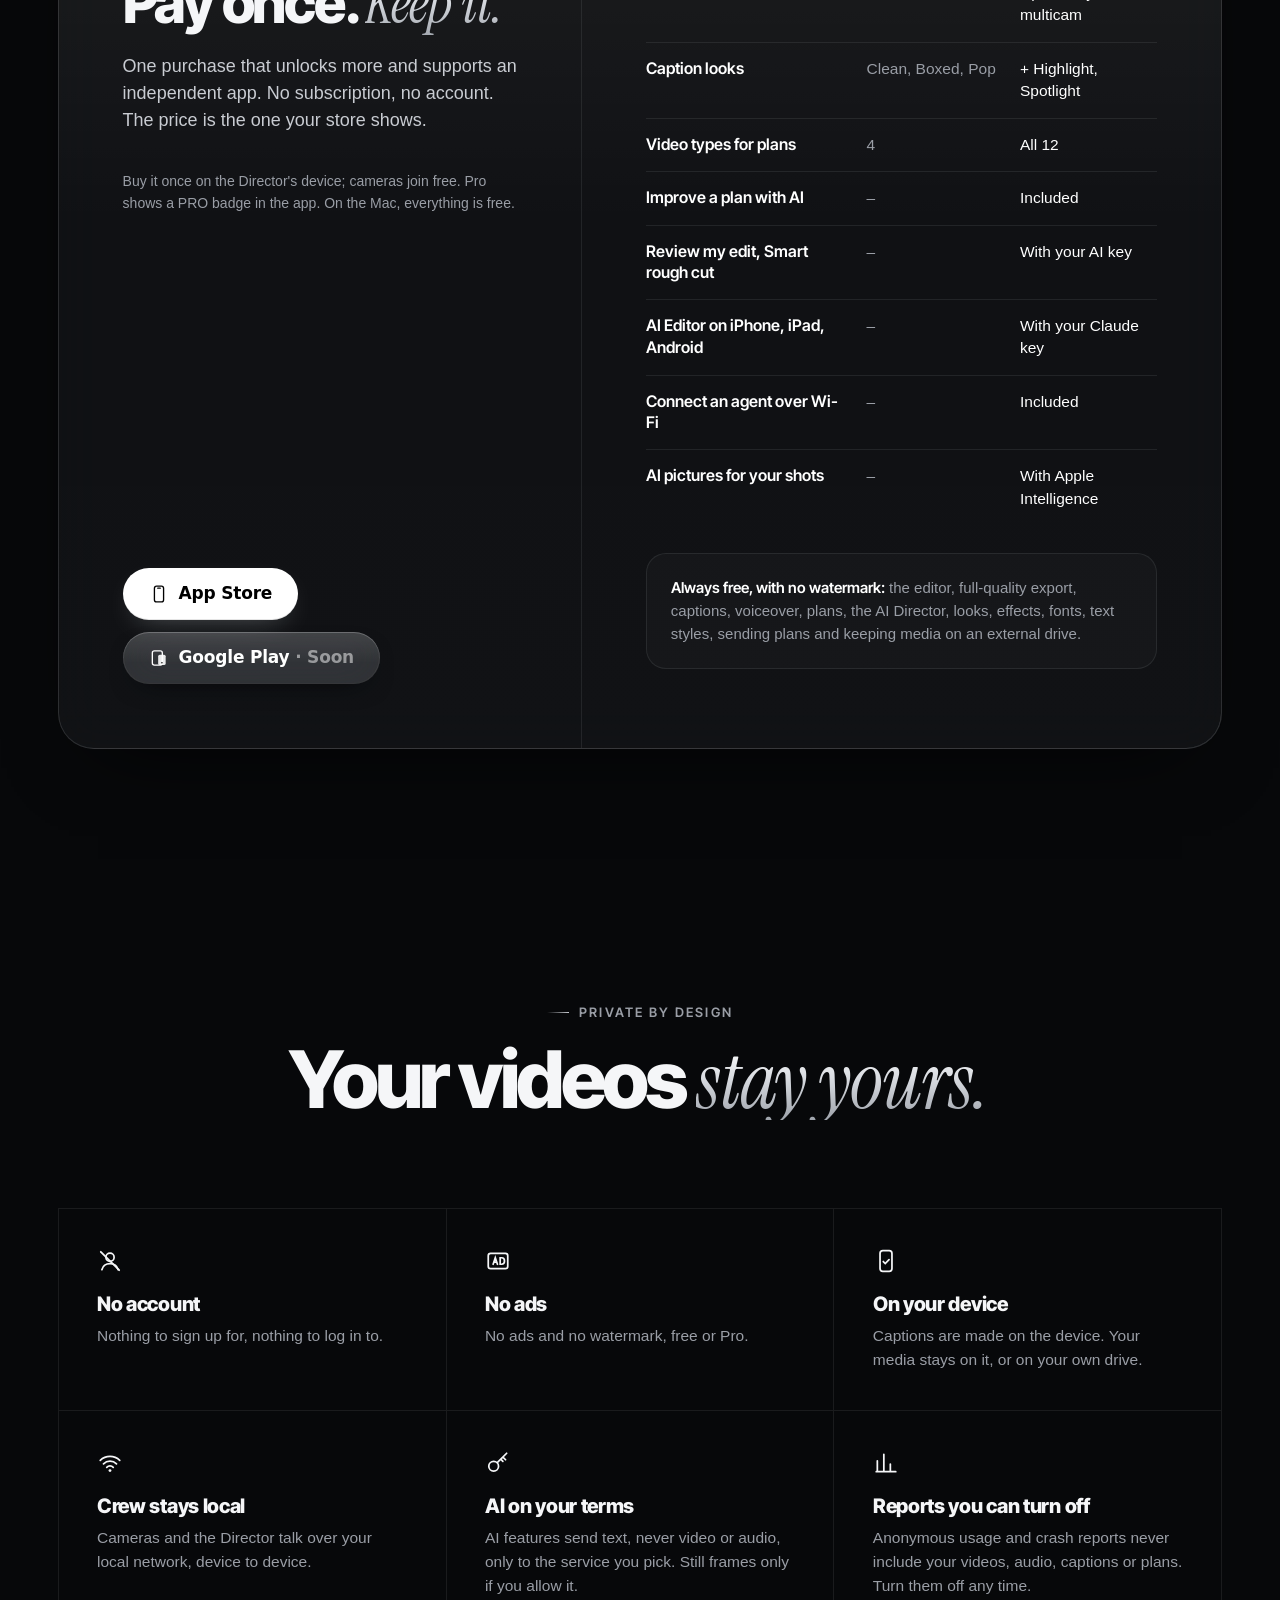
==== commit 38602f5d: "ClipThat Studio: version tag on site.css and site.js so updates show at once Co-Authored-By: Claude " ====
--- a/clipthat/index.html
+++ b/clipthat/index.html
@@ -31,7 +31,7 @@
 <meta name="twitter:image" content="https://sdmv.my.id/clipthat/media/og-en.jpg">
 <link rel="preload" href="fonts/intertight_800.woff2" as="font" type="font/woff2" crossorigin>
 <link rel="preload" href="media/hero-poster.webp" as="image" type="image/webp" fetchpriority="high">
-<link rel="stylesheet" href="site.css">
+<link rel="stylesheet" href="site.css?v=20261122b">
 <script>document.documentElement.classList.add("js")</script>
 <script type="application/ld+json">
 {
@@ -667,6 +667,6 @@
   <video controls playsinline preload="none" data-poster="media/mac-trailer-en-poster.webp" width="1080" height="1920" data-src="media/mac-trailer-en.mp4"></video>
 </dialog>
 
-<script src="site.js" defer></script>
+<script src="site.js?v=20261122b" defer></script>
 </body>
 </html>
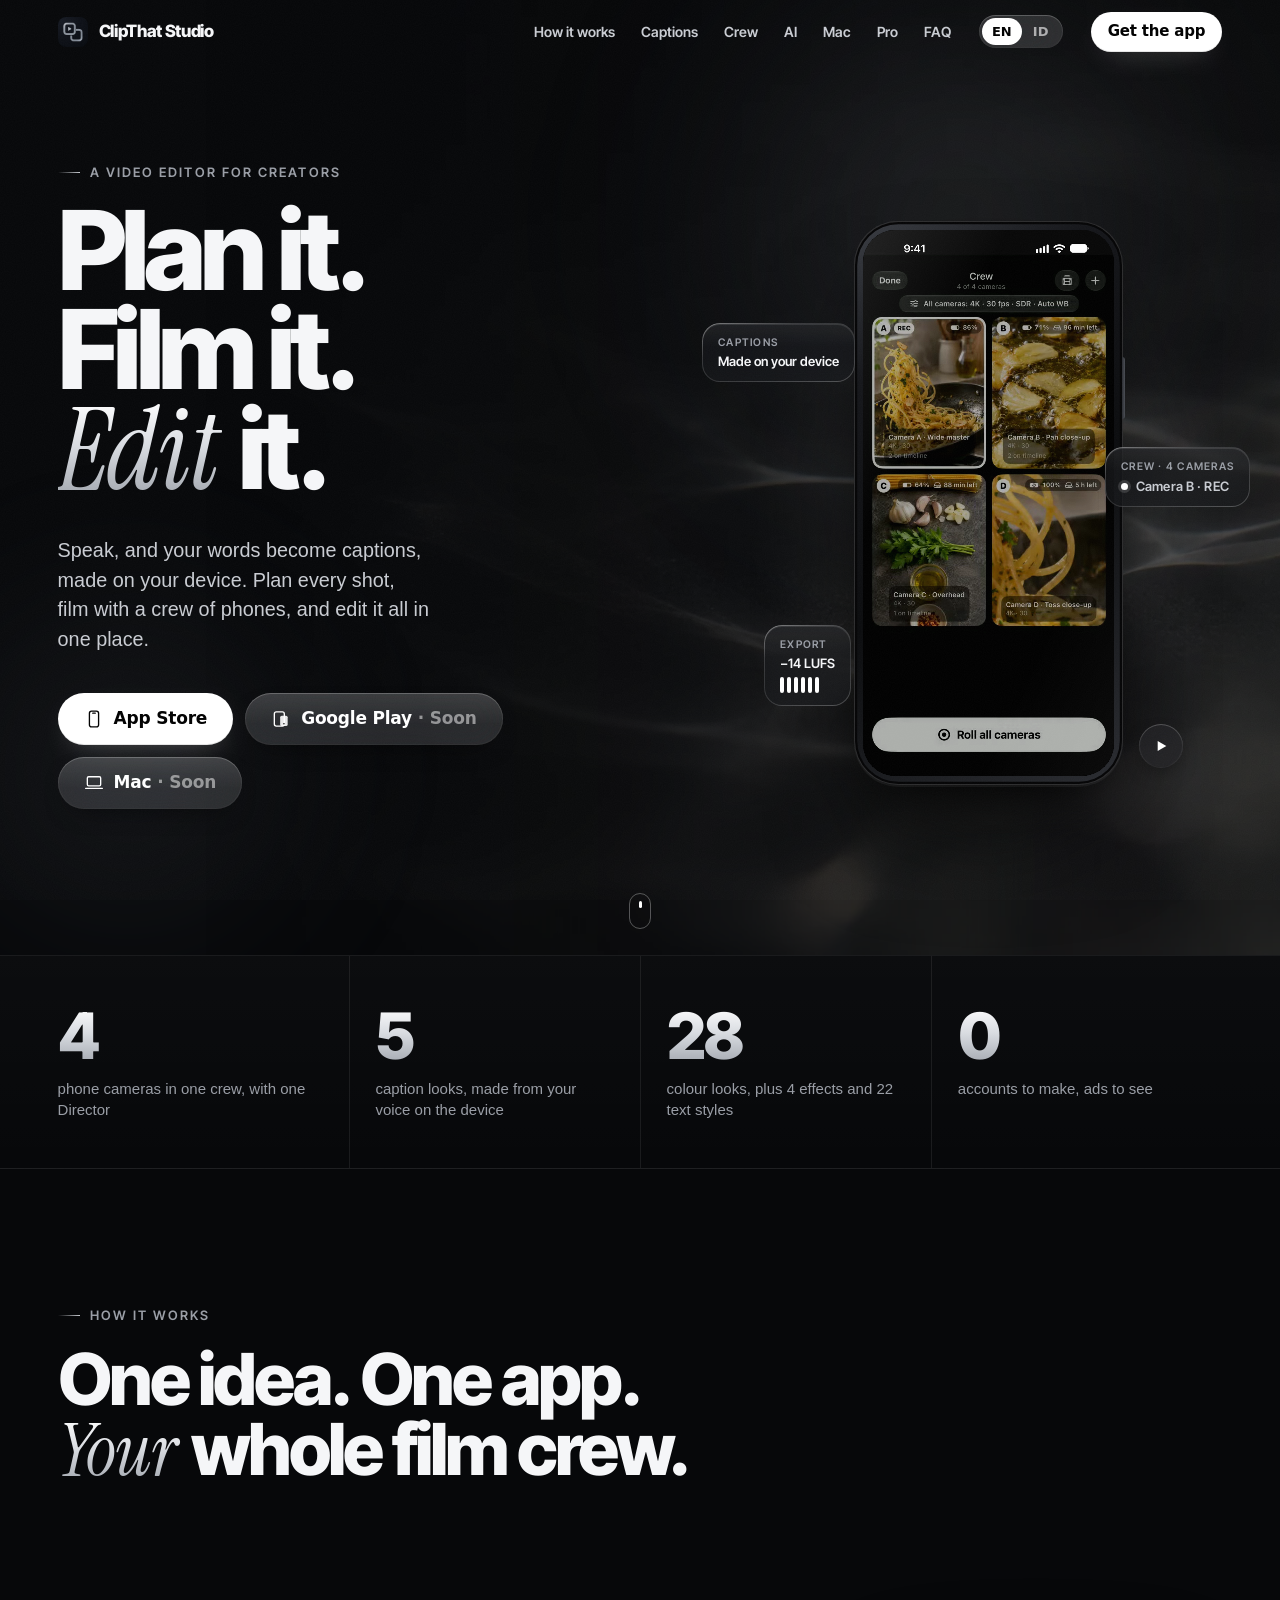
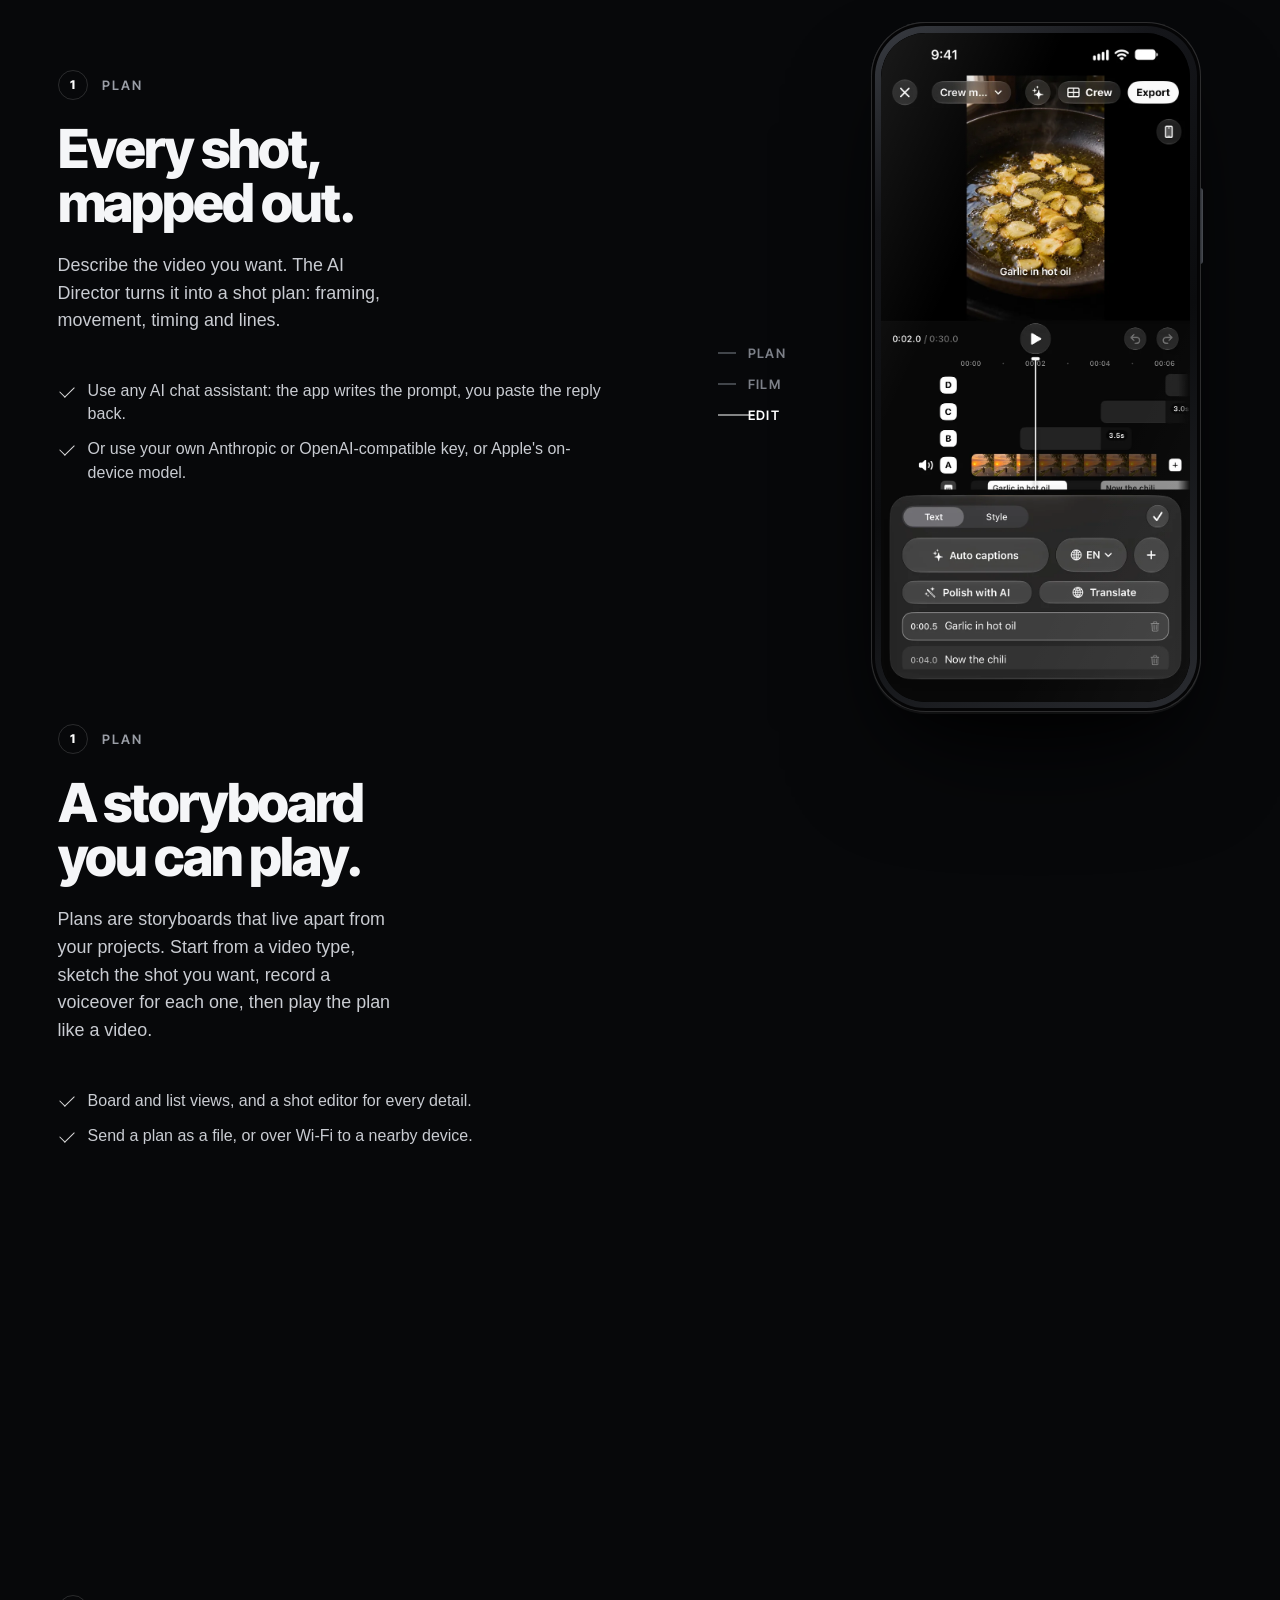
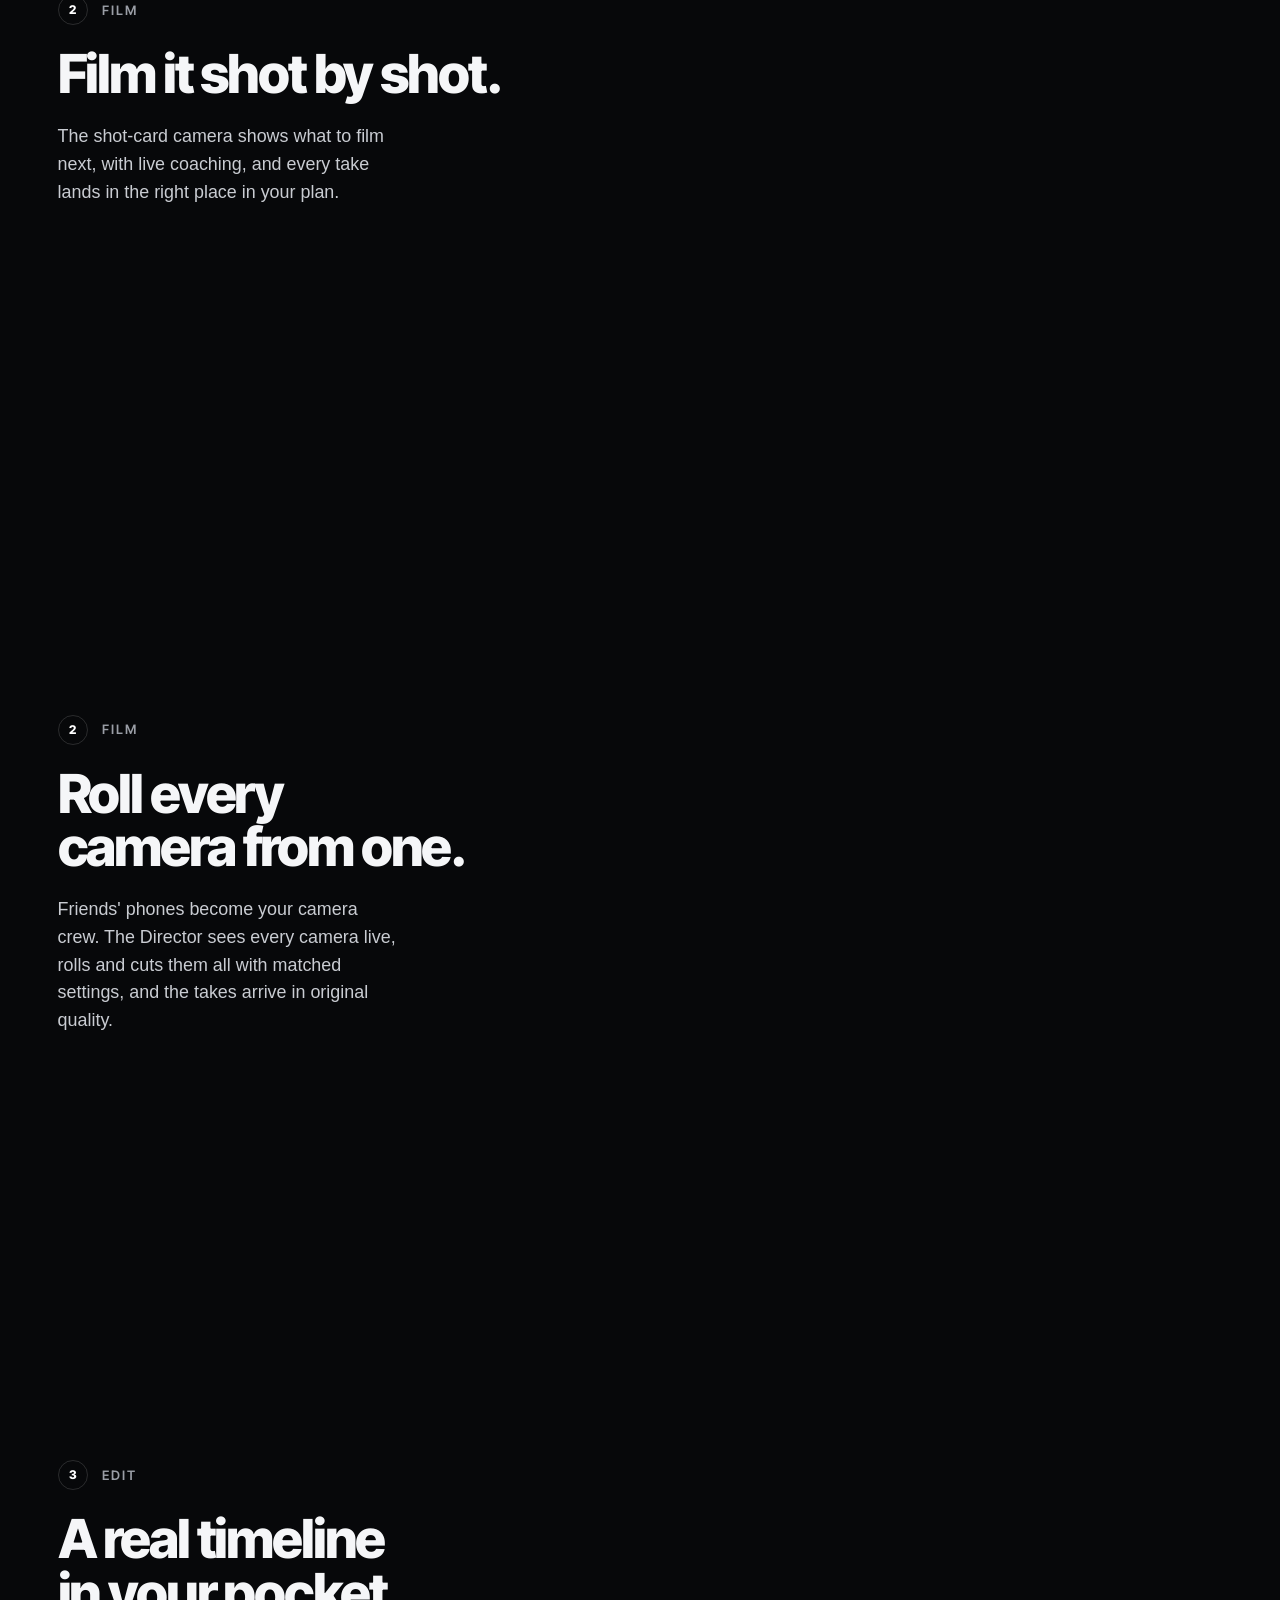
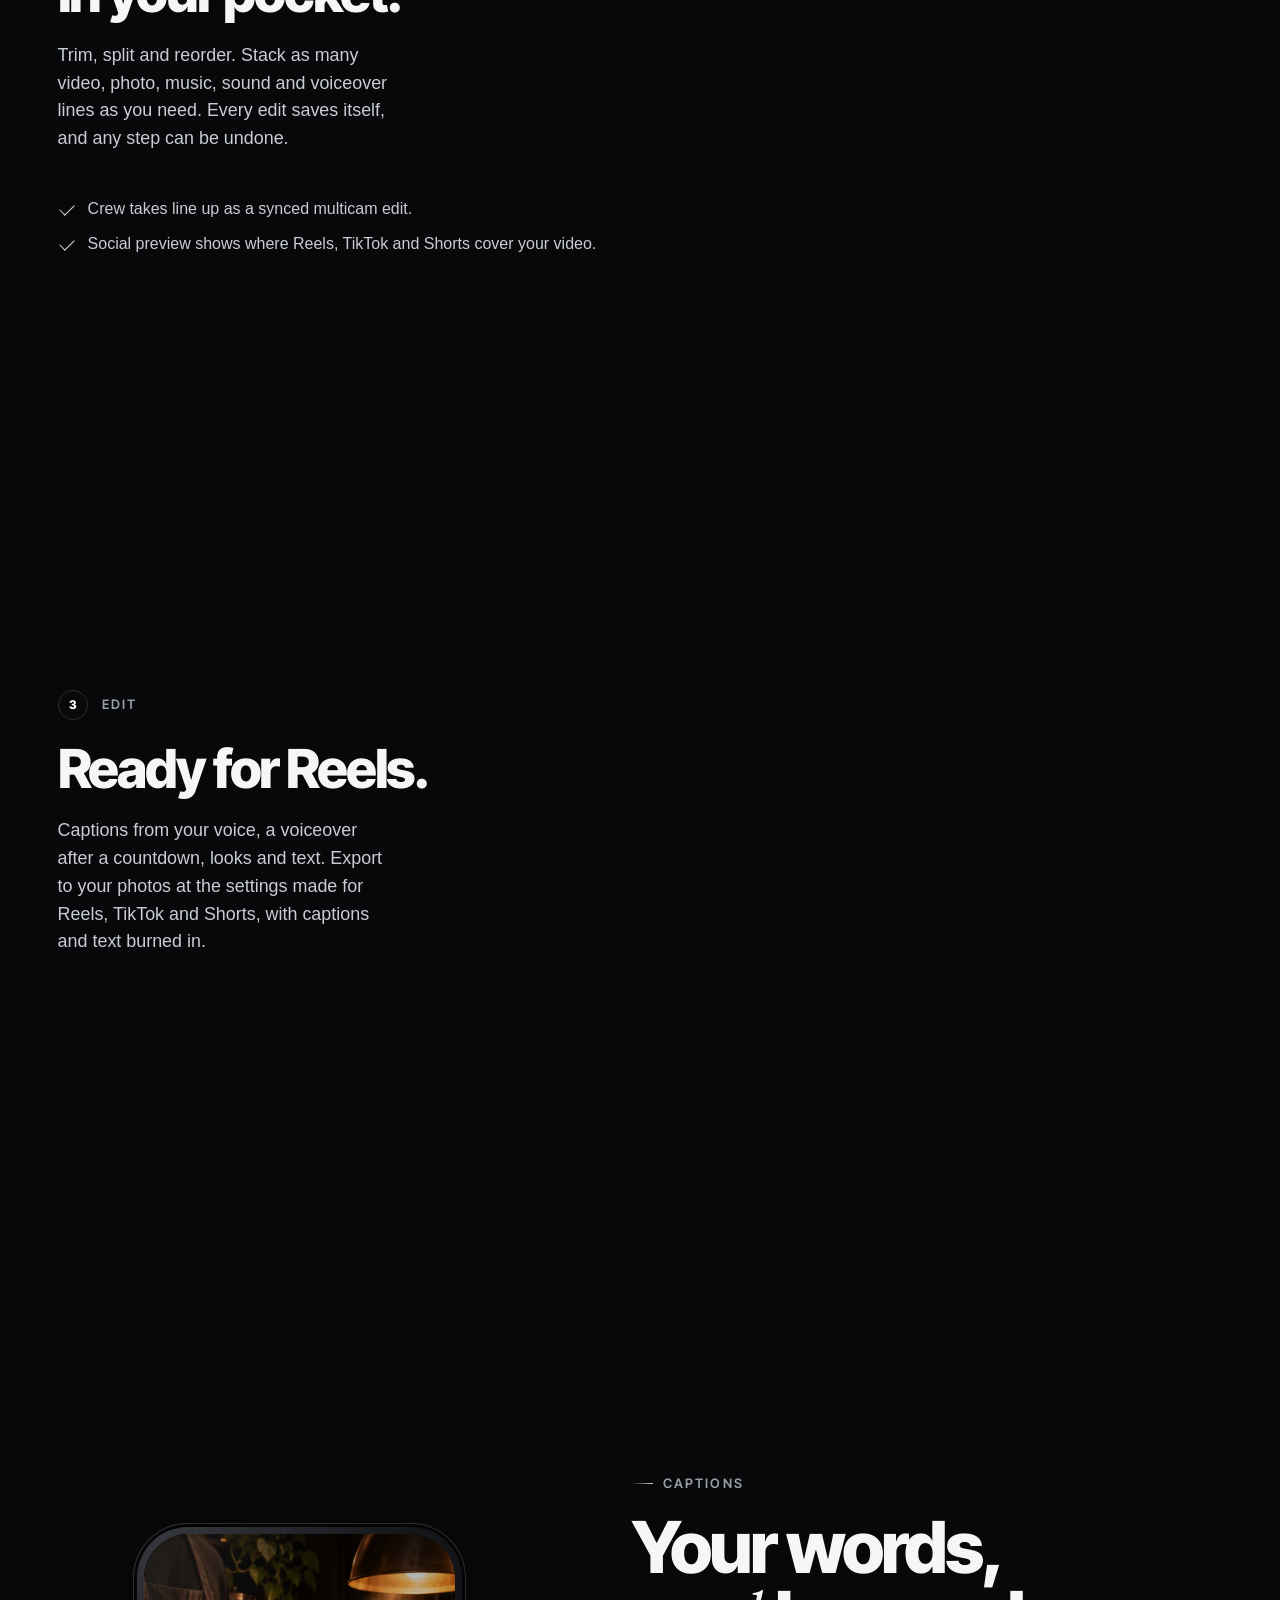
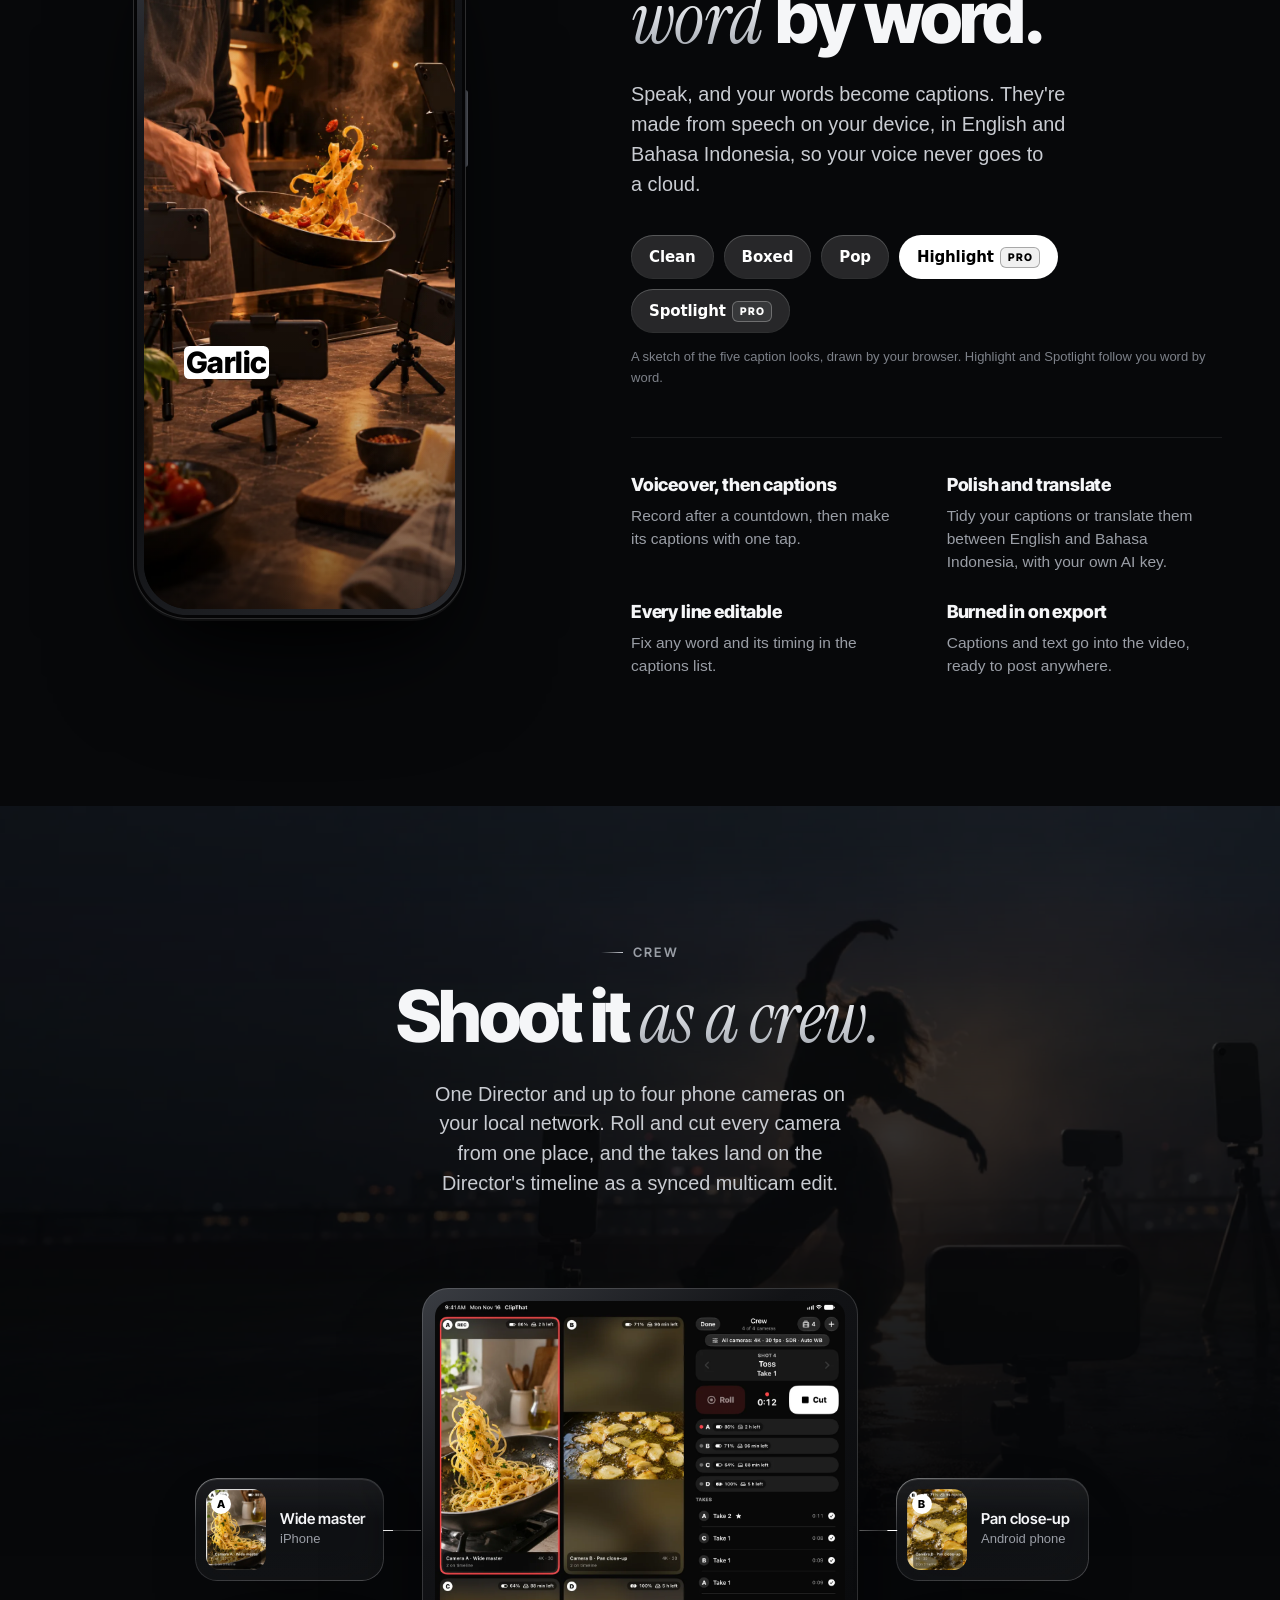
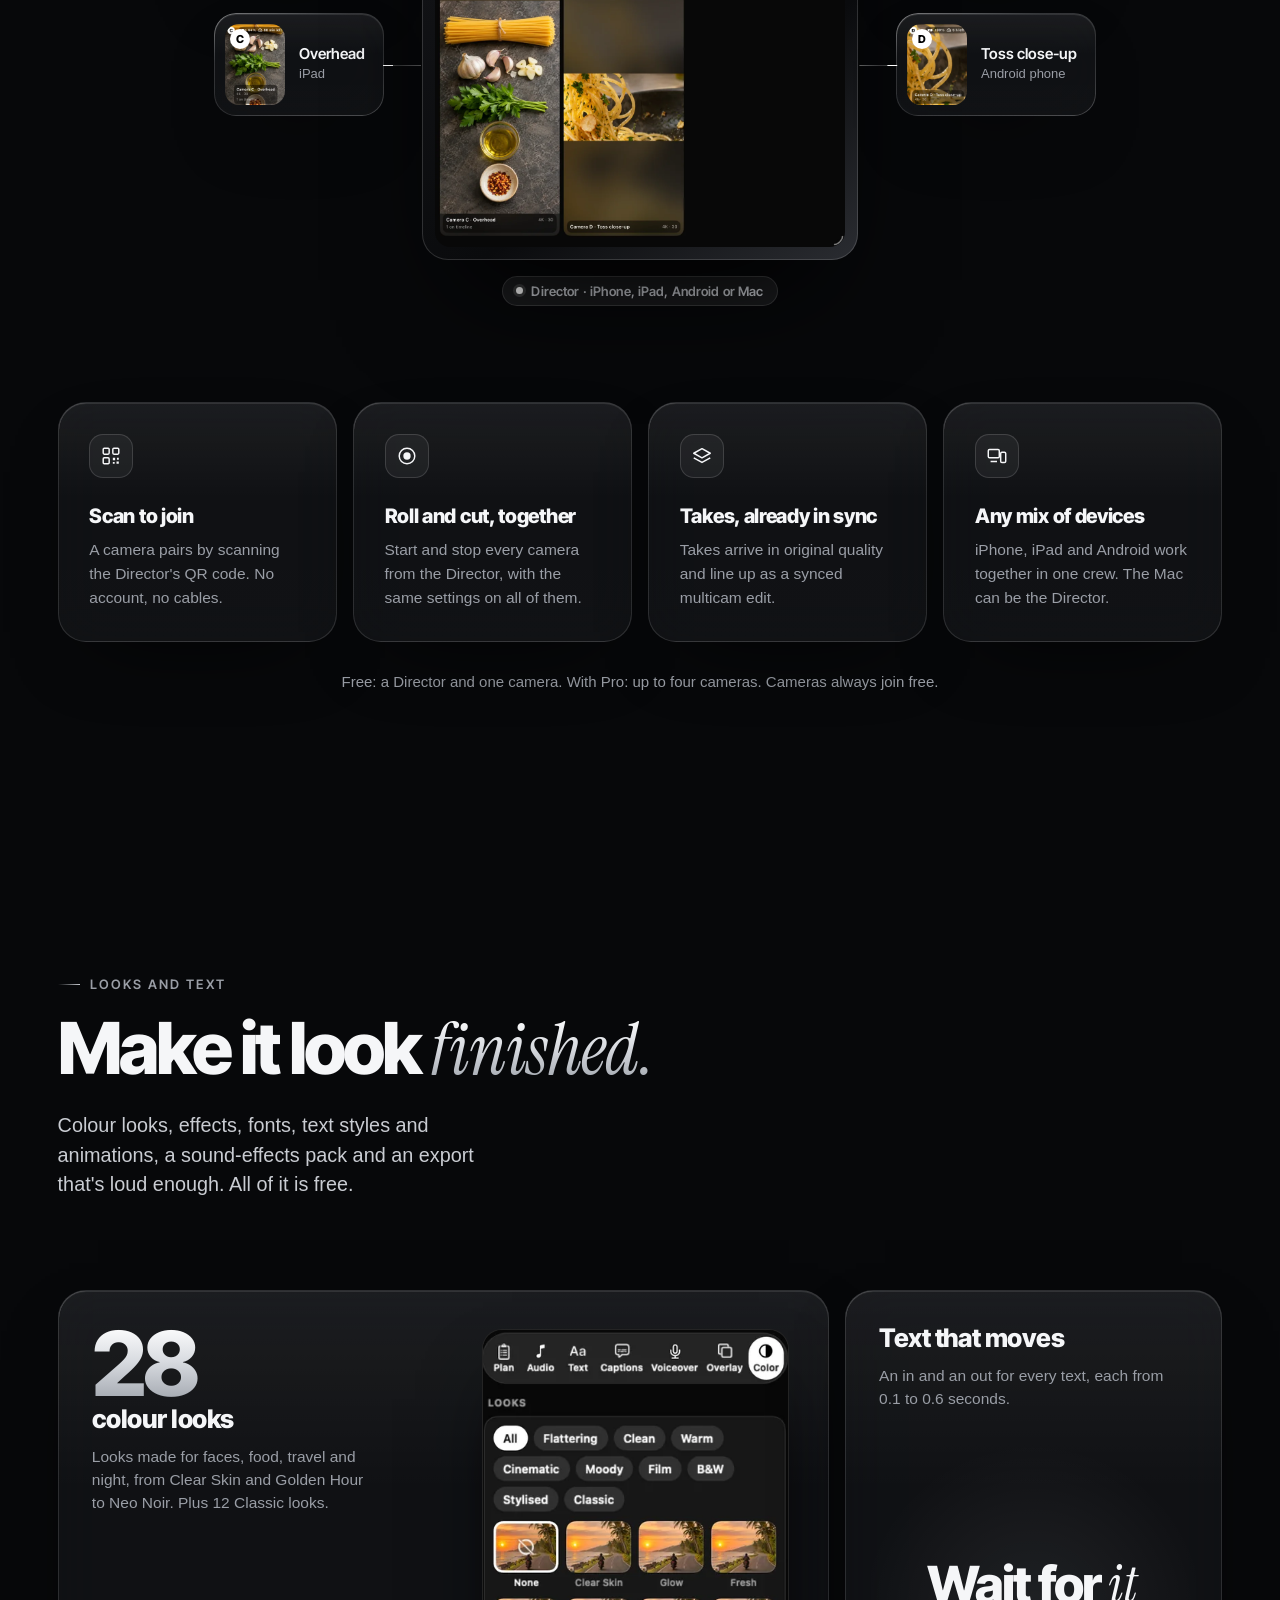
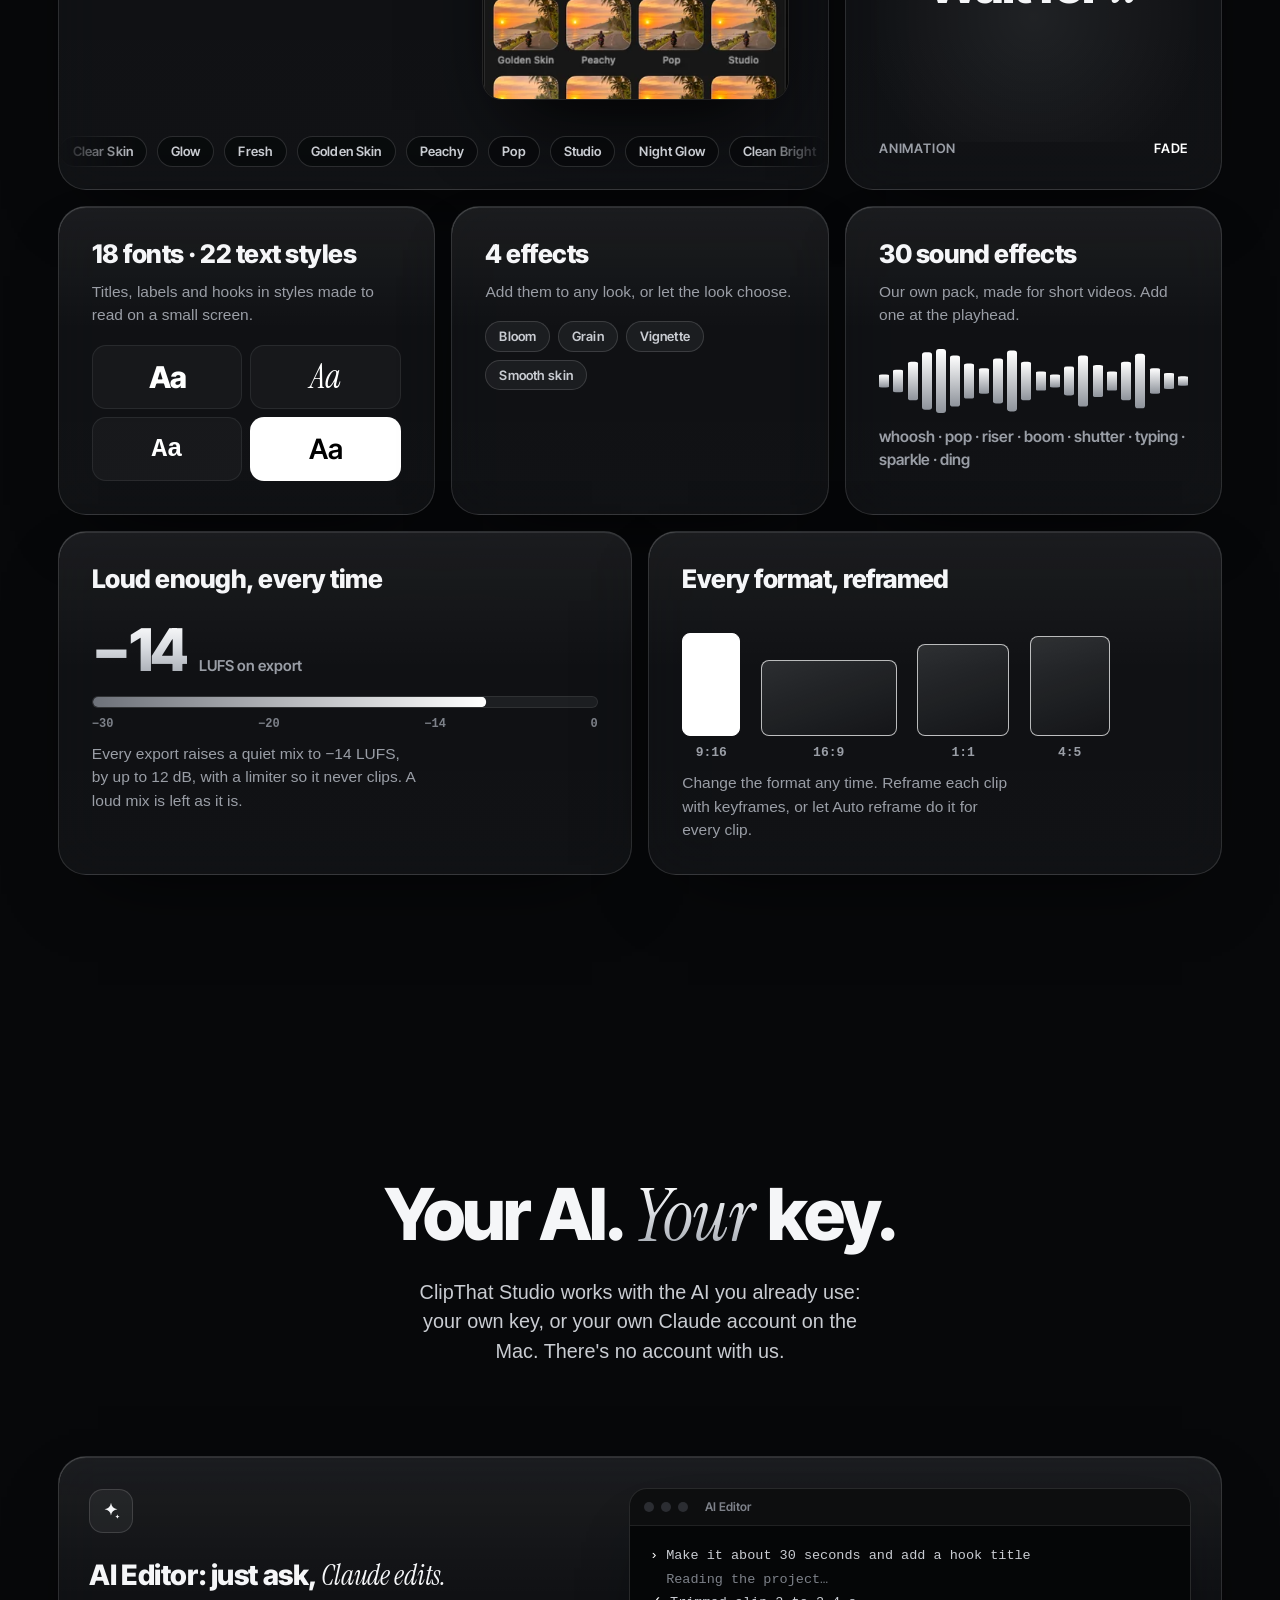
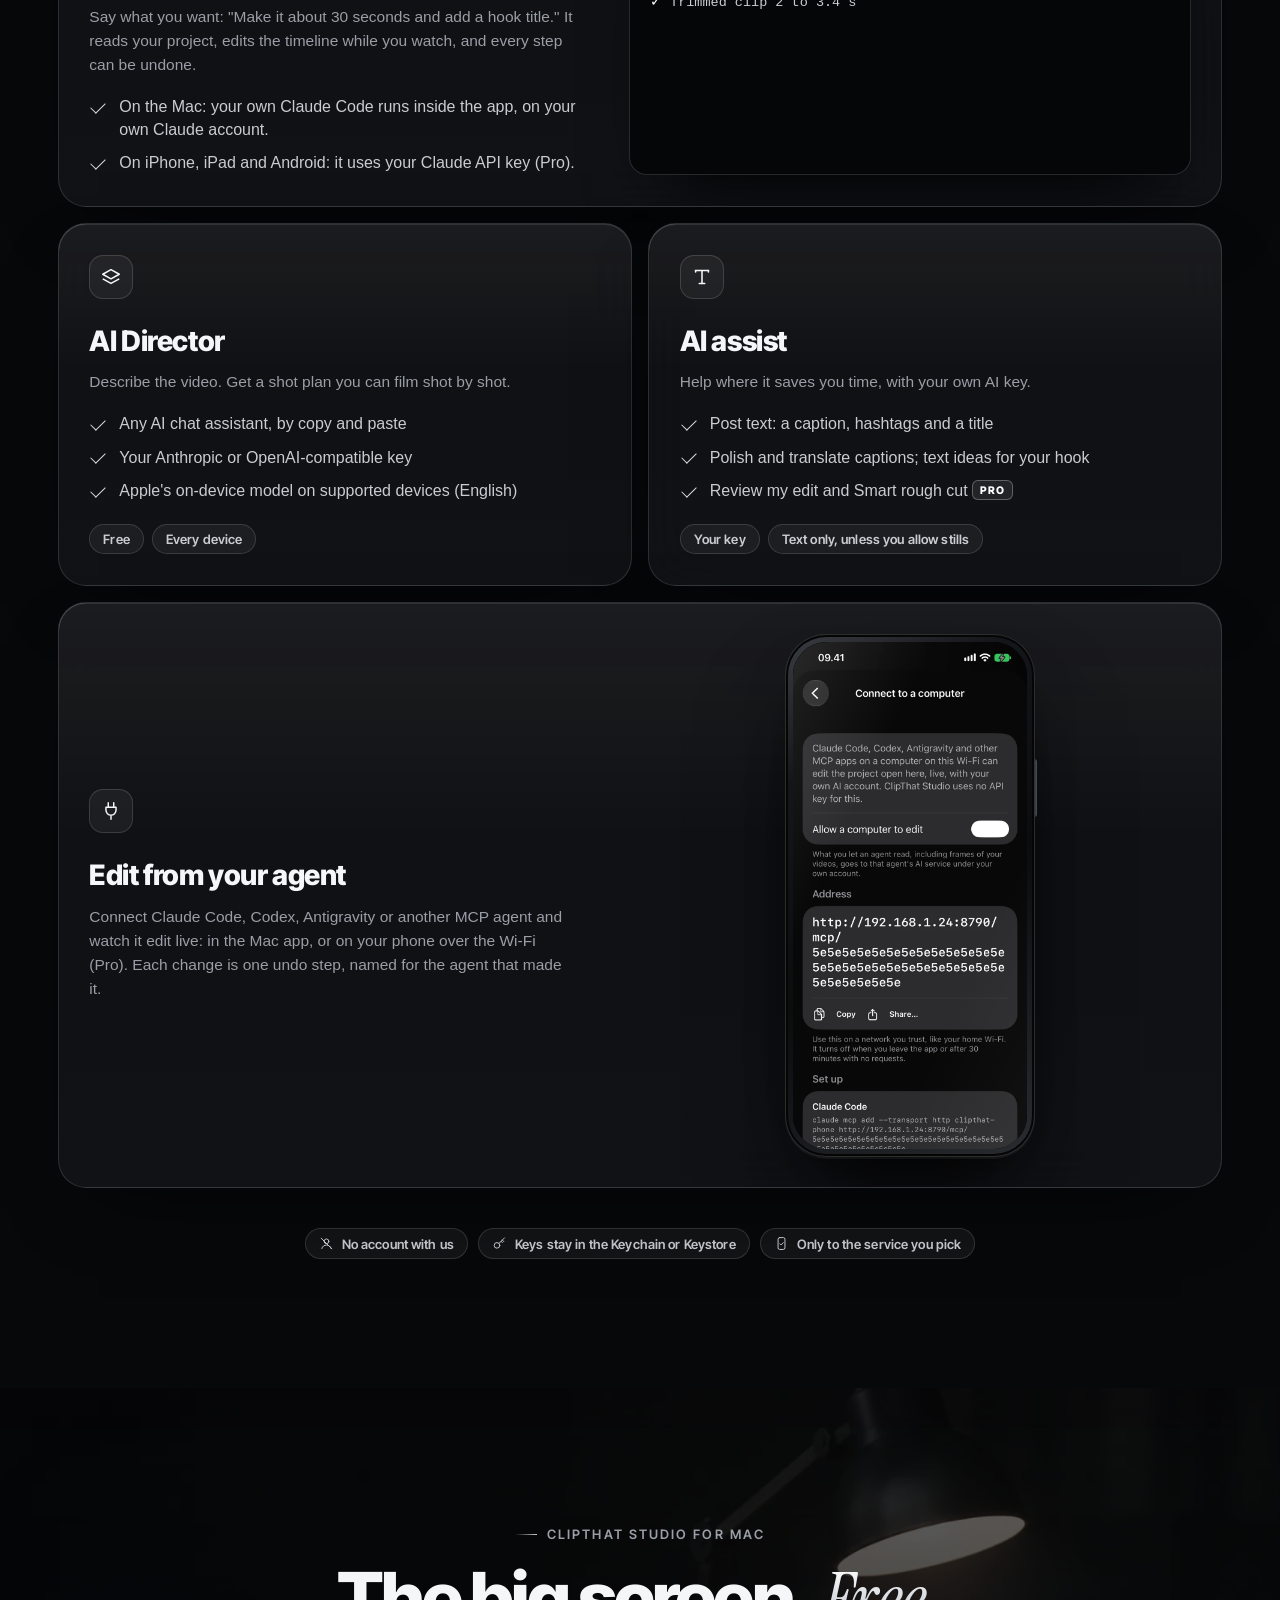
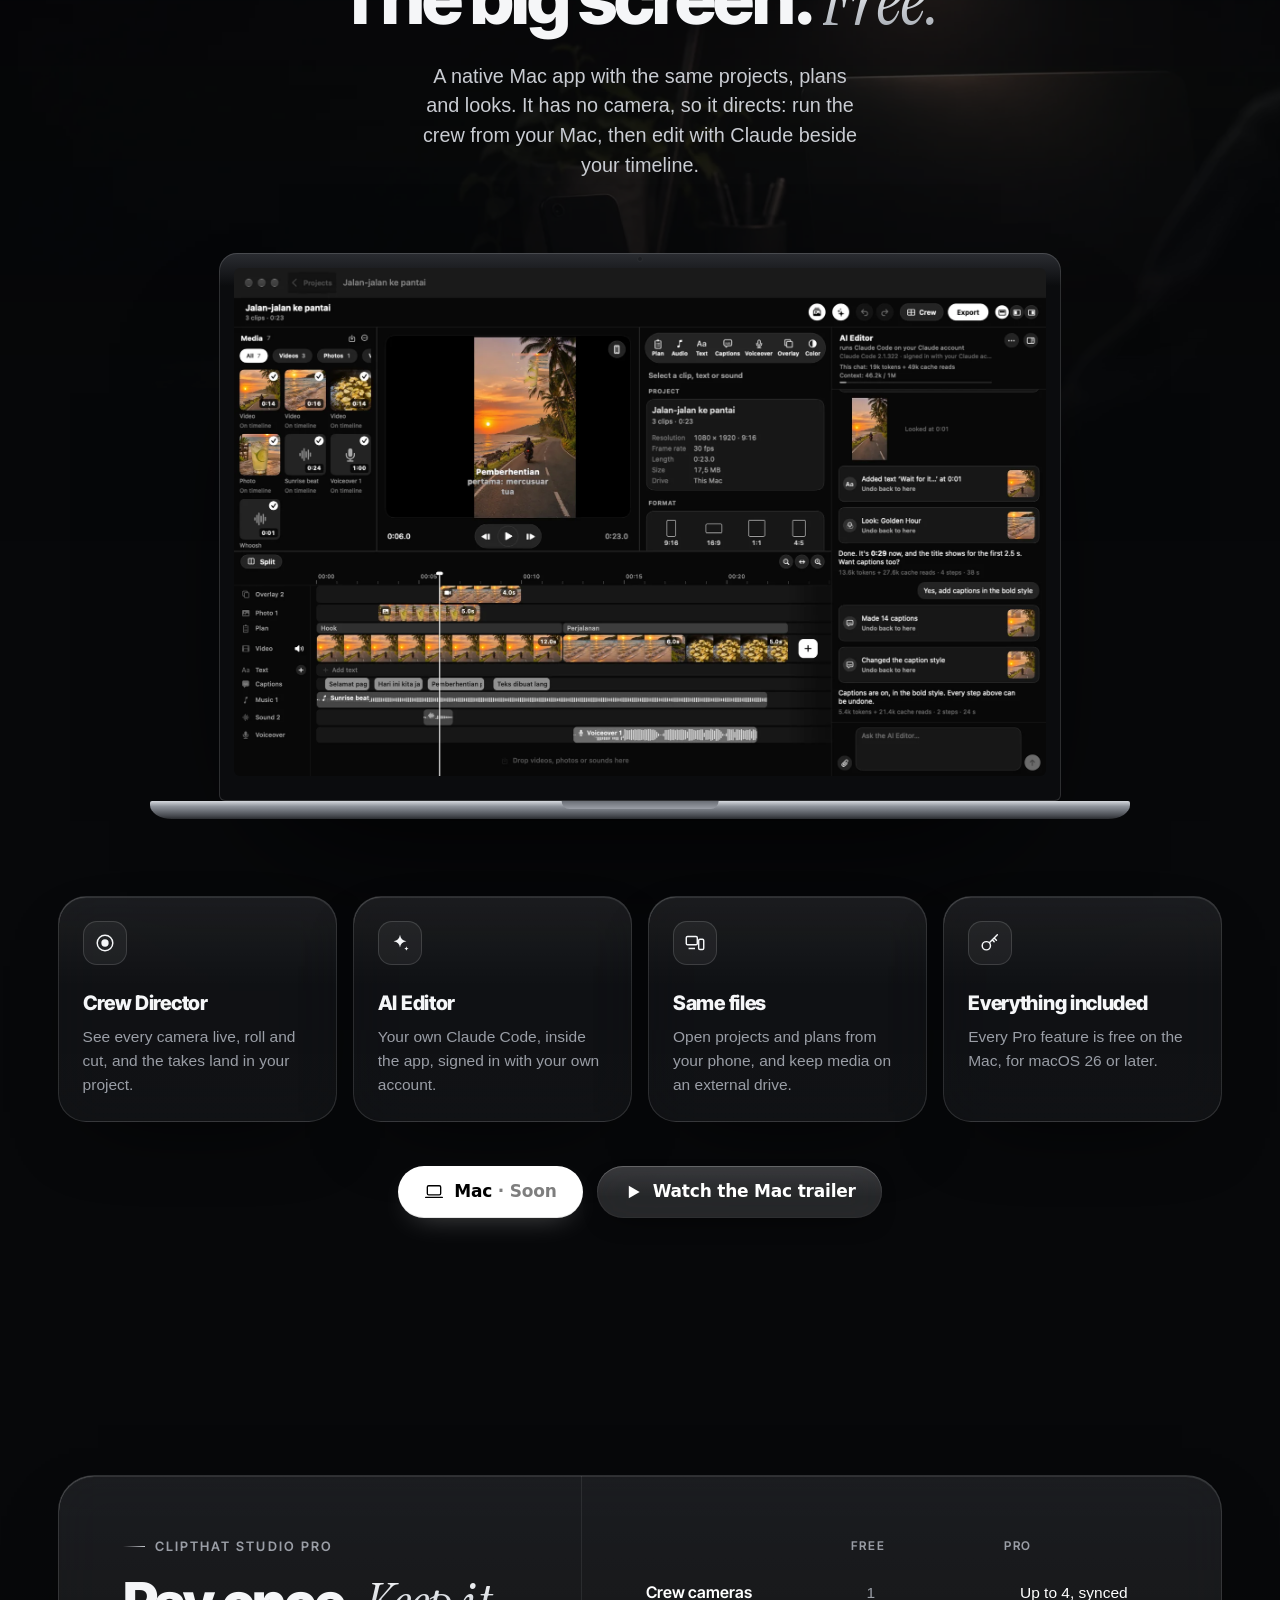
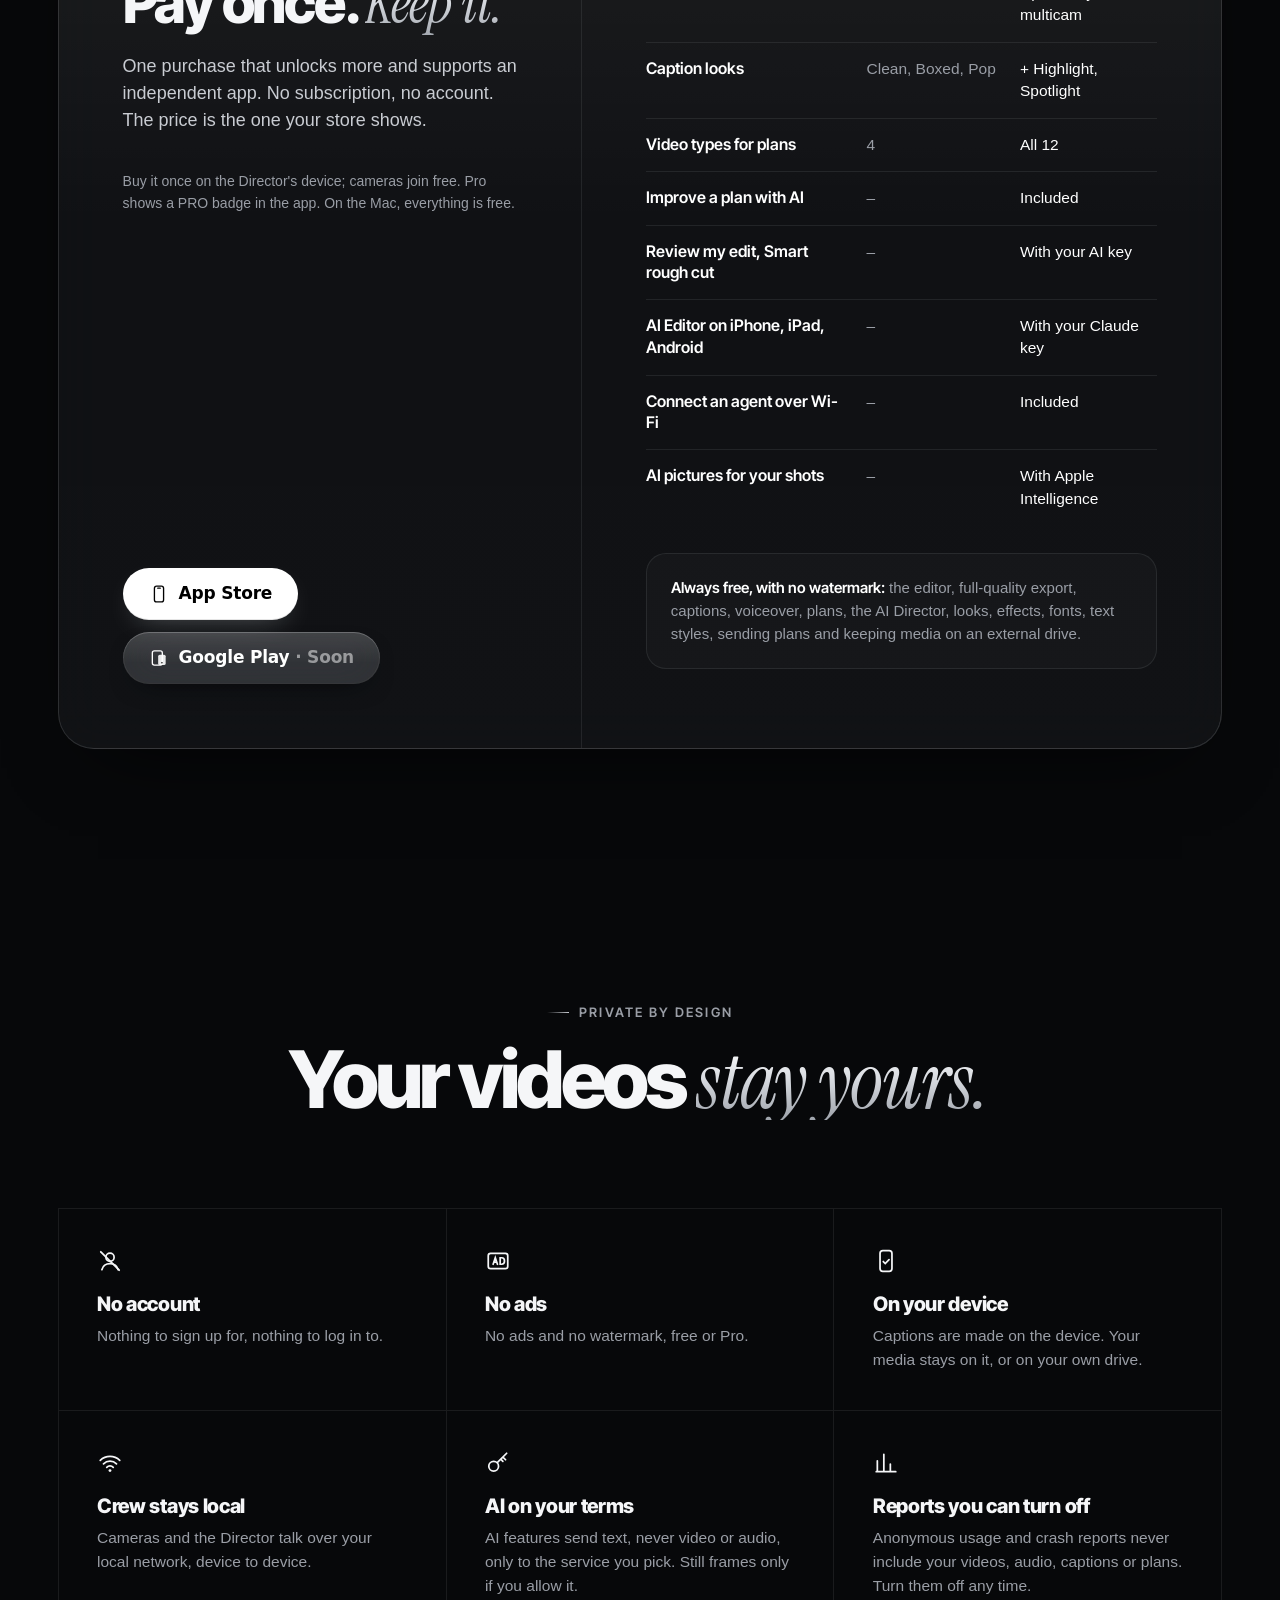
==== commit 9b6de457: "ClipThat Studio: steady hero loop, pause button off the app UI Co-Authored-By: Claude Opus 5.5 <nore" ====
--- a/clipthat/index.html
+++ b/clipthat/index.html
@@ -30,8 +30,8 @@
 <meta name="twitter:description" content="Captions from your voice, a crew of phone cameras and AI shot plans. For iPhone, iPad, Android and Mac.">
 <meta name="twitter:image" content="https://sdmv.my.id/clipthat/media/og-en.jpg">
 <link rel="preload" href="fonts/intertight_800.woff2" as="font" type="font/woff2" crossorigin>
-<link rel="preload" href="media/hero-poster.webp" as="image" type="image/webp" fetchpriority="high">
-<link rel="stylesheet" href="site.css?v=20261122b">
+<link rel="preload" href="media/hero-poster.webp?v=20261122c" as="image" type="image/webp" fetchpriority="high">
+<link rel="stylesheet" href="site.css?v=20261122c">
 <script>document.documentElement.classList.add("js")</script>
 <script type="application/ld+json">
 {
@@ -141,9 +141,9 @@
       <div class="halo" aria-hidden="true"></div>
       <div class="phone" data-parallax="-0.06">
         <div class="screen">
-          <video id="hero-video" muted loop playsinline preload="none" poster="media/hero-poster.webp" width="720" height="1564" aria-label="ClipThat Studio in use: a plan, a crew of phones and the editor">
-            <source src="media/hero.webm" type="video/webm">
-            <source src="media/hero.mp4" type="video/mp4">
+          <video id="hero-video" muted loop playsinline preload="none" poster="media/hero-poster.webp?v=20261122c" width="720" height="1564" aria-label="ClipThat Studio in use: a plan, a crew of phones and the editor">
+            <source src="media/hero.webm?v=20261122c" type="video/webm">
+            <source src="media/hero.mp4?v=20261122c" type="video/mp4">
           </video>
           <div class="glare"></div>
         </div>
--- a/clipthat/site.css
+++ b/clipthat/site.css
@@ -710,8 +710,9 @@
 .media-toggle {
   position: absolute;
   z-index: 6;
-  right: 8%;
-  bottom: 5%;
+  /* outside the phone's right edge, so it never covers the app's own buttons */
+  right: -60px;
+  bottom: 3%;
   width: 44px;
   height: 44px;
   display: grid;
@@ -1697,7 +1698,7 @@
   .stores { flex-direction: column; align-items: stretch; }
   .stores .btn { justify-content: center; }
   .float.f1 { display: none; }
-  .float.f2 { right: -2%; top: 58%; }
+  .float.f2 { display: none; } /* on phones it covered live app UI */
   .float.f3 { display: none; }
   .card { display: grid; grid-template-columns: 44px 1fr; column-gap: 16px; align-items: center; }
   .card .ic { margin: 0; }
